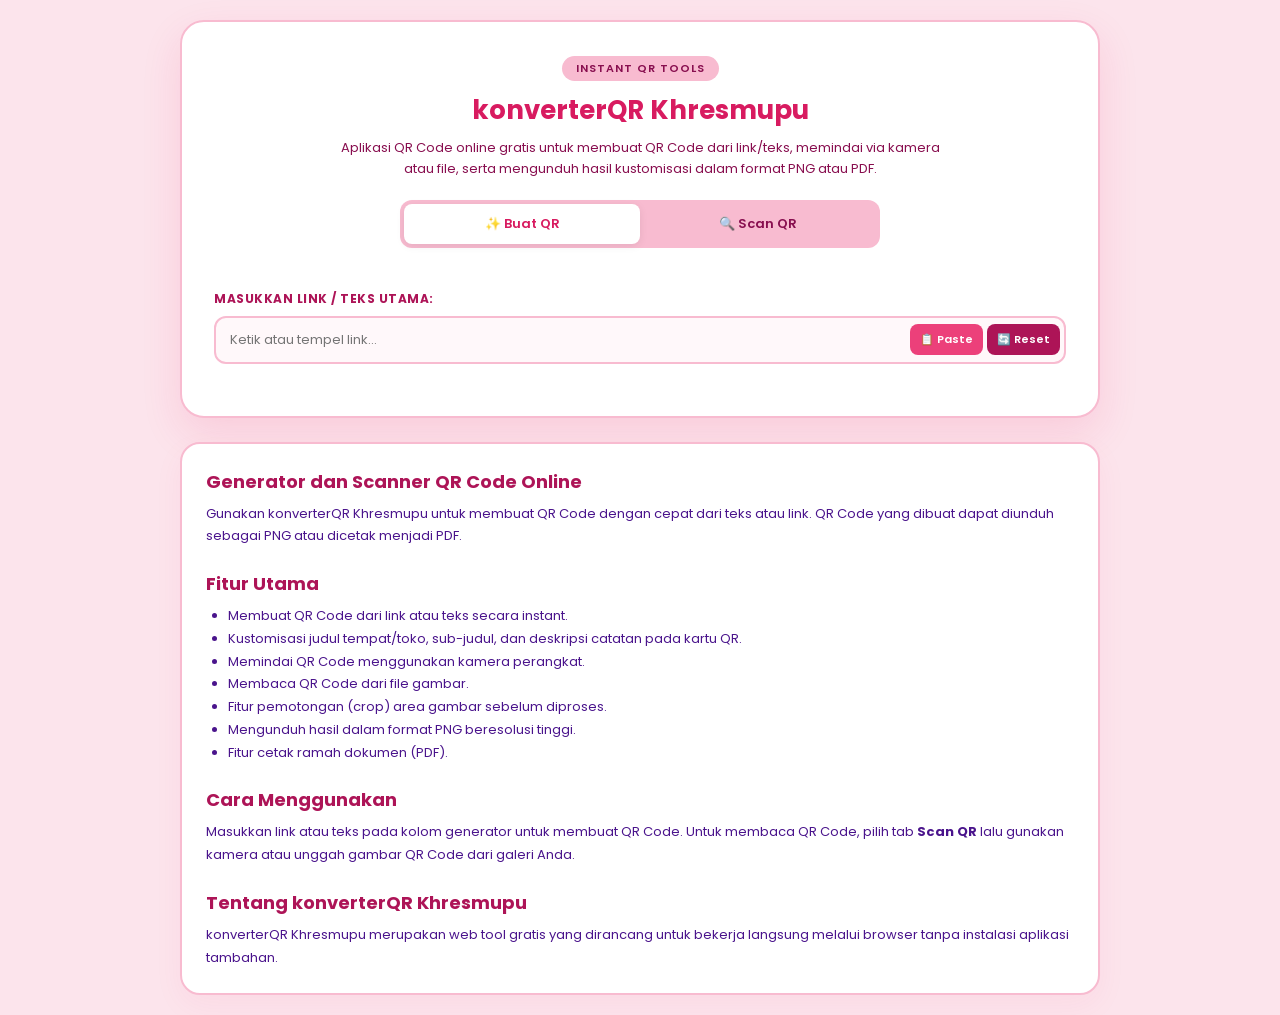
==== index.html @ b7f15b98 "Update index.html" ====
<!DOCTYPE html>
<html lang="id">
<head>
    <meta charset="UTF-8">
    <meta name="viewport" content="width=device-width, initial-scale=1.0">
    <meta name="google-site-verification" content="43ujvjixIp3CSea-qgEmuA0TVBsEQveTsdsb-GbOh_A" />

    <!-- Metadata SEO -->
    <title>konverterQR Khresmupu - Generator & Konverter QR Code Instant</title>
    <meta name="description" content="konverterQR Khresmupu adalah aplikasi pembuat & pemindai QR Code instant serba pink secara gratis untuk konversi link, teks, scan kamera/file, dan cetak PDF/PNG.">
    <meta name="keywords" content="konverterQR Khresmupu, generator QR code, konverter QR, scan QR code, buat QR code pink, QR code instant, buat QR code bisnis">
    <meta name="author" content="Khresmupu">
    <meta name="robots" content="index, follow">
    <link rel="canonical" href="https://konverterqr-khresmupu.netlify.app/">

    

    <!-- Open Graph -->
    <meta property="og:title" content="konverterQR Khresmupu - Generator & Pemindai QR Code Instant">
    <meta property="og:description" content="Ubah teks/link jadi QR Code cantik serba pink, unduh PNG/PDF, atau scan QR via kamera dan unggah file!">
    <meta property="og:image" content="https://konverterqr-khresmupu.netlify.app/KasKeuanganKhresmupu.png">
    <meta property="og:url" content="https://konverterqr-khresmupu.netlify.app/">
    <meta property="og:type" content="website">

    <!-- Fonts & External Libraries -->
    <link rel="preconnect" href="https://fonts.googleapis.com">
    <link rel="preconnect" href="https://fonts.gstatic.com" crossorigin>
    <link href="https://fonts.googleapis.com/css2?family=Poppins:wght@400;500;600;700&display=swap" rel="stylesheet">
    <link rel="stylesheet" href="https://cdnjs.cloudflare.com/ajax/libs/cropperjs/1.5.13/cropper.min.css">
    
    <script src="https://unpkg.com/html5-qrcode" type="text/javascript"></script>
    <script src="https://cdnjs.cloudflare.com/ajax/libs/html2canvas/1.4.1/html2canvas.min.js"></script>
    <script src="https://cdnjs.cloudflare.com/ajax/libs/cropperjs/1.5.13/cropper.min.js"></script>

    <style>
        :root {
            --bg-color: #fce4ec;
            --card-bg: #ffffff;
            --primary: #d81b60;
            --primary-hover: #ad1457;
            --secondary: #ec407a;
            --accent-bg: #fff0f5;
            --border-color: #f8bbd0;
            --text-dark: #4a148c;
            --text-muted: #880e4f;
            --shadow-color: rgba(233, 30, 99, 0.12);
        }

        * {
            box-sizing: border-box;
            margin: 0;
            padding: 0;
            font-family: 'Poppins', system-ui, -apple-system, sans-serif;
        }

        /* Pembungkus luar dibuat 100vh agar kartu selalu di tengah layar */
        body {
            background-color: var(--bg-color);
            display: flex;
            flex-direction: column;
            justify-content: center;
            align-items: center;
            min-height: 100vh;
            padding: 20px;
        }

        /* Container/Card tinggi menyesuaikan isi (fit-content) */
        .container {
            background: var(--card-bg);
            border-radius: 24px;
            padding: 32px;
            width: 100%;
            max-width: 920px;
            height: fit-content;
            box-shadow: 0 16px 40px var(--shadow-color);
            border: 2px solid var(--border-color);
            text-align: center;
            display: flex;
            flex-direction: column;
        }

        .header-section {
            margin-bottom: 20px;
        }

        .brand-badge {
            background-color: var(--border-color);
            color: var(--text-muted);
            font-size: 11px;
            font-weight: 600;
            padding: 4px 14px;
            border-radius: 20px;
            display: inline-block;
            margin-bottom: 10px;
            text-transform: uppercase;
            letter-spacing: 1px;
        }

        .main-title {
            color: var(--primary);
            font-size: 26px;
            font-weight: 700;
            margin-bottom: 8px;
        }

        .seo-intro {
            color: var(--text-muted);
            font-size: 13px;
            line-height: 1.6;
            margin-bottom: 20px;
            max-width: 600px;
            margin-left: auto;
            margin-right: auto;
        }

        .tab-container {
            display: flex;
            background-color: var(--border-color);
            border-radius: 12px;
            padding: 4px;
            margin-bottom: 22px;
            max-width: 480px;
            margin-left: auto;
            margin-right: auto;
        }

        .tab-btn {
            flex: 1;
            padding: 10px;
            border: none;
            background: transparent;
            color: var(--text-muted);
            font-weight: 600;
            font-size: 13px;
            border-radius: 8px;
            cursor: pointer;
            transition: all 0.2s ease;
        }

        .tab-btn.active {
            background-color: var(--card-bg);
            color: var(--primary);
            box-shadow: 0 2px 8px rgba(0, 0, 0, 0.08);
        }

        .tab-content {
            display: none;
        }

        .tab-content.active {
            display: flex;
            flex-direction: column;
        }

        .form-group {
            margin-bottom: 20px;
            text-align: left;
        }

        label {
            display: block;
            font-size: 12px;
            font-weight: 700;
            color: var(--primary-hover);
            margin-bottom: 8px;
            text-transform: uppercase;
            letter-spacing: 0.5px;
        }

        .input-wrapper {
            position: relative;
            display: flex;
            align-items: center;
        }

        input[type="text"] {
            width: 100%;
            padding: 12px 14px;
            border: 2px solid var(--border-color);
            border-radius: 12px;
            font-size: 13px;
            outline: none;
            transition: all 0.2s ease;
            color: var(--text-dark);
            background-color: #fff8fa;
        }

        #input-text {
            padding-right: 145px;
        }

        input[type="text"]:focus {
            border-color: var(--secondary);
            background-color: var(--card-bg);
            box-shadow: 0 0 0 3px rgba(233, 30, 99, 0.15);
        }

        .input-actions {
            position: absolute;
            right: 6px;
            display: flex;
            gap: 4px;
        }

        .btn-action {
            background-color: var(--secondary);
            color: white;
            border: none;
            padding: 7px 10px;
            border-radius: 8px;
            font-size: 11px;
            font-weight: 600;
            cursor: pointer;
            transition: background 0.2s ease;
        }

        .btn-action:hover {
            background-color: var(--primary);
        }

        .btn-reset {
            background-color: var(--primary-hover);
        }

        .btn-reset:hover {
            background-color: var(--text-muted);
        }

        .generator-result-wrapper {
            display: none;
            gap: 20px;
            margin-top: 10px;
            align-items: stretch;
        }

        .qr-card-column {
            flex: 1;
            width: 100%;
        }

        .form-edit-column {
            flex: 1;
            width: 100%;
        }

        .edit-card-form {
            background-color: var(--accent-bg);
            border: 1px dashed var(--secondary);
            border-radius: 16px;
            padding: 20px;
            text-align: left;
            height: 100%;
            display: flex;
            flex-direction: column;
            justify-content: space-between;
        }

        .edit-card-form h3 {
            font-size: 14px;
            color: var(--primary);
            margin-bottom: 14px;
            display: flex;
            align-items: center;
            gap: 6px;
        }

        .edit-card-form .form-item {
            margin-bottom: 12px;
        }

        .edit-card-form label {
            font-size: 10px;
            margin-bottom: 4px;
        }

        .edit-card-form input[type="text"] {
            padding: 9px 12px;
            font-size: 12px;
        }

        .checkbox-group {
            display: flex;
            align-items: center;
            gap: 8px;
            margin-top: 10px;
        }

        .checkbox-group input[type="checkbox"] {
            accent-color: var(--primary);
            width: 16px;
            height: 16px;
            cursor: pointer;
        }

        .checkbox-group label {
            margin-bottom: 0;
            font-size: 11px;
            cursor: pointer;
            text-transform: none;
            color: var(--text-dark);
        }

        #qr-card-render {
            background: var(--card-bg);
            border-radius: 16px;
            padding: 6px;
            height: 100%;
        }

        .qr-area {
            background-color: var(--accent-bg);
            border: 2px dashed #f48fb1;
            border-radius: 16px;
            padding: 20px;
            text-align: center;
            display: flex;
            flex-direction: column;
            justify-content: center;
            align-items: center;
            height: 100%;
        }

        .card-custom-badge {
            display: none !important;
        }

        /* Styling Teks Placeholder Visual */
        .card-custom-title {
            color: var(--primary);
            font-size: 18px;
            font-weight: 700;
            margin-bottom: 4px;
            word-break: break-word;
        }

        .card-custom-subtitle {
            color: var(--text-muted);
            font-size: 12px;
            font-weight: 500;
            margin-bottom: 14px;
            word-break: break-word;
        }

        .is-placeholder {
            opacity: 0.5;
            font-style: italic;
        }

        .qr-area img {
            max-width: 190px;
            height: auto;
            border-radius: 12px;
            box-shadow: 0 4px 15px rgba(216, 27, 96, 0.15);
            border: 4px solid var(--card-bg);
        }

        .qr-url-preview {
            margin-top: 12px;
            font-size: 12px;
            font-weight: 600;
            color: #c2185b;
            word-break: break-all;
            max-width: 100%;
        }

        .card-custom-footer {
            margin-top: 10px;
            font-size: 11px;
            color: var(--text-dark);
            font-weight: 500;
            word-break: break-word;
        }

        .card-website-brand {
            margin-top: 12px;
            font-size: 10px;
            font-weight: 700;
            color: var(--primary);
            letter-spacing: 0.5px;
            text-transform: uppercase;
            border-top: 1px dashed var(--border-color);
            padding-top: 8px;
            width: 100%;
            display: block !important;
        }

        .button-group {
            display: none;
            grid-template-columns: 1fr 1fr;
            gap: 10px;
            margin-top: 15px;
        }

        .btn {
            width: 100%;
            padding: 12px;
            border: none;
            border-radius: 12px;
            font-size: 13px;
            font-weight: 700;
            cursor: pointer;
            transition: all 0.2s ease;
            box-shadow: 0 4px 12px rgba(233, 30, 99, 0.15);
            display: flex;
            align-items: center;
            justify-content: center;
            gap: 6px;
            text-decoration: none;
        }

        .btn-png {
            background-color: var(--secondary);
            color: white;
        }

        .btn-png:hover {
            background-color: var(--primary);
            transform: translateY(-1px);
        }

        .btn-pdf {
            background-color: #c2185b;
            color: white;
        }

        .btn-pdf:hover {
            background-color: var(--text-muted);
            transform: translateY(-1px);
        }

        .btn-secondary {
            background-color: #f48fb1;
            color: var(--text-muted);
            margin-top: 10px;
        }

        .btn-secondary:hover {
            background-color: #f06292;
            color: white;
        }

        #reader {
            width: 100%;
            max-width: 480px;
            margin: 0 auto;
            border-radius: 12px;
            overflow: hidden;
            border: 2px solid var(--border-color);
            background: var(--accent-bg);
        }

        .scan-wrapper {
            max-width: 480px;
            margin: 0 auto;
            width: 100%;
        }

        .file-input-wrapper {
            margin-bottom: 15px;
        }

        input[type="file"] {
            display: none;
        }

        .file-label {
            display: block;
            padding: 14px;
            background-color: var(--accent-bg);
            color: #c2185b;
            border: 2px dashed #f48fb1;
            border-radius: 12px;
            cursor: pointer;
            font-size: 13px;
            font-weight: 600;
            transition: all 0.2s ease;
        }

        .file-label:hover {
            background-color: var(--border-color);
        }

        .crop-container {
            display: none;
            margin-top: 15px;
            background: var(--accent-bg);
            padding: 12px;
            border-radius: 12px;
            border: 2px dashed #f48fb1;
        }

        .crop-img-wrapper {
            max-height: 300px;
            margin-bottom: 12px;
            overflow: hidden;
        }

        .crop-img-wrapper img {
            max-width: 100%;
            display: block;
        }

        .scan-result-box {
            margin-top: 15px;
            padding: 15px;
            background-color: var(--accent-bg);
            border: 1px solid var(--border-color);
            border-radius: 12px;
            text-align: left;
            word-break: break-all;
            display: none;
        }

        .scan-result-box h4 {
            margin: 0 0 6px 0;
            color: var(--primary-hover);
            font-size: 12px;
            text-transform: uppercase;
        }

        .scan-result-box p {
            margin: 0 0 12px 0;
            font-size: 13px;
            color: var(--text-dark);
            font-weight: 500;
        }

        .scan-actions {
            display: flex;
            gap: 6px;
            flex-wrap: wrap;
        }

        .scan-actions .btn-action {
            flex: 1;
            padding: 8px 10px;
            text-align: center;
        }

        .seo-content {
            width: 100%;
            max-width: 920px;
            margin: 24px auto 0;
            padding: 24px;
            background: var(--card-bg);
            border: 2px solid var(--border-color);
            border-radius: 20px;
            box-shadow: 0 10px 30px rgba(233, 30, 99, 0.05);
            text-align: left;
        }

        .seo-content h2 {
            margin: 0 0 8px;
            color: var(--primary-hover);
            font-size: 18px;
        }

        .seo-content h2:not(:first-child) {
            margin-top: 22px;
        }

        .seo-content p,
        .seo-content li {
            color: var(--text-dark);
            font-size: 13px;
            line-height: 1.75;
        }

        .seo-content ul {
            margin: 8px 0 0;
            padding-left: 22px;
        }

        @media (max-width: 768px) {
            .container {
                padding: 20px;
                border-radius: 18px;
            }

            .generator-result-wrapper {
                flex-direction: column;
            }

            .seo-content {
                padding: 18px;
            }

            .seo-content h2 {
                font-size: 16px;
            }
        }

        @page {
            margin: 0;
            size: auto;
        }

        @media print {
            html, body {
                height: auto;
                min-height: 0 !important;
                background: none !important;
                padding: 0 !important;
                margin: 0 !important;
                overflow: hidden;
            }

            body {
                display: flex;
                justify-content: center;
                align-items: center;
            }

            .header-section,
            .tab-container,
            .form-group,
            .form-edit-column,
            .button-group,
            .input-actions,
            #tab-scan,
            .seo-content {
                display: none !important;
            }

            .container {
                box-shadow: none !important;
                border: none !important;
                padding: 20px !important;
                width: 100% !important;
                max-width: 400px !important;
                margin: auto !important;
            }

            #qr-card-render {
                border: 2px solid var(--primary);
                padding: 20px;
                border-radius: 20px;
                page-break-inside: avoid;
            }

            .qr-area {
                background: none;
                border: none;
                padding: 0;
                margin-bottom: 0;
                display: flex !important;
            }

            .qr-area img {
                box-shadow: none;
                border: 2px solid var(--border-color);
                width: 220px;
                max-width: 100%;
            }

            .qr-url-preview {
                font-size: 12px;
                color: #000000;
            }

            .is-placeholder {
                display: none !important;
            }
        }
    </style>

    <script type="application/ld+json">
    {
        "@context": "https://schema.org",
        "@type": "WebApplication",
        "name": "konverterQR Khresmupu",
        "url": "https://konverterqr-khresmupu.netlify.app/",
        "description": "Aplikasi QR Code online gratis untuk membuat dan memindai QR Code dari teks, link, kamera, atau gambar.",
        "applicationCategory": "UtilitiesApplication",
        "operatingSystem": "Web Browser",
        "author": {
            "@type": "Person",
            "name": "Khresmupu"
        }
    }
    </script>
</head>
<body>

    <main class="container">
        <!-- Hero Header -->
        <div class="header-section">
            <span class="brand-badge">Instant QR Tools</span>
            <h1 class="main-title">konverterQR Khresmupu</h1>
            <p class="seo-intro">
                Aplikasi QR Code online gratis untuk membuat QR Code dari link/teks, memindai via kamera atau file, serta mengunduh hasil kustomisasi dalam format PNG atau PDF.
            </p>

            <div class="tab-container" role="tablist">
                <button class="tab-btn active" role="tab" aria-selected="true" onclick="switchTab('generate')">✨ Buat QR</button>
                <button class="tab-btn" role="tab" aria-selected="false" onclick="switchTab('scan')">🔍 Scan QR</button>
            </div>
        </div>

        <!-- TAB 1: GENERATE QR -->
        <section id="tab-generate" class="tab-content active" role="tabpanel">
            <div class="form-group">
                <label for="input-text">Masukkan Link / Teks Utama:</label>
                <div class="input-wrapper">
                    <input 
                        type="text" 
                        id="input-text" 
                        placeholder="Ketik atau tempel link..."
                        oninput="generateQR()"
                        autocomplete="off"
                    >
                    <div class="input-actions">
                        <button type="button" class="btn-action" onclick="pasteText()">📋 Paste</button>
                        <button type="button" class="btn-action btn-reset" onclick="resetForm()">🔄 Reset</button>
                    </div>
                </div>
            </div>

            <div id="generator-result-wrapper" class="generator-result-wrapper">
                
                <!-- KOLOM KIRI: Preview Kartu QR dengan Placeholder Visual -->
                <div class="qr-card-column">
                    <div id="qr-card-render">
                        <div id="qr-area" class="qr-area">
                            <!-- Judul / Nama Tempat -->
                            <h2 id="render-title" class="card-custom-title is-placeholder">[ Posisi Judul / Nama Tempat ]</h2>
                            
                            <!-- Sub-Judul -->
                            <p id="render-subtitle" class="card-custom-subtitle is-placeholder">[ Posisi Sub-Judul ]</p>
                            
                            <!-- QR Image -->
                            <img id="qr-img" src="" crossorigin="anonymous" alt="QR Code Output">
                            
                            <!-- Link Preview -->
                            <div id="qr-preview" class="qr-url-preview"></div>
                            
                            <!-- Deskripsi / Catatan Bawah -->
                            <p id="render-footer" class="card-custom-footer is-placeholder">[ Posisi Deskripsi / Catatan Bawah ]</p>
                            
                            <!-- Branding Website -->
                            <div id="render-website-brand" class="card-website-brand">konverterQR Khresmupu</div>
                        </div>
                    </div>
                </div>

                <!-- KOLOM KANAN: Form Edit Opsional -->
                <div class="form-edit-column">
                    <div id="edit-card-form" class="edit-card-form">
                        <div>
                            <h3>✏️ Kustomisasi Kartu QR</h3>
                            
                            <div class="form-item">
                                <label for="edit-title">📍 Judul / Nama Tempat / Toko:</label>
                                <input type="text" id="edit-title" placeholder="Contoh: Toko Berkah Jaya / Cabang Bandung" oninput="updateCardPreview()">
                            </div>

                            <div class="form-item">
                                <label for="edit-subtitle">🏷️ Sub-Judul / Keterangan Singkat:</label>
                                <input type="text" id="edit-subtitle" placeholder="Contoh: Scan untuk Pembayaran QRIS" oninput="updateCardPreview()">
                            </div>

                            <div class="form-item">
                                <label for="edit-footer">📝 Deskripsi / Catatan Bawah:</label>
                                <input type="text" id="edit-footer" placeholder="Contoh: Buka Setiap Hari 08:00 - 21:00 WIB" oninput="updateCardPreview()">
                            </div>
                            
                            <div class="checkbox-group">
                                <input type="checkbox" id="toggle-url-preview" checked onchange="updateCardPreview()">
                                <label for="toggle-url-preview">Tampilkan Teks Link / Isi QR</label>
                            </div>
                        </div>

                        <!-- Action Buttons -->
                        <div id="export-buttons" class="button-group">
                            <button type="button" class="btn btn-png" onclick="downloadPNGCard()">🖼️ Unduh PNG</button>
                            <button type="button" class="btn btn-pdf" onclick="window.print()">📄 Unduh PDF</button>
                        </div>
                    </div>
                </div>

            </div>
        </section>

        <!-- TAB 2: SCAN QR -->
        <section id="tab-scan" class="tab-content" role="tabpanel">
            <div class="scan-wrapper">
                <div id="upload-wrapper" class="file-input-wrapper">
                    <label for="qr-file-input" class="file-label">📁 Upload Gambar QR Code</label>
                    <input type="file" id="qr-file-input" accept="image/*" onchange="initCropImage(event)">
                </div>

                <div id="crop-container" class="crop-container">
                    <div class="crop-img-wrapper">
                        <img id="image-to-crop" src="" alt="Gambar untuk Crop">
                    </div>
                    <button type="button" class="btn btn-png" onclick="processCroppedImage()">✂️ Crop & Scan QR</button>
                </div>

                <button id="btn-camera" type="button" class="btn btn-secondary" onclick="toggleCamera()">📷 Buka Kamera Scan</button>

                <div id="reader" style="margin-top: 15px; display: none;"></div>

                <div id="scan-result" class="scan-result-box">
                    <h4>Hasil Scan:</h4>
                    <p id="scan-result-text"></p>
                    <div class="scan-actions">
                        <button type="button" class="btn-action" onclick="copyScanResult()">📋 Salin</button>
                        <a id="btn-open-url" href="#" target="_blank" rel="noopener noreferrer" class="btn-action" style="display: none; background-color: #2e7d32;">🌐 Buka Link</a>
                        <button type="button" class="btn-action btn-reset" onclick="resetScanUI()">🔄 Reset</button>
                    </div>
                </div>
            </div>
        </section>
    </main>

    <!-- Content SEO -->
    <article class="seo-content" aria-label="Informasi konverterQR Khresmupu">
        <h2>Generator dan Scanner QR Code Online</h2>
        <p>
            Gunakan konverterQR Khresmupu untuk membuat QR Code dengan cepat dari teks atau link. QR Code yang dibuat dapat diunduh sebagai PNG atau dicetak menjadi PDF.
        </p>

        <h2>Fitur Utama</h2>
        <ul>
            <li>Membuat QR Code dari link atau teks secara instant.</li>
            <li>Kustomisasi judul tempat/toko, sub-judul, dan deskripsi catatan pada kartu QR.</li>
            <li>Memindai QR Code menggunakan kamera perangkat.</li>
            <li>Membaca QR Code dari file gambar.</li>
            <li>Fitur pemotongan (crop) area gambar sebelum diproses.</li>
            <li>Mengunduh hasil dalam format PNG beresolusi tinggi.</li>
            <li>Fitur cetak ramah dokumen (PDF).</li>
        </ul>

        <h2>Cara Menggunakan</h2>
        <p>
            Masukkan link atau teks pada kolom generator untuk membuat QR Code. Untuk membaca QR Code, pilih tab <strong>Scan QR</strong> lalu gunakan kamera atau unggah gambar QR Code dari galeri Anda.
        </p>

        <h2>Tentang konverterQR Khresmupu</h2>
        <p>
            konverterQR Khresmupu merupakan web tool gratis yang dirancang untuk bekerja langsung melalui browser tanpa instalasi aplikasi tambahan.
        </p>
    </article>

    <script>
        let currentQRUrl = "";
        let html5QrCode = null;
        let isCameraActive = false;
        let cropper = null;

        function switchTab(tab) {
            const buttons = document.querySelectorAll('.tab-btn');
            const contents = document.querySelectorAll('.tab-content');

            buttons.forEach(btn => {
                btn.classList.remove('active');
                btn.setAttribute('aria-selected', 'false');
            });
            contents.forEach(content => content.classList.remove('active'));

            if (tab === 'generate') {
                buttons[0].classList.add('active');
                buttons[0].setAttribute('aria-selected', 'true');
                document.getElementById('tab-generate').classList.add('active');
                stopCamera();
            } else {
                buttons[1].classList.add('active');
                buttons[1].setAttribute('aria-selected', 'true');
                document.getElementById('tab-scan').classList.add('active');
            }
        }

        function generateQR() {
            const inputVal = document.getElementById('input-text').value.trim();
            const resultWrapper = document.getElementById('generator-result-wrapper');
            const qrImg = document.getElementById('qr-img');
            const exportBtns = document.getElementById('export-buttons');

            if (!inputVal) {
                resultWrapper.style.display = "none";
                exportBtns.style.display = "none";
                qrImg.src = "";
                currentQRUrl = "";
                return;
            }

            currentQRUrl = `https://api.qrserver.com/v1/create-qr-code/?size=300x300&data=${encodeURIComponent(inputVal)}`;
            qrImg.src = currentQRUrl;
            
            resultWrapper.style.display = "flex";
            exportBtns.style.display = "grid";

            updateCardPreview();
        }

        function updateCardPreview() {
            const inputVal = document.getElementById('input-text').value.trim();
            
            const customTitle = document.getElementById('edit-title').value.trim();
            const customSubtitle = document.getElementById('edit-subtitle').value.trim();
            const customFooter = document.getElementById('edit-footer').value.trim();
            const showUrl = document.getElementById('toggle-url-preview').checked;

            const renderTitle = document.getElementById('render-title');
            const renderSubtitle = document.getElementById('render-subtitle');
            const renderPreview = document.getElementById('qr-preview');
            const renderFooter = document.getElementById('render-footer');

            // Judul / Tempat
            if (customTitle !== "") {
                renderTitle.innerText = customTitle;
                renderTitle.classList.remove('is-placeholder');
            } else {
                renderTitle.innerText = "[ Posisi Judul / Nama Tempat ]";
                renderTitle.classList.add('is-placeholder');
            }

            // Sub-Judul
            if (customSubtitle !== "") {
                renderSubtitle.innerText = customSubtitle;
                renderSubtitle.classList.remove('is-placeholder');
                renderSubtitle.style.display = "block";
            } else {
                renderSubtitle.innerText = "[ Posisi Sub-Judul ]";
                renderSubtitle.classList.add('is-placeholder');
                renderSubtitle.style.display = "block";
            }

            // Preview URL
            if (showUrl && inputVal !== "") {
                renderPreview.innerText = inputVal;
                renderPreview.style.display = "block";
            } else {
                renderPreview.style.display = "none";
            }

            // Deskripsi / Catatan Bawah
            if (customFooter !== "") {
                renderFooter.innerText = customFooter;
                renderFooter.classList.remove('is-placeholder');
                renderFooter.style.display = "block";
            } else {
                renderFooter.innerText = "[ Posisi Deskripsi / Catatan Bawah ]";
                renderFooter.classList.add('is-placeholder');
                renderFooter.style.display = "block";
            }
        }

        async function pasteText() {
            try {
                const text = await navigator.clipboard.readText();
                document.getElementById('input-text').value = text;
                generateQR();
            } catch (err) {
                alert('Gagal membaca clipboard. Izinkan akses clipboard pada pengaturan browser Anda.');
            }
        }

        function resetForm() {
            document.getElementById('input-text').value = "";
            document.getElementById('edit-title').value = "";
            document.getElementById('edit-subtitle').value = "";
            document.getElementById('edit-footer').value = "";
            document.getElementById('toggle-url-preview').checked = true;
            generateQR();
        }

        function generateFileName(input) {
            const customTitle = document.getElementById('edit-title').value.trim();
            let baseName = customTitle !== "" ? customTitle : input.replace(/^https?:\/\//i, '');
            let cleanText = baseName.replace(/[\/\\?%*:|"<>]/g, '-').trim();
            if (cleanText.length > 30) cleanText = cleanText.substring(0, 30);

            const now = new Date();
            const pad = (n) => String(n).padStart(2, '0');
            const timestamp = `${pad(now.getDate())}-${pad(now.getMonth() + 1)}-${now.getFullYear()}_${pad(now.getHours())}-${pad(now.getMinutes())}-${pad(now.getSeconds())}`;

            return `${cleanText || 'QR_Code'}_${timestamp}.png`;
        }

        function downloadPNGCard() {
            const inputVal = document.getElementById('input-text').value.trim();
            if (!inputVal) return;

            const renderTitle = document.getElementById('render-title');
            const renderSubtitle = document.getElementById('render-subtitle');
            const renderFooter = document.getElementById('render-footer');

            // Cek apakah elemen masih berupa placeholder
            const titleIsPlaceholder = renderTitle.classList.contains('is-placeholder');
            const subIsPlaceholder = renderSubtitle.classList.contains('is-placeholder');
            const footIsPlaceholder = renderFooter.classList.contains('is-placeholder');

            // Sembunyikan placeholder agar tidak ikut terunduh
            if (titleIsPlaceholder) renderTitle.style.display = "none";
            if (subIsPlaceholder) renderSubtitle.style.display = "none";
            if (footIsPlaceholder) renderFooter.style.display = "none";

            const cardElement = document.getElementById('qr-card-render');

            html2canvas(cardElement, {
                useCORS: true,
                scale: 2,
                backgroundColor: "#ffffff"
            }).then(canvas => {
                const image = canvas.toDataURL("image/png");
                const fileName = generateFileName(inputVal);

                const link = document.createElement('a');
                link.href = image;
                link.download = fileName;
                document.body.appendChild(link);
                link.click();
                document.body.removeChild(link);

                // Kembalikan ke tampilan semula setelah selesai diunduh
                if (titleIsPlaceholder) renderTitle.style.display = "block";
                if (subIsPlaceholder) renderSubtitle.style.display = "block";
                if (footIsPlaceholder) renderFooter.style.display = "block";
            }).catch(() => {
                if (titleIsPlaceholder) renderTitle.style.display = "block";
                if (subIsPlaceholder) renderSubtitle.style.display = "block";
                if (footIsPlaceholder) renderFooter.style.display = "block";
                alert("Terjadi kesalahan saat mengunduh gambar PNG.");
            });
        }

        function initCropImage(event) {
            const file = event.target.files[0];
            if (!file) return;

            const reader = new FileReader();
            reader.onload = (e) => {
                const cropImg = document.getElementById('image-to-crop');
                cropImg.src = e.target.result;
                document.getElementById('crop-container').style.display = 'block';

                if (cropper) cropper.destroy();

                cropper = new Cropper(cropImg, {
                    viewMode: 1,
                    autoCropArea: 0.8,
                    responsive: true
                });
            };
            reader.readAsDataURL(file);
        }

        function processCroppedImage() {
            if (!cropper) return;

            const canvas = cropper.getCroppedCanvas();
            canvas.toBlob((blob) => {
                const croppedFile = new File([blob], "cropped_qr.png", { type: "image/png" });

                if (!html5QrCode) {
                    html5QrCode = new Html5Qrcode("reader");
                }

                html5QrCode.scanFile(croppedFile, true)
                    .then(qrCodeMessage => {
                        displayScanResult(qrCodeMessage, 'upload');
                        document.getElementById('crop-container').style.display = 'none';
                    })
                    .catch(() => {
                        alert("QR Code tidak dapat terdeteksi. Silakan sesuaikan kembali area crop.");
                    });
            });
        }

        function toggleCamera() {
            const readerDiv = document.getElementById('reader');
            const btnCam = document.getElementById('btn-camera');
            const uploadWrapper = document.getElementById('upload-wrapper');

            if (isCameraActive) {
                stopCamera();
            } else {
                document.getElementById('crop-container').style.display = 'none';
                uploadWrapper.style.display = 'none';
                readerDiv.style.display = "block";
                btnCam.innerText = "🛑 Tutup Kamera";
                isCameraActive = true;

                if (!html5QrCode) {
                    html5QrCode = new Html5Qrcode("reader");
                }

                html5QrCode.start(
                    { facingMode: "environment" },
                    { fps: 10, qrbox: { width: 220, height: 220 } },
                    (decodedText) => {
                        displayScanResult(decodedText, 'camera');
                        stopCamera();
                    },
                    () => {}
                ).catch(() => {
                    alert("Akses kamera ditolak atau perangkat tidak mendukung.");
                    resetScanUI();
                });
            }
        }

        function stopCamera() {
            if (html5QrCode && isCameraActive) {
                html5QrCode.stop().then(() => {
                    document.getElementById('reader').style.display = "none";
                    document.getElementById('btn-camera').innerText = "📷 Buka Kamera Scan";
                    isCameraActive = false;
                }).catch(err => console.error(err));
            }
        }

        function displayScanResult(text, mode) {
            const resultBox = document.getElementById('scan-result');
            const resultText = document.getElementById('scan-result-text');
            const btnOpenUrl = document.getElementById('btn-open-url');
            const btnCamera = document.getElementById('btn-camera');
            const uploadWrapper = document.getElementById('upload-wrapper');

            resultText.innerText = text;
            resultBox.style.display = "block";

            if (isValidURL(text)) {
                const formattedUrl = text.startsWith('http://') || text.startsWith('https://') ? text : 'https://' + text;
                btnOpenUrl.href = formattedUrl;
                btnOpenUrl.style.display = "inline-block";
            } else {
                btnOpenUrl.style.display = "none";
            }

            if (mode === 'upload') {
                btnCamera.style.display = 'none';
            } else if (mode === 'camera') {
                uploadWrapper.style.display = 'none';
            }
        }

        function isValidURL(string) {
            try {
                const url = new URL(string.startsWith('http') ? string : 'https://' + string);
                return url.hostname.includes('.');
            } catch {
                return false;
            }
        }

        function copyScanResult() {
            const text = document.getElementById('scan-result-text').innerText;
            navigator.clipboard.writeText(text).then(() => {
                alert("Hasil scan berhasil disalin ke clipboard!");
            });
        }

        function resetScanUI() {
            stopCamera();
            document.getElementById('scan-result').style.display = "none";
            document.getElementById('crop-container').style.display = "none";
            document.getElementById('upload-wrapper').style.display = "block";
            document.getElementById('btn-camera').style.display = "flex";
            document.getElementById('qr-file-input').value = "";
            if (cropper) cropper.destroy();
        }

        window.addEventListener('DOMContentLoaded', () => {
            const urlParams = new URLSearchParams(window.location.search);
            const externalData = urlParams.get('data') || urlParams.get('text') || urlParams.get('link');

            if (externalData) {
                document.getElementById('input-text').value = externalData;
            }

            generateQR();
        });
    </script>
</body>
</html>
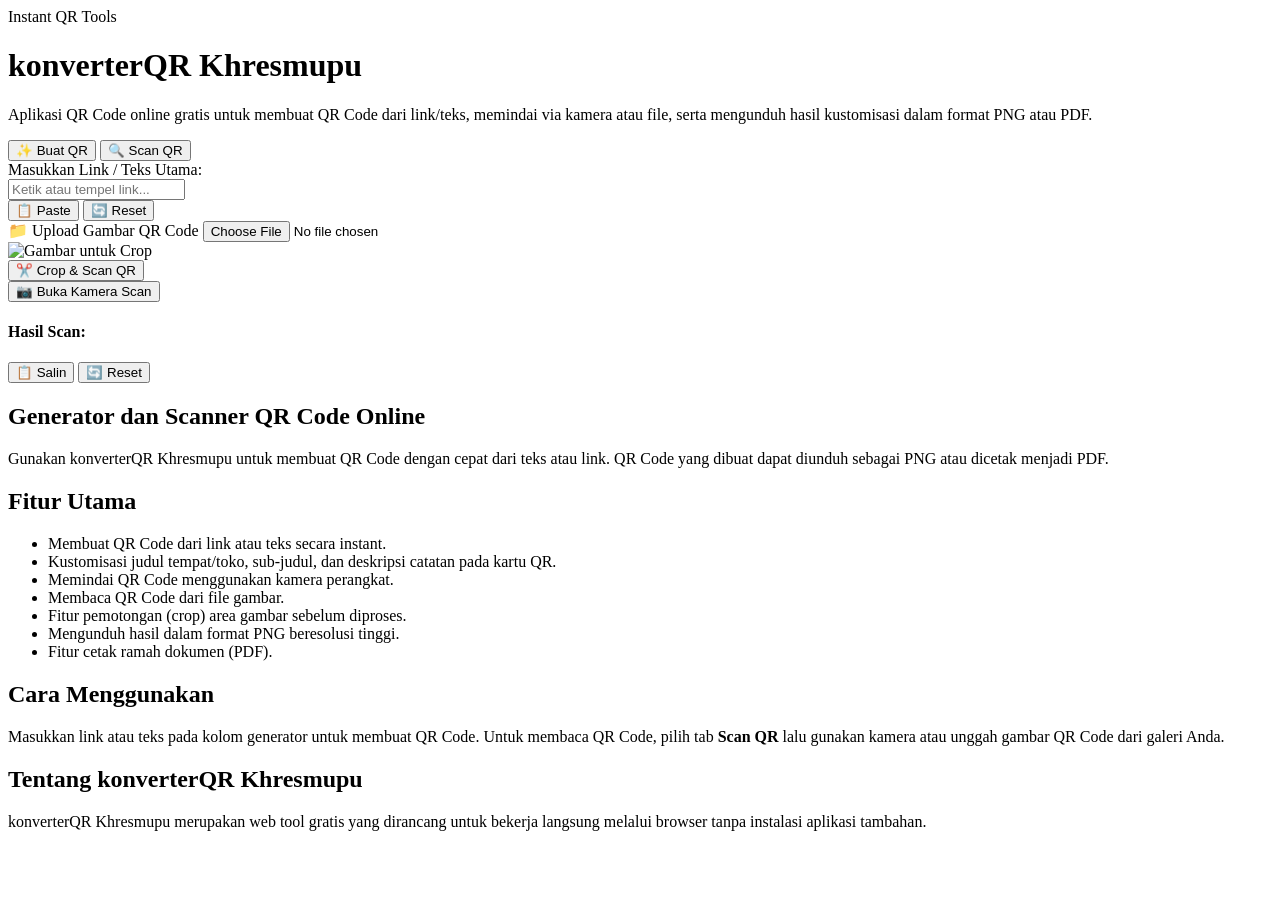
==== commit e34fa213: "Update index.html" ====
--- a/index.html
+++ b/index.html
@@ -32,637 +32,7 @@
     <script src="https://cdnjs.cloudflare.com/ajax/libs/html2canvas/1.4.1/html2canvas.min.js"></script>
     <script src="https://cdnjs.cloudflare.com/ajax/libs/cropperjs/1.5.13/cropper.min.js"></script>
 
-    <style>
-        :root {
-            --bg-color: #fce4ec;
-            --card-bg: #ffffff;
-            --primary: #d81b60;
-            --primary-hover: #ad1457;
-            --secondary: #ec407a;
-            --accent-bg: #fff0f5;
-            --border-color: #f8bbd0;
-            --text-dark: #4a148c;
-            --text-muted: #880e4f;
-            --shadow-color: rgba(233, 30, 99, 0.12);
-        }
-
-        * {
-            box-sizing: border-box;
-            margin: 0;
-            padding: 0;
-            font-family: 'Poppins', system-ui, -apple-system, sans-serif;
-        }
-
-        /* Pembungkus luar dibuat 100vh agar kartu selalu di tengah layar */
-        body {
-            background-color: var(--bg-color);
-            display: flex;
-            flex-direction: column;
-            justify-content: center;
-            align-items: center;
-            min-height: 100vh;
-            padding: 20px;
-        }
-
-        /* Container/Card tinggi menyesuaikan isi (fit-content) */
-        .container {
-            background: var(--card-bg);
-            border-radius: 24px;
-            padding: 32px;
-            width: 100%;
-            max-width: 920px;
-            height: fit-content;
-            box-shadow: 0 16px 40px var(--shadow-color);
-            border: 2px solid var(--border-color);
-            text-align: center;
-            display: flex;
-            flex-direction: column;
-        }
-
-        .header-section {
-            margin-bottom: 20px;
-        }
-
-        .brand-badge {
-            background-color: var(--border-color);
-            color: var(--text-muted);
-            font-size: 11px;
-            font-weight: 600;
-            padding: 4px 14px;
-            border-radius: 20px;
-            display: inline-block;
-            margin-bottom: 10px;
-            text-transform: uppercase;
-            letter-spacing: 1px;
-        }
-
-        .main-title {
-            color: var(--primary);
-            font-size: 26px;
-            font-weight: 700;
-            margin-bottom: 8px;
-        }
-
-        .seo-intro {
-            color: var(--text-muted);
-            font-size: 13px;
-            line-height: 1.6;
-            margin-bottom: 20px;
-            max-width: 600px;
-            margin-left: auto;
-            margin-right: auto;
-        }
-
-        .tab-container {
-            display: flex;
-            background-color: var(--border-color);
-            border-radius: 12px;
-            padding: 4px;
-            margin-bottom: 22px;
-            max-width: 480px;
-            margin-left: auto;
-            margin-right: auto;
-        }
-
-        .tab-btn {
-            flex: 1;
-            padding: 10px;
-            border: none;
-            background: transparent;
-            color: var(--text-muted);
-            font-weight: 600;
-            font-size: 13px;
-            border-radius: 8px;
-            cursor: pointer;
-            transition: all 0.2s ease;
-        }
-
-        .tab-btn.active {
-            background-color: var(--card-bg);
-            color: var(--primary);
-            box-shadow: 0 2px 8px rgba(0, 0, 0, 0.08);
-        }
-
-        .tab-content {
-            display: none;
-        }
-
-        .tab-content.active {
-            display: flex;
-            flex-direction: column;
-        }
-
-        .form-group {
-            margin-bottom: 20px;
-            text-align: left;
-        }
-
-        label {
-            display: block;
-            font-size: 12px;
-            font-weight: 700;
-            color: var(--primary-hover);
-            margin-bottom: 8px;
-            text-transform: uppercase;
-            letter-spacing: 0.5px;
-        }
-
-        .input-wrapper {
-            position: relative;
-            display: flex;
-            align-items: center;
-        }
-
-        input[type="text"] {
-            width: 100%;
-            padding: 12px 14px;
-            border: 2px solid var(--border-color);
-            border-radius: 12px;
-            font-size: 13px;
-            outline: none;
-            transition: all 0.2s ease;
-            color: var(--text-dark);
-            background-color: #fff8fa;
-        }
-
-        #input-text {
-            padding-right: 145px;
-        }
-
-        input[type="text"]:focus {
-            border-color: var(--secondary);
-            background-color: var(--card-bg);
-            box-shadow: 0 0 0 3px rgba(233, 30, 99, 0.15);
-        }
-
-        .input-actions {
-            position: absolute;
-            right: 6px;
-            display: flex;
-            gap: 4px;
-        }
-
-        .btn-action {
-            background-color: var(--secondary);
-            color: white;
-            border: none;
-            padding: 7px 10px;
-            border-radius: 8px;
-            font-size: 11px;
-            font-weight: 600;
-            cursor: pointer;
-            transition: background 0.2s ease;
-        }
-
-        .btn-action:hover {
-            background-color: var(--primary);
-        }
-
-        .btn-reset {
-            background-color: var(--primary-hover);
-        }
-
-        .btn-reset:hover {
-            background-color: var(--text-muted);
-        }
-
-        .generator-result-wrapper {
-            display: none;
-            gap: 20px;
-            margin-top: 10px;
-            align-items: stretch;
-        }
-
-        .qr-card-column {
-            flex: 1;
-            width: 100%;
-        }
-
-        .form-edit-column {
-            flex: 1;
-            width: 100%;
-        }
-
-        .edit-card-form {
-            background-color: var(--accent-bg);
-            border: 1px dashed var(--secondary);
-            border-radius: 16px;
-            padding: 20px;
-            text-align: left;
-            height: 100%;
-            display: flex;
-            flex-direction: column;
-            justify-content: space-between;
-        }
-
-        .edit-card-form h3 {
-            font-size: 14px;
-            color: var(--primary);
-            margin-bottom: 14px;
-            display: flex;
-            align-items: center;
-            gap: 6px;
-        }
-
-        .edit-card-form .form-item {
-            margin-bottom: 12px;
-        }
-
-        .edit-card-form label {
-            font-size: 10px;
-            margin-bottom: 4px;
-        }
-
-        .edit-card-form input[type="text"] {
-            padding: 9px 12px;
-            font-size: 12px;
-        }
-
-        .checkbox-group {
-            display: flex;
-            align-items: center;
-            gap: 8px;
-            margin-top: 10px;
-        }
-
-        .checkbox-group input[type="checkbox"] {
-            accent-color: var(--primary);
-            width: 16px;
-            height: 16px;
-            cursor: pointer;
-        }
-
-        .checkbox-group label {
-            margin-bottom: 0;
-            font-size: 11px;
-            cursor: pointer;
-            text-transform: none;
-            color: var(--text-dark);
-        }
-
-        #qr-card-render {
-            background: var(--card-bg);
-            border-radius: 16px;
-            padding: 6px;
-            height: 100%;
-        }
-
-        .qr-area {
-            background-color: var(--accent-bg);
-            border: 2px dashed #f48fb1;
-            border-radius: 16px;
-            padding: 20px;
-            text-align: center;
-            display: flex;
-            flex-direction: column;
-            justify-content: center;
-            align-items: center;
-            height: 100%;
-        }
-
-        .card-custom-badge {
-            display: none !important;
-        }
-
-        /* Styling Teks Placeholder Visual */
-        .card-custom-title {
-            color: var(--primary);
-            font-size: 18px;
-            font-weight: 700;
-            margin-bottom: 4px;
-            word-break: break-word;
-        }
-
-        .card-custom-subtitle {
-            color: var(--text-muted);
-            font-size: 12px;
-            font-weight: 500;
-            margin-bottom: 14px;
-            word-break: break-word;
-        }
-
-        .is-placeholder {
-            opacity: 0.5;
-            font-style: italic;
-        }
-
-        .qr-area img {
-            max-width: 190px;
-            height: auto;
-            border-radius: 12px;
-            box-shadow: 0 4px 15px rgba(216, 27, 96, 0.15);
-            border: 4px solid var(--card-bg);
-        }
-
-        .qr-url-preview {
-            margin-top: 12px;
-            font-size: 12px;
-            font-weight: 600;
-            color: #c2185b;
-            word-break: break-all;
-            max-width: 100%;
-        }
-
-        .card-custom-footer {
-            margin-top: 10px;
-            font-size: 11px;
-            color: var(--text-dark);
-            font-weight: 500;
-            word-break: break-word;
-        }
-
-        .card-website-brand {
-            margin-top: 12px;
-            font-size: 10px;
-            font-weight: 700;
-            color: var(--primary);
-            letter-spacing: 0.5px;
-            text-transform: uppercase;
-            border-top: 1px dashed var(--border-color);
-            padding-top: 8px;
-            width: 100%;
-            display: block !important;
-        }
-
-        .button-group {
-            display: none;
-            grid-template-columns: 1fr 1fr;
-            gap: 10px;
-            margin-top: 15px;
-        }
-
-        .btn {
-            width: 100%;
-            padding: 12px;
-            border: none;
-            border-radius: 12px;
-            font-size: 13px;
-            font-weight: 700;
-            cursor: pointer;
-            transition: all 0.2s ease;
-            box-shadow: 0 4px 12px rgba(233, 30, 99, 0.15);
-            display: flex;
-            align-items: center;
-            justify-content: center;
-            gap: 6px;
-            text-decoration: none;
-        }
-
-        .btn-png {
-            background-color: var(--secondary);
-            color: white;
-        }
-
-        .btn-png:hover {
-            background-color: var(--primary);
-            transform: translateY(-1px);
-        }
-
-        .btn-pdf {
-            background-color: #c2185b;
-            color: white;
-        }
-
-        .btn-pdf:hover {
-            background-color: var(--text-muted);
-            transform: translateY(-1px);
-        }
-
-        .btn-secondary {
-            background-color: #f48fb1;
-            color: var(--text-muted);
-            margin-top: 10px;
-        }
-
-        .btn-secondary:hover {
-            background-color: #f06292;
-            color: white;
-        }
-
-        #reader {
-            width: 100%;
-            max-width: 480px;
-            margin: 0 auto;
-            border-radius: 12px;
-            overflow: hidden;
-            border: 2px solid var(--border-color);
-            background: var(--accent-bg);
-        }
-
-        .scan-wrapper {
-            max-width: 480px;
-            margin: 0 auto;
-            width: 100%;
-        }
-
-        .file-input-wrapper {
-            margin-bottom: 15px;
-        }
-
-        input[type="file"] {
-            display: none;
-        }
-
-        .file-label {
-            display: block;
-            padding: 14px;
-            background-color: var(--accent-bg);
-            color: #c2185b;
-            border: 2px dashed #f48fb1;
-            border-radius: 12px;
-            cursor: pointer;
-            font-size: 13px;
-            font-weight: 600;
-            transition: all 0.2s ease;
-        }
-
-        .file-label:hover {
-            background-color: var(--border-color);
-        }
-
-        .crop-container {
-            display: none;
-            margin-top: 15px;
-            background: var(--accent-bg);
-            padding: 12px;
-            border-radius: 12px;
-            border: 2px dashed #f48fb1;
-        }
-
-        .crop-img-wrapper {
-            max-height: 300px;
-            margin-bottom: 12px;
-            overflow: hidden;
-        }
-
-        .crop-img-wrapper img {
-            max-width: 100%;
-            display: block;
-        }
-
-        .scan-result-box {
-            margin-top: 15px;
-            padding: 15px;
-            background-color: var(--accent-bg);
-            border: 1px solid var(--border-color);
-            border-radius: 12px;
-            text-align: left;
-            word-break: break-all;
-            display: none;
-        }
-
-        .scan-result-box h4 {
-            margin: 0 0 6px 0;
-            color: var(--primary-hover);
-            font-size: 12px;
-            text-transform: uppercase;
-        }
-
-        .scan-result-box p {
-            margin: 0 0 12px 0;
-            font-size: 13px;
-            color: var(--text-dark);
-            font-weight: 500;
-        }
-
-        .scan-actions {
-            display: flex;
-            gap: 6px;
-            flex-wrap: wrap;
-        }
-
-        .scan-actions .btn-action {
-            flex: 1;
-            padding: 8px 10px;
-            text-align: center;
-        }
-
-        .seo-content {
-            width: 100%;
-            max-width: 920px;
-            margin: 24px auto 0;
-            padding: 24px;
-            background: var(--card-bg);
-            border: 2px solid var(--border-color);
-            border-radius: 20px;
-            box-shadow: 0 10px 30px rgba(233, 30, 99, 0.05);
-            text-align: left;
-        }
-
-        .seo-content h2 {
-            margin: 0 0 8px;
-            color: var(--primary-hover);
-            font-size: 18px;
-        }
-
-        .seo-content h2:not(:first-child) {
-            margin-top: 22px;
-        }
-
-        .seo-content p,
-        .seo-content li {
-            color: var(--text-dark);
-            font-size: 13px;
-            line-height: 1.75;
-        }
-
-        .seo-content ul {
-            margin: 8px 0 0;
-            padding-left: 22px;
-        }
-
-        @media (max-width: 768px) {
-            .container {
-                padding: 20px;
-                border-radius: 18px;
-            }
-
-            .generator-result-wrapper {
-                flex-direction: column;
-            }
-
-            .seo-content {
-                padding: 18px;
-            }
-
-            .seo-content h2 {
-                font-size: 16px;
-            }
-        }
-
-        @page {
-            margin: 0;
-            size: auto;
-        }
-
-        @media print {
-            html, body {
-                height: auto;
-                min-height: 0 !important;
-                background: none !important;
-                padding: 0 !important;
-                margin: 0 !important;
-                overflow: hidden;
-            }
-
-            body {
-                display: flex;
-                justify-content: center;
-                align-items: center;
-            }
-
-            .header-section,
-            .tab-container,
-            .form-group,
-            .form-edit-column,
-            .button-group,
-            .input-actions,
-            #tab-scan,
-            .seo-content {
-                display: none !important;
-            }
-
-            .container {
-                box-shadow: none !important;
-                border: none !important;
-                padding: 20px !important;
-                width: 100% !important;
-                max-width: 400px !important;
-                margin: auto !important;
-            }
-
-            #qr-card-render {
-                border: 2px solid var(--primary);
-                padding: 20px;
-                border-radius: 20px;
-                page-break-inside: avoid;
-            }
-
-            .qr-area {
-                background: none;
-                border: none;
-                padding: 0;
-                margin-bottom: 0;
-                display: flex !important;
-            }
-
-            .qr-area img {
-                box-shadow: none;
-                border: 2px solid var(--border-color);
-                width: 220px;
-                max-width: 100%;
-            }
-
-            .qr-url-preview {
-                font-size: 12px;
-                color: #000000;
-            }
-
-            .is-placeholder {
-                display: none !important;
-            }
-        }
-    </style>
+    <link rel="stylesheet" href="css/style.css">
 
     <script type="application/ld+json">
     {
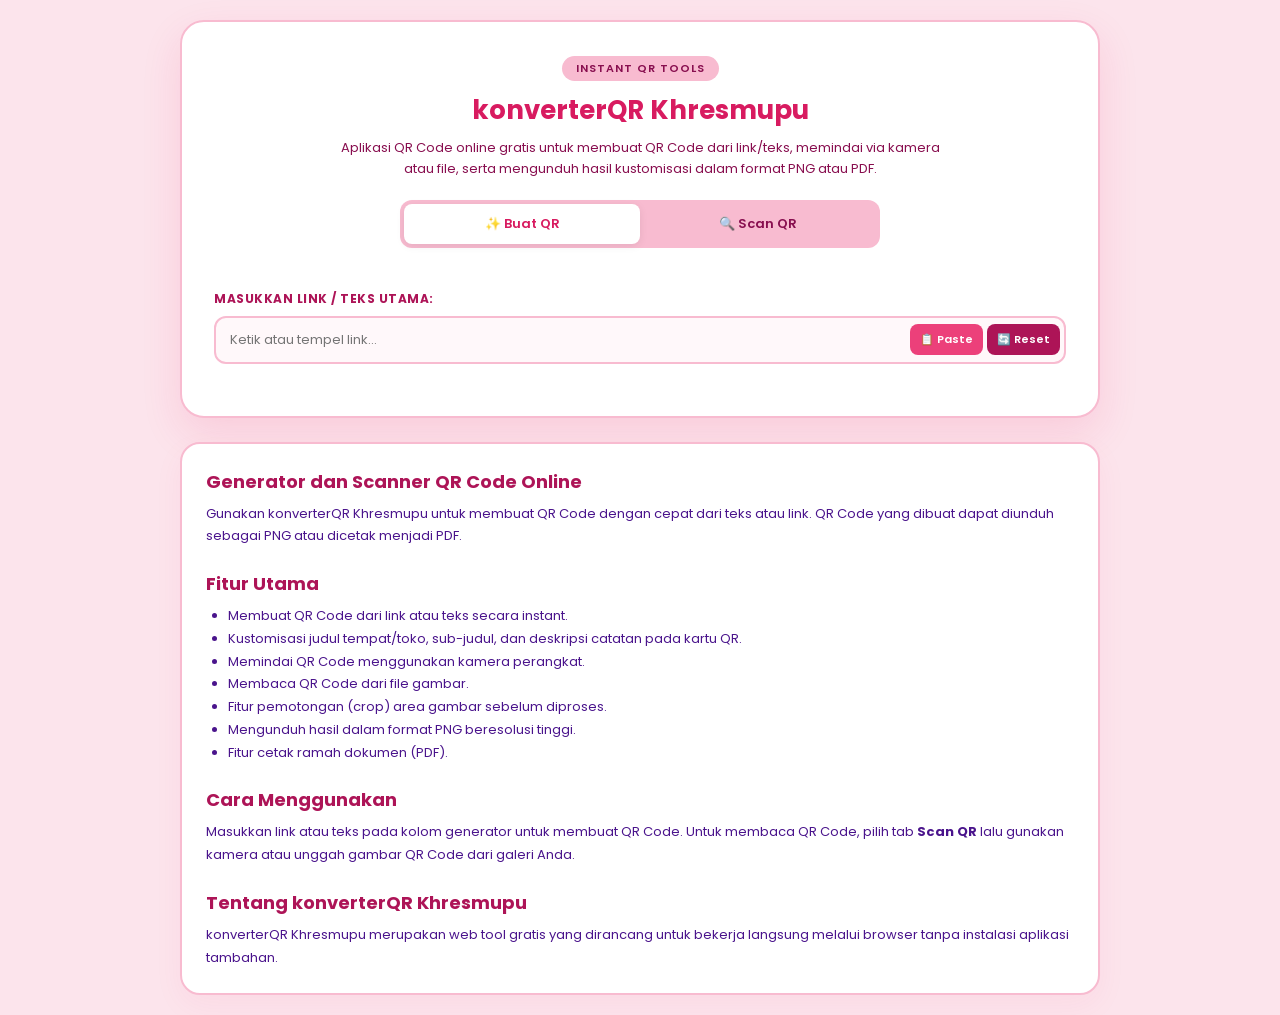
==== commit fa992e17: "Update index.html" ====
--- a/index.html
+++ b/index.html
@@ -32,7 +32,7 @@
     <script src="https://cdnjs.cloudflare.com/ajax/libs/html2canvas/1.4.1/html2canvas.min.js"></script>
     <script src="https://cdnjs.cloudflare.com/ajax/libs/cropperjs/1.5.13/cropper.min.js"></script>
 
-    <link rel="stylesheet" href="css/style.css">
+    <link rel="stylesheet" href="style.css">
 
     <script type="application/ld+json">
     {
--- a/style.css
+++ b/style.css
@@ -0,0 +1,713 @@
+:root {
+    --bg-color: #fce4ec;
+    --card-bg: #ffffff;
+    --primary: #d81b60;
+    --primary-hover: #ad1457;
+    --secondary: #ec407a;
+    --accent-bg: #fff0f5;
+    --border-color: #f8bbd0;
+    --text-dark: #4a148c;
+    --text-muted: #880e4f;
+    --shadow-color: rgba(233, 30, 99, 0.12);
+}
+
+/* =========================
+   RESET
+========================= */
+
+* {
+    box-sizing: border-box;
+    margin: 0;
+    padding: 0;
+    font-family: 'Poppins', system-ui, -apple-system, sans-serif;
+}
+
+/* =========================
+   BODY
+========================= */
+
+body {
+    background-color: var(--bg-color);
+    display: flex;
+    flex-direction: column;
+    justify-content: center;
+    align-items: center;
+    min-height: 100vh;
+    padding: 20px;
+}
+
+/* =========================
+   MAIN CONTAINER
+========================= */
+
+.container {
+    background: var(--card-bg);
+    border-radius: 24px;
+    padding: 32px;
+    width: 100%;
+    max-width: 920px;
+    height: fit-content;
+    box-shadow: 0 16px 40px var(--shadow-color);
+    border: 2px solid var(--border-color);
+    text-align: center;
+    display: flex;
+    flex-direction: column;
+}
+
+/* =========================
+   HEADER
+========================= */
+
+.header-section {
+    margin-bottom: 20px;
+}
+
+.brand-badge {
+    background-color: var(--border-color);
+    color: var(--text-muted);
+    font-size: 11px;
+    font-weight: 600;
+    padding: 4px 14px;
+    border-radius: 20px;
+    display: inline-block;
+    margin-bottom: 10px;
+    text-transform: uppercase;
+    letter-spacing: 1px;
+}
+
+.main-title {
+    color: var(--primary);
+    font-size: 26px;
+    font-weight: 700;
+    margin-bottom: 8px;
+}
+
+.seo-intro {
+    color: var(--text-muted);
+    font-size: 13px;
+    line-height: 1.6;
+    margin-bottom: 20px;
+    max-width: 600px;
+    margin-left: auto;
+    margin-right: auto;
+}
+
+/* =========================
+   TABS
+========================= */
+
+.tab-container {
+    display: flex;
+    background-color: var(--border-color);
+    border-radius: 12px;
+    padding: 4px;
+    margin-bottom: 22px;
+    max-width: 480px;
+    margin-left: auto;
+    margin-right: auto;
+}
+
+.tab-btn {
+    flex: 1;
+    padding: 10px;
+    border: none;
+    background: transparent;
+    color: var(--text-muted);
+    font-weight: 600;
+    font-size: 13px;
+    border-radius: 8px;
+    cursor: pointer;
+    transition: all 0.2s ease;
+}
+
+.tab-btn.active {
+    background-color: var(--card-bg);
+    color: var(--primary);
+    box-shadow: 0 2px 8px rgba(0, 0, 0, 0.08);
+}
+
+/* =========================
+   TAB CONTENT
+========================= */
+
+.tab-content {
+    display: none;
+}
+
+.tab-content.active {
+    display: flex;
+    flex-direction: column;
+}
+
+/* =========================
+   FORM
+========================= */
+
+.form-group {
+    margin-bottom: 20px;
+    text-align: left;
+}
+
+label {
+    display: block;
+    font-size: 12px;
+    font-weight: 700;
+    color: var(--primary-hover);
+    margin-bottom: 8px;
+    text-transform: uppercase;
+    letter-spacing: 0.5px;
+}
+
+.input-wrapper {
+    position: relative;
+    display: flex;
+    align-items: center;
+}
+
+input[type="text"] {
+    width: 100%;
+    padding: 12px 14px;
+    border: 2px solid var(--border-color);
+    border-radius: 12px;
+    font-size: 13px;
+    outline: none;
+    transition: all 0.2s ease;
+    color: var(--text-dark);
+    background-color: #fff8fa;
+}
+
+#input-text {
+    padding-right: 145px;
+}
+
+input[type="text"]:focus {
+    border-color: var(--secondary);
+    background-color: var(--card-bg);
+    box-shadow: 0 0 0 3px rgba(233, 30, 99, 0.15);
+}
+
+/* =========================
+   INPUT ACTIONS
+========================= */
+
+.input-actions {
+    position: absolute;
+    right: 6px;
+    display: flex;
+    gap: 4px;
+}
+
+.btn-action {
+    background-color: var(--secondary);
+    color: white;
+    border: none;
+    padding: 7px 10px;
+    border-radius: 8px;
+    font-size: 11px;
+    font-weight: 600;
+    cursor: pointer;
+    transition: background 0.2s ease;
+}
+
+.btn-action:hover {
+    background-color: var(--primary);
+}
+
+.btn-reset {
+    background-color: var(--primary-hover);
+}
+
+.btn-reset:hover {
+    background-color: var(--text-muted);
+}
+
+/* =========================
+   GENERATOR RESULT
+========================= */
+
+.generator-result-wrapper {
+    display: none;
+    gap: 20px;
+    margin-top: 10px;
+    align-items: stretch;
+}
+
+.qr-card-column {
+    flex: 1;
+    width: 100%;
+}
+
+.form-edit-column {
+    flex: 1;
+    width: 100%;
+}
+
+/* =========================
+   EDIT CARD FORM
+========================= */
+
+.edit-card-form {
+    background-color: var(--accent-bg);
+    border: 1px dashed var(--secondary);
+    border-radius: 16px;
+    padding: 20px;
+    text-align: left;
+    height: 100%;
+    display: flex;
+    flex-direction: column;
+    justify-content: space-between;
+}
+
+.edit-card-form h3 {
+    font-size: 14px;
+    color: var(--primary);
+    margin-bottom: 14px;
+    display: flex;
+    align-items: center;
+    gap: 6px;
+}
+
+.edit-card-form .form-item {
+    margin-bottom: 12px;
+}
+
+.edit-card-form label {
+    font-size: 10px;
+    margin-bottom: 4px;
+}
+
+.edit-card-form input[type="text"] {
+    padding: 9px 12px;
+    font-size: 12px;
+}
+
+/* =========================
+   CHECKBOX
+========================= */
+
+.checkbox-group {
+    display: flex;
+    align-items: center;
+    gap: 8px;
+    margin-top: 10px;
+}
+
+.checkbox-group input[type="checkbox"] {
+    accent-color: var(--primary);
+    width: 16px;
+    height: 16px;
+    cursor: pointer;
+}
+
+.checkbox-group label {
+    margin-bottom: 0;
+    font-size: 11px;
+    cursor: pointer;
+    text-transform: none;
+    color: var(--text-dark);
+}
+
+/* =========================
+   QR CARD
+========================= */
+
+#qr-card-render {
+    background: var(--card-bg);
+    border-radius: 16px;
+    padding: 6px;
+    height: 100%;
+}
+
+.qr-area {
+    background-color: var(--accent-bg);
+    border: 2px dashed #f48fb1;
+    border-radius: 16px;
+    padding: 20px;
+    text-align: center;
+    display: flex;
+    flex-direction: column;
+    justify-content: center;
+    align-items: center;
+    height: 100%;
+}
+
+/* =========================
+   QR CARD CONTENT
+========================= */
+
+.card-custom-badge {
+    display: none !important;
+}
+
+.card-custom-title {
+    color: var(--primary);
+    font-size: 18px;
+    font-weight: 700;
+    margin-bottom: 4px;
+    word-break: break-word;
+}
+
+.card-custom-subtitle {
+    color: var(--text-muted);
+    font-size: 12px;
+    font-weight: 500;
+    margin-bottom: 14px;
+    word-break: break-word;
+}
+
+.is-placeholder {
+    opacity: 0.5;
+    font-style: italic;
+}
+
+.qr-area img {
+    max-width: 190px;
+    height: auto;
+    border-radius: 12px;
+    box-shadow: 0 4px 15px rgba(216, 27, 96, 0.15);
+    border: 4px solid var(--card-bg);
+}
+
+.qr-url-preview {
+    margin-top: 12px;
+    font-size: 12px;
+    font-weight: 600;
+    color: #c2185b;
+    word-break: break-all;
+    max-width: 100%;
+}
+
+.card-custom-footer {
+    margin-top: 10px;
+    font-size: 11px;
+    color: var(--text-dark);
+    font-weight: 500;
+    word-break: break-word;
+}
+
+.card-website-brand {
+    margin-top: 12px;
+    font-size: 10px;
+    font-weight: 700;
+    color: var(--primary);
+    letter-spacing: 0.5px;
+    text-transform: uppercase;
+    border-top: 1px dashed var(--border-color);
+    padding-top: 8px;
+    width: 100%;
+    display: block !important;
+}
+
+/* =========================
+   DOWNLOAD BUTTONS
+========================= */
+
+.button-group {
+    display: none;
+    grid-template-columns: 1fr 1fr;
+    gap: 10px;
+    margin-top: 15px;
+}
+
+.btn {
+    width: 100%;
+    padding: 12px;
+    border: none;
+    border-radius: 12px;
+    font-size: 13px;
+    font-weight: 700;
+    cursor: pointer;
+    transition: all 0.2s ease;
+    box-shadow: 0 4px 12px rgba(233, 30, 99, 0.15);
+    display: flex;
+    align-items: center;
+    justify-content: center;
+    gap: 6px;
+    text-decoration: none;
+}
+
+.btn-png {
+    background-color: var(--secondary);
+    color: white;
+}
+
+.btn-png:hover {
+    background-color: var(--primary);
+    transform: translateY(-1px);
+}
+
+.btn-pdf {
+    background-color: #c2185b;
+    color: white;
+}
+
+.btn-pdf:hover {
+    background-color: var(--text-muted);
+    transform: translateY(-1px);
+}
+
+.btn-secondary {
+    background-color: #f48fb1;
+    color: var(--text-muted);
+    margin-top: 10px;
+}
+
+.btn-secondary:hover {
+    background-color: #f06292;
+    color: white;
+}
+
+/* =========================
+   QR SCANNER
+========================= */
+
+#reader {
+    width: 100%;
+    max-width: 480px;
+    margin: 0 auto;
+    border-radius: 12px;
+    overflow: hidden;
+    border: 2px solid var(--border-color);
+    background: var(--accent-bg);
+}
+
+.scan-wrapper {
+    max-width: 480px;
+    margin: 0 auto;
+    width: 100%;
+}
+
+/* =========================
+   FILE UPLOAD
+========================= */
+
+.file-input-wrapper {
+    margin-bottom: 15px;
+}
+
+input[type="file"] {
+    display: none;
+}
+
+.file-label {
+    display: block;
+    padding: 14px;
+    background-color: var(--accent-bg);
+    color: #c2185b;
+    border: 2px dashed #f48fb1;
+    border-radius: 12px;
+    cursor: pointer;
+    font-size: 13px;
+    font-weight: 600;
+    transition: all 0.2s ease;
+}
+
+.file-label:hover {
+    background-color: var(--border-color);
+}
+
+/* =========================
+   IMAGE CROP
+========================= */
+
+.crop-container {
+    display: none;
+    margin-top: 15px;
+    background: var(--accent-bg);
+    padding: 12px;
+    border-radius: 12px;
+    border: 2px dashed #f48fb1;
+}
+
+.crop-img-wrapper {
+    max-height: 300px;
+    margin-bottom: 12px;
+    overflow: hidden;
+}
+
+.crop-img-wrapper img {
+    max-width: 100%;
+    display: block;
+}
+
+/* =========================
+   SCAN RESULT
+========================= */
+
+.scan-result-box {
+    margin-top: 15px;
+    padding: 15px;
+    background-color: var(--accent-bg);
+    border: 1px solid var(--border-color);
+    border-radius: 12px;
+    text-align: left;
+    word-break: break-all;
+    display: none;
+}
+
+.scan-result-box h4 {
+    margin: 0 0 6px 0;
+    color: var(--primary-hover);
+    font-size: 12px;
+    text-transform: uppercase;
+}
+
+.scan-result-box p {
+    margin: 0 0 12px 0;
+    font-size: 13px;
+    color: var(--text-dark);
+    font-weight: 500;
+}
+
+.scan-actions {
+    display: flex;
+    gap: 6px;
+    flex-wrap: wrap;
+}
+
+.scan-actions .btn-action {
+    flex: 1;
+    padding: 8px 10px;
+    text-align: center;
+}
+
+/* =========================
+   SEO CONTENT
+========================= */
+
+.seo-content {
+    width: 100%;
+    max-width: 920px;
+    margin: 24px auto 0;
+    padding: 24px;
+    background: var(--card-bg);
+    border: 2px solid var(--border-color);
+    border-radius: 20px;
+    box-shadow: 0 10px 30px rgba(233, 30, 99, 0.05);
+    text-align: left;
+}
+
+.seo-content h2 {
+    margin: 0 0 8px;
+    color: var(--primary-hover);
+    font-size: 18px;
+}
+
+.seo-content h2:not(:first-child) {
+    margin-top: 22px;
+}
+
+.seo-content p,
+.seo-content li {
+    color: var(--text-dark);
+    font-size: 13px;
+    line-height: 1.75;
+}
+
+.seo-content ul {
+    margin: 8px 0 0;
+    padding-left: 22px;
+}
+
+/* =========================
+   RESPONSIVE
+========================= */
+
+@media (max-width: 768px) {
+
+    .container {
+        padding: 20px;
+        border-radius: 18px;
+    }
+
+    .generator-result-wrapper {
+        flex-direction: column;
+    }
+
+    .seo-content {
+        padding: 18px;
+    }
+
+    .seo-content h2 {
+        font-size: 16px;
+    }
+}
+
+/* =========================
+   PRINT / PDF
+========================= */
+
+@page {
+    margin: 0;
+    size: auto;
+}
+
+@media print {
+
+    html,
+    body {
+        height: auto;
+        min-height: 0 !important;
+        background: none !important;
+        padding: 0 !important;
+        margin: 0 !important;
+        overflow: hidden;
+    }
+
+    body {
+        display: flex;
+        justify-content: center;
+        align-items: center;
+    }
+
+    .header-section,
+    .tab-container,
+    .form-group,
+    .form-edit-column,
+    .button-group,
+    .input-actions,
+    #tab-scan,
+    .seo-content {
+        display: none !important;
+    }
+
+    .container {
+        box-shadow: none !important;
+        border: none !important;
+        padding: 20px !important;
+        width: 100% !important;
+        max-width: 400px !important;
+        margin: auto !important;
+    }
+
+    #qr-card-render {
+        border: 2px solid var(--primary);
+        padding: 20px;
+        border-radius: 20px;
+        page-break-inside: avoid;
+    }
+
+    .qr-area {
+        background: none;
+        border: none;
+        padding: 0;
+        margin-bottom: 0;
+        display: flex !important;
+    }
+
+    .qr-area img {
+        box-shadow: none;
+        border: 2px solid var(--border-color);
+        width: 220px;
+        max-width: 100%;
+    }
+
+    .qr-url-preview {
+        font-size: 12px;
+        color: #000000;
+    }
+
+    .is-placeholder {
+        display: none !important;
+    }
+}
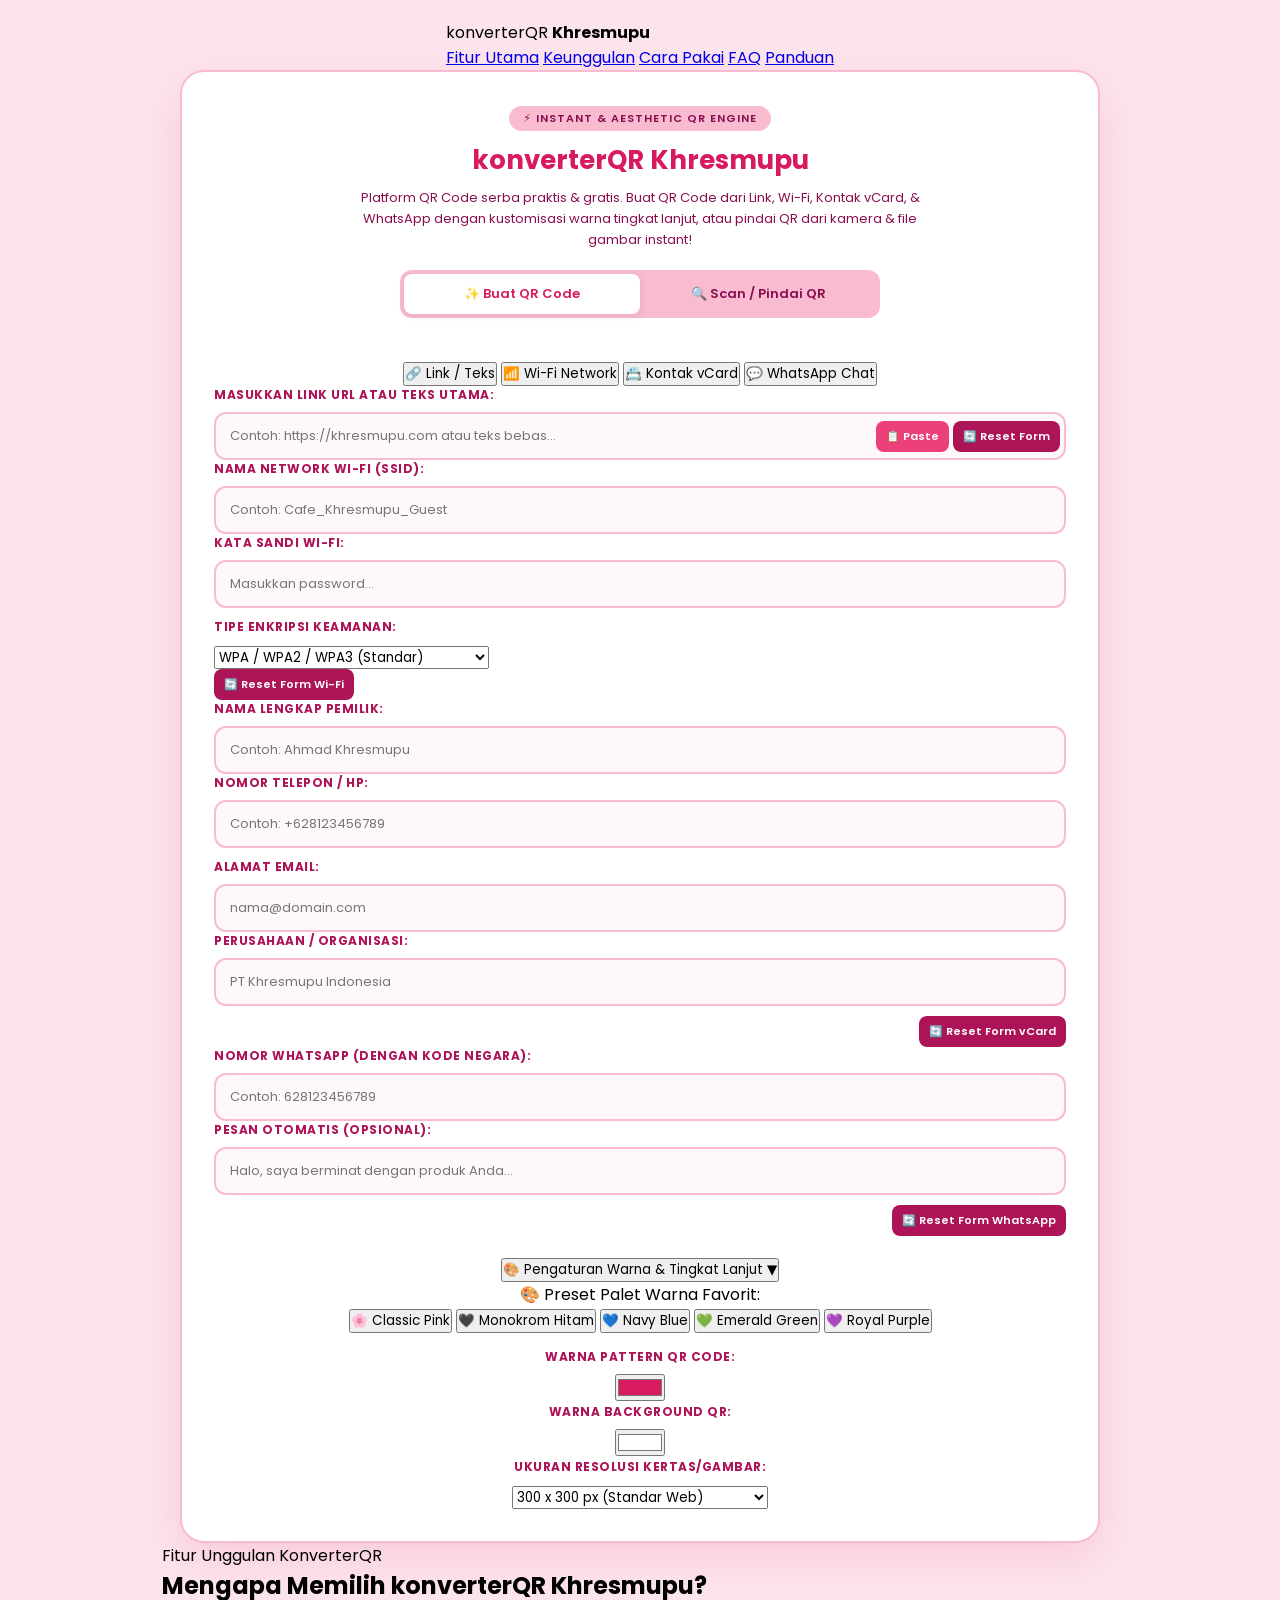
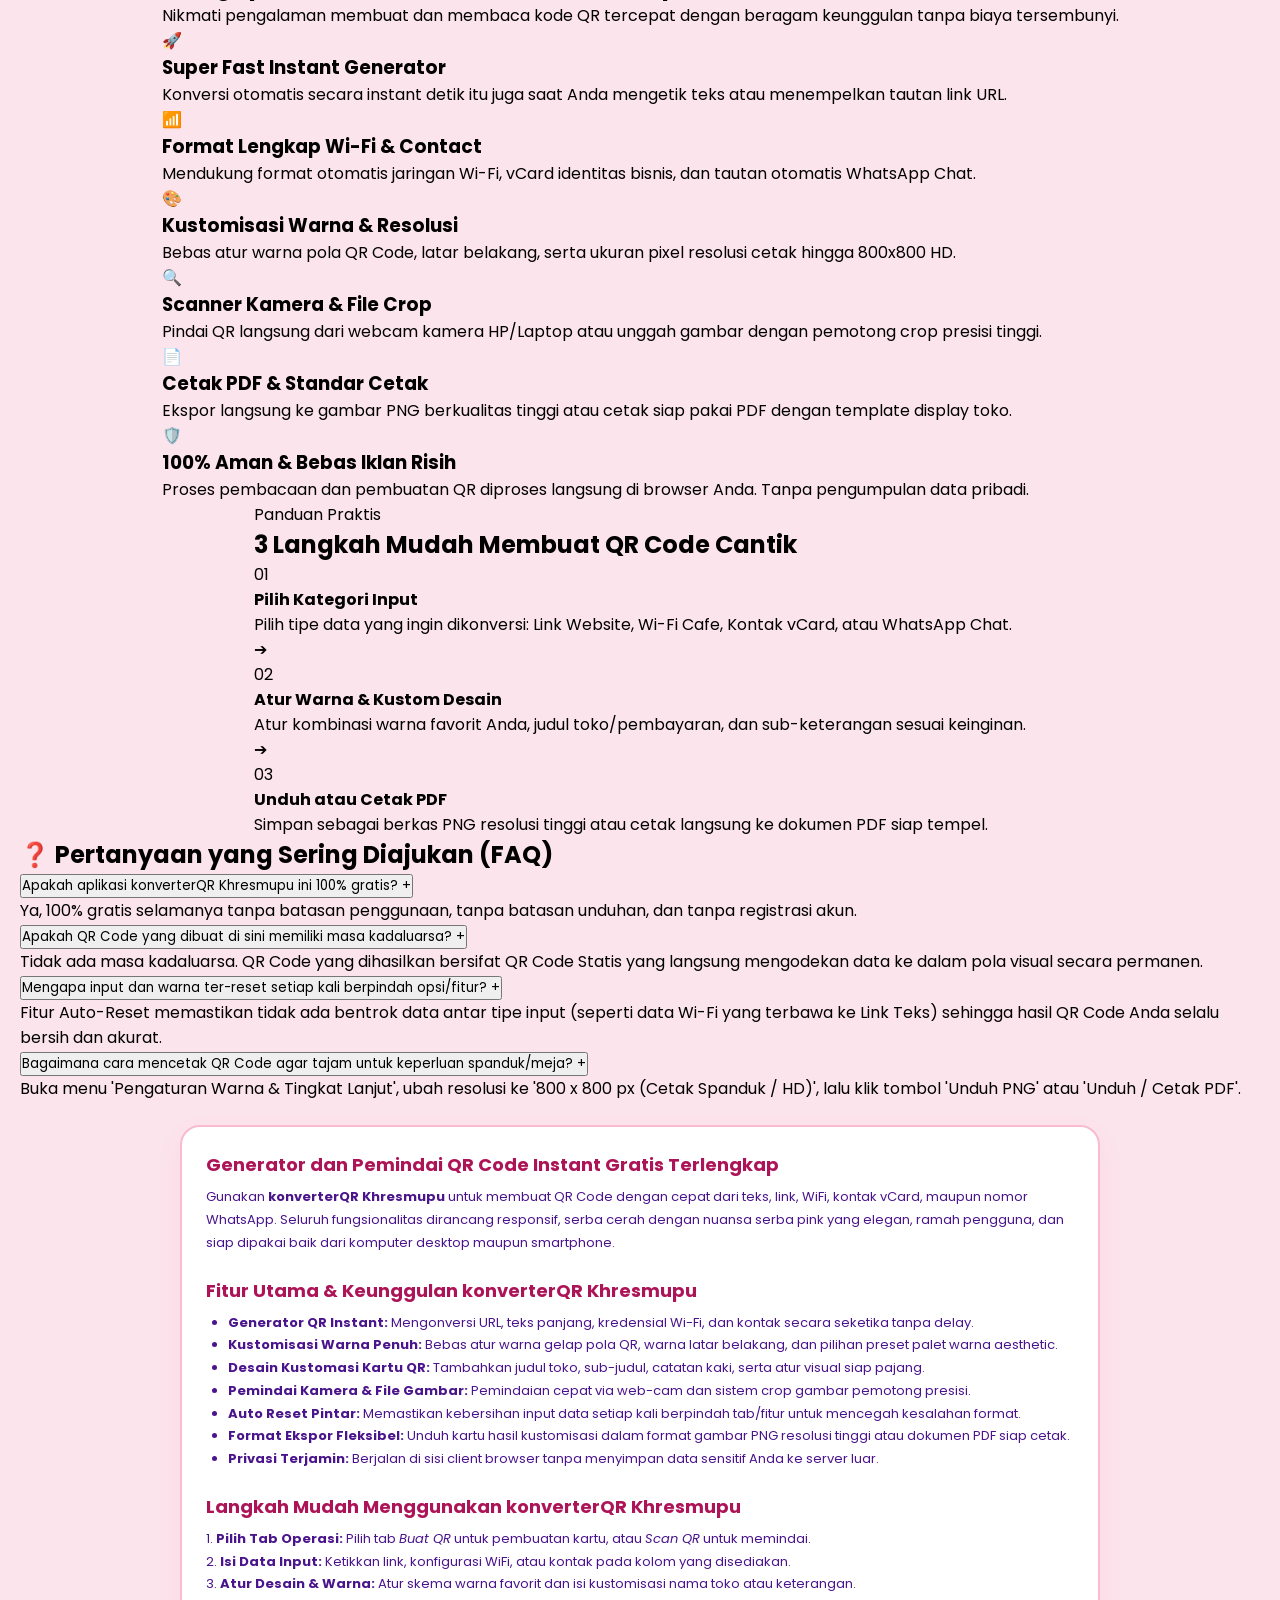
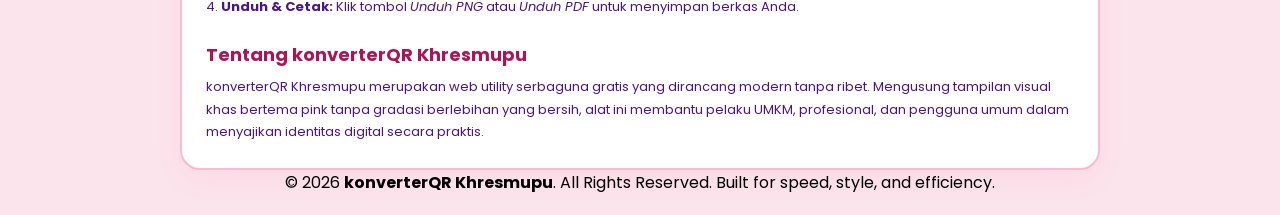
==== commit f541c9dd: "Update index.html" ====
--- a/index.html
+++ b/index.html
@@ -6,26 +6,31 @@
     <meta name="google-site-verification" content="43ujvjixIp3CSea-qgEmuA0TVBsEQveTsdsb-GbOh_A" />
 
     <!-- Metadata SEO -->
-    <title>konverterQR Khresmupu - Generator & Konverter QR Code Instant</title>
-    <meta name="description" content="konverterQR Khresmupu adalah aplikasi pembuat & pemindai QR Code instant serba pink secara gratis untuk konversi link, teks, scan kamera/file, dan cetak PDF/PNG.">
-    <meta name="keywords" content="konverterQR Khresmupu, generator QR code, konverter QR, scan QR code, buat QR code pink, QR code instant, buat QR code bisnis">
+    <title>konverterQR Khresmupu - Generator & Konverter QR Code Instant Gratis & Lengkap</title>
+    <meta name="description" content="konverterQR Khresmupu adalah aplikasi pembuat & pemindai QR Code instant serba pink gratis untuk konversi link, teks, WiFi, vCard, WhatsApp, scan kamera/file, kustomisasi warna tingkat lanjut, dan cetak PDF/PNG.">
+    <meta name="keywords" content="konverterQR Khresmupu, generator QR code, konverter QR, scan QR code, buat QR code pink, QR code instant, buat QR code bisnis, QR WiFi, QR vCard, QR WhatsApp, generator QR aesthetic, desain QR code custom">
     <meta name="author" content="Khresmupu">
-    <meta name="robots" content="index, follow">
+    <meta name="robots" content="index, follow, max-snippet:-1, max-image-preview:large, max-video-preview:-1">
     <link rel="canonical" href="https://konverterqr-khresmupu.netlify.app/">
 
-    
-
-    <!-- Open Graph -->
-    <meta property="og:title" content="konverterQR Khresmupu - Generator & Pemindai QR Code Instant">
-    <meta property="og:description" content="Ubah teks/link jadi QR Code cantik serba pink, unduh PNG/PDF, atau scan QR via kamera dan unggah file!">
+    <!-- Open Graph / Facebook -->
+    <meta property="og:type" content="website">
+    <meta property="og:url" content="https://konverterqr-khresmupu.netlify.app/">
+    <meta property="og:title" content="konverterQR Khresmupu - Generator & Pemindai QR Code Instant Modern">
+    <meta property="og:description" content="Ubah teks/link jadi QR Code cantik serba pink, kustomisasi warna & desain tingkat lanjut, unduh PNG/PDF, atau scan QR via kamera dan unggah file secara gratis!">
     <meta property="og:image" content="https://konverterqr-khresmupu.netlify.app/KasKeuanganKhresmupu.png">
-    <meta property="og:url" content="https://konverterqr-khresmupu.netlify.app/">
-    <meta property="og:type" content="website">
+
+    <!-- Twitter -->
+    <meta property="twitter:card" content="summary_large_image">
+    <meta property="twitter:url" content="https://konverterqr-khresmupu.netlify.app/">
+    <meta property="twitter:title" content="konverterQR Khresmupu - Generator & Pemindai QR Code Instant">
+    <meta property="twitter:description" content="Aplikasi pembuat & pemindai QR Code instan gratis, cepat, tanpa registrasi, dan kustomisasi warna penuh.">
+    <meta property="twitter:image" content="https://konverterqr-khresmupu.netlify.app/KasKeuanganKhresmupu.png">
 
     <!-- Fonts & External Libraries -->
     <link rel="preconnect" href="https://fonts.googleapis.com">
     <link rel="preconnect" href="https://fonts.gstatic.com" crossorigin>
-    <link href="https://fonts.googleapis.com/css2?family=Poppins:wght@400;500;600;700&display=swap" rel="stylesheet">
+    <link href="https://fonts.googleapis.com/css2?family=Poppins:wght@300;400;500;600;700;800&display=swap" rel="stylesheet">
     <link rel="stylesheet" href="https://cdnjs.cloudflare.com/ajax/libs/cropperjs/1.5.13/cropper.min.css">
     
     <script src="https://unpkg.com/html5-qrcode" type="text/javascript"></script>
@@ -40,9 +45,14 @@
         "@type": "WebApplication",
         "name": "konverterQR Khresmupu",
         "url": "https://konverterqr-khresmupu.netlify.app/",
-        "description": "Aplikasi QR Code online gratis untuk membuat dan memindai QR Code dari teks, link, kamera, atau gambar.",
+        "description": "Aplikasi QR Code online gratis untuk membuat dan memindai QR Code dari teks, link, WiFi, vCard, WhatsApp, kamera, atau gambar dengan opsi kustomisasi warna penuh.",
         "applicationCategory": "UtilitiesApplication",
-        "operatingSystem": "Web Browser",
+        "operatingSystem": "Web Browser, iOS, Android, Windows, macOS",
+        "offers": {
+            "@type": "Offer",
+            "price": "0",
+            "priceCurrency": "IDR"
+        },
         "author": {
             "@type": "Person",
             "name": "Khresmupu"
@@ -52,40 +62,183 @@
 </head>
 <body>
 
+    <!-- Notification Toast Container -->
+    <div id="toast-container" class="toast-container"></div>
+
+    <!-- Global Header Navigation / Branding Banner -->
+    <header class="top-nav">
+        <div class="nav-container">
+            <div class="brand-logo">
+                <span class="logo-text">konverterQR <strong>Khresmupu</strong></span>
+            </div>
+            <div class="nav-links">
+                <a href="#tab-section" class="nav-item">Fitur Utama</a>
+                <a href="#feature-cards-section" class="nav-item">Keunggulan</a>
+                <a href="#how-it-works" class="nav-item">Cara Pakai</a>
+                <a href="#faq-section" class="nav-item">FAQ</a>
+                <a href="#seo-article" class="nav-item">Panduan</a>
+            </div>
+        </div>
+    </header>
+
     <main class="container">
         <!-- Hero Header -->
         <div class="header-section">
-            <span class="brand-badge">Instant QR Tools</span>
+            <span class="brand-badge pulse-badge">⚡ Instant & Aesthetic QR Engine</span>
             <h1 class="main-title">konverterQR Khresmupu</h1>
             <p class="seo-intro">
-                Aplikasi QR Code online gratis untuk membuat QR Code dari link/teks, memindai via kamera atau file, serta mengunduh hasil kustomisasi dalam format PNG atau PDF.
+                Platform QR Code serba praktis & gratis. Buat QR Code dari Link, Wi-Fi, Kontak vCard, & WhatsApp dengan kustomisasi warna tingkat lanjut, atau pindai QR dari kamera & file gambar instant!
             </p>
 
-            <div class="tab-container" role="tablist">
-                <button class="tab-btn active" role="tab" aria-selected="true" onclick="switchTab('generate')">✨ Buat QR</button>
-                <button class="tab-btn" role="tab" aria-selected="false" onclick="switchTab('scan')">🔍 Scan QR</button>
+            <!-- Main Tab Container (Hanya Buat QR & Scan QR - Batch QR Dihilangkan) -->
+            <div id="tab-section" class="tab-container" role="tablist">
+                <button class="tab-btn active" id="btn-tab-generate" role="tab" aria-selected="true" onclick="switchTab('generate')">✨ Buat QR Code</button>
+                <button class="tab-btn" id="btn-tab-scan" role="tab" aria-selected="false" onclick="switchTab('scan')">🔍 Scan / Pindai QR</button>
             </div>
         </div>
 
         <!-- TAB 1: GENERATE QR -->
         <section id="tab-generate" class="tab-content active" role="tabpanel">
-            <div class="form-group">
-                <label for="input-text">Masukkan Link / Teks Utama:</label>
-                <div class="input-wrapper">
-                    <input 
-                        type="text" 
-                        id="input-text" 
-                        placeholder="Ketik atau tempel link..."
-                        oninput="generateQR()"
-                        autocomplete="off"
-                    >
-                    <div class="input-actions">
-                        <button type="button" class="btn-action" onclick="pasteText()">📋 Paste</button>
-                        <button type="button" class="btn-action btn-reset" onclick="resetForm()">🔄 Reset</button>
-                    </div>
-                </div>
-            </div>
-
+            
+            <!-- Type Selector Sub-tabs (Otomatis Mereset Input Saat Berganti) -->
+            <div class="qr-type-selector">
+                <button class="type-btn active" onclick="switchQrType('text')">🔗 Link / Teks</button>
+                <button class="type-btn" onclick="switchQrType('wifi')">📶 Wi-Fi Network</button>
+                <button class="type-btn" onclick="switchQrType('vcard')">📇 Kontak vCard</button>
+                <button class="type-btn" onclick="switchQrType('whatsapp')">💬 WhatsApp Chat</button>
+            </div>
+
+            <!-- Form Dynamic Inputs -->
+            <div id="qr-input-forms" class="form-group">
+                <!-- Text / Link Input -->
+                <div id="form-type-text" class="type-form-block active">
+                    <label for="input-text">Masukkan Link URL atau Teks Utama:</label>
+                    <div class="input-wrapper">
+                        <input 
+                            type="text" 
+                            id="input-text" 
+                            placeholder="Contoh: https://khresmupu.com atau teks bebas..."
+                            oninput="generateQR()"
+                            autocomplete="off"
+                        >
+                        <div class="input-actions">
+                            <button type="button" class="btn-action" onclick="pasteText()">📋 Paste</button>
+                            <button type="button" class="btn-action btn-reset" onclick="resetForm()">🔄 Reset Form</button>
+                        </div>
+                    </div>
+                </div>
+
+                <!-- WiFi Form -->
+                <div id="form-type-wifi" class="type-form-block">
+                    <div class="grid-form-2">
+                        <div>
+                            <label for="wifi-ssid">Nama Network Wi-Fi (SSID):</label>
+                            <input type="text" id="wifi-ssid" placeholder="Contoh: Cafe_Khresmupu_Guest" oninput="buildSpecialQR('wifi')">
+                        </div>
+                        <div>
+                            <label for="wifi-password">Kata Sandi Wi-Fi:</label>
+                            <input type="text" id="wifi-password" placeholder="Masukkan password..." oninput="buildSpecialQR('wifi')">
+                        </div>
+                    </div>
+                    <div class="grid-form-2" style="margin-top: 10px;">
+                        <div>
+                            <label for="wifi-type">Tipe Enkripsi Keamanan:</label>
+                            <select id="wifi-type" onchange="buildSpecialQR('wifi')">
+                                <option value="WPA">WPA / WPA2 / WPA3 (Standar)</option>
+                                <option value="WEP">WEP (Lama)</option>
+                                <option value="nopass">Tanpa Kata Sandi (Jaringan Terbuka)</option>
+                            </select>
+                        </div>
+                        <div class="form-action-align">
+                            <button type="button" class="btn-action btn-reset w-100" onclick="resetForm()">🔄 Reset Form Wi-Fi</button>
+                        </div>
+                    </div>
+                </div>
+
+                <!-- vCard Form -->
+                <div id="form-type-vcard" class="type-form-block">
+                    <div class="grid-form-2">
+                        <div>
+                            <label for="vcard-name">Nama Lengkap Pemilik:</label>
+                            <input type="text" id="vcard-name" placeholder="Contoh: Ahmad Khresmupu" oninput="buildSpecialQR('vcard')">
+                        </div>
+                        <div>
+                            <label for="vcard-phone">Nomor Telepon / HP:</label>
+                            <input type="text" id="vcard-phone" placeholder="Contoh: +628123456789" oninput="buildSpecialQR('vcard')">
+                        </div>
+                    </div>
+                    <div class="grid-form-2" style="margin-top: 10px;">
+                        <div>
+                            <label for="vcard-email">Alamat Email:</label>
+                            <input type="text" id="vcard-email" placeholder="nama@domain.com" oninput="buildSpecialQR('vcard')">
+                        </div>
+                        <div>
+                            <label for="vcard-company">Perusahaan / Organisasi:</label>
+                            <input type="text" id="vcard-company" placeholder="PT Khresmupu Indonesia" oninput="buildSpecialQR('vcard')">
+                        </div>
+                    </div>
+                    <div style="margin-top:10px; text-align:right;">
+                        <button type="button" class="btn-action btn-reset" onclick="resetForm()">🔄 Reset Form vCard</button>
+                    </div>
+                </div>
+
+                <!-- WhatsApp Form -->
+                <div id="form-type-whatsapp" class="type-form-block">
+                    <div class="grid-form-2">
+                        <div>
+                            <label for="wa-number">Nomor WhatsApp (dengan Kode Negara):</label>
+                            <input type="text" id="wa-number" placeholder="Contoh: 628123456789" oninput="buildSpecialQR('whatsapp')">
+                        </div>
+                        <div>
+                            <label for="wa-message">Pesan Otomatis (Opsional):</label>
+                            <input type="text" id="wa-message" placeholder="Halo, saya berminat dengan produk Anda..." oninput="buildSpecialQR('whatsapp')">
+                        </div>
+                    </div>
+                    <div style="margin-top:10px; text-align:right;">
+                        <button type="button" class="btn-action btn-reset" onclick="resetForm()">🔄 Reset Form WhatsApp</button>
+                    </div>
+                </div>
+            </div>
+
+            <!-- Advanced Styling Panel Toggle & Options -->
+            <div class="advanced-toggle-wrapper">
+                <button type="button" class="btn-toggle-advanced" onclick="toggleAdvancedOptions()">🎨 Pengaturan Warna & Tingkat Lanjut <span id="adv-arrow">▼</span></button>
+            </div>
+
+            <!-- Advanced Controls (Warna, Preset Palet, Ukuran Resolusi, & Margin) -->
+            <div id="advanced-options" class="advanced-options-panel">
+                <div class="palette-preset-title">🎨 Preset Palet Warna Favorit:</div>
+                <div class="palette-presets">
+                    <button type="button" class="preset-chip chip-pink" onclick="applyColorPreset('#d81b60', '#ffffff')">🌸 Classic Pink</button>
+                    <button type="button" class="preset-chip chip-dark" onclick="applyColorPreset('#000000', '#ffffff')">🖤 Monokrom Hitam</button>
+                    <button type="button" class="preset-chip chip-navy" onclick="applyColorPreset('#0d47a1', '#e3f2fd')">💙 Navy Blue</button>
+                    <button type="button" class="preset-chip chip-emerald" onclick="applyColorPreset('#1b5e20', '#e8f5e9')">💚 Emerald Green</button>
+                    <button type="button" class="preset-chip chip-purple" onclick="applyColorPreset('#4a148c', '#f3e5f5')">💜 Royal Purple</button>
+                </div>
+
+                <div class="grid-form-3" style="margin-top: 15px;">
+                    <div>
+                        <label for="qr-color-dark">Warna Pattern QR Code:</label>
+                        <input type="color" id="qr-color-dark" value="#d81b60" onchange="generateQR()">
+                    </div>
+                    <div>
+                        <label for="qr-color-light">Warna Background QR:</label>
+                        <input type="color" id="qr-color-light" value="#ffffff" onchange="generateQR()">
+                    </div>
+                    <div>
+                        <label for="qr-size-select">Ukuran Resolusi Kertas/Gambar:</label>
+                        <select id="qr-size-select" onchange="generateQR()">
+                            <option value="200x200">200 x 200 px (Ringan)</option>
+                            <option value="300x300" selected>300 x 300 px (Standar Web)</option>
+                            <option value="400x400">400 x 400 px (Bagus)</option>
+                            <option value="500x500">500 x 500 px (Resolusi Tinggi)</option>
+                            <option value="800x800">800 x 800 px (Cetak Spanduk / HD)</option>
+                        </select>
+                    </div>
+                </div>
+            </div>
+
+            <!-- RESULT DISPLAY AREA -->
             <div id="generator-result-wrapper" class="generator-result-wrapper">
                 
                 <!-- KOLOM KIRI: Preview Kartu QR dengan Placeholder Visual -->
@@ -93,19 +246,21 @@
                     <div id="qr-card-render">
                         <div id="qr-area" class="qr-area">
                             <!-- Judul / Nama Tempat -->
-                            <h2 id="render-title" class="card-custom-title is-placeholder">[ Posisi Judul / Nama Tempat ]</h2>
+                            <h2 id="render-title" class="card-custom-title is-placeholder">[ Posisi Judul / Nama Tempat / Toko ]</h2>
                             
                             <!-- Sub-Judul -->
-                            <p id="render-subtitle" class="card-custom-subtitle is-placeholder">[ Posisi Sub-Judul ]</p>
-                            
-                            <!-- QR Image -->
-                            <img id="qr-img" src="" crossorigin="anonymous" alt="QR Code Output">
+                            <p id="render-subtitle" class="card-custom-subtitle is-placeholder">[ Posisi Sub-Judul / Keterangan Promosi ]</p>
+                            
+                            <!-- QR Image Container -->
+                            <div class="qr-image-wrapper">
+                                <img id="qr-img" src="" crossorigin="anonymous" alt="QR Code Output">
+                            </div>
                             
                             <!-- Link Preview -->
                             <div id="qr-preview" class="qr-url-preview"></div>
                             
                             <!-- Deskripsi / Catatan Bawah -->
-                            <p id="render-footer" class="card-custom-footer is-placeholder">[ Posisi Deskripsi / Catatan Bawah ]</p>
+                            <p id="render-footer" class="card-custom-footer is-placeholder">[ Posisi Deskripsi / Jam Operasional / Catatan Bawah ]</p>
                             
                             <!-- Branding Website -->
                             <div id="render-website-brand" class="card-website-brand">konverterQR Khresmupu</div>
@@ -113,20 +268,20 @@
                     </div>
                 </div>
 
-                <!-- KOLOM KANAN: Form Edit Opsional -->
+                <!-- KOLOM KANAN: Form Edit Opsional & Tombol Ekspor -->
                 <div class="form-edit-column">
                     <div id="edit-card-form" class="edit-card-form">
                         <div>
-                            <h3>✏️ Kustomisasi Kartu QR</h3>
+                            <h3>✏️ Kustomisasi Label Kartu QR</h3>
                             
                             <div class="form-item">
-                                <label for="edit-title">📍 Judul / Nama Tempat / Toko:</label>
+                                <label for="edit-title">📍 Judul Utama / Nama Tempat / Toko:</label>
                                 <input type="text" id="edit-title" placeholder="Contoh: Toko Berkah Jaya / Cabang Bandung" oninput="updateCardPreview()">
                             </div>
 
                             <div class="form-item">
                                 <label for="edit-subtitle">🏷️ Sub-Judul / Keterangan Singkat:</label>
-                                <input type="text" id="edit-subtitle" placeholder="Contoh: Scan untuk Pembayaran QRIS" oninput="updateCardPreview()">
+                                <input type="text" id="edit-subtitle" placeholder="Contoh: Scan untuk Pembayaran QRIS / Menu Digital" oninput="updateCardPreview()">
                             </div>
 
                             <div class="form-item">
@@ -136,14 +291,14 @@
                             
                             <div class="checkbox-group">
                                 <input type="checkbox" id="toggle-url-preview" checked onchange="updateCardPreview()">
-                                <label for="toggle-url-preview">Tampilkan Teks Link / Isi QR</label>
+                                <label for="toggle-url-preview">Tampilkan Teks Link / Isi QR pada Kartu</label>
                             </div>
                         </div>
 
                         <!-- Action Buttons -->
                         <div id="export-buttons" class="button-group">
-                            <button type="button" class="btn btn-png" onclick="downloadPNGCard()">🖼️ Unduh PNG</button>
-                            <button type="button" class="btn btn-pdf" onclick="window.print()">📄 Unduh PDF</button>
+                            <button type="button" class="btn btn-png" onclick="downloadPNGCard()">🖼️ Unduh Gambar PNG</button>
+                            <button type="button" class="btn btn-pdf" onclick="window.print()">📄 Unduh / Cetak PDF</button>
                         </div>
                     </div>
                 </div>
@@ -151,11 +306,11 @@
             </div>
         </section>
 
-        <!-- TAB 2: SCAN QR -->
+        <!-- TAB 2: SCAN QR CODE -->
         <section id="tab-scan" class="tab-content" role="tabpanel">
             <div class="scan-wrapper">
                 <div id="upload-wrapper" class="file-input-wrapper">
-                    <label for="qr-file-input" class="file-label">📁 Upload Gambar QR Code</label>
+                    <label for="qr-file-input" class="file-label">📁 Upload Gambar QR Code dari Perangkat Anda</label>
                     <input type="file" id="qr-file-input" accept="image/*" onchange="initCropImage(event)">
                 </div>
 
@@ -163,385 +318,189 @@
                     <div class="crop-img-wrapper">
                         <img id="image-to-crop" src="" alt="Gambar untuk Crop">
                     </div>
-                    <button type="button" class="btn btn-png" onclick="processCroppedImage()">✂️ Crop & Scan QR</button>
-                </div>
-
-                <button id="btn-camera" type="button" class="btn btn-secondary" onclick="toggleCamera()">📷 Buka Kamera Scan</button>
+                    <button type="button" class="btn btn-png" onclick="processCroppedImage()">✂️ Crop & Scan Area Terpilih</button>
+                </div>
+
+                <button id="btn-camera" type="button" class="btn btn-secondary" onclick="toggleCamera()">📷 Buka Kamera Live Pemindai</button>
 
                 <div id="reader" style="margin-top: 15px; display: none;"></div>
 
                 <div id="scan-result" class="scan-result-box">
-                    <h4>Hasil Scan:</h4>
+                    <h4>🎉 Hasil Pemindaian QR Code:</h4>
                     <p id="scan-result-text"></p>
                     <div class="scan-actions">
-                        <button type="button" class="btn-action" onclick="copyScanResult()">📋 Salin</button>
-                        <a id="btn-open-url" href="#" target="_blank" rel="noopener noreferrer" class="btn-action" style="display: none; background-color: #2e7d32;">🌐 Buka Link</a>
-                        <button type="button" class="btn-action btn-reset" onclick="resetScanUI()">🔄 Reset</button>
+                        <button type="button" class="btn-action" onclick="copyScanResult()">📋 Salin Teks</button>
+                        <a id="btn-open-url" href="#" target="_blank" rel="noopener noreferrer" class="btn-action" style="display: none; background-color: #2e7d32;">🌐 Buka Tautan Tautan</a>
+                        <button type="button" class="btn-action btn-reset" onclick="resetScanUI()">🔄 Pindai QR Lain</button>
                     </div>
                 </div>
             </div>
         </section>
     </main>
 
-    <!-- Content SEO -->
-    <article class="seo-content" aria-label="Informasi konverterQR Khresmupu">
-        <h2>Generator dan Scanner QR Code Online</h2>
+    <!-- LANDING PAGE CARDS & FEATURE HIGHLIGHTS (SUPER DUPER MENARIK) -->
+    <section id="feature-cards-section" class="landing-cards-container">
+        <div class="section-header text-center">
+            <span class="sub-title-badge">Fitur Unggulan KonverterQR</span>
+            <h2 class="section-title">Mengapa Memilih konverterQR Khresmupu?</h2>
+            <p class="section-desc">Nikmati pengalaman membuat dan membaca kode QR tercepat dengan beragam keunggulan tanpa biaya tersembunyi.</p>
+        </div>
+
+        <div class="cards-grid">
+            <!-- Card 1 -->
+            <div class="feature-card">
+                <div class="card-icon-box pink-bg">🚀</div>
+                <h3>Super Fast Instant Generator</h3>
+                <p>Konversi otomatis secara instant detik itu juga saat Anda mengetik teks atau menempelkan tautan link URL.</p>
+            </div>
+
+            <!-- Card 2 -->
+            <div class="feature-card">
+                <div class="card-icon-box purple-bg">📶</div>
+                <h3>Format Lengkap Wi-Fi & Contact</h3>
+                <p>Mendukung format otomatis jaringan Wi-Fi, vCard identitas bisnis, dan tautan otomatis WhatsApp Chat.</p>
+            </div>
+
+            <!-- Card 3 -->
+            <div class="feature-card">
+                <div class="card-icon-box red-bg">🎨</div>
+                <h3>Kustomisasi Warna & Resolusi</h3>
+                <p>Bebas atur warna pola QR Code, latar belakang, serta ukuran pixel resolusi cetak hingga 800x800 HD.</p>
+            </div>
+
+            <!-- Card 4 -->
+            <div class="feature-card">
+                <div class="card-icon-box blue-bg">🔍</div>
+                <h3>Scanner Kamera & File Crop</h3>
+                <p>Pindai QR langsung dari webcam kamera HP/Laptop atau unggah gambar dengan pemotong crop presisi tinggi.</p>
+            </div>
+
+            <!-- Card 5 -->
+            <div class="feature-card">
+                <div class="card-icon-box green-bg">📄</div>
+                <h3>Cetak PDF & Standar Cetak</h3>
+                <p>Ekspor langsung ke gambar PNG berkualitas tinggi atau cetak siap pakai PDF dengan template display toko.</p>
+            </div>
+
+            <!-- Card 6 -->
+            <div class="feature-card">
+                <div class="card-icon-box orange-bg">🛡️</div>
+                <h3>100% Aman & Bebas Iklan Risih</h3>
+                <p>Proses pembacaan dan pembuatan QR diproses langsung di browser Anda. Tanpa pengumpulan data pribadi.</p>
+            </div>
+        </div>
+    </section>
+
+    <!-- STEP BY STEP HOW IT WORKS SECTION -->
+    <section id="how-it-works" class="how-it-works-section">
+        <div class="section-header text-center">
+            <span class="sub-title-badge">Panduan Praktis</span>
+            <h2 class="section-title">3 Langkah Mudah Membuat QR Code Cantik</h2>
+        </div>
+
+        <div class="steps-wrapper">
+            <div class="step-box">
+                <div class="step-number">01</div>
+                <h4>Pilih Kategori Input</h4>
+                <p>Pilih tipe data yang ingin dikonversi: Link Website, Wi-Fi Cafe, Kontak vCard, atau WhatsApp Chat.</p>
+            </div>
+            <div class="step-divider">➔</div>
+            <div class="step-box">
+                <div class="step-number">02</div>
+                <h4>Atur Warna & Kustom Desain</h4>
+                <p>Atur kombinasi warna favorit Anda, judul toko/pembayaran, dan sub-keterangan sesuai keinginan.</p>
+            </div>
+            <div class="step-divider">➔</div>
+            <div class="step-box">
+                <div class="step-number">03</div>
+                <h4>Unduh atau Cetak PDF</h4>
+                <p>Simpan sebagai berkas PNG resolusi tinggi atau cetak langsung ke dokumen PDF siap tempel.</p>
+            </div>
+        </div>
+    </section>
+
+    <!-- Interactive FAQ Section -->
+    <section id="faq-section" class="faq-section">
+        <h2>❓ Pertanyaan yang Sering Diajukan (FAQ)</h2>
+        <div class="accordion">
+            <div class="accordion-item">
+                <button class="accordion-header" onclick="toggleAccordion(this)">
+                    Apakah aplikasi konverterQR Khresmupu ini 100% gratis?
+                    <span class="acc-icon">+</span>
+                </button>
+                <div class="accordion-body">
+                    <p>Ya, 100% gratis selamanya tanpa batasan penggunaan, tanpa batasan unduhan, dan tanpa registrasi akun.</p>
+                </div>
+            </div>
+
+            <div class="accordion-item">
+                <button class="accordion-header" onclick="toggleAccordion(this)">
+                    Apakah QR Code yang dibuat di sini memiliki masa kadaluarsa?
+                    <span class="acc-icon">+</span>
+                </button>
+                <div class="accordion-body">
+                    <p>Tidak ada masa kadaluarsa. QR Code yang dihasilkan bersifat QR Code Statis yang langsung mengodekan data ke dalam pola visual secara permanen.</p>
+                </div>
+            </div>
+
+            <div class="accordion-item">
+                <button class="accordion-header" onclick="toggleAccordion(this)">
+                    Mengapa input dan warna ter-reset setiap kali berpindah opsi/fitur?
+                    <span class="acc-icon">+</span>
+                </button>
+                <div class="accordion-body">
+                    <p>Fitur Auto-Reset memastikan tidak ada bentrok data antar tipe input (seperti data Wi-Fi yang terbawa ke Link Teks) sehingga hasil QR Code Anda selalu bersih dan akurat.</p>
+                </div>
+            </div>
+
+            <div class="accordion-item">
+                <button class="accordion-header" onclick="toggleAccordion(this)">
+                    Bagaimana cara mencetak QR Code agar tajam untuk keperluan spanduk/meja?
+                    <span class="acc-icon">+</span>
+                </button>
+                <div class="accordion-body">
+                    <p>Buka menu 'Pengaturan Warna & Tingkat Lanjut', ubah resolusi ke '800 x 800 px (Cetak Spanduk / HD)', lalu klik tombol 'Unduh PNG' atau 'Unduh / Cetak PDF'.</p>
+                </div>
+            </div>
+        </div>
+    </section>
+
+    <!-- SEO Content Article -->
+    <article id="seo-article" class="seo-content" aria-label="Informasi konverterQR Khresmupu">
+        <h2>Generator dan Pemindai QR Code Instant Gratis Terlengkap</h2>
         <p>
-            Gunakan konverterQR Khresmupu untuk membuat QR Code dengan cepat dari teks atau link. QR Code yang dibuat dapat diunduh sebagai PNG atau dicetak menjadi PDF.
+            Gunakan <strong>konverterQR Khresmupu</strong> untuk membuat QR Code dengan cepat dari teks, link, WiFi, kontak vCard, maupun nomor WhatsApp. Seluruh fungsionalitas dirancang responsif, serba cerah dengan nuansa serba pink yang elegan, ramah pengguna, dan siap dipakai baik dari komputer desktop maupun smartphone.
         </p>
 
-        <h2>Fitur Utama</h2>
+        <h2>Fitur Utama & Keunggulan konverterQR Khresmupu</h2>
         <ul>
-            <li>Membuat QR Code dari link atau teks secara instant.</li>
-            <li>Kustomisasi judul tempat/toko, sub-judul, dan deskripsi catatan pada kartu QR.</li>
-            <li>Memindai QR Code menggunakan kamera perangkat.</li>
-            <li>Membaca QR Code dari file gambar.</li>
-            <li>Fitur pemotongan (crop) area gambar sebelum diproses.</li>
-            <li>Mengunduh hasil dalam format PNG beresolusi tinggi.</li>
-            <li>Fitur cetak ramah dokumen (PDF).</li>
+            <li><strong>Generator QR Instant:</strong> Mengonversi URL, teks panjang, kredensial Wi-Fi, dan kontak secara seketika tanpa delay.</li>
+            <li><strong>Kustomisasi Warna Penuh:</strong> Bebas atur warna gelap pola QR, warna latar belakang, dan pilihan preset palet warna aesthetic.</li>
+            <li><strong>Desain Kustomasi Kartu QR:</strong> Tambahkan judul toko, sub-judul, catatan kaki, serta atur visual siap pajang.</li>
+            <li><strong>Pemindai Kamera & File Gambar:</strong> Pemindaian cepat via web-cam dan sistem crop gambar pemotong presisi.</li>
+            <li><strong>Auto Reset Pintar:</strong> Memastikan kebersihan input data setiap kali berpindah tab/fitur untuk mencegah kesalahan format.</li>
+            <li><strong>Format Ekspor Fleksibel:</strong> Unduh kartu hasil kustomisasi dalam format gambar PNG resolusi tinggi atau dokumen PDF siap cetak.</li>
+            <li><strong>Privasi Terjamin:</strong> Berjalan di sisi client browser tanpa menyimpan data sensitif Anda ke server luar.</li>
         </ul>
 
-        <h2>Cara Menggunakan</h2>
+        <h2>Langkah Mudah Menggunakan konverterQR Khresmupu</h2>
         <p>
-            Masukkan link atau teks pada kolom generator untuk membuat QR Code. Untuk membaca QR Code, pilih tab <strong>Scan QR</strong> lalu gunakan kamera atau unggah gambar QR Code dari galeri Anda.
+            1. <strong>Pilih Tab Operasi:</strong> Pilih tab <em>Buat QR</em> untuk pembuatan kartu, atau <em>Scan QR</em> untuk memindai.<br>
+            2. <strong>Isi Data Input:</strong> Ketikkan link, konfigurasi WiFi, atau kontak pada kolom yang disediakan.<br>
+            3. <strong>Atur Desain & Warna:</strong> Atur skema warna favorit dan isi kustomisasi nama toko atau keterangan.<br>
+            4. <strong>Unduh & Cetak:</strong> Klik tombol <em>Unduh PNG</em> atau <em>Unduh PDF</em> untuk menyimpan berkas Anda.
         </p>
 
         <h2>Tentang konverterQR Khresmupu</h2>
         <p>
-            konverterQR Khresmupu merupakan web tool gratis yang dirancang untuk bekerja langsung melalui browser tanpa instalasi aplikasi tambahan.
+            konverterQR Khresmupu merupakan web utility serbaguna gratis yang dirancang modern tanpa ribet. Mengusung tampilan visual khas bertema pink tanpa gradasi berlebihan yang bersih, alat ini membantu pelaku UMKM, profesional, dan pengguna umum dalam menyajikan identitas digital secara praktis.
         </p>
     </article>
 
-    <script>
-        let currentQRUrl = "";
-        let html5QrCode = null;
-        let isCameraActive = false;
-        let cropper = null;
-
-        function switchTab(tab) {
-            const buttons = document.querySelectorAll('.tab-btn');
-            const contents = document.querySelectorAll('.tab-content');
-
-            buttons.forEach(btn => {
-                btn.classList.remove('active');
-                btn.setAttribute('aria-selected', 'false');
-            });
-            contents.forEach(content => content.classList.remove('active'));
-
-            if (tab === 'generate') {
-                buttons[0].classList.add('active');
-                buttons[0].setAttribute('aria-selected', 'true');
-                document.getElementById('tab-generate').classList.add('active');
-                stopCamera();
-            } else {
-                buttons[1].classList.add('active');
-                buttons[1].setAttribute('aria-selected', 'true');
-                document.getElementById('tab-scan').classList.add('active');
-            }
-        }
-
-        function generateQR() {
-            const inputVal = document.getElementById('input-text').value.trim();
-            const resultWrapper = document.getElementById('generator-result-wrapper');
-            const qrImg = document.getElementById('qr-img');
-            const exportBtns = document.getElementById('export-buttons');
-
-            if (!inputVal) {
-                resultWrapper.style.display = "none";
-                exportBtns.style.display = "none";
-                qrImg.src = "";
-                currentQRUrl = "";
-                return;
-            }
-
-            currentQRUrl = `https://api.qrserver.com/v1/create-qr-code/?size=300x300&data=${encodeURIComponent(inputVal)}`;
-            qrImg.src = currentQRUrl;
-            
-            resultWrapper.style.display = "flex";
-            exportBtns.style.display = "grid";
-
-            updateCardPreview();
-        }
-
-        function updateCardPreview() {
-            const inputVal = document.getElementById('input-text').value.trim();
-            
-            const customTitle = document.getElementById('edit-title').value.trim();
-            const customSubtitle = document.getElementById('edit-subtitle').value.trim();
-            const customFooter = document.getElementById('edit-footer').value.trim();
-            const showUrl = document.getElementById('toggle-url-preview').checked;
-
-            const renderTitle = document.getElementById('render-title');
-            const renderSubtitle = document.getElementById('render-subtitle');
-            const renderPreview = document.getElementById('qr-preview');
-            const renderFooter = document.getElementById('render-footer');
-
-            // Judul / Tempat
-            if (customTitle !== "") {
-                renderTitle.innerText = customTitle;
-                renderTitle.classList.remove('is-placeholder');
-            } else {
-                renderTitle.innerText = "[ Posisi Judul / Nama Tempat ]";
-                renderTitle.classList.add('is-placeholder');
-            }
-
-            // Sub-Judul
-            if (customSubtitle !== "") {
-                renderSubtitle.innerText = customSubtitle;
-                renderSubtitle.classList.remove('is-placeholder');
-                renderSubtitle.style.display = "block";
-            } else {
-                renderSubtitle.innerText = "[ Posisi Sub-Judul ]";
-                renderSubtitle.classList.add('is-placeholder');
-                renderSubtitle.style.display = "block";
-            }
-
-            // Preview URL
-            if (showUrl && inputVal !== "") {
-                renderPreview.innerText = inputVal;
-                renderPreview.style.display = "block";
-            } else {
-                renderPreview.style.display = "none";
-            }
-
-            // Deskripsi / Catatan Bawah
-            if (customFooter !== "") {
-                renderFooter.innerText = customFooter;
-                renderFooter.classList.remove('is-placeholder');
-                renderFooter.style.display = "block";
-            } else {
-                renderFooter.innerText = "[ Posisi Deskripsi / Catatan Bawah ]";
-                renderFooter.classList.add('is-placeholder');
-                renderFooter.style.display = "block";
-            }
-        }
-
-        async function pasteText() {
-            try {
-                const text = await navigator.clipboard.readText();
-                document.getElementById('input-text').value = text;
-                generateQR();
-            } catch (err) {
-                alert('Gagal membaca clipboard. Izinkan akses clipboard pada pengaturan browser Anda.');
-            }
-        }
-
-        function resetForm() {
-            document.getElementById('input-text').value = "";
-            document.getElementById('edit-title').value = "";
-            document.getElementById('edit-subtitle').value = "";
-            document.getElementById('edit-footer').value = "";
-            document.getElementById('toggle-url-preview').checked = true;
-            generateQR();
-        }
-
-        function generateFileName(input) {
-            const customTitle = document.getElementById('edit-title').value.trim();
-            let baseName = customTitle !== "" ? customTitle : input.replace(/^https?:\/\//i, '');
-            let cleanText = baseName.replace(/[\/\\?%*:|"<>]/g, '-').trim();
-            if (cleanText.length > 30) cleanText = cleanText.substring(0, 30);
-
-            const now = new Date();
-            const pad = (n) => String(n).padStart(2, '0');
-            const timestamp = `${pad(now.getDate())}-${pad(now.getMonth() + 1)}-${now.getFullYear()}_${pad(now.getHours())}-${pad(now.getMinutes())}-${pad(now.getSeconds())}`;
-
-            return `${cleanText || 'QR_Code'}_${timestamp}.png`;
-        }
-
-        function downloadPNGCard() {
-            const inputVal = document.getElementById('input-text').value.trim();
-            if (!inputVal) return;
-
-            const renderTitle = document.getElementById('render-title');
-            const renderSubtitle = document.getElementById('render-subtitle');
-            const renderFooter = document.getElementById('render-footer');
-
-            // Cek apakah elemen masih berupa placeholder
-            const titleIsPlaceholder = renderTitle.classList.contains('is-placeholder');
-            const subIsPlaceholder = renderSubtitle.classList.contains('is-placeholder');
-            const footIsPlaceholder = renderFooter.classList.contains('is-placeholder');
-
-            // Sembunyikan placeholder agar tidak ikut terunduh
-            if (titleIsPlaceholder) renderTitle.style.display = "none";
-            if (subIsPlaceholder) renderSubtitle.style.display = "none";
-            if (footIsPlaceholder) renderFooter.style.display = "none";
-
-            const cardElement = document.getElementById('qr-card-render');
-
-            html2canvas(cardElement, {
-                useCORS: true,
-                scale: 2,
-                backgroundColor: "#ffffff"
-            }).then(canvas => {
-                const image = canvas.toDataURL("image/png");
-                const fileName = generateFileName(inputVal);
-
-                const link = document.createElement('a');
-                link.href = image;
-                link.download = fileName;
-                document.body.appendChild(link);
-                link.click();
-                document.body.removeChild(link);
-
-                // Kembalikan ke tampilan semula setelah selesai diunduh
-                if (titleIsPlaceholder) renderTitle.style.display = "block";
-                if (subIsPlaceholder) renderSubtitle.style.display = "block";
-                if (footIsPlaceholder) renderFooter.style.display = "block";
-            }).catch(() => {
-                if (titleIsPlaceholder) renderTitle.style.display = "block";
-                if (subIsPlaceholder) renderSubtitle.style.display = "block";
-                if (footIsPlaceholder) renderFooter.style.display = "block";
-                alert("Terjadi kesalahan saat mengunduh gambar PNG.");
-            });
-        }
-
-        function initCropImage(event) {
-            const file = event.target.files[0];
-            if (!file) return;
-
-            const reader = new FileReader();
-            reader.onload = (e) => {
-                const cropImg = document.getElementById('image-to-crop');
-                cropImg.src = e.target.result;
-                document.getElementById('crop-container').style.display = 'block';
-
-                if (cropper) cropper.destroy();
-
-                cropper = new Cropper(cropImg, {
-                    viewMode: 1,
-                    autoCropArea: 0.8,
-                    responsive: true
-                });
-            };
-            reader.readAsDataURL(file);
-        }
-
-        function processCroppedImage() {
-            if (!cropper) return;
-
-            const canvas = cropper.getCroppedCanvas();
-            canvas.toBlob((blob) => {
-                const croppedFile = new File([blob], "cropped_qr.png", { type: "image/png" });
-
-                if (!html5QrCode) {
-                    html5QrCode = new Html5Qrcode("reader");
-                }
-
-                html5QrCode.scanFile(croppedFile, true)
-                    .then(qrCodeMessage => {
-                        displayScanResult(qrCodeMessage, 'upload');
-                        document.getElementById('crop-container').style.display = 'none';
-                    })
-                    .catch(() => {
-                        alert("QR Code tidak dapat terdeteksi. Silakan sesuaikan kembali area crop.");
-                    });
-            });
-        }
-
-        function toggleCamera() {
-            const readerDiv = document.getElementById('reader');
-            const btnCam = document.getElementById('btn-camera');
-            const uploadWrapper = document.getElementById('upload-wrapper');
-
-            if (isCameraActive) {
-                stopCamera();
-            } else {
-                document.getElementById('crop-container').style.display = 'none';
-                uploadWrapper.style.display = 'none';
-                readerDiv.style.display = "block";
-                btnCam.innerText = "🛑 Tutup Kamera";
-                isCameraActive = true;
-
-                if (!html5QrCode) {
-                    html5QrCode = new Html5Qrcode("reader");
-                }
-
-                html5QrCode.start(
-                    { facingMode: "environment" },
-                    { fps: 10, qrbox: { width: 220, height: 220 } },
-                    (decodedText) => {
-                        displayScanResult(decodedText, 'camera');
-                        stopCamera();
-                    },
-                    () => {}
-                ).catch(() => {
-                    alert("Akses kamera ditolak atau perangkat tidak mendukung.");
-                    resetScanUI();
-                });
-            }
-        }
-
-        function stopCamera() {
-            if (html5QrCode && isCameraActive) {
-                html5QrCode.stop().then(() => {
-                    document.getElementById('reader').style.display = "none";
-                    document.getElementById('btn-camera').innerText = "📷 Buka Kamera Scan";
-                    isCameraActive = false;
-                }).catch(err => console.error(err));
-            }
-        }
-
-        function displayScanResult(text, mode) {
-            const resultBox = document.getElementById('scan-result');
-            const resultText = document.getElementById('scan-result-text');
-            const btnOpenUrl = document.getElementById('btn-open-url');
-            const btnCamera = document.getElementById('btn-camera');
-            const uploadWrapper = document.getElementById('upload-wrapper');
-
-            resultText.innerText = text;
-            resultBox.style.display = "block";
-
-            if (isValidURL(text)) {
-                const formattedUrl = text.startsWith('http://') || text.startsWith('https://') ? text : 'https://' + text;
-                btnOpenUrl.href = formattedUrl;
-                btnOpenUrl.style.display = "inline-block";
-            } else {
-                btnOpenUrl.style.display = "none";
-            }
-
-            if (mode === 'upload') {
-                btnCamera.style.display = 'none';
-            } else if (mode === 'camera') {
-                uploadWrapper.style.display = 'none';
-            }
-        }
-
-        function isValidURL(string) {
-            try {
-                const url = new URL(string.startsWith('http') ? string : 'https://' + string);
-                return url.hostname.includes('.');
-            } catch {
-                return false;
-            }
-        }
-
-        function copyScanResult() {
-            const text = document.getElementById('scan-result-text').innerText;
-            navigator.clipboard.writeText(text).then(() => {
-                alert("Hasil scan berhasil disalin ke clipboard!");
-            });
-        }
-
-        function resetScanUI() {
-            stopCamera();
-            document.getElementById('scan-result').style.display = "none";
-            document.getElementById('crop-container').style.display = "none";
-            document.getElementById('upload-wrapper').style.display = "block";
-            document.getElementById('btn-camera').style.display = "flex";
-            document.getElementById('qr-file-input').value = "";
-            if (cropper) cropper.destroy();
-        }
-
-        window.addEventListener('DOMContentLoaded', () => {
-            const urlParams = new URLSearchParams(window.location.search);
-            const externalData = urlParams.get('data') || urlParams.get('text') || urlParams.get('link');
-
-            if (externalData) {
-                document.getElementById('input-text').value = externalData;
-            }
-
-            generateQR();
-        });
-    </script>
+    <footer class="footer-bottom">
+        <p>&copy; 2026 <strong>konverterQR Khresmupu</strong>. All Rights Reserved. Built for speed, style, and efficiency.</p>
+    </footer>
+
+    <script src="script.js"></script>
 </body>
 </html>
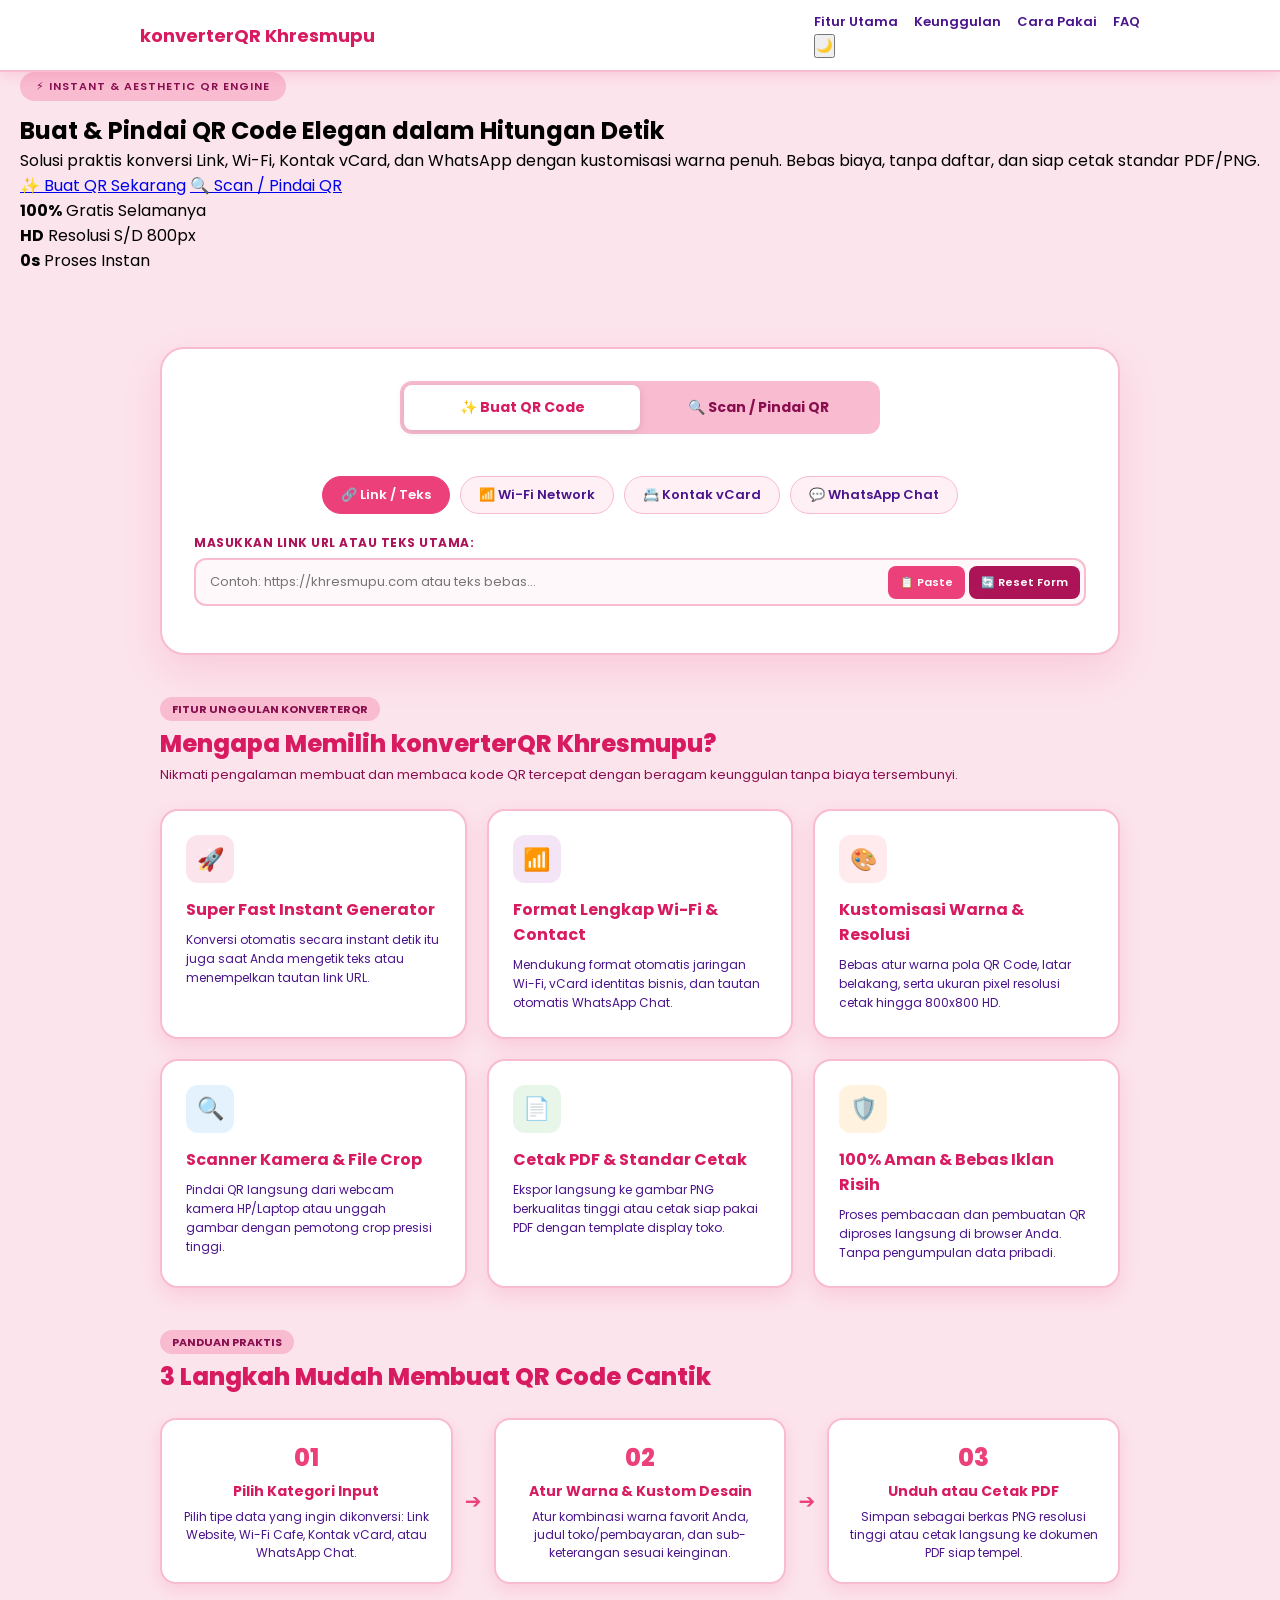
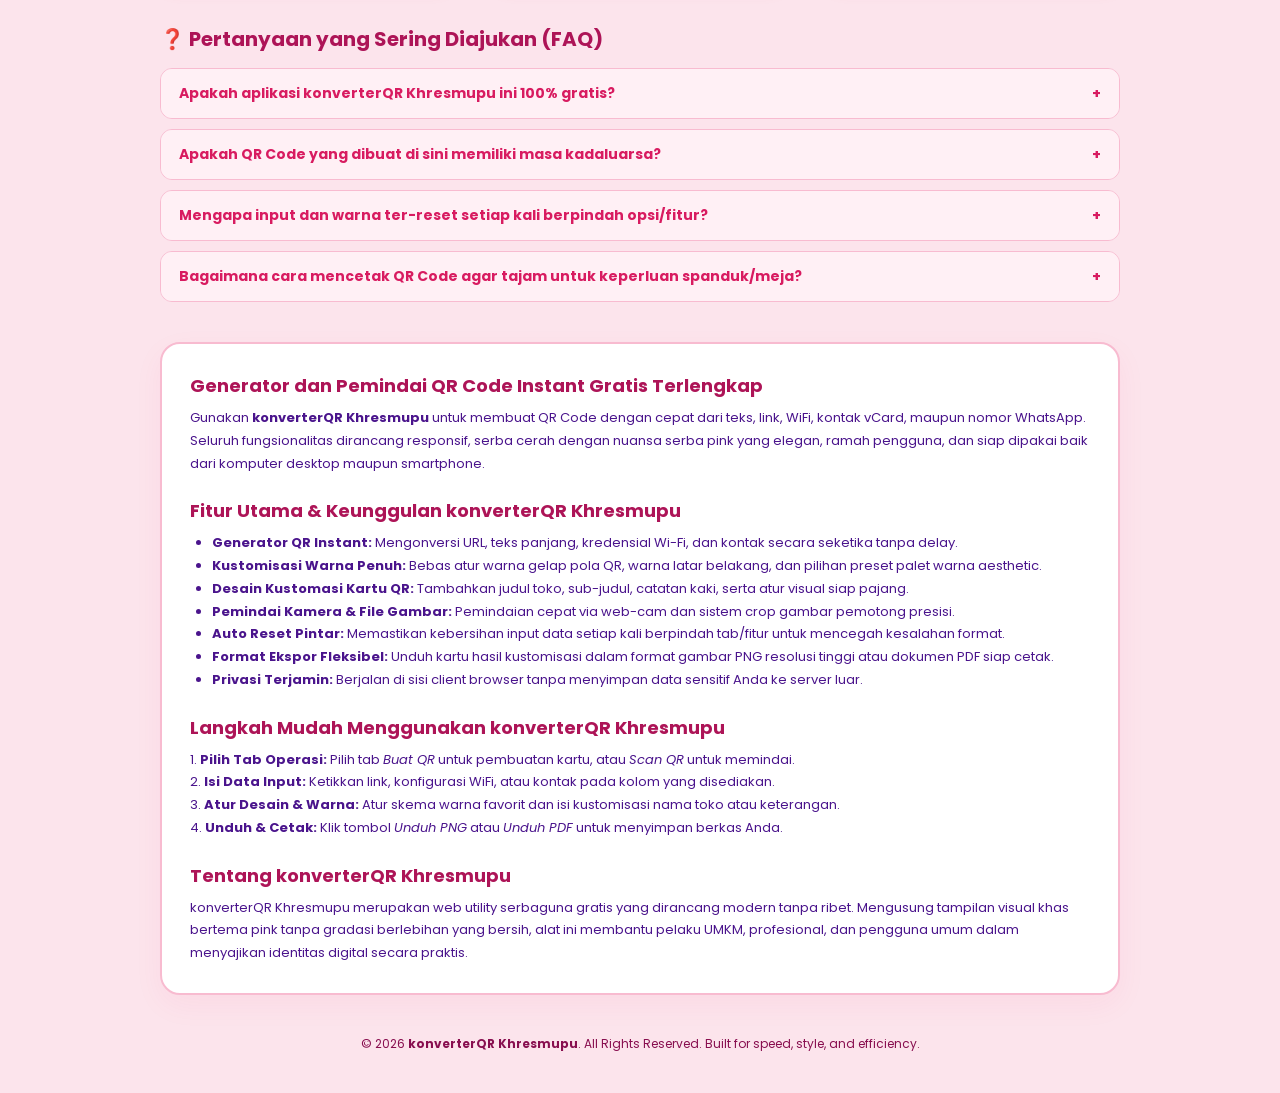
==== commit 8582a1a6: "Update index.html" ====
--- a/index.html
+++ b/index.html
@@ -1,12 +1,12 @@
 <!DOCTYPE html>
-<html lang="id">
+<html lang="id" data-theme="light">
 <head>
     <meta charset="UTF-8">
     <meta name="viewport" content="width=device-width, initial-scale=1.0">
     <meta name="google-site-verification" content="43ujvjixIp3CSea-qgEmuA0TVBsEQveTsdsb-GbOh_A" />
 
     <!-- Metadata SEO -->
-    <title>konverterQR Khresmupu - Generator & Konverter QR Code Instant Gratis & Lengkap</title>
+    <title>konverterQR Khresmupu - Generator & Pemindai QR Code Instant Gratis</title>
     <meta name="description" content="konverterQR Khresmupu adalah aplikasi pembuat & pemindai QR Code instant serba pink gratis untuk konversi link, teks, WiFi, vCard, WhatsApp, scan kamera/file, kustomisasi warna tingkat lanjut, dan cetak PDF/PNG.">
     <meta name="keywords" content="konverterQR Khresmupu, generator QR code, konverter QR, scan QR code, buat QR code pink, QR code instant, buat QR code bisnis, QR WiFi, QR vCard, QR WhatsApp, generator QR aesthetic, desain QR code custom">
     <meta name="author" content="Khresmupu">
@@ -65,33 +65,61 @@
     <!-- Notification Toast Container -->
     <div id="toast-container" class="toast-container"></div>
 
-    <!-- Global Header Navigation / Branding Banner -->
+    <!-- Global Header Navigation -->
     <header class="top-nav">
         <div class="nav-container">
             <div class="brand-logo">
                 <span class="logo-text">konverterQR <strong>Khresmupu</strong></span>
             </div>
-            <div class="nav-links">
-                <a href="#tab-section" class="nav-item">Fitur Utama</a>
-                <a href="#feature-cards-section" class="nav-item">Keunggulan</a>
-                <a href="#how-it-works" class="nav-item">Cara Pakai</a>
-                <a href="#faq-section" class="nav-item">FAQ</a>
-                <a href="#seo-article" class="nav-item">Panduan</a>
+            <div class="nav-right">
+                <div class="nav-links">
+                    <a href="#tab-section" class="nav-item">Fitur Utama</a>
+                    <a href="#feature-cards-section" class="nav-item">Keunggulan</a>
+                    <a href="#how-it-works" class="nav-item">Cara Pakai</a>
+                    <a href="#faq-section" class="nav-item">FAQ</a>
+                </div>
+                <!-- Dark / Light Mode Switcher -->
+                <button type="button" class="theme-toggle-btn" id="theme-toggle-btn" onclick="toggleTheme()" aria-label="Ubah Mode Gelap / Terang">
+                    <span id="theme-icon">🌙</span>
+                </button>
             </div>
         </div>
     </header>
 
-    <main class="container">
-        <!-- Hero Header -->
+    <!-- Hero Section dengan Call to Action -->
+    <section class="hero-section" style="margin-bottom: 50px;">
+        <div class="hero-container" >
+            <span class="brand-badge pulse-badge">⚡ Instant & Aesthetic QR Engine</span>
+            <h1 class="hero-title">Buat & Pindai QR Code Elegan dalam Hitungan Detik</h1>
+            <p class="hero-subtitle">
+                Solusi praktis konversi Link, Wi-Fi, Kontak vCard, dan WhatsApp dengan kustomisasi warna penuh. Bebas biaya, tanpa daftar, dan siap cetak standar PDF/PNG.
+            </p>
+            <div class="hero-cta-group">
+                <a href="#tab-section" onclick="switchTab('generate')" class="cta-btn cta-primary">✨ Buat QR Sekarang</a>
+                <a href="#tab-section" onclick="switchTab('scan')" class="cta-btn cta-secondary">🔍 Scan / Pindai QR</a>
+            </div>
+            <div class="hero-stats">
+                <div class="stat-item">
+                    <strong class="stat-num">100%</strong>
+                    <span class="stat-label">Gratis Selamanya</span>
+                </div>
+                <div class="stat-item">
+                    <strong class="stat-num">HD</strong>
+                    <span class="stat-label">Resolusi S/D 800px</span>
+                </div>
+                <div class="stat-item">
+                    <strong class="stat-num">0s</strong>
+                    <span class="stat-label">Proses Instan</span>
+                </div>
+            </div>
+        </div>
+    </section>
+
+    <!-- Main Workspace Container -->
+    <main class="container" id="tab-section">
         <div class="header-section">
-            <span class="brand-badge pulse-badge">⚡ Instant & Aesthetic QR Engine</span>
-            <h1 class="main-title">konverterQR Khresmupu</h1>
-            <p class="seo-intro">
-                Platform QR Code serba praktis & gratis. Buat QR Code dari Link, Wi-Fi, Kontak vCard, & WhatsApp dengan kustomisasi warna tingkat lanjut, atau pindai QR dari kamera & file gambar instant!
-            </p>
-
-            <!-- Main Tab Container (Hanya Buat QR & Scan QR - Batch QR Dihilangkan) -->
-            <div id="tab-section" class="tab-container" role="tablist">
+            <!-- Tab Container Utama -->
+            <div class="tab-container" role="tablist">
                 <button class="tab-btn active" id="btn-tab-generate" role="tab" aria-selected="true" onclick="switchTab('generate')">✨ Buat QR Code</button>
                 <button class="tab-btn" id="btn-tab-scan" role="tab" aria-selected="false" onclick="switchTab('scan')">🔍 Scan / Pindai QR</button>
             </div>
@@ -100,7 +128,7 @@
         <!-- TAB 1: GENERATE QR -->
         <section id="tab-generate" class="tab-content active" role="tabpanel">
             
-            <!-- Type Selector Sub-tabs (Otomatis Mereset Input Saat Berganti) -->
+            <!-- Type Selector Sub-tabs -->
             <div class="qr-type-selector">
                 <button class="type-btn active" onclick="switchQrType('text')">🔗 Link / Teks</button>
                 <button class="type-btn" onclick="switchQrType('wifi')">📶 Wi-Fi Network</button>
@@ -200,12 +228,12 @@
                 </div>
             </div>
 
-            <!-- Advanced Styling Panel Toggle & Options -->
+            <!-- Advanced Panel Toggle -->
             <div class="advanced-toggle-wrapper">
                 <button type="button" class="btn-toggle-advanced" onclick="toggleAdvancedOptions()">🎨 Pengaturan Warna & Tingkat Lanjut <span id="adv-arrow">▼</span></button>
             </div>
 
-            <!-- Advanced Controls (Warna, Preset Palet, Ukuran Resolusi, & Margin) -->
+            <!-- Advanced Controls Panel -->
             <div id="advanced-options" class="advanced-options-panel">
                 <div class="palette-preset-title">🎨 Preset Palet Warna Favorit:</div>
                 <div class="palette-presets">
@@ -240,35 +268,25 @@
 
             <!-- RESULT DISPLAY AREA -->
             <div id="generator-result-wrapper" class="generator-result-wrapper">
-                
-                <!-- KOLOM KIRI: Preview Kartu QR dengan Placeholder Visual -->
+                <!-- Preview Kartu QR -->
                 <div class="qr-card-column">
                     <div id="qr-card-render">
                         <div id="qr-area" class="qr-area">
-                            <!-- Judul / Nama Tempat -->
                             <h2 id="render-title" class="card-custom-title is-placeholder">[ Posisi Judul / Nama Tempat / Toko ]</h2>
-                            
-                            <!-- Sub-Judul -->
                             <p id="render-subtitle" class="card-custom-subtitle is-placeholder">[ Posisi Sub-Judul / Keterangan Promosi ]</p>
                             
-                            <!-- QR Image Container -->
                             <div class="qr-image-wrapper">
                                 <img id="qr-img" src="" crossorigin="anonymous" alt="QR Code Output">
                             </div>
                             
-                            <!-- Link Preview -->
                             <div id="qr-preview" class="qr-url-preview"></div>
-                            
-                            <!-- Deskripsi / Catatan Bawah -->
                             <p id="render-footer" class="card-custom-footer is-placeholder">[ Posisi Deskripsi / Jam Operasional / Catatan Bawah ]</p>
-                            
-                            <!-- Branding Website -->
                             <div id="render-website-brand" class="card-website-brand">konverterQR Khresmupu</div>
                         </div>
                     </div>
                 </div>
 
-                <!-- KOLOM KANAN: Form Edit Opsional & Tombol Ekspor -->
+                <!-- Form Edit Label Kartu -->
                 <div class="form-edit-column">
                     <div id="edit-card-form" class="edit-card-form">
                         <div>
@@ -295,14 +313,12 @@
                             </div>
                         </div>
 
-                        <!-- Action Buttons -->
                         <div id="export-buttons" class="button-group">
                             <button type="button" class="btn btn-png" onclick="downloadPNGCard()">🖼️ Unduh Gambar PNG</button>
                             <button type="button" class="btn btn-pdf" onclick="window.print()">📄 Unduh / Cetak PDF</button>
                         </div>
                     </div>
                 </div>
-
             </div>
         </section>
 
@@ -338,7 +354,7 @@
         </section>
     </main>
 
-    <!-- LANDING PAGE CARDS & FEATURE HIGHLIGHTS (SUPER DUPER MENARIK) -->
+    <!-- LANDING PAGE CARDS & FEATURE HIGHLIGHTS -->
     <section id="feature-cards-section" class="landing-cards-container">
         <div class="section-header text-center">
             <span class="sub-title-badge">Fitur Unggulan KonverterQR</span>
@@ -347,42 +363,31 @@
         </div>
 
         <div class="cards-grid">
-            <!-- Card 1 -->
             <div class="feature-card">
                 <div class="card-icon-box pink-bg">🚀</div>
                 <h3>Super Fast Instant Generator</h3>
                 <p>Konversi otomatis secara instant detik itu juga saat Anda mengetik teks atau menempelkan tautan link URL.</p>
             </div>
-
-            <!-- Card 2 -->
             <div class="feature-card">
                 <div class="card-icon-box purple-bg">📶</div>
                 <h3>Format Lengkap Wi-Fi & Contact</h3>
                 <p>Mendukung format otomatis jaringan Wi-Fi, vCard identitas bisnis, dan tautan otomatis WhatsApp Chat.</p>
             </div>
-
-            <!-- Card 3 -->
             <div class="feature-card">
                 <div class="card-icon-box red-bg">🎨</div>
                 <h3>Kustomisasi Warna & Resolusi</h3>
                 <p>Bebas atur warna pola QR Code, latar belakang, serta ukuran pixel resolusi cetak hingga 800x800 HD.</p>
             </div>
-
-            <!-- Card 4 -->
             <div class="feature-card">
                 <div class="card-icon-box blue-bg">🔍</div>
                 <h3>Scanner Kamera & File Crop</h3>
                 <p>Pindai QR langsung dari webcam kamera HP/Laptop atau unggah gambar dengan pemotong crop presisi tinggi.</p>
             </div>
-
-            <!-- Card 5 -->
             <div class="feature-card">
                 <div class="card-icon-box green-bg">📄</div>
                 <h3>Cetak PDF & Standar Cetak</h3>
                 <p>Ekspor langsung ke gambar PNG berkualitas tinggi atau cetak siap pakai PDF dengan template display toko.</p>
             </div>
-
-            <!-- Card 6 -->
             <div class="feature-card">
                 <div class="card-icon-box orange-bg">🛡️</div>
                 <h3>100% Aman & Bebas Iklan Risih</h3>
@@ -432,7 +437,6 @@
                     <p>Ya, 100% gratis selamanya tanpa batasan penggunaan, tanpa batasan unduhan, dan tanpa registrasi akun.</p>
                 </div>
             </div>
-
             <div class="accordion-item">
                 <button class="accordion-header" onclick="toggleAccordion(this)">
                     Apakah QR Code yang dibuat di sini memiliki masa kadaluarsa?
@@ -442,7 +446,6 @@
                     <p>Tidak ada masa kadaluarsa. QR Code yang dihasilkan bersifat QR Code Statis yang langsung mengodekan data ke dalam pola visual secara permanen.</p>
                 </div>
             </div>
-
             <div class="accordion-item">
                 <button class="accordion-header" onclick="toggleAccordion(this)">
                     Mengapa input dan warna ter-reset setiap kali berpindah opsi/fitur?
@@ -452,7 +455,6 @@
                     <p>Fitur Auto-Reset memastikan tidak ada bentrok data antar tipe input (seperti data Wi-Fi yang terbawa ke Link Teks) sehingga hasil QR Code Anda selalu bersih dan akurat.</p>
                 </div>
             </div>
-
             <div class="accordion-item">
                 <button class="accordion-header" onclick="toggleAccordion(this)">
                     Bagaimana cara mencetak QR Code agar tajam untuk keperluan spanduk/meja?
--- a/style.css
+++ b/style.css
@@ -12,7 +12,7 @@
 }
 
 /* =========================
-   RESET
+   RESET & BASE STYLES
 ========================= */
 
 * {
@@ -22,41 +22,83 @@
     font-family: 'Poppins', system-ui, -apple-system, sans-serif;
 }
 
-/* =========================
-   BODY
-========================= */
+html {
+    scroll-behavior: smooth;
+}
 
 body {
     background-color: var(--bg-color);
     display: flex;
     flex-direction: column;
-    justify-content: center;
+    justify-content: flex-start;
     align-items: center;
     min-height: 100vh;
-    padding: 20px;
+    padding: 0 0 40px 0;
+}
+
+/* Top Navigation Bar */
+.top-nav {
+    width: 100%;
+    background-color: var(--card-bg);
+    border-bottom: 2px solid var(--border-color);
+    padding: 12px 24px;
+    box-shadow: 0 4px 12px var(--shadow-color);
+    position: sticky;
+    top: 0;
+    z-index: 1000;
+}
+
+.nav-container {
+    max-width: 1000px;
+    margin: 0 auto;
+    display: flex;
+    justify-content: space-between;
+    align-items: center;
+}
+
+.brand-logo {
+    display: flex;
+    align-items: center;
+    gap: 8px;
+    font-size: 18px;
+    font-weight: 700;
+    color: var(--primary);
+}
+
+.nav-links {
+    display: flex;
+    gap: 16px;
+}
+
+.nav-item {
+    text-decoration: none;
+    color: var(--text-dark);
+    font-size: 13px;
+    font-weight: 600;
+    transition: color 0.2s;
+}
+
+.nav-item:hover {
+    color: var(--primary);
 }
 
 /* =========================
-   MAIN CONTAINER
+   CONTAINER & LAYOUT
 ========================= */
 
 .container {
     background: var(--card-bg);
     border-radius: 24px;
     padding: 32px;
-    width: 100%;
-    max-width: 920px;
-    height: fit-content;
+    width: 95%;
+    max-width: 960px;
+    margin-top: 24px;
     box-shadow: 0 16px 40px var(--shadow-color);
     border: 2px solid var(--border-color);
     text-align: center;
     display: flex;
     flex-direction: column;
 }
-
-/* =========================
-   HEADER
-========================= */
 
 .header-section {
     margin-bottom: 20px;
@@ -67,27 +109,37 @@
     color: var(--text-muted);
     font-size: 11px;
     font-weight: 600;
-    padding: 4px 14px;
+    padding: 6px 16px;
     border-radius: 20px;
     display: inline-block;
-    margin-bottom: 10px;
+    margin-bottom: 12px;
     text-transform: uppercase;
     letter-spacing: 1px;
 }
 
+.pulse-badge {
+    animation: pulse 2s infinite;
+}
+
+@keyframes pulse {
+    0% { transform: scale(1); }
+    50% { transform: scale(1.04); }
+    100% { transform: scale(1); }
+}
+
 .main-title {
     color: var(--primary);
-    font-size: 26px;
-    font-weight: 700;
-    margin-bottom: 8px;
+    font-size: 30px;
+    font-weight: 800;
+    margin-bottom: 10px;
 }
 
 .seo-intro {
     color: var(--text-muted);
-    font-size: 13px;
+    font-size: 14px;
     line-height: 1.6;
-    margin-bottom: 20px;
-    max-width: 600px;
+    margin-bottom: 24px;
+    max-width: 680px;
     margin-left: auto;
     margin-right: auto;
 }
@@ -109,12 +161,12 @@
 
 .tab-btn {
     flex: 1;
-    padding: 10px;
+    padding: 12px;
     border: none;
     background: transparent;
     color: var(--text-muted);
-    font-weight: 600;
-    font-size: 13px;
+    font-weight: 700;
+    font-size: 14px;
     border-radius: 8px;
     cursor: pointer;
     transition: all 0.2s ease;
@@ -123,12 +175,8 @@
 .tab-btn.active {
     background-color: var(--card-bg);
     color: var(--primary);
-    box-shadow: 0 2px 8px rgba(0, 0, 0, 0.08);
-}
-
-/* =========================
-   TAB CONTENT
-========================= */
+    box-shadow: 0 2px 10px rgba(0, 0, 0, 0.1);
+}
 
 .tab-content {
     display: none;
@@ -140,11 +188,72 @@
 }
 
 /* =========================
-   FORM
+   TYPE SELECTORS (Sub-tabs)
 ========================= */
 
+.qr-type-selector {
+    display: flex;
+    gap: 10px;
+    margin-bottom: 20px;
+    justify-content: center;
+    flex-wrap: wrap;
+}
+
+.type-btn {
+    background-color: var(--accent-bg);
+    border: 1px solid var(--border-color);
+    color: var(--text-dark);
+    padding: 8px 18px;
+    border-radius: 20px;
+    font-size: 13px;
+    font-weight: 600;
+    cursor: pointer;
+    transition: all 0.2s ease;
+}
+
+.type-btn:hover, .type-btn.active {
+    background-color: var(--secondary);
+    color: white;
+    border-color: var(--secondary);
+}
+
+.type-form-block {
+    display: none;
+}
+
+.type-form-block.active {
+    display: block;
+}
+
+.grid-form-2 {
+    display: grid;
+    grid-template-columns: 1fr 1fr;
+    gap: 12px;
+    text-align: left;
+}
+
+.grid-form-3 {
+    display: grid;
+    grid-template-columns: 1fr 1fr 1fr;
+    gap: 12px;
+    text-align: left;
+}
+
+.form-action-align {
+    display: flex;
+    align-items: flex-end;
+}
+
+.w-100 {
+    width: 100%;
+}
+
+/* =========================
+   FORM ELEMENTS
+========================= */
+
 .form-group {
-    margin-bottom: 20px;
+    margin-bottom: 15px;
     text-align: left;
 }
 
@@ -153,7 +262,7 @@
     font-size: 12px;
     font-weight: 700;
     color: var(--primary-hover);
-    margin-bottom: 8px;
+    margin-bottom: 6px;
     text-transform: uppercase;
     letter-spacing: 0.5px;
 }
@@ -164,7 +273,7 @@
     align-items: center;
 }
 
-input[type="text"] {
+input[type="text"], select, textarea {
     width: 100%;
     padding: 12px 14px;
     border: 2px solid var(--border-color);
@@ -176,19 +285,24 @@
     background-color: #fff8fa;
 }
 
+input[type="color"] {
+    width: 100%;
+    height: 42px;
+    border: 2px solid var(--border-color);
+    border-radius: 8px;
+    cursor: pointer;
+    background: transparent;
+}
+
 #input-text {
-    padding-right: 145px;
-}
-
-input[type="text"]:focus {
+    padding-right: 170px;
+}
+
+input[type="text"]:focus, select:focus, textarea:focus {
     border-color: var(--secondary);
     background-color: var(--card-bg);
     box-shadow: 0 0 0 3px rgba(233, 30, 99, 0.15);
 }
-
-/* =========================
-   INPUT ACTIONS
-========================= */
 
 .input-actions {
     position: absolute;
@@ -201,7 +315,7 @@
     background-color: var(--secondary);
     color: white;
     border: none;
-    padding: 7px 10px;
+    padding: 8px 12px;
     border-radius: 8px;
     font-size: 11px;
     font-weight: 600;
@@ -222,7 +336,70 @@
 }
 
 /* =========================
-   GENERATOR RESULT
+   ADVANCED OPTIONS & PRESETS
+========================= */
+
+.advanced-toggle-wrapper {
+    margin-bottom: 12px;
+    text-align: right;
+    display: none;
+}
+
+.btn-toggle-advanced {
+    background: none;
+    border: none;
+    color: var(--primary);
+    font-size: 13px;
+    font-weight: 700;
+    cursor: pointer;
+}
+
+.advanced-options-panel {
+    display: none;
+    background: var(--accent-bg);
+    border: 1px dashed var(--border-color);
+    padding: 16px;
+    border-radius: 14px;
+    margin-bottom: 18px;
+}
+
+.palette-preset-title {
+    font-size: 12px;
+    font-weight: 700;
+    color: var(--primary);
+    margin-bottom: 8px;
+    text-align: left;
+}
+
+.palette-presets {
+    display: flex;
+    gap: 8px;
+    flex-wrap: wrap;
+    margin-bottom: 10px;
+}
+
+.preset-chip {
+    border: none;
+    padding: 6px 12px;
+    border-radius: 16px;
+    font-size: 11px;
+    font-weight: 600;
+    cursor: pointer;
+    transition: transform 0.2s;
+}
+
+.preset-chip:hover {
+    transform: translateY(-2px);
+}
+
+.chip-pink { background-color: #d81b60; color: white; }
+.chip-dark { background-color: #000000; color: white; }
+.chip-navy { background-color: #0d47a1; color: white; }
+.chip-emerald { background-color: #1b5e20; color: white; }
+.chip-purple { background-color: #4a148c; color: white; }
+
+/* =========================
+   GENERATOR RESULT & CARDS
 ========================= */
 
 .generator-result-wrapper {
@@ -232,19 +409,10 @@
     align-items: stretch;
 }
 
-.qr-card-column {
+.qr-card-column, .form-edit-column {
     flex: 1;
     width: 100%;
 }
-
-.form-edit-column {
-    flex: 1;
-    width: 100%;
-}
-
-/* =========================
-   EDIT CARD FORM
-========================= */
 
 .edit-card-form {
     background-color: var(--accent-bg);
@@ -281,10 +449,6 @@
     font-size: 12px;
 }
 
-/* =========================
-   CHECKBOX
-========================= */
-
 .checkbox-group {
     display: flex;
     align-items: center;
@@ -307,10 +471,6 @@
     color: var(--text-dark);
 }
 
-/* =========================
-   QR CARD
-========================= */
-
 #qr-card-render {
     background: var(--card-bg);
     border-radius: 16px;
@@ -331,14 +491,6 @@
     height: 100%;
 }
 
-/* =========================
-   QR CARD CONTENT
-========================= */
-
-.card-custom-badge {
-    display: none !important;
-}
-
 .card-custom-title {
     color: var(--primary);
     font-size: 18px;
@@ -360,12 +512,22 @@
     font-style: italic;
 }
 
+.qr-image-wrapper {
+    position: relative;
+    display: inline-block;
+}
+
 .qr-area img {
     max-width: 190px;
     height: auto;
     border-radius: 12px;
     box-shadow: 0 4px 15px rgba(216, 27, 96, 0.15);
     border: 4px solid var(--card-bg);
+    transition: transform 0.3s ease;
+}
+
+.qr-area img:hover {
+    transform: scale(1.03);
 }
 
 .qr-url-preview {
@@ -399,7 +561,7 @@
 }
 
 /* =========================
-   DOWNLOAD BUTTONS
+   BUTTONS
 ========================= */
 
 .button-group {
@@ -458,7 +620,7 @@
 }
 
 /* =========================
-   QR SCANNER
+   QR SCANNER & CROP
 ========================= */
 
 #reader {
@@ -476,10 +638,6 @@
     margin: 0 auto;
     width: 100%;
 }
-
-/* =========================
-   FILE UPLOAD
-========================= */
 
 .file-input-wrapper {
     margin-bottom: 15px;
@@ -506,10 +664,6 @@
     background-color: var(--border-color);
 }
 
-/* =========================
-   IMAGE CROP
-========================= */
-
 .crop-container {
     display: none;
     margin-top: 15px;
@@ -529,10 +683,6 @@
     max-width: 100%;
     display: block;
 }
-
-/* =========================
-   SCAN RESULT
-========================= */
 
 .scan-result-box {
     margin-top: 15px;
@@ -548,7 +698,7 @@
 .scan-result-box h4 {
     margin: 0 0 6px 0;
     color: var(--primary-hover);
-    font-size: 12px;
+    font-size: 13px;
     text-transform: uppercase;
 }
 
@@ -572,14 +722,195 @@
 }
 
 /* =========================
-   SEO CONTENT
+   LANDING PAGE CARDS & FEATURES
 ========================= */
 
+.landing-cards-container {
+    width: 95%;
+    max-width: 960px;
+    margin-top: 40px;
+}
+
+.section-header {
+    margin-bottom: 24px;
+}
+
+.sub-title-badge {
+    background: var(--border-color);
+    color: var(--text-muted);
+    font-size: 11px;
+    font-weight: 700;
+    padding: 4px 12px;
+    border-radius: 12px;
+    text-transform: uppercase;
+}
+
+.section-title {
+    color: var(--primary);
+    font-size: 24px;
+    font-weight: 800;
+    margin-top: 6px;
+}
+
+.section-desc {
+    color: var(--text-muted);
+    font-size: 13px;
+    margin-top: 4px;
+}
+
+.cards-grid {
+    display: grid;
+    grid-template-columns: repeat(auto-fit, minmax(280px, 1fr));
+    gap: 20px;
+}
+
+.feature-card {
+    background: var(--card-bg);
+    border: 2px solid var(--border-color);
+    border-radius: 18px;
+    padding: 24px;
+    text-align: left;
+    box-shadow: 0 8px 20px var(--shadow-color);
+    transition: transform 0.3s ease, box-shadow 0.3s ease;
+}
+
+.feature-card:hover {
+    transform: translateY(-5px);
+    box-shadow: 0 12px 28px rgba(233, 30, 99, 0.2);
+}
+
+.card-icon-box {
+    width: 48px;
+    height: 48px;
+    border-radius: 12px;
+    display: flex;
+    align-items: center;
+    justify-content: center;
+    font-size: 22px;
+    margin-bottom: 14px;
+}
+
+.pink-bg { background-color: #fce4ec; }
+.purple-bg { background-color: #f3e5f5; }
+.red-bg { background-color: #ffebee; }
+.blue-bg { background-color: #e3f2fd; }
+.green-bg { background-color: #e8f5e9; }
+.orange-bg { background-color: #fff3e0; }
+
+.feature-card h3 {
+    color: var(--primary);
+    font-size: 16px;
+    font-weight: 700;
+    margin-bottom: 8px;
+}
+
+.feature-card p {
+    color: var(--text-dark);
+    font-size: 12px;
+    line-height: 1.6;
+}
+
+/* HOW IT WORKS SECTION */
+.how-it-works-section {
+    width: 95%;
+    max-width: 960px;
+    margin-top: 40px;
+}
+
+.steps-wrapper {
+    display: flex;
+    justify-content: space-between;
+    align-items: center;
+    gap: 12px;
+    flex-wrap: wrap;
+}
+
+.step-box {
+    background: var(--card-bg);
+    border: 2px solid var(--border-color);
+    border-radius: 16px;
+    padding: 20px;
+    flex: 1;
+    min-width: 220px;
+    text-align: center;
+    box-shadow: 0 6px 16px var(--shadow-color);
+}
+
+.step-number {
+    font-size: 24px;
+    font-weight: 800;
+    color: var(--secondary);
+    margin-bottom: 6px;
+}
+
+.step-box h4 {
+    color: var(--primary);
+    font-size: 14px;
+    margin-bottom: 6px;
+}
+
+.step-box p {
+    font-size: 12px;
+    color: var(--text-dark);
+    line-height: 1.5;
+}
+
+.step-divider {
+    font-size: 20px;
+    color: var(--secondary);
+    font-weight: bold;
+}
+
+/* FAQ & SEO */
+.faq-section {
+    width: 95%;
+    max-width: 960px;
+    margin: 40px auto 0;
+    text-align: left;
+}
+
+.faq-section h2 {
+    font-size: 20px;
+    color: var(--primary-hover);
+    margin-bottom: 14px;
+}
+
+.accordion-item {
+    background: var(--card-bg);
+    border: 1px solid var(--border-color);
+    border-radius: 12px;
+    margin-bottom: 10px;
+    overflow: hidden;
+}
+
+.accordion-header {
+    width: 100%;
+    padding: 14px 18px;
+    background: var(--accent-bg);
+    border: none;
+    text-align: left;
+    font-size: 14px;
+    font-weight: 700;
+    color: var(--primary);
+    cursor: pointer;
+    display: flex;
+    justify-content: space-between;
+    align-items: center;
+}
+
+.accordion-body {
+    display: none;
+    padding: 14px 18px;
+    font-size: 13px;
+    color: var(--text-dark);
+    line-height: 1.6;
+}
+
 .seo-content {
-    width: 100%;
-    max-width: 920px;
-    margin: 24px auto 0;
-    padding: 24px;
+    width: 95%;
+    max-width: 960px;
+    margin: 30px auto 0;
+    padding: 28px;
     background: var(--card-bg);
     border: 2px solid var(--border-color);
     border-radius: 20px;
@@ -597,8 +928,7 @@
     margin-top: 22px;
 }
 
-.seo-content p,
-.seo-content li {
+.seo-content p, .seo-content li {
     color: var(--text-dark);
     font-size: 13px;
     line-height: 1.75;
@@ -609,33 +939,49 @@
     padding-left: 22px;
 }
 
-/* =========================
-   RESPONSIVE
-========================= */
-
+.footer-bottom {
+    margin-top: 40px;
+    font-size: 12px;
+    color: var(--text-muted);
+}
+
+/* TOAST NOTIFICATION */
+.toast-container {
+    position: fixed;
+    bottom: 20px;
+    right: 20px;
+    z-index: 9999;
+}
+
+.toast {
+    background: var(--primary);
+    color: white;
+    padding: 10px 18px;
+    border-radius: 8px;
+    font-size: 12px;
+    font-weight: 600;
+    box-shadow: 0 4px 12px rgba(0,0,0,0.15);
+    margin-top: 8px;
+    animation: fadeIn 0.3s ease;
+}
+
+@keyframes fadeIn {
+    from { opacity: 0; transform: translateY(10px); }
+    to { opacity: 1; transform: translateY(0); }
+}
+
+/* RESPONSIVE & PRINT */
 @media (max-width: 768px) {
-
-    .container {
-        padding: 20px;
-        border-radius: 18px;
-    }
-
-    .generator-result-wrapper {
-        flex-direction: column;
-    }
-
-    .seo-content {
-        padding: 18px;
-    }
-
-    .seo-content h2 {
-        font-size: 16px;
-    }
-}
-
-/* =========================
-   PRINT / PDF
-========================= */
+    .nav-links { display: none; }
+    .container { padding: 20px; border-radius: 18px; }
+    .generator-result-wrapper { flex-direction: column; }
+    .grid-form-2, .grid-form-3 { grid-template-columns: 1fr; }
+    .steps-wrapper { flex-direction: column; }
+    .step-divider { transform: rotate(90deg); margin: 6px 0; }
+    #input-text { padding-right: 14px; margin-bottom: 8px; }
+    .input-wrapper { flex-direction: column; align-items: stretch; }
+    .input-actions { position: static; margin-top: 6px; justify-content: flex-end; }
+}
 
 @page {
     margin: 0;
@@ -643,9 +989,7 @@
 }
 
 @media print {
-
-    html,
-    body {
+    html, body {
         height: auto;
         min-height: 0 !important;
         background: none !important;
@@ -653,24 +997,14 @@
         margin: 0 !important;
         overflow: hidden;
     }
-
     body {
         display: flex;
         justify-content: center;
         align-items: center;
     }
-
-    .header-section,
-    .tab-container,
-    .form-group,
-    .form-edit-column,
-    .button-group,
-    .input-actions,
-    #tab-scan,
-    .seo-content {
+    .top-nav, .header-section, .tab-container, .form-group, .form-edit-column, .button-group, .input-actions, #tab-scan, .advanced-toggle-wrapper, .advanced-options-panel, .landing-cards-container, .how-it-works-section, .faq-section, .seo-content, .footer-bottom, .qr-type-selector {
         display: none !important;
     }
-
     .container {
         box-shadow: none !important;
         border: none !important;
@@ -679,14 +1013,12 @@
         max-width: 400px !important;
         margin: auto !important;
     }
-
     #qr-card-render {
         border: 2px solid var(--primary);
         padding: 20px;
         border-radius: 20px;
         page-break-inside: avoid;
     }
-
     .qr-area {
         background: none;
         border: none;
@@ -694,20 +1026,17 @@
         margin-bottom: 0;
         display: flex !important;
     }
-
     .qr-area img {
         box-shadow: none;
         border: 2px solid var(--border-color);
         width: 220px;
         max-width: 100%;
     }
-
     .qr-url-preview {
         font-size: 12px;
         color: #000000;
     }
-
     .is-placeholder {
         display: none !important;
     }
-}+}
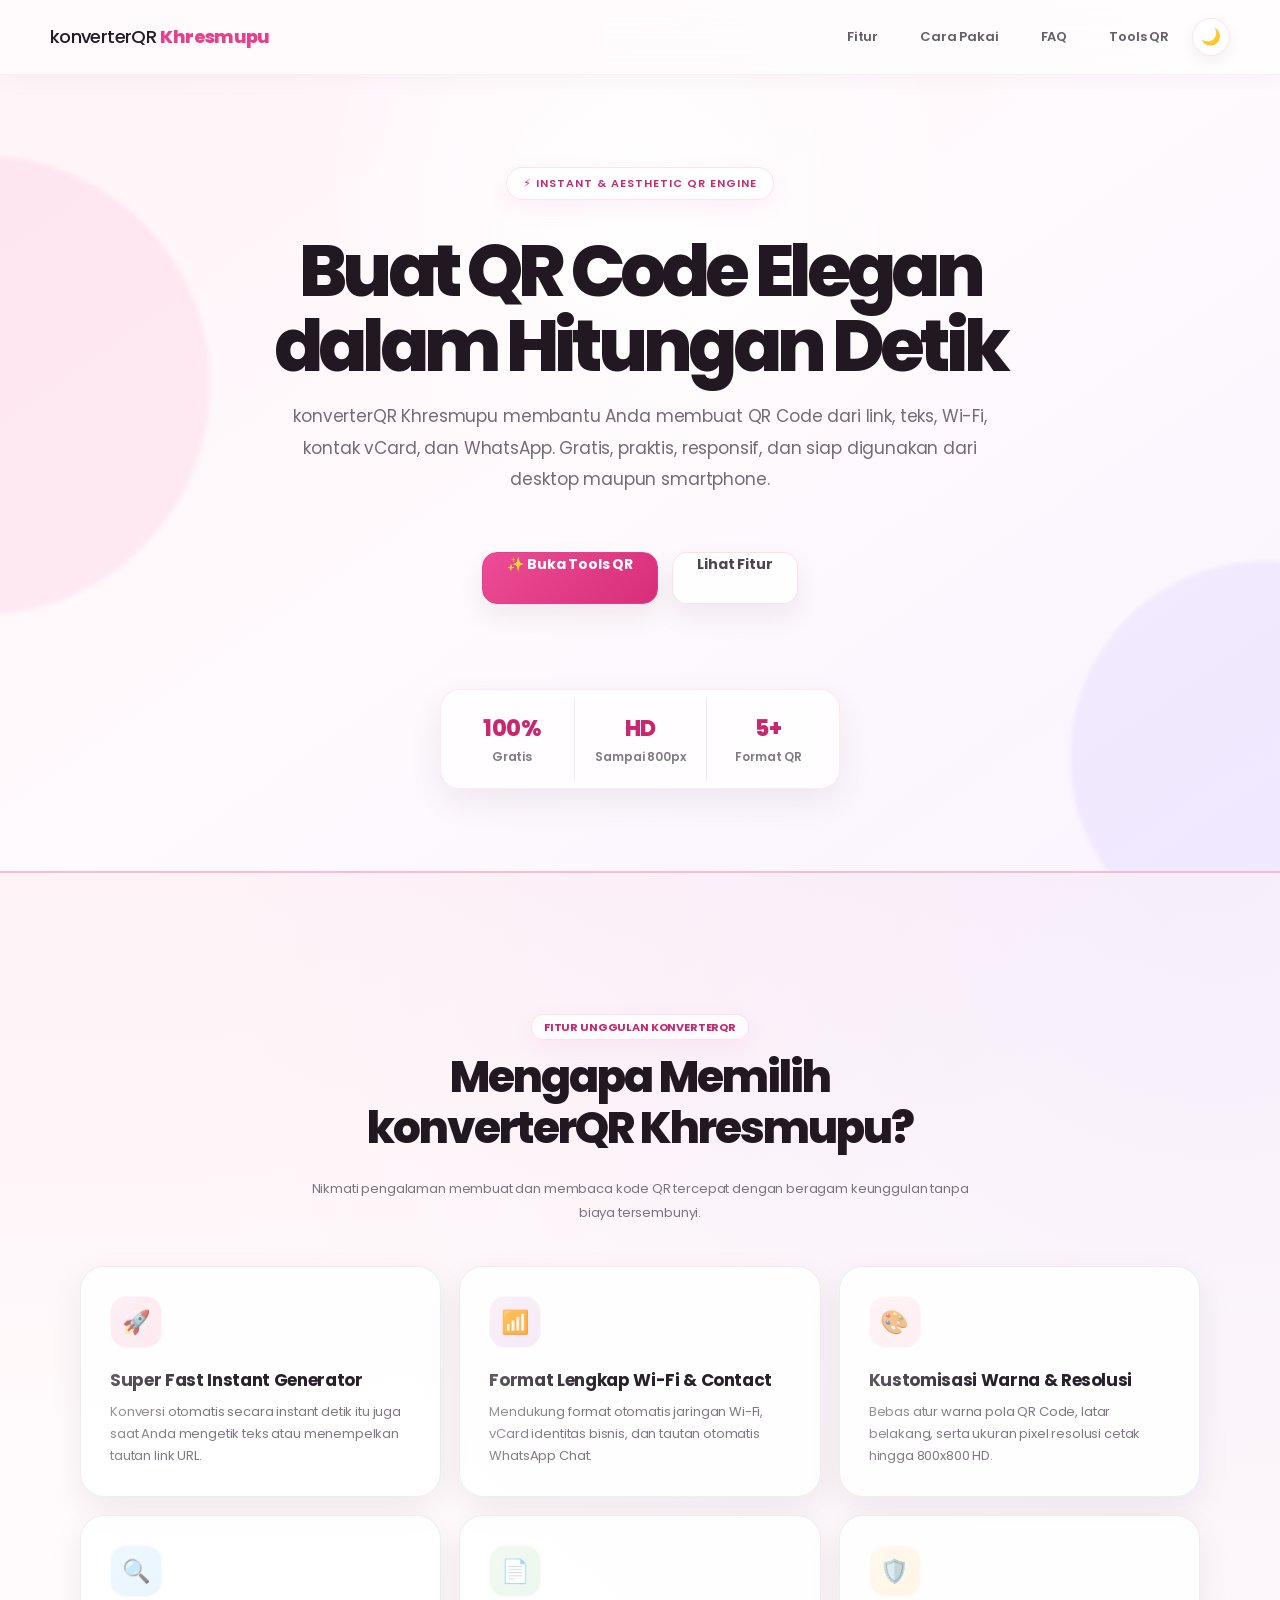
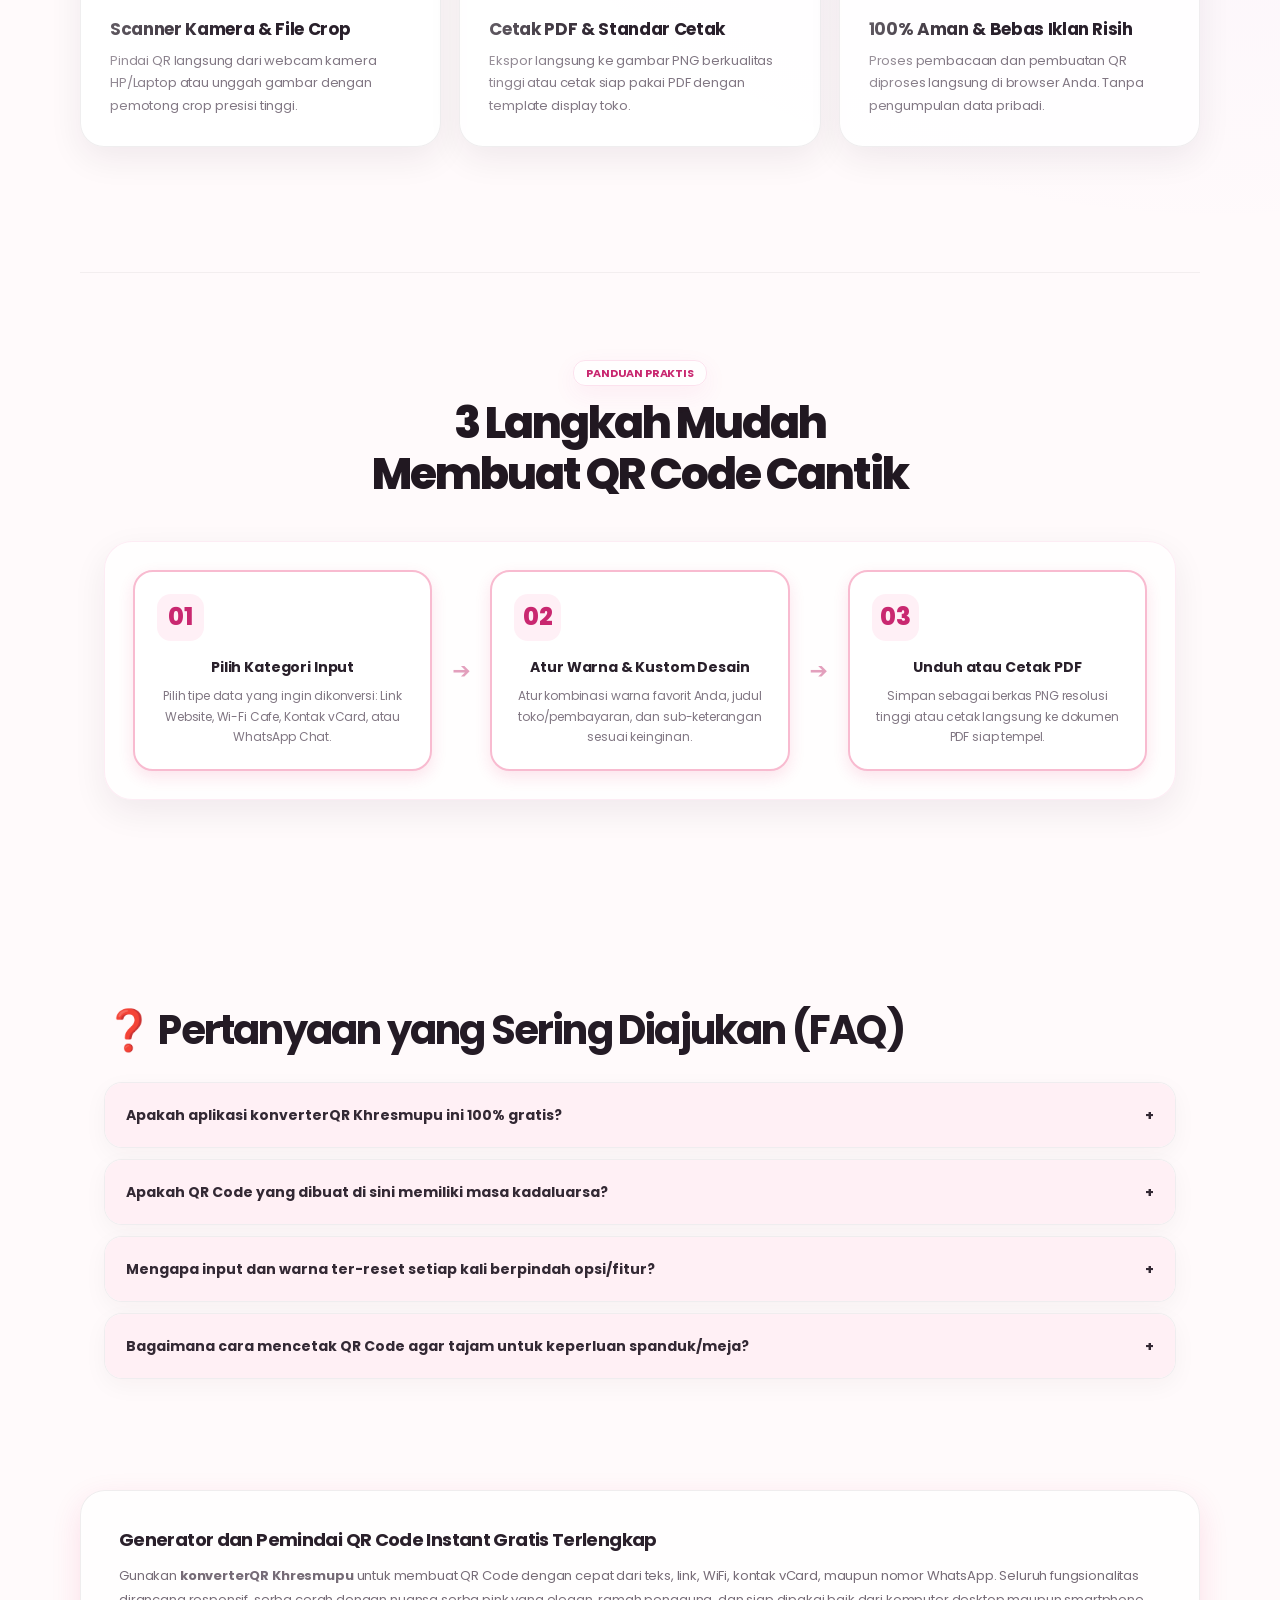
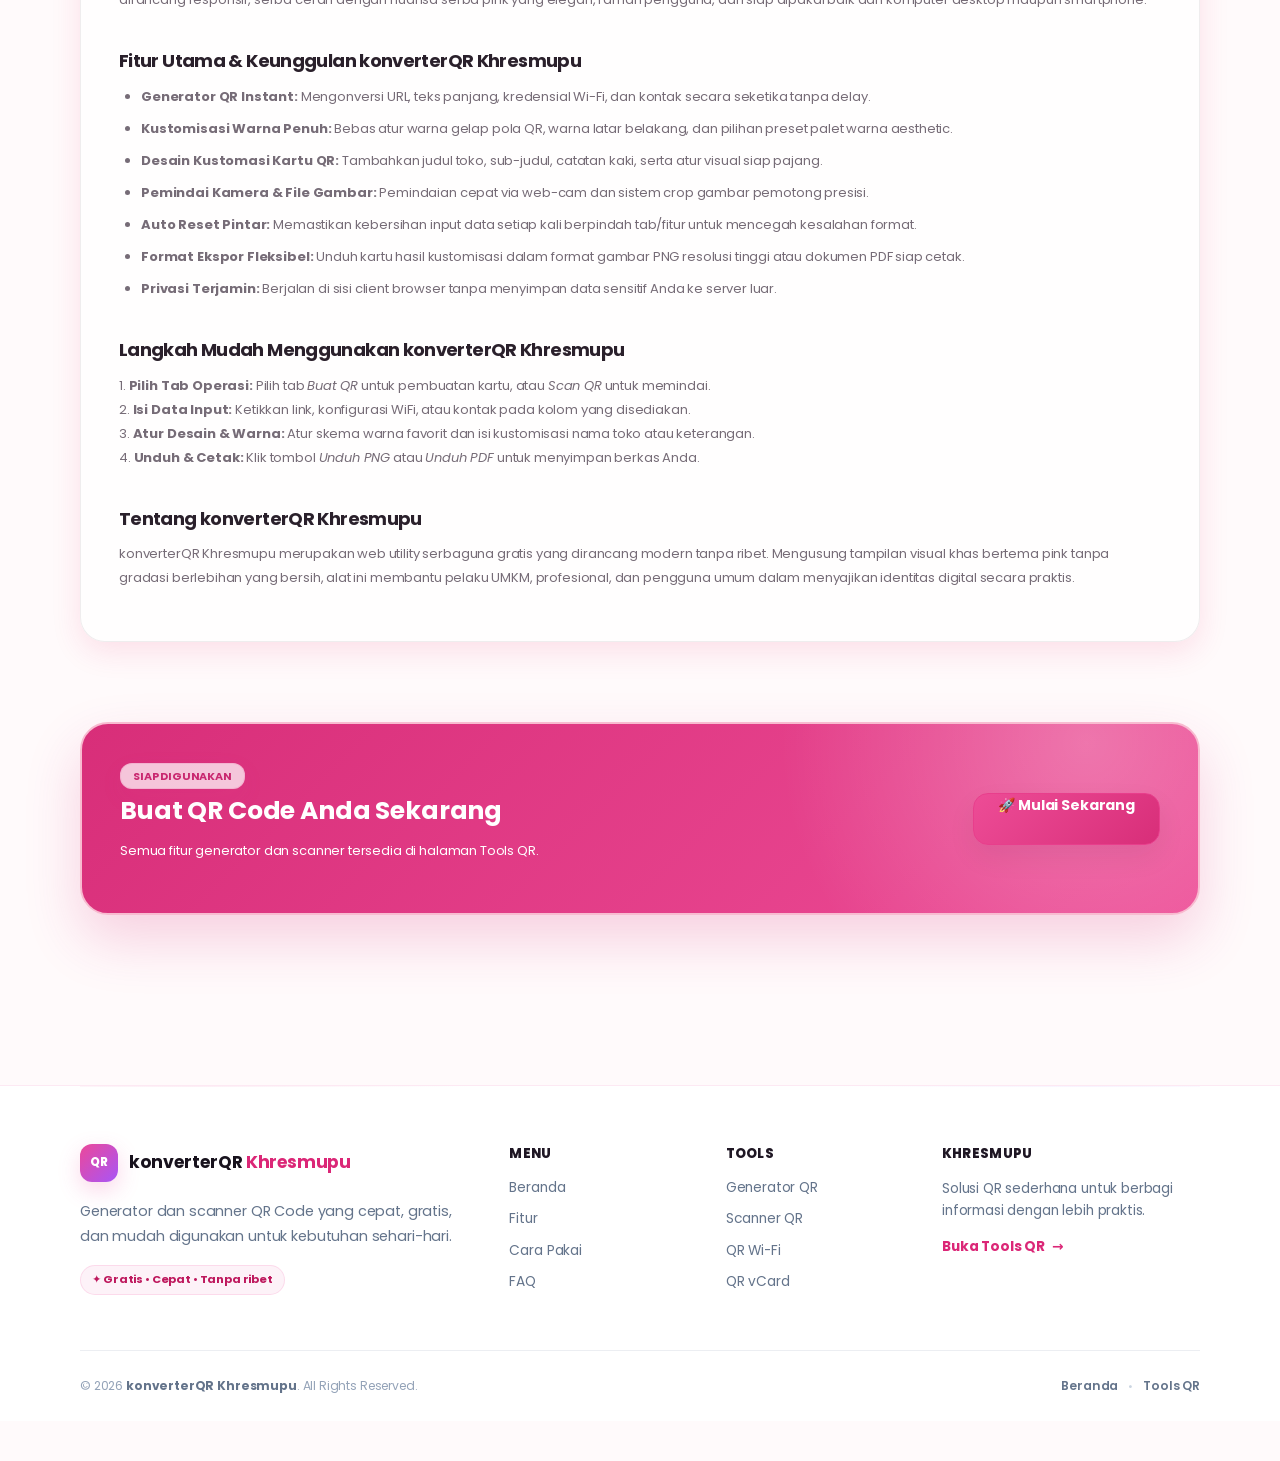
==== commit 921f3067: "Add files via upload" ====
--- a/index.html
+++ b/index.html
@@ -3,57 +3,37 @@
 <head>
     <meta charset="UTF-8">
     <meta name="viewport" content="width=device-width, initial-scale=1.0">
-    <meta name="google-site-verification" content="43ujvjixIp3CSea-qgEmuA0TVBsEQveTsdsb-GbOh_A" />
-
-    <!-- Metadata SEO -->
-    <title>konverterQR Khresmupu - Generator & Pemindai QR Code Instant Gratis</title>
-    <meta name="description" content="konverterQR Khresmupu adalah aplikasi pembuat & pemindai QR Code instant serba pink gratis untuk konversi link, teks, WiFi, vCard, WhatsApp, scan kamera/file, kustomisasi warna tingkat lanjut, dan cetak PDF/PNG.">
-    <meta name="keywords" content="konverterQR Khresmupu, generator QR code, konverter QR, scan QR code, buat QR code pink, QR code instant, buat QR code bisnis, QR WiFi, QR vCard, QR WhatsApp, generator QR aesthetic, desain QR code custom">
+
+    <title>konverterQR Khresmupu - Generator QR Code Gratis & Online</title>
+    <meta name="description" content="konverterQR Khresmupu adalah generator QR Code gratis dan online untuk membuat QR dari link, teks, Wi-Fi, kontak vCard, dan WhatsApp. Tersedia tools scanner kamera dan gambar.">
+    <meta name="keywords" content="konverterQR Khresmupu, generator QR code, pembuat QR code gratis, QR code online, QR WiFi, QR vCard, QR WhatsApp, scan QR code, scanner QR">
     <meta name="author" content="Khresmupu">
     <meta name="robots" content="index, follow, max-snippet:-1, max-image-preview:large, max-video-preview:-1">
+    <meta name="google-site-verification" content="43ujvjixIp3CSea-qgEmuA0TVBsEQveTsdsb-GbOh_A">
     <link rel="canonical" href="https://konverterqr-khresmupu.netlify.app/">
 
-    <!-- Open Graph / Facebook -->
     <meta property="og:type" content="website">
     <meta property="og:url" content="https://konverterqr-khresmupu.netlify.app/">
-    <meta property="og:title" content="konverterQR Khresmupu - Generator & Pemindai QR Code Instant Modern">
-    <meta property="og:description" content="Ubah teks/link jadi QR Code cantik serba pink, kustomisasi warna & desain tingkat lanjut, unduh PNG/PDF, atau scan QR via kamera dan unggah file secara gratis!">
-    <meta property="og:image" content="https://konverterqr-khresmupu.netlify.app/KasKeuanganKhresmupu.png">
-
-    <!-- Twitter -->
-    <meta property="twitter:card" content="summary_large_image">
-    <meta property="twitter:url" content="https://konverterqr-khresmupu.netlify.app/">
-    <meta property="twitter:title" content="konverterQR Khresmupu - Generator & Pemindai QR Code Instant">
-    <meta property="twitter:description" content="Aplikasi pembuat & pemindai QR Code instan gratis, cepat, tanpa registrasi, dan kustomisasi warna penuh.">
-    <meta property="twitter:image" content="https://konverterqr-khresmupu.netlify.app/KasKeuanganKhresmupu.png">
-
-    <!-- Fonts & External Libraries -->
+    <meta property="og:title" content="konverterQR Khresmupu - Generator QR Code Gratis">
+    <meta property="og:description" content="Buat QR Code dari link, teks, Wi-Fi, vCard, dan WhatsApp secara gratis. Gunakan tools scanner untuk membaca QR dari kamera atau gambar.">
+
+    <meta name="twitter:card" content="summary_large_image">
+    <meta name="twitter:title" content="konverterQR Khresmupu - Generator QR Code Gratis">
+    <meta name="twitter:description" content="Generator QR Code online gratis dengan fitur Link, Teks, Wi-Fi, vCard, WhatsApp dan scanner QR.">
+
     <link rel="preconnect" href="https://fonts.googleapis.com">
     <link rel="preconnect" href="https://fonts.gstatic.com" crossorigin>
     <link href="https://fonts.googleapis.com/css2?family=Poppins:wght@300;400;500;600;700;800&display=swap" rel="stylesheet">
-    <link rel="stylesheet" href="https://cdnjs.cloudflare.com/ajax/libs/cropperjs/1.5.13/cropper.min.css">
-    
-    <script src="https://unpkg.com/html5-qrcode" type="text/javascript"></script>
-    <script src="https://cdnjs.cloudflare.com/ajax/libs/html2canvas/1.4.1/html2canvas.min.js"></script>
-    <script src="https://cdnjs.cloudflare.com/ajax/libs/cropperjs/1.5.13/cropper.min.js"></script>
-
     <link rel="stylesheet" href="style.css">
 
     <script type="application/ld+json">
     {
         "@context": "https://schema.org",
-        "@type": "WebApplication",
+        "@type": "WebSite",
         "name": "konverterQR Khresmupu",
         "url": "https://konverterqr-khresmupu.netlify.app/",
-        "description": "Aplikasi QR Code online gratis untuk membuat dan memindai QR Code dari teks, link, WiFi, vCard, WhatsApp, kamera, atau gambar dengan opsi kustomisasi warna penuh.",
-        "applicationCategory": "UtilitiesApplication",
-        "operatingSystem": "Web Browser, iOS, Android, Windows, macOS",
-        "offers": {
-            "@type": "Offer",
-            "price": "0",
-            "priceCurrency": "IDR"
-        },
-        "author": {
+        "description": "Website generator QR Code gratis dan online dari Khresmupu.",
+        "publisher": {
             "@type": "Person",
             "name": "Khresmupu"
         }
@@ -62,445 +42,250 @@
 </head>
 <body>
 
-    <!-- Notification Toast Container -->
     <div id="toast-container" class="toast-container"></div>
 
-    <!-- Global Header Navigation -->
     <header class="top-nav">
         <div class="nav-container">
-            <div class="brand-logo">
+            <a href="index.html" class="brand-logo" aria-label="konverterQR Khresmupu">
                 <span class="logo-text">konverterQR <strong>Khresmupu</strong></span>
-            </div>
+            </a>
+
             <div class="nav-right">
-                <div class="nav-links">
-                    <a href="#tab-section" class="nav-item">Fitur Utama</a>
-                    <a href="#feature-cards-section" class="nav-item">Keunggulan</a>
-                    <a href="#how-it-works" class="nav-item">Cara Pakai</a>
-                    <a href="#faq-section" class="nav-item">FAQ</a>
-                </div>
-                <!-- Dark / Light Mode Switcher -->
-                <button type="button" class="theme-toggle-btn" id="theme-toggle-btn" onclick="toggleTheme()" aria-label="Ubah Mode Gelap / Terang">
+                <nav class="nav-links" aria-label="Navigasi utama">
+                    <a href="#fitur" class="nav-item">Fitur</a>
+                    <a href="#cara-pakai" class="nav-item">Cara Pakai</a>
+                    <a href="#faq" class="nav-item">FAQ</a>
+                    <a href="tools.html" class="nav-item">Tools QR</a>
+                </nav>
+
+                <button type="button" class="theme-toggle-btn" onclick="toggleTheme()" aria-label="Ubah Mode Gelap atau Terang">
                     <span id="theme-icon">🌙</span>
                 </button>
             </div>
         </div>
     </header>
 
-    <!-- Hero Section dengan Call to Action -->
-    <section class="hero-section" style="margin-bottom: 50px;">
-        <div class="hero-container" >
+    <section class="hero-section landing-hero">
+        <div class="hero-container">
             <span class="brand-badge pulse-badge">⚡ Instant & Aesthetic QR Engine</span>
-            <h1 class="hero-title">Buat & Pindai QR Code Elegan dalam Hitungan Detik</h1>
+            <h1 class="hero-title">Buat QR Code Elegan dalam Hitungan Detik</h1>
             <p class="hero-subtitle">
-                Solusi praktis konversi Link, Wi-Fi, Kontak vCard, dan WhatsApp dengan kustomisasi warna penuh. Bebas biaya, tanpa daftar, dan siap cetak standar PDF/PNG.
+                konverterQR Khresmupu membantu Anda membuat QR Code dari link, teks, Wi-Fi, kontak vCard, dan WhatsApp.
+                Gratis, praktis, responsif, dan siap digunakan dari desktop maupun smartphone.
             </p>
+
             <div class="hero-cta-group">
-                <a href="#tab-section" onclick="switchTab('generate')" class="cta-btn cta-primary">✨ Buat QR Sekarang</a>
-                <a href="#tab-section" onclick="switchTab('scan')" class="cta-btn cta-secondary">🔍 Scan / Pindai QR</a>
-            </div>
+                <a href="tools.html" class="cta-btn cta-primary">✨ Buka Tools QR</a>
+                <a href="#fitur" class="cta-btn cta-secondary">Lihat Fitur</a>
+            </div>
+
             <div class="hero-stats">
                 <div class="stat-item">
                     <strong class="stat-num">100%</strong>
-                    <span class="stat-label">Gratis Selamanya</span>
+                    <span class="stat-label">Gratis</span>
                 </div>
                 <div class="stat-item">
                     <strong class="stat-num">HD</strong>
-                    <span class="stat-label">Resolusi S/D 800px</span>
+                    <span class="stat-label">Sampai 800px</span>
                 </div>
                 <div class="stat-item">
-                    <strong class="stat-num">0s</strong>
-                    <span class="stat-label">Proses Instan</span>
+                    <strong class="stat-num">5+</strong>
+                    <span class="stat-label">Format QR</span>
                 </div>
             </div>
         </div>
     </section>
 
-    <!-- Main Workspace Container -->
-    <main class="container" id="tab-section">
-        <div class="header-section">
-            <!-- Tab Container Utama -->
-            <div class="tab-container" role="tablist">
-                <button class="tab-btn active" id="btn-tab-generate" role="tab" aria-selected="true" onclick="switchTab('generate')">✨ Buat QR Code</button>
-                <button class="tab-btn" id="btn-tab-scan" role="tab" aria-selected="false" onclick="switchTab('scan')">🔍 Scan / Pindai QR</button>
-            </div>
-        </div>
-
-        <!-- TAB 1: GENERATE QR -->
-        <section id="tab-generate" class="tab-content active" role="tabpanel">
-            
-            <!-- Type Selector Sub-tabs -->
-            <div class="qr-type-selector">
-                <button class="type-btn active" onclick="switchQrType('text')">🔗 Link / Teks</button>
-                <button class="type-btn" onclick="switchQrType('wifi')">📶 Wi-Fi Network</button>
-                <button class="type-btn" onclick="switchQrType('vcard')">📇 Kontak vCard</button>
-                <button class="type-btn" onclick="switchQrType('whatsapp')">💬 WhatsApp Chat</button>
-            </div>
-
-            <!-- Form Dynamic Inputs -->
-            <div id="qr-input-forms" class="form-group">
-                <!-- Text / Link Input -->
-                <div id="form-type-text" class="type-form-block active">
-                    <label for="input-text">Masukkan Link URL atau Teks Utama:</label>
-                    <div class="input-wrapper">
-                        <input 
-                            type="text" 
-                            id="input-text" 
-                            placeholder="Contoh: https://khresmupu.com atau teks bebas..."
-                            oninput="generateQR()"
-                            autocomplete="off"
-                        >
-                        <div class="input-actions">
-                            <button type="button" class="btn-action" onclick="pasteText()">📋 Paste</button>
-                            <button type="button" class="btn-action btn-reset" onclick="resetForm()">🔄 Reset Form</button>
-                        </div>
-                    </div>
-                </div>
-
-                <!-- WiFi Form -->
-                <div id="form-type-wifi" class="type-form-block">
-                    <div class="grid-form-2">
-                        <div>
-                            <label for="wifi-ssid">Nama Network Wi-Fi (SSID):</label>
-                            <input type="text" id="wifi-ssid" placeholder="Contoh: Cafe_Khresmupu_Guest" oninput="buildSpecialQR('wifi')">
-                        </div>
-                        <div>
-                            <label for="wifi-password">Kata Sandi Wi-Fi:</label>
-                            <input type="text" id="wifi-password" placeholder="Masukkan password..." oninput="buildSpecialQR('wifi')">
-                        </div>
-                    </div>
-                    <div class="grid-form-2" style="margin-top: 10px;">
-                        <div>
-                            <label for="wifi-type">Tipe Enkripsi Keamanan:</label>
-                            <select id="wifi-type" onchange="buildSpecialQR('wifi')">
-                                <option value="WPA">WPA / WPA2 / WPA3 (Standar)</option>
-                                <option value="WEP">WEP (Lama)</option>
-                                <option value="nopass">Tanpa Kata Sandi (Jaringan Terbuka)</option>
-                            </select>
-                        </div>
-                        <div class="form-action-align">
-                            <button type="button" class="btn-action btn-reset w-100" onclick="resetForm()">🔄 Reset Form Wi-Fi</button>
-                        </div>
-                    </div>
-                </div>
-
-                <!-- vCard Form -->
-                <div id="form-type-vcard" class="type-form-block">
-                    <div class="grid-form-2">
-                        <div>
-                            <label for="vcard-name">Nama Lengkap Pemilik:</label>
-                            <input type="text" id="vcard-name" placeholder="Contoh: Ahmad Khresmupu" oninput="buildSpecialQR('vcard')">
-                        </div>
-                        <div>
-                            <label for="vcard-phone">Nomor Telepon / HP:</label>
-                            <input type="text" id="vcard-phone" placeholder="Contoh: +628123456789" oninput="buildSpecialQR('vcard')">
-                        </div>
-                    </div>
-                    <div class="grid-form-2" style="margin-top: 10px;">
-                        <div>
-                            <label for="vcard-email">Alamat Email:</label>
-                            <input type="text" id="vcard-email" placeholder="nama@domain.com" oninput="buildSpecialQR('vcard')">
-                        </div>
-                        <div>
-                            <label for="vcard-company">Perusahaan / Organisasi:</label>
-                            <input type="text" id="vcard-company" placeholder="PT Khresmupu Indonesia" oninput="buildSpecialQR('vcard')">
-                        </div>
-                    </div>
-                    <div style="margin-top:10px; text-align:right;">
-                        <button type="button" class="btn-action btn-reset" onclick="resetForm()">🔄 Reset Form vCard</button>
-                    </div>
-                </div>
-
-                <!-- WhatsApp Form -->
-                <div id="form-type-whatsapp" class="type-form-block">
-                    <div class="grid-form-2">
-                        <div>
-                            <label for="wa-number">Nomor WhatsApp (dengan Kode Negara):</label>
-                            <input type="text" id="wa-number" placeholder="Contoh: 628123456789" oninput="buildSpecialQR('whatsapp')">
-                        </div>
-                        <div>
-                            <label for="wa-message">Pesan Otomatis (Opsional):</label>
-                            <input type="text" id="wa-message" placeholder="Halo, saya berminat dengan produk Anda..." oninput="buildSpecialQR('whatsapp')">
-                        </div>
-                    </div>
-                    <div style="margin-top:10px; text-align:right;">
-                        <button type="button" class="btn-action btn-reset" onclick="resetForm()">🔄 Reset Form WhatsApp</button>
-                    </div>
-                </div>
-            </div>
-
-            <!-- Advanced Panel Toggle -->
-            <div class="advanced-toggle-wrapper">
-                <button type="button" class="btn-toggle-advanced" onclick="toggleAdvancedOptions()">🎨 Pengaturan Warna & Tingkat Lanjut <span id="adv-arrow">▼</span></button>
-            </div>
-
-            <!-- Advanced Controls Panel -->
-            <div id="advanced-options" class="advanced-options-panel">
-                <div class="palette-preset-title">🎨 Preset Palet Warna Favorit:</div>
-                <div class="palette-presets">
-                    <button type="button" class="preset-chip chip-pink" onclick="applyColorPreset('#d81b60', '#ffffff')">🌸 Classic Pink</button>
-                    <button type="button" class="preset-chip chip-dark" onclick="applyColorPreset('#000000', '#ffffff')">🖤 Monokrom Hitam</button>
-                    <button type="button" class="preset-chip chip-navy" onclick="applyColorPreset('#0d47a1', '#e3f2fd')">💙 Navy Blue</button>
-                    <button type="button" class="preset-chip chip-emerald" onclick="applyColorPreset('#1b5e20', '#e8f5e9')">💚 Emerald Green</button>
-                    <button type="button" class="preset-chip chip-purple" onclick="applyColorPreset('#4a148c', '#f3e5f5')">💜 Royal Purple</button>
-                </div>
-
-                <div class="grid-form-3" style="margin-top: 15px;">
-                    <div>
-                        <label for="qr-color-dark">Warna Pattern QR Code:</label>
-                        <input type="color" id="qr-color-dark" value="#d81b60" onchange="generateQR()">
-                    </div>
-                    <div>
-                        <label for="qr-color-light">Warna Background QR:</label>
-                        <input type="color" id="qr-color-light" value="#ffffff" onchange="generateQR()">
-                    </div>
-                    <div>
-                        <label for="qr-size-select">Ukuran Resolusi Kertas/Gambar:</label>
-                        <select id="qr-size-select" onchange="generateQR()">
-                            <option value="200x200">200 x 200 px (Ringan)</option>
-                            <option value="300x300" selected>300 x 300 px (Standar Web)</option>
-                            <option value="400x400">400 x 400 px (Bagus)</option>
-                            <option value="500x500">500 x 500 px (Resolusi Tinggi)</option>
-                            <option value="800x800">800 x 800 px (Cetak Spanduk / HD)</option>
-                        </select>
-                    </div>
-                </div>
-            </div>
-
-            <!-- RESULT DISPLAY AREA -->
-            <div id="generator-result-wrapper" class="generator-result-wrapper">
-                <!-- Preview Kartu QR -->
-                <div class="qr-card-column">
-                    <div id="qr-card-render">
-                        <div id="qr-area" class="qr-area">
-                            <h2 id="render-title" class="card-custom-title is-placeholder">[ Posisi Judul / Nama Tempat / Toko ]</h2>
-                            <p id="render-subtitle" class="card-custom-subtitle is-placeholder">[ Posisi Sub-Judul / Keterangan Promosi ]</p>
-                            
-                            <div class="qr-image-wrapper">
-                                <img id="qr-img" src="" crossorigin="anonymous" alt="QR Code Output">
-                            </div>
-                            
-                            <div id="qr-preview" class="qr-url-preview"></div>
-                            <p id="render-footer" class="card-custom-footer is-placeholder">[ Posisi Deskripsi / Jam Operasional / Catatan Bawah ]</p>
-                            <div id="render-website-brand" class="card-website-brand">konverterQR Khresmupu</div>
-                        </div>
-                    </div>
-                </div>
-
-                <!-- Form Edit Label Kartu -->
-                <div class="form-edit-column">
-                    <div id="edit-card-form" class="edit-card-form">
-                        <div>
-                            <h3>✏️ Kustomisasi Label Kartu QR</h3>
-                            
-                            <div class="form-item">
-                                <label for="edit-title">📍 Judul Utama / Nama Tempat / Toko:</label>
-                                <input type="text" id="edit-title" placeholder="Contoh: Toko Berkah Jaya / Cabang Bandung" oninput="updateCardPreview()">
-                            </div>
-
-                            <div class="form-item">
-                                <label for="edit-subtitle">🏷️ Sub-Judul / Keterangan Singkat:</label>
-                                <input type="text" id="edit-subtitle" placeholder="Contoh: Scan untuk Pembayaran QRIS / Menu Digital" oninput="updateCardPreview()">
-                            </div>
-
-                            <div class="form-item">
-                                <label for="edit-footer">📝 Deskripsi / Catatan Bawah:</label>
-                                <input type="text" id="edit-footer" placeholder="Contoh: Buka Setiap Hari 08:00 - 21:00 WIB" oninput="updateCardPreview()">
-                            </div>
-                            
-                            <div class="checkbox-group">
-                                <input type="checkbox" id="toggle-url-preview" checked onchange="updateCardPreview()">
-                                <label for="toggle-url-preview">Tampilkan Teks Link / Isi QR pada Kartu</label>
-                            </div>
-                        </div>
-
-                        <div id="export-buttons" class="button-group">
-                            <button type="button" class="btn btn-png" onclick="downloadPNGCard()">🖼️ Unduh Gambar PNG</button>
-                            <button type="button" class="btn btn-pdf" onclick="window.print()">📄 Unduh / Cetak PDF</button>
-                        </div>
-                    </div>
-                </div>
-            </div>
-        </section>
-
-        <!-- TAB 2: SCAN QR CODE -->
-        <section id="tab-scan" class="tab-content" role="tabpanel">
-            <div class="scan-wrapper">
-                <div id="upload-wrapper" class="file-input-wrapper">
-                    <label for="qr-file-input" class="file-label">📁 Upload Gambar QR Code dari Perangkat Anda</label>
-                    <input type="file" id="qr-file-input" accept="image/*" onchange="initCropImage(event)">
-                </div>
-
-                <div id="crop-container" class="crop-container">
-                    <div class="crop-img-wrapper">
-                        <img id="image-to-crop" src="" alt="Gambar untuk Crop">
-                    </div>
-                    <button type="button" class="btn btn-png" onclick="processCroppedImage()">✂️ Crop & Scan Area Terpilih</button>
-                </div>
-
-                <button id="btn-camera" type="button" class="btn btn-secondary" onclick="toggleCamera()">📷 Buka Kamera Live Pemindai</button>
-
-                <div id="reader" style="margin-top: 15px; display: none;"></div>
-
-                <div id="scan-result" class="scan-result-box">
-                    <h4>🎉 Hasil Pemindaian QR Code:</h4>
-                    <p id="scan-result-text"></p>
-                    <div class="scan-actions">
-                        <button type="button" class="btn-action" onclick="copyScanResult()">📋 Salin Teks</button>
-                        <a id="btn-open-url" href="#" target="_blank" rel="noopener noreferrer" class="btn-action" style="display: none; background-color: #2e7d32;">🌐 Buka Tautan Tautan</a>
-                        <button type="button" class="btn-action btn-reset" onclick="resetScanUI()">🔄 Pindai QR Lain</button>
-                    </div>
-                </div>
-            </div>
-        </section>
-    </main>
-
-    <!-- LANDING PAGE CARDS & FEATURE HIGHLIGHTS -->
-    <section id="feature-cards-section" class="landing-cards-container">
-        <div class="section-header text-center">
-            <span class="sub-title-badge">Fitur Unggulan KonverterQR</span>
-            <h2 class="section-title">Mengapa Memilih konverterQR Khresmupu?</h2>
-            <p class="section-desc">Nikmati pengalaman membuat dan membaca kode QR tercepat dengan beragam keunggulan tanpa biaya tersembunyi.</p>
-        </div>
-
-        <div class="cards-grid">
-            <div class="feature-card">
-                <div class="card-icon-box pink-bg">🚀</div>
-                <h3>Super Fast Instant Generator</h3>
-                <p>Konversi otomatis secara instant detik itu juga saat Anda mengetik teks atau menempelkan tautan link URL.</p>
-            </div>
-            <div class="feature-card">
-                <div class="card-icon-box purple-bg">📶</div>
-                <h3>Format Lengkap Wi-Fi & Contact</h3>
-                <p>Mendukung format otomatis jaringan Wi-Fi, vCard identitas bisnis, dan tautan otomatis WhatsApp Chat.</p>
-            </div>
-            <div class="feature-card">
-                <div class="card-icon-box red-bg">🎨</div>
-                <h3>Kustomisasi Warna & Resolusi</h3>
-                <p>Bebas atur warna pola QR Code, latar belakang, serta ukuran pixel resolusi cetak hingga 800x800 HD.</p>
-            </div>
-            <div class="feature-card">
-                <div class="card-icon-box blue-bg">🔍</div>
-                <h3>Scanner Kamera & File Crop</h3>
-                <p>Pindai QR langsung dari webcam kamera HP/Laptop atau unggah gambar dengan pemotong crop presisi tinggi.</p>
-            </div>
-            <div class="feature-card">
-                <div class="card-icon-box green-bg">📄</div>
-                <h3>Cetak PDF & Standar Cetak</h3>
-                <p>Ekspor langsung ke gambar PNG berkualitas tinggi atau cetak siap pakai PDF dengan template display toko.</p>
-            </div>
-            <div class="feature-card">
-                <div class="card-icon-box orange-bg">🛡️</div>
-                <h3>100% Aman & Bebas Iklan Risih</h3>
-                <p>Proses pembacaan dan pembuatan QR diproses langsung di browser Anda. Tanpa pengumpulan data pribadi.</p>
-            </div>
-        </div>
-    </section>
-
-    <!-- STEP BY STEP HOW IT WORKS SECTION -->
-    <section id="how-it-works" class="how-it-works-section">
-        <div class="section-header text-center">
-            <span class="sub-title-badge">Panduan Praktis</span>
-            <h2 class="section-title">3 Langkah Mudah Membuat QR Code Cantik</h2>
-        </div>
-
-        <div class="steps-wrapper">
-            <div class="step-box">
-                <div class="step-number">01</div>
-                <h4>Pilih Kategori Input</h4>
-                <p>Pilih tipe data yang ingin dikonversi: Link Website, Wi-Fi Cafe, Kontak vCard, atau WhatsApp Chat.</p>
-            </div>
-            <div class="step-divider">➔</div>
-            <div class="step-box">
-                <div class="step-number">02</div>
-                <h4>Atur Warna & Kustom Desain</h4>
-                <p>Atur kombinasi warna favorit Anda, judul toko/pembayaran, dan sub-keterangan sesuai keinginan.</p>
-            </div>
-            <div class="step-divider">➔</div>
-            <div class="step-box">
-                <div class="step-number">03</div>
-                <h4>Unduh atau Cetak PDF</h4>
-                <p>Simpan sebagai berkas PNG resolusi tinggi atau cetak langsung ke dokumen PDF siap tempel.</p>
-            </div>
-        </div>
-    </section>
-
-    <!-- Interactive FAQ Section -->
-    <section id="faq-section" class="faq-section">
-        <h2>❓ Pertanyaan yang Sering Diajukan (FAQ)</h2>
-        <div class="accordion">
-            <div class="accordion-item">
-                <button class="accordion-header" onclick="toggleAccordion(this)">
+    <main class="landing-main">
+        <section class="landing-cards-container" id="fitur">
+<div class="section-header text-center">
+<span class="sub-title-badge">Fitur Unggulan KonverterQR</span>
+<h2 class="section-title">Mengapa Memilih konverterQR Khresmupu?</h2>
+<p class="section-desc">Nikmati pengalaman membuat dan membaca kode QR tercepat dengan beragam keunggulan tanpa biaya tersembunyi.</p>
+</div>
+<div class="cards-grid">
+<div class="feature-card">
+<div class="card-icon-box pink-bg">🚀</div>
+<h3>Super Fast Instant Generator</h3>
+<p>Konversi otomatis secara instant detik itu juga saat Anda mengetik teks atau menempelkan tautan link URL.</p>
+</div>
+<div class="feature-card">
+<div class="card-icon-box purple-bg">📶</div>
+<h3>Format Lengkap Wi-Fi &amp; Contact</h3>
+<p>Mendukung format otomatis jaringan Wi-Fi, vCard identitas bisnis, dan tautan otomatis WhatsApp Chat.</p>
+</div>
+<div class="feature-card">
+<div class="card-icon-box red-bg">🎨</div>
+<h3>Kustomisasi Warna &amp; Resolusi</h3>
+<p>Bebas atur warna pola QR Code, latar belakang, serta ukuran pixel resolusi cetak hingga 800x800 HD.</p>
+</div>
+<div class="feature-card">
+<div class="card-icon-box blue-bg">🔍</div>
+<h3>Scanner Kamera &amp; File Crop</h3>
+<p>Pindai QR langsung dari webcam kamera HP/Laptop atau unggah gambar dengan pemotong crop presisi tinggi.</p>
+</div>
+<div class="feature-card">
+<div class="card-icon-box green-bg">📄</div>
+<h3>Cetak PDF &amp; Standar Cetak</h3>
+<p>Ekspor langsung ke gambar PNG berkualitas tinggi atau cetak siap pakai PDF dengan template display toko.</p>
+</div>
+<div class="feature-card">
+<div class="card-icon-box orange-bg">🛡️</div>
+<h3>100% Aman &amp; Bebas Iklan Risih</h3>
+<p>Proses pembacaan dan pembuatan QR diproses langsung di browser Anda. Tanpa pengumpulan data pribadi.</p>
+</div>
+</div>
+</section>
+        <section class="how-it-works-section" id="cara-pakai">
+<div class="section-header text-center">
+<span class="sub-title-badge">Panduan Praktis</span>
+<h2 class="section-title">3 Langkah Mudah Membuat QR Code Cantik</h2>
+</div>
+<div class="steps-wrapper">
+<div class="step-box">
+<div class="step-number">01</div>
+<h4>Pilih Kategori Input</h4>
+<p>Pilih tipe data yang ingin dikonversi: Link Website, Wi-Fi Cafe, Kontak vCard, atau WhatsApp Chat.</p>
+</div>
+<div class="step-divider">➔</div>
+<div class="step-box">
+<div class="step-number">02</div>
+<h4>Atur Warna &amp; Kustom Desain</h4>
+<p>Atur kombinasi warna favorit Anda, judul toko/pembayaran, dan sub-keterangan sesuai keinginan.</p>
+</div>
+<div class="step-divider">➔</div>
+<div class="step-box">
+<div class="step-number">03</div>
+<h4>Unduh atau Cetak PDF</h4>
+<p>Simpan sebagai berkas PNG resolusi tinggi atau cetak langsung ke dokumen PDF siap tempel.</p>
+</div>
+</div>
+</section>
+        <section class="faq-section" id="faq">
+<h2>❓ Pertanyaan yang Sering Diajukan (FAQ)</h2>
+<div class="accordion">
+<div class="accordion-item">
+<button class="accordion-header" onclick="toggleAccordion(this)">
                     Apakah aplikasi konverterQR Khresmupu ini 100% gratis?
                     <span class="acc-icon">+</span>
-                </button>
-                <div class="accordion-body">
-                    <p>Ya, 100% gratis selamanya tanpa batasan penggunaan, tanpa batasan unduhan, dan tanpa registrasi akun.</p>
-                </div>
-            </div>
-            <div class="accordion-item">
-                <button class="accordion-header" onclick="toggleAccordion(this)">
+</button>
+<div class="accordion-body">
+<p>Ya, 100% gratis selamanya tanpa batasan penggunaan, tanpa batasan unduhan, dan tanpa registrasi akun.</p>
+</div>
+</div>
+<div class="accordion-item">
+<button class="accordion-header" onclick="toggleAccordion(this)">
                     Apakah QR Code yang dibuat di sini memiliki masa kadaluarsa?
                     <span class="acc-icon">+</span>
-                </button>
-                <div class="accordion-body">
-                    <p>Tidak ada masa kadaluarsa. QR Code yang dihasilkan bersifat QR Code Statis yang langsung mengodekan data ke dalam pola visual secara permanen.</p>
-                </div>
-            </div>
-            <div class="accordion-item">
-                <button class="accordion-header" onclick="toggleAccordion(this)">
+</button>
+<div class="accordion-body">
+<p>Tidak ada masa kadaluarsa. QR Code yang dihasilkan bersifat QR Code Statis yang langsung mengodekan data ke dalam pola visual secara permanen.</p>
+</div>
+</div>
+<div class="accordion-item">
+<button class="accordion-header" onclick="toggleAccordion(this)">
                     Mengapa input dan warna ter-reset setiap kali berpindah opsi/fitur?
                     <span class="acc-icon">+</span>
-                </button>
-                <div class="accordion-body">
-                    <p>Fitur Auto-Reset memastikan tidak ada bentrok data antar tipe input (seperti data Wi-Fi yang terbawa ke Link Teks) sehingga hasil QR Code Anda selalu bersih dan akurat.</p>
-                </div>
-            </div>
-            <div class="accordion-item">
-                <button class="accordion-header" onclick="toggleAccordion(this)">
+</button>
+<div class="accordion-body">
+<p>Fitur Auto-Reset memastikan tidak ada bentrok data antar tipe input (seperti data Wi-Fi yang terbawa ke Link Teks) sehingga hasil QR Code Anda selalu bersih dan akurat.</p>
+</div>
+</div>
+<div class="accordion-item">
+<button class="accordion-header" onclick="toggleAccordion(this)">
                     Bagaimana cara mencetak QR Code agar tajam untuk keperluan spanduk/meja?
                     <span class="acc-icon">+</span>
-                </button>
-                <div class="accordion-body">
-                    <p>Buka menu 'Pengaturan Warna & Tingkat Lanjut', ubah resolusi ke '800 x 800 px (Cetak Spanduk / HD)', lalu klik tombol 'Unduh PNG' atau 'Unduh / Cetak PDF'.</p>
-                </div>
-            </div>
-        </div>
-    </section>
-
-    <!-- SEO Content Article -->
-    <article id="seo-article" class="seo-content" aria-label="Informasi konverterQR Khresmupu">
-        <h2>Generator dan Pemindai QR Code Instant Gratis Terlengkap</h2>
-        <p>
+</button>
+<div class="accordion-body">
+<p>Buka menu 'Pengaturan Warna &amp; Tingkat Lanjut', ubah resolusi ke '800 x 800 px (Cetak Spanduk / HD)', lalu klik tombol 'Unduh PNG' atau 'Unduh / Cetak PDF'.</p>
+</div>
+</div>
+</div>
+</section>
+        <article aria-label="Informasi konverterQR Khresmupu" class="seo-content" id="seo-article">
+<h2>Generator dan Pemindai QR Code Instant Gratis Terlengkap</h2>
+<p>
             Gunakan <strong>konverterQR Khresmupu</strong> untuk membuat QR Code dengan cepat dari teks, link, WiFi, kontak vCard, maupun nomor WhatsApp. Seluruh fungsionalitas dirancang responsif, serba cerah dengan nuansa serba pink yang elegan, ramah pengguna, dan siap dipakai baik dari komputer desktop maupun smartphone.
         </p>
-
-        <h2>Fitur Utama & Keunggulan konverterQR Khresmupu</h2>
-        <ul>
-            <li><strong>Generator QR Instant:</strong> Mengonversi URL, teks panjang, kredensial Wi-Fi, dan kontak secara seketika tanpa delay.</li>
-            <li><strong>Kustomisasi Warna Penuh:</strong> Bebas atur warna gelap pola QR, warna latar belakang, dan pilihan preset palet warna aesthetic.</li>
-            <li><strong>Desain Kustomasi Kartu QR:</strong> Tambahkan judul toko, sub-judul, catatan kaki, serta atur visual siap pajang.</li>
-            <li><strong>Pemindai Kamera & File Gambar:</strong> Pemindaian cepat via web-cam dan sistem crop gambar pemotong presisi.</li>
-            <li><strong>Auto Reset Pintar:</strong> Memastikan kebersihan input data setiap kali berpindah tab/fitur untuk mencegah kesalahan format.</li>
-            <li><strong>Format Ekspor Fleksibel:</strong> Unduh kartu hasil kustomisasi dalam format gambar PNG resolusi tinggi atau dokumen PDF siap cetak.</li>
-            <li><strong>Privasi Terjamin:</strong> Berjalan di sisi client browser tanpa menyimpan data sensitif Anda ke server luar.</li>
-        </ul>
-
-        <h2>Langkah Mudah Menggunakan konverterQR Khresmupu</h2>
-        <p>
-            1. <strong>Pilih Tab Operasi:</strong> Pilih tab <em>Buat QR</em> untuk pembuatan kartu, atau <em>Scan QR</em> untuk memindai.<br>
-            2. <strong>Isi Data Input:</strong> Ketikkan link, konfigurasi WiFi, atau kontak pada kolom yang disediakan.<br>
-            3. <strong>Atur Desain & Warna:</strong> Atur skema warna favorit dan isi kustomisasi nama toko atau keterangan.<br>
-            4. <strong>Unduh & Cetak:</strong> Klik tombol <em>Unduh PNG</em> atau <em>Unduh PDF</em> untuk menyimpan berkas Anda.
+<h2>Fitur Utama &amp; Keunggulan konverterQR Khresmupu</h2>
+<ul>
+<li><strong>Generator QR Instant:</strong> Mengonversi URL, teks panjang, kredensial Wi-Fi, dan kontak secara seketika tanpa delay.</li>
+<li><strong>Kustomisasi Warna Penuh:</strong> Bebas atur warna gelap pola QR, warna latar belakang, dan pilihan preset palet warna aesthetic.</li>
+<li><strong>Desain Kustomasi Kartu QR:</strong> Tambahkan judul toko, sub-judul, catatan kaki, serta atur visual siap pajang.</li>
+<li><strong>Pemindai Kamera &amp; File Gambar:</strong> Pemindaian cepat via web-cam dan sistem crop gambar pemotong presisi.</li>
+<li><strong>Auto Reset Pintar:</strong> Memastikan kebersihan input data setiap kali berpindah tab/fitur untuk mencegah kesalahan format.</li>
+<li><strong>Format Ekspor Fleksibel:</strong> Unduh kartu hasil kustomisasi dalam format gambar PNG resolusi tinggi atau dokumen PDF siap cetak.</li>
+<li><strong>Privasi Terjamin:</strong> Berjalan di sisi client browser tanpa menyimpan data sensitif Anda ke server luar.</li>
+</ul>
+<h2>Langkah Mudah Menggunakan konverterQR Khresmupu</h2>
+<p>
+            1. <strong>Pilih Tab Operasi:</strong> Pilih tab <em>Buat QR</em> untuk pembuatan kartu, atau <em>Scan QR</em> untuk memindai.<br/>
+            2. <strong>Isi Data Input:</strong> Ketikkan link, konfigurasi WiFi, atau kontak pada kolom yang disediakan.<br/>
+            3. <strong>Atur Desain &amp; Warna:</strong> Atur skema warna favorit dan isi kustomisasi nama toko atau keterangan.<br/>
+            4. <strong>Unduh &amp; Cetak:</strong> Klik tombol <em>Unduh PNG</em> atau <em>Unduh PDF</em> untuk menyimpan berkas Anda.
         </p>
-
-        <h2>Tentang konverterQR Khresmupu</h2>
-        <p>
+<h2>Tentang konverterQR Khresmupu</h2>
+<p>
             konverterQR Khresmupu merupakan web utility serbaguna gratis yang dirancang modern tanpa ribet. Mengusung tampilan visual khas bertema pink tanpa gradasi berlebihan yang bersih, alat ini membantu pelaku UMKM, profesional, dan pengguna umum dalam menyajikan identitas digital secara praktis.
         </p>
-    </article>
-
-    <footer class="footer-bottom">
-        <p>&copy; 2026 <strong>konverterQR Khresmupu</strong>. All Rights Reserved. Built for speed, style, and efficiency.</p>
+</article>
+    </main>
+
+    <section class="landing-final-cta">
+        <div>
+            <span class="sub-title-badge">Siap digunakan</span>
+            <h2>Buat QR Code Anda Sekarang</h2>
+            <p>Semua fitur generator dan scanner tersedia di halaman Tools QR.</p>
+        </div>
+        <a href="tools.html" class="cta-btn cta-primary">🚀 Mulai Sekarang</a>
+    </section>
+
+       <footer class="site-footer">
+        <div class="footer-shell">
+            <div class="footer-main">
+                <div class="footer-brand">
+                    <a href="index.html" class="footer-logo">
+                        <span class="footer-logo-mark">QR</span>
+                        <span>konverterQR <strong>Khresmupu</strong></span>
+                    </a>
+                    <p>Generator dan scanner QR Code yang cepat, gratis, dan mudah digunakan untuk kebutuhan sehari-hari.</p>
+                    <span class="footer-badge">✦ Gratis &bull; Cepat &bull; Tanpa ribet</span>
+                </div>
+
+                <div class="footer-column">
+                    <h4>Menu</h4>
+                    <a href="index.html">Beranda</a>
+                    <a href="index.html#fitur">Fitur</a>
+                    <a href="index.html#cara-pakai">Cara Pakai</a>
+                    <a href="index.html#faq">FAQ</a>
+                </div>
+
+                <div class="footer-column">
+                    <h4>Tools</h4>
+                    <a href="tools.html">Generator QR</a>
+                    <a href="tools.html">Scanner QR</a>
+                    <a href="tools.html">QR Wi-Fi</a>
+                    <a href="tools.html">QR vCard</a>
+                </div>
+
+                <div class="footer-column footer-contact">
+                    <h4>Khresmupu</h4>
+                    <p>Solusi QR sederhana untuk berbagi informasi dengan lebih praktis.</p>
+                    <a href="tools.html" class="footer-tool-link">Buka Tools QR <span>→</span></a>
+                </div>
+            </div>
+
+            <div class="footer-divider"></div>
+
+            <div class="footer-bottom-row">
+                <p>&copy; 2026 <strong>konverterQR Khresmupu</strong>. All Rights Reserved.</p>
+                <div class="footer-bottom-links">
+                    <a href="index.html">Beranda</a>
+                    <span aria-hidden="true">•</span>
+                    <a href="tools.html">Tools QR</a>
+                </div>
+            </div>
+        </div>
     </footer>
 
     <script src="script.js"></script>
--- a/style.css
+++ b/style.css
@@ -1,3 +1,6 @@
+/* =========================
+   VARIABLES (LIGHT & DARK MODE)
+========================= */
 :root {
     --bg-color: #fce4ec;
     --card-bg: #ffffff;
@@ -9,6 +12,23 @@
     --text-dark: #4a148c;
     --text-muted: #880e4f;
     --shadow-color: rgba(233, 30, 99, 0.12);
+    --input-bg: #fff8fa;
+    --hero-bg: linear-gradient(135deg, #f8bbd0 0%, #fce4ec 100%);
+}
+
+[data-theme="dark"] {
+    --bg-color: #1a0914;
+    --card-bg: #2a1221;
+    --primary: #ff4081;
+    --primary-hover: #ff80ab;
+    --secondary: #f50057;
+    --accent-bg: #38182d;
+    --border-color: #5c2343;
+    --text-dark: #f8bbd0;
+    --text-muted: #f48fb1;
+    --shadow-color: rgba(0, 0, 0, 0.4);
+    --input-bg: #210d1a;
+    --hero-bg: linear-gradient(135deg, #2d0e22 0%, #1a0914 100%);
 }
 
 /* =========================
@@ -28,12 +48,14 @@
 
 body {
     background-color: var(--bg-color);
+    color: var(--text-dark);
     display: flex;
     flex-direction: column;
     justify-content: flex-start;
     align-items: center;
     min-height: 100vh;
     padding: 0 0 40px 0;
+    transition: background-color 0.3s ease, color 0.3s ease;
 }
 
 /* Top Navigation Bar */
@@ -65,6 +87,12 @@
     color: var(--primary);
 }
 
+.nav-right {
+    display: flex;
+    align-items: center;
+    gap: 20px;
+}
+
 .nav-links {
     display: flex;
     gap: 16px;
@@ -82,6 +110,136 @@
     color: var(--primary);
 }
 
+.theme-toggle-btn {
+    background: var(--accent-bg);
+    border: 1px solid var(--border-color);
+    color: var(--primary);
+    width: 38px;
+    height: 38px;
+    border-radius: 50%;
+    cursor: pointer;
+    display: flex;
+    align-items: center;
+    justify-content: center;
+    font-size: 16px;
+    transition: all 0.2s ease;
+}
+
+.theme-toggle-btn:hover {
+    transform: scale(1.1);
+    border-color: var(--primary);
+}
+
+/* =========================
+   HERO SECTION
+========================= */
+
+.hero-section {
+    min-height: 90vh; /* Mengatur tinggi minimal 85% dari tinggi viewport */
+    width: 100%;
+    background: var(--hero-bg);
+    padding: 50px 20px 40px;
+    border-bottom: 2px solid var(--border-color);
+    text-align: center;
+
+    /* Tambahkan property ini untuk menengahkan secara vertikal & horizontal */
+    display: flex;
+    flex-direction: column;
+    justify-content: center; /* Menengahkan secara vertikal */
+    align-items: center;     /* Menengahkan secara horizontal */
+    box-sizing: border-box;  /* Memastikan padding tidak merusak ukuran min-height */
+}
+
+.hero-container {
+    max-width: 800px;
+    width: 100%; /* Memastikan kontainer menyesuaikan lebar */
+    margin: 0 auto;
+    display: flex;
+    flex-direction: column;
+    align-items: center;
+}
+
+.hero-title {
+    color: var(--primary);
+    font-size: 34px;
+    font-weight: 800;
+    margin-top: 10px;
+    margin-bottom: 12px;
+    line-height: 1.25;
+}
+
+.hero-subtitle {
+    color: var(--text-dark);
+    font-size: 15px;
+    line-height: 1.6;
+    margin-bottom: 24px;
+    max-width: 680px;
+}
+
+.hero-cta-group {
+    display: flex;
+    gap: 14px;
+    margin-bottom: 30px;
+    flex-wrap: wrap;
+    justify-content: center;
+}
+
+.cta-btn {
+    padding: 12px 28px;
+    border-radius: 30px;
+    font-size: 14px;
+    font-weight: 700;
+    text-decoration: none;
+    transition: all 0.2s ease;
+    box-shadow: 0 4px 12px var(--shadow-color);
+}
+
+.cta-primary {
+    background-color: var(--primary);
+    color: #ffffff;
+}
+
+.cta-primary:hover {
+    background-color: var(--primary-hover);
+    transform: translateY(-2px);
+}
+
+.cta-secondary {
+    background-color: var(--card-bg);
+    color: var(--primary);
+    border: 2px solid var(--border-color);
+}
+
+.cta-secondary:hover {
+    border-color: var(--primary);
+    transform: translateY(-2px);
+}
+
+.hero-stats {
+    display: flex;
+    gap: 32px;
+    border-top: 1px dashed var(--border-color);
+    padding-top: 20px;
+}
+
+.stat-item {
+    display: flex;
+    flex-direction: column;
+    align-items: center;
+}
+
+.stat-num {
+    font-size: 20px;
+    font-weight: 800;
+    color: var(--primary);
+}
+
+.stat-label {
+    font-size: 11px;
+    color: var(--text-muted);
+    font-weight: 600;
+}
+
 /* =========================
    CONTAINER & LAYOUT
 ========================= */
@@ -92,12 +250,13 @@
     padding: 32px;
     width: 95%;
     max-width: 960px;
-    margin-top: 24px;
+    margin-top: -20px;
     box-shadow: 0 16px 40px var(--shadow-color);
     border: 2px solid var(--border-color);
     text-align: center;
     display: flex;
     flex-direction: column;
+    z-index: 10;
 }
 
 .header-section {
@@ -127,23 +286,6 @@
     100% { transform: scale(1); }
 }
 
-.main-title {
-    color: var(--primary);
-    font-size: 30px;
-    font-weight: 800;
-    margin-bottom: 10px;
-}
-
-.seo-intro {
-    color: var(--text-muted);
-    font-size: 14px;
-    line-height: 1.6;
-    margin-bottom: 24px;
-    max-width: 680px;
-    margin-left: auto;
-    margin-right: auto;
-}
-
 /* =========================
    TABS
 ========================= */
@@ -188,7 +330,7 @@
 }
 
 /* =========================
-   TYPE SELECTORS (Sub-tabs)
+   TYPE SELECTORS
 ========================= */
 
 .qr-type-selector {
@@ -282,7 +424,7 @@
     outline: none;
     transition: all 0.2s ease;
     color: var(--text-dark);
-    background-color: #fff8fa;
+    background-color: var(--input-bg);
 }
 
 input[type="color"] {
@@ -472,14 +614,15 @@
 }
 
 #qr-card-render {
-    background: var(--card-bg);
+    background: #ffffff; /* Selalu putih agar hasil QR mudah dipindai saat dicetak */
     border-radius: 16px;
     padding: 6px;
     height: 100%;
+    color: #4a148c;
 }
 
 .qr-area {
-    background-color: var(--accent-bg);
+    background-color: #fff0f5;
     border: 2px dashed #f48fb1;
     border-radius: 16px;
     padding: 20px;
@@ -492,7 +635,7 @@
 }
 
 .card-custom-title {
-    color: var(--primary);
+    color: #d81b60;
     font-size: 18px;
     font-weight: 700;
     margin-bottom: 4px;
@@ -500,7 +643,7 @@
 }
 
 .card-custom-subtitle {
-    color: var(--text-muted);
+    color: #880e4f;
     font-size: 12px;
     font-weight: 500;
     margin-bottom: 14px;
@@ -522,7 +665,7 @@
     height: auto;
     border-radius: 12px;
     box-shadow: 0 4px 15px rgba(216, 27, 96, 0.15);
-    border: 4px solid var(--card-bg);
+    border: 4px solid #ffffff;
     transition: transform 0.3s ease;
 }
 
@@ -542,7 +685,7 @@
 .card-custom-footer {
     margin-top: 10px;
     font-size: 11px;
-    color: var(--text-dark);
+    color: #4a148c;
     font-weight: 500;
     word-break: break-word;
 }
@@ -551,10 +694,10 @@
     margin-top: 12px;
     font-size: 10px;
     font-weight: 700;
-    color: var(--primary);
+    color: #d81b60;
     letter-spacing: 0.5px;
     text-transform: uppercase;
-    border-top: 1px dashed var(--border-color);
+    border-top: 1px dashed #f8bbd0;
     padding-top: 8px;
     width: 100%;
     display: block !important;
@@ -580,7 +723,7 @@
     font-weight: 700;
     cursor: pointer;
     transition: all 0.2s ease;
-    box-shadow: 0 4px 12px rgba(233, 30, 99, 0.15);
+    box-shadow: 0 4px 12px var(--shadow-color);
     display: flex;
     align-items: center;
     justify-content: center;
@@ -610,7 +753,7 @@
 
 .btn-secondary {
     background-color: #f48fb1;
-    color: var(--text-muted);
+    color: #4a148c;
     margin-top: 10px;
 }
 
@@ -651,8 +794,8 @@
     display: block;
     padding: 14px;
     background-color: var(--accent-bg);
-    color: #c2185b;
-    border: 2px dashed #f48fb1;
+    color: var(--primary);
+    border: 2px dashed var(--border-color);
     border-radius: 12px;
     cursor: pointer;
     font-size: 13px;
@@ -670,7 +813,7 @@
     background: var(--accent-bg);
     padding: 12px;
     border-radius: 12px;
-    border: 2px dashed #f48fb1;
+    border: 2px dashed var(--border-color);
 }
 
 .crop-img-wrapper {
@@ -776,7 +919,7 @@
 
 .feature-card:hover {
     transform: translateY(-5px);
-    box-shadow: 0 12px 28px rgba(233, 30, 99, 0.2);
+    box-shadow: 0 12px 28px var(--shadow-color);
 }
 
 .card-icon-box {
@@ -914,7 +1057,7 @@
     background: var(--card-bg);
     border: 2px solid var(--border-color);
     border-radius: 20px;
-    box-shadow: 0 10px 30px rgba(233, 30, 99, 0.05);
+    box-shadow: 0 10px 30px var(--shadow-color);
     text-align: left;
 }
 
@@ -973,7 +1116,9 @@
 /* RESPONSIVE & PRINT */
 @media (max-width: 768px) {
     .nav-links { display: none; }
-    .container { padding: 20px; border-radius: 18px; }
+    .hero-title { font-size: 26px; }
+    .hero-stats { flex-direction: row; gap: 16px; }
+    .container { padding: 20px; border-radius: 18px; margin-top: 10px; }
     .generator-result-wrapper { flex-direction: column; }
     .grid-form-2, .grid-form-3 { grid-template-columns: 1fr; }
     .steps-wrapper { flex-direction: column; }
@@ -1002,7 +1147,7 @@
         justify-content: center;
         align-items: center;
     }
-    .top-nav, .header-section, .tab-container, .form-group, .form-edit-column, .button-group, .input-actions, #tab-scan, .advanced-toggle-wrapper, .advanced-options-panel, .landing-cards-container, .how-it-works-section, .faq-section, .seo-content, .footer-bottom, .qr-type-selector {
+    .top-nav, .hero-section, .header-section, .tab-container, .form-group, .form-edit-column, .button-group, .input-actions, #tab-scan, .advanced-toggle-wrapper, .advanced-options-panel, .landing-cards-container, .how-it-works-section, .faq-section, .seo-content, .footer-bottom, .qr-type-selector {
         display: none !important;
     }
     .container {
@@ -1040,3 +1185,3172 @@
         display: none !important;
     }
 }
+
+
+/* =========================================================
+   MULTI-PAGE LAYOUT: HOME + TOOLS
+   ========================================================= */
+
+.brand-logo {
+    text-decoration: none;
+}
+
+.nav-item.active-nav {
+    color: var(--primary);
+}
+
+.tool-hero {
+    width: 100%;
+    padding: 48px 20px 34px;
+    background: var(--hero-bg);
+    border-bottom: 2px solid var(--border-color);
+    text-align: center;
+}
+
+.tool-hero-inner {
+    max-width: 820px;
+    margin: 0 auto;
+}
+
+.tool-hero h1 {
+    color: var(--primary);
+    font-size: clamp(28px, 5vw, 42px);
+    line-height: 1.2;
+    font-weight: 800;
+    margin: 8px 0 10px;
+}
+
+.tool-hero p {
+    max-width: 680px;
+    margin: 0 auto;
+    color: var(--text-dark);
+    font-size: 14px;
+    line-height: 1.7;
+}
+
+.landing-main {
+    width: 100%;
+    display: flex;
+    flex-direction: column;
+    align-items: center;
+}
+
+.landing-hero {
+    min-height: 72vh;
+    margin-bottom: 0 !important;
+}
+
+.landing-main .landing-cards-container,
+.landing-main .how-it-works-section,
+.landing-main .faq-section,
+.landing-main .seo-content {
+    margin-left: auto;
+    margin-right: auto;
+}
+
+.landing-final-cta {
+    width: 95%;
+    max-width: 960px;
+    margin: 40px auto 0;
+    padding: 30px;
+    border: 2px solid var(--border-color);
+    border-radius: 22px;
+    background: var(--card-bg);
+    box-shadow: 0 10px 30px var(--shadow-color);
+    display: flex;
+    align-items: center;
+    justify-content: space-between;
+    gap: 24px;
+}
+
+.landing-final-cta h2 {
+    margin-top: 8px;
+    color: var(--primary);
+    font-size: 25px;
+}
+
+.landing-final-cta p {
+    margin-top: 5px;
+    color: var(--text-muted);
+    font-size: 13px;
+}
+
+.landing-final-cta .cta-btn {
+    flex: 0 0 auto;
+}
+
+.footer-bottom {
+    text-align: center;
+}
+
+.footer-bottom a {
+    color: var(--primary);
+    text-decoration: none;
+    font-weight: 600;
+}
+
+.footer-bottom a:hover {
+    text-decoration: underline;
+}
+
+@media (max-width: 768px) {
+    .top-nav {
+        padding: 10px 14px;
+    }
+
+    .nav-container {
+        gap: 10px;
+    }
+
+    .nav-right {
+        gap: 8px;
+    }
+
+
+    .nav-links .nav-item {
+        font-size: 11px;
+    }
+
+    .tool-hero {
+        padding: 34px 18px 28px;
+    }
+
+    .landing-hero {
+        min-height: 70vh;
+    }
+
+    .landing-final-cta {
+        flex-direction: column;
+        align-items: stretch;
+        text-align: center;
+    }
+
+    .landing-final-cta .cta-btn {
+        width: 100%;
+    }
+}
+
+@media (max-width: 520px) {
+    .brand-logo {
+        font-size: 14px;
+    }
+
+    .nav-links {
+        display: none;
+    }
+
+    .theme-toggle-btn {
+        width: 36px;
+        height: 36px;
+    }
+}
+
+
+/* =========================================================
+   KHRESMUPU ELEGANT UI — VISUAL REFRESH
+   Tidak mengubah struktur/JavaScript fitur yang sudah ada.
+   ========================================================= */
+
+:root {
+    --kh-pink: #e83e8c;
+    --kh-pink-dark: #c92870;
+    --kh-pink-soft: #fff0f6;
+    --kh-ink: #19131b;
+    --kh-muted: #746b76;
+    --kh-border: rgba(31, 20, 35, .09);
+    --kh-surface: rgba(255,255,255,.88);
+    --kh-shadow: 0 24px 70px rgba(44, 21, 39, .10);
+    --kh-shadow-soft: 0 12px 34px rgba(44, 21, 39, .07);
+}
+
+html {
+    scroll-behavior: smooth;
+}
+
+body {
+    background:
+        radial-gradient(circle at 8% 0%, rgba(232,62,140,.10), transparent 30%),
+        radial-gradient(circle at 95% 18%, rgba(128,88,255,.07), transparent 25%),
+        #fffafb;
+    color: var(--kh-ink);
+    letter-spacing: -0.01em;
+}
+
+body::selection {
+    background: rgba(232,62,140,.22);
+}
+
+.top-nav {
+    position: sticky;
+    top: 0;
+    z-index: 1000;
+    padding: 13px 22px;
+    background: rgba(255,255,255,.78);
+    border-bottom: 1px solid rgba(232,62,140,.08);
+    backdrop-filter: blur(18px);
+    -webkit-backdrop-filter: blur(18px);
+    box-shadow: 0 5px 25px rgba(35,17,30,.035);
+}
+
+.nav-container {
+    max-width: 1180px;
+    min-height: 48px;
+}
+
+.brand-logo {
+    display: inline-flex;
+    align-items: center;
+    gap: 8px;
+    text-decoration: none;
+    white-space: nowrap;
+}
+
+.logo-text {
+    color: #241b25;
+    font-weight: 500;
+    letter-spacing: -.035em;
+}
+
+.logo-text strong {
+    color: var(--kh-pink);
+    font-weight: 800;
+}
+
+
+
+.nav-links .nav-item {
+    padding: 9px 13px;
+    border-radius: 999px;
+    color: #675d68;
+    font-weight: 600;
+    transition: .22s ease;
+}
+
+.nav-links .nav-item:hover,
+.nav-links .nav-item.active-nav {
+    color: var(--kh-pink-dark);
+    background: var(--kh-pink-soft);
+}
+
+.theme-toggle-btn {
+    border: 1px solid rgba(232,62,140,.14);
+    background: #fff;
+    box-shadow: 0 5px 16px rgba(50,20,42,.06);
+    transition: transform .2s ease, box-shadow .2s ease;
+}
+
+.theme-toggle-btn:hover {
+    transform: translateY(-2px);
+    box-shadow: 0 9px 24px rgba(50,20,42,.10);
+}
+
+/* ---------- LANDING PAGE ---------- */
+
+.landing-hero {
+    position: relative;
+    overflow: hidden;
+    min-height: 650px;
+    display: flex;
+    align-items: center;
+    padding: 92px 24px 82px;
+    background:
+        radial-gradient(circle at 50% 15%, rgba(255,255,255,.95), transparent 35%),
+        linear-gradient(145deg, #fff4f8 0%, #fffafd 48%, #f9f4ff 100%);
+}
+
+.landing-hero::before,
+.landing-hero::after {
+    content: "";
+    position: absolute;
+    pointer-events: none;
+    border-radius: 50%;
+    filter: blur(2px);
+}
+
+.landing-hero::before {
+    width: 460px;
+    height: 460px;
+    left: -250px;
+    top: 80px;
+    background: rgba(232,62,140,.08);
+}
+
+.landing-hero::after {
+    width: 390px;
+    height: 390px;
+    right: -180px;
+    bottom: -80px;
+    background: rgba(118,88,255,.07);
+}
+
+.hero-container {
+    position: relative;
+    z-index: 2;
+    max-width: 920px;
+}
+
+.brand-badge,
+.sub-title-badge {
+    border: 1px solid rgba(232,62,140,.14);
+    background: rgba(255,255,255,.72);
+    color: var(--kh-pink-dark);
+    box-shadow: 0 8px 25px rgba(232,62,140,.07);
+    backdrop-filter: blur(8px);
+}
+
+.pulse-badge {
+    animation: none;
+}
+
+.hero-title {
+    max-width: 850px;
+    margin: 22px auto 18px;
+    color: #211821;
+    font-size: clamp(42px, 6vw, 72px);
+    line-height: 1.04;
+    letter-spacing: -.065em;
+    font-weight: 800;
+}
+
+.hero-subtitle {
+    max-width: 730px;
+    color: #756b76;
+    font-size: 17px;
+    line-height: 1.85;
+}
+
+.hero-cta-group {
+    margin-top: 32px;
+}
+
+.cta-btn {
+    min-height: 52px;
+    border-radius: 15px;
+    padding: 0 24px;
+    font-weight: 700;
+    box-shadow: 0 12px 28px rgba(40,20,35,.07);
+    transition: transform .2s ease, box-shadow .2s ease;
+}
+
+.cta-btn:hover {
+    transform: translateY(-3px);
+    box-shadow: 0 17px 34px rgba(40,20,35,.11);
+}
+
+.cta-primary {
+    border: 1px solid var(--kh-pink);
+    background: linear-gradient(135deg, #ed4c96, #d82e79);
+}
+
+.cta-secondary {
+    border: 1px solid rgba(232,62,140,.16);
+    background: rgba(255,255,255,.82);
+    color: #4e4550;
+}
+
+.hero-stats {
+    margin-top: 55px;
+    display: inline-flex;
+    gap: 0;
+    padding: 8px;
+    border: 1px solid rgba(232,62,140,.10);
+    border-radius: 20px;
+    background: rgba(255,255,255,.67);
+    box-shadow: var(--kh-shadow-soft);
+    backdrop-filter: blur(14px);
+}
+
+.stat-item {
+    min-width: 125px;
+    padding: 12px 20px;
+}
+
+.stat-item + .stat-item {
+    border-left: 1px solid rgba(31,20,35,.08);
+}
+
+.stat-num {
+    display: block;
+    color: var(--kh-pink-dark);
+    font-size: 22px;
+    font-weight: 800;
+}
+
+.stat-label {
+    color: #837985;
+    font-size: 12px;
+    font-weight: 600;
+}
+
+.landing-main {
+    overflow: hidden;
+}
+
+.landing-cards-container,
+.how-it-works-section,
+.faq-section,
+.seo-content {
+    max-width: 1120px;
+    margin-left: auto;
+    margin-right: auto;
+}
+
+.landing-cards-container {
+    padding-top: 100px;
+    padding-bottom: 85px;
+}
+
+.section-header {
+    max-width: 750px;
+    margin: 0 auto 42px;
+}
+
+.section-title {
+    margin-top: 14px;
+    color: #211821;
+    font-size: clamp(29px, 4vw, 44px);
+    line-height: 1.15;
+    letter-spacing: -.045em;
+}
+
+.section-desc {
+    color: #7d737e;
+    line-height: 1.8;
+}
+
+.cards-grid {
+    gap: 18px;
+}
+
+.feature-card {
+    position: relative;
+    padding: 29px;
+    min-height: 220px;
+    border: 1px solid rgba(32,20,35,.07);
+    border-radius: 24px;
+    background: rgba(255,255,255,.84);
+    box-shadow: var(--kh-shadow-soft);
+    transition: transform .24s ease, box-shadow .24s ease, border-color .24s ease;
+}
+
+.feature-card::after {
+    content: "";
+    position: absolute;
+    inset: 0;
+    border-radius: inherit;
+    background: linear-gradient(135deg, rgba(255,255,255,.55), transparent 45%);
+    pointer-events: none;
+}
+
+.feature-card:hover {
+    transform: translateY(-6px);
+    border-color: rgba(232,62,140,.15);
+    box-shadow: var(--kh-shadow);
+}
+
+.card-icon-box {
+    width: 52px;
+    height: 52px;
+    margin-bottom: 21px;
+    border-radius: 16px;
+    display: grid;
+    place-items: center;
+    font-size: 23px;
+    box-shadow: inset 0 0 0 1px rgba(255,255,255,.55);
+}
+
+.feature-card h3 {
+    color: #29202b;
+    font-size: 17px;
+    letter-spacing: -.02em;
+}
+
+.feature-card p {
+    color: #817783;
+    line-height: 1.7;
+    font-size: 13px;
+}
+
+.how-it-works-section {
+    padding: 86px 24px;
+    border-top: 1px solid rgba(31,20,35,.05);
+}
+
+.steps-wrapper {
+    padding: 28px;
+    border: 1px solid rgba(232,62,140,.09);
+    border-radius: 28px;
+    background: rgba(255,255,255,.76);
+    box-shadow: var(--kh-shadow-soft);
+}
+
+.step-box {
+    padding: 22px;
+    border-radius: 20px;
+    transition: background .2s ease;
+}
+
+.step-box:hover {
+    background: #fff6fa;
+}
+
+.step-number {
+    width: 47px;
+    height: 47px;
+    display: grid;
+    place-items: center;
+    border-radius: 14px;
+    background: var(--kh-pink-soft);
+    color: var(--kh-pink-dark);
+    font-weight: 800;
+}
+
+.step-box h4 {
+    color: #29202b;
+    margin-top: 17px;
+}
+
+.step-box p {
+    color: #817783;
+    line-height: 1.7;
+}
+
+.step-divider {
+    color: #e3a0bd;
+    font-size: 22px;
+}
+
+.faq-section {
+    padding: 80px 24px;
+}
+
+.faq-section > h2 {
+    color: #241b25;
+    font-size: clamp(27px, 4vw, 40px);
+    letter-spacing: -.045em;
+}
+
+.accordion {
+    margin-top: 28px;
+}
+
+.accordion-item {
+    overflow: hidden;
+    margin-bottom: 11px;
+    border: 1px solid rgba(31,20,35,.07);
+    border-radius: 18px;
+    background: rgba(255,255,255,.82);
+    box-shadow: 0 7px 24px rgba(40,20,35,.04);
+}
+
+.accordion-header {
+    min-height: 64px;
+    padding: 16px 21px;
+    color: #332934;
+    font-weight: 650;
+}
+
+.accordion-header:hover {
+    background: #fff7fa;
+}
+
+.accordion-body {
+    color: #786e79;
+    line-height: 1.75;
+}
+
+.seo-content {
+    margin-top: 20px;
+    margin-bottom: 80px;
+    padding: 38px;
+    border: 1px solid rgba(31,20,35,.07);
+    border-radius: 25px;
+    background: rgba(255,255,255,.68);
+}
+
+.seo-content h2 {
+    color: #2a202b;
+    letter-spacing: -.035em;
+}
+
+.seo-content p,
+.seo-content li {
+    color: #766c77;
+    line-height: 1.85;
+}
+
+.landing-final-cta {
+    max-width: 1120px;
+    margin: 0 auto 90px;
+    padding: 38px;
+    border-radius: 28px;
+    background:
+        radial-gradient(circle at 90% 10%, rgba(255,255,255,.26), transparent 30%),
+        linear-gradient(135deg, #d82e79, #ed4c96);
+    color: #fff;
+    box-shadow: 0 25px 55px rgba(216,46,121,.20);
+}
+
+.landing-final-cta h2,
+.landing-final-cta p {
+    color: #fff;
+}
+
+.footer-bottom {
+    padding: 42px 20px;
+    background: #201820;
+    color: #a99da8;
+    border-top: 0;
+}
+
+.footer-bottom strong,
+.footer-bottom a {
+    color: #fff;
+}
+
+.footer-bottom a:hover {
+    color: #ff8dbc;
+    text-decoration: none;
+}
+
+/* ---------- TOOLS PAGE ---------- */
+
+.tool-hero {
+    position: relative;
+    overflow: hidden;
+    padding: 62px 22px 55px;
+    background:
+        radial-gradient(circle at 10% 30%, rgba(232,62,140,.10), transparent 26%),
+        linear-gradient(135deg, #fff6fa 0%, #fff 52%, #faf7ff 100%);
+    border-bottom: 1px solid rgba(31,20,35,.05);
+}
+
+.tool-hero-inner {
+    max-width: 980px;
+}
+
+.tool-hero h1 {
+    color: #211821;
+    font-size: clamp(34px, 5vw, 55px);
+    letter-spacing: -.055em;
+    line-height: 1.08;
+}
+
+.tool-hero p {
+    color: #786e79;
+    max-width: 700px;
+    line-height: 1.8;
+}
+
+.container {
+    max-width: 1160px;
+    padding: 48px 22px 90px;
+}
+
+.header-section {
+    margin-bottom: 18px;
+}
+
+.tab-container {
+    padding: 6px;
+    border: 1px solid rgba(232,62,140,.10);
+    border-radius: 18px;
+    background: rgba(255,255,255,.82);
+    box-shadow: 0 12px 35px rgba(45,20,38,.06);
+}
+
+.tab-btn {
+    min-height: 48px;
+    border-radius: 13px;
+    font-weight: 750;
+    transition: .2s ease;
+}
+
+.tab-btn.active {
+    background: linear-gradient(135deg, #ed4c96, #d82e79);
+    box-shadow: 0 9px 22px rgba(216,46,121,.18);
+}
+
+.qr-type-selector {
+    margin: 22px 0;
+    padding: 7px;
+    gap: 7px;
+    border: 1px solid rgba(31,20,35,.07);
+    border-radius: 18px;
+    background: rgba(255,255,255,.85);
+    box-shadow: 0 9px 28px rgba(40,20,35,.045);
+}
+
+.type-btn {
+    min-height: 46px;
+    border-radius: 13px;
+    color: #746a75;
+    font-weight: 650;
+}
+
+.type-btn:hover {
+    color: var(--kh-pink-dark);
+    background: #fff3f8;
+}
+
+.type-btn.active {
+    color: #fff;
+    background: linear-gradient(135deg, #ed4c96, #d82e79);
+    box-shadow: 0 7px 18px rgba(216,46,121,.16);
+}
+
+.type-form-block,
+.advanced-options-panel,
+.edit-card-form,
+.scan-wrapper {
+    border: 1px solid rgba(31,20,35,.07);
+    border-radius: 22px;
+    background: rgba(255,255,255,.84);
+    box-shadow: var(--kh-shadow-soft);
+}
+
+.type-form-block {
+    padding: 27px;
+}
+
+label {
+    color: #4b414c;
+    font-weight: 650;
+    font-size: 13px;
+}
+
+input[type="text"],
+input[type="email"],
+input[type="tel"],
+input[type="password"],
+select,
+textarea {
+    min-height: 47px;
+    border: 1px solid #e8dfe6;
+    border-radius: 13px;
+    background: #fff;
+    color: #2c232d;
+    padding: 11px 14px;
+    outline: none;
+    transition: border-color .2s ease, box-shadow .2s ease;
+}
+
+input:focus,
+select:focus,
+textarea:focus {
+    border-color: rgba(232,62,140,.55);
+    box-shadow: 0 0 0 4px rgba(232,62,140,.09);
+}
+
+.input-actions {
+    gap: 7px;
+}
+
+.btn-action,
+.btn,
+.btn-secondary,
+.file-label {
+    border-radius: 12px;
+    font-weight: 700;
+    transition: transform .18s ease, box-shadow .18s ease, background .18s ease;
+}
+
+.btn-action:hover,
+.btn:hover,
+.btn-secondary:hover,
+.file-label:hover {
+    transform: translateY(-2px);
+}
+
+.btn-action {
+    border: 1px solid rgba(31,20,35,.08);
+    background: #fff;
+    color: #514752;
+    box-shadow: 0 6px 17px rgba(35,20,32,.05);
+}
+
+.btn-reset {
+    color: #b72967 !important;
+    background: #fff2f7 !important;
+    border-color: rgba(232,62,140,.12) !important;
+}
+
+.advanced-toggle-wrapper {
+    margin-top: 17px;
+}
+
+.btn-toggle-advanced {
+    width: 100%;
+    min-height: 53px;
+    border: 1px solid rgba(232,62,140,.13);
+    border-radius: 15px;
+    background: #fff4f8;
+    color: #a6265f;
+    font-weight: 750;
+}
+
+.advanced-options-panel {
+    margin-top: 10px;
+    padding: 24px;
+}
+
+.palette-presets {
+    display: flex;
+    flex-wrap: wrap;
+    gap: 8px;
+}
+
+.preset-chip {
+    border: 1px solid rgba(31,20,35,.07);
+    border-radius: 999px;
+    background: #fff;
+    box-shadow: 0 5px 15px rgba(35,20,32,.045);
+}
+
+.generator-result-wrapper {
+    gap: 24px;
+    margin-top: 24px;
+}
+
+.qr-card-column,
+.form-edit-column {
+    min-width: 0;
+}
+
+#qr-card-render {
+    padding: 10px;
+    border-radius: 27px;
+    background: linear-gradient(145deg, #ffffff, #fff4f8);
+    box-shadow: 0 22px 55px rgba(43,20,38,.10);
+}
+
+#qr-area {
+    border-radius: 21px;
+    box-shadow: inset 0 0 0 1px rgba(31,20,35,.06);
+}
+
+.qr-image-wrapper {
+    border-radius: 18px;
+    box-shadow: 0 14px 35px rgba(35,20,32,.08);
+}
+
+.form-edit-column {
+    display: flex;
+}
+
+.edit-card-form {
+    width: 100%;
+    padding: 27px;
+}
+
+.edit-card-form h3 {
+    color: #2b222c;
+    letter-spacing: -.03em;
+}
+
+.form-item {
+    margin-top: 18px;
+}
+
+.checkbox-group {
+    padding: 13px 15px;
+    border-radius: 13px;
+    background: #fff5f9;
+}
+
+.button-group {
+    gap: 9px;
+}
+
+.btn-png,
+.btn-pdf {
+    min-height: 47px;
+    border: 0;
+    color: #fff !important;
+    box-shadow: 0 9px 21px rgba(35,20,32,.10);
+}
+
+.btn-png {
+    background: linear-gradient(135deg, #e83e8c, #c92870);
+}
+
+.btn-pdf {
+    background: linear-gradient(135deg, #6f58b7, #55419b);
+}
+
+.scan-wrapper {
+    padding: 28px;
+}
+
+.file-input-wrapper {
+    padding: 24px;
+    border: 1.5px dashed rgba(232,62,140,.30);
+    border-radius: 18px;
+    background: #fff7fa;
+}
+
+.file-label {
+    display: block;
+    text-align: center;
+    cursor: pointer;
+}
+
+#btn-camera {
+    width: 100%;
+    margin-top: 14px;
+    min-height: 50px;
+    background: #262028;
+    color: #fff;
+}
+
+#reader {
+    overflow: hidden;
+    border-radius: 18px;
+    border: 1px solid rgba(31,20,35,.08);
+}
+
+.scan-result-box {
+    margin-top: 20px;
+    padding: 23px;
+    border: 1px solid rgba(62, 160, 104, .15);
+    border-radius: 18px;
+    background: #f5fff8;
+}
+
+.scan-result-box h4 {
+    color: #267747;
+}
+
+.toast-container {
+    z-index: 2000;
+}
+
+.toast {
+    border-radius: 14px !important;
+    box-shadow: 0 16px 35px rgba(25,15,23,.15) !important;
+}
+
+/* ---------- DARK MODE ---------- */
+
+[data-theme="dark"] body {
+    background:
+        radial-gradient(circle at 5% 0%, rgba(232,62,140,.10), transparent 28%),
+        #120e13;
+    color: #f7edf4;
+}
+
+[data-theme="dark"] .top-nav {
+    background: rgba(18,14,19,.78);
+    border-color: rgba(255,255,255,.07);
+}
+
+[data-theme="dark"] .logo-text,
+[data-theme="dark"] .hero-title,
+[data-theme="dark"] .section-title,
+[data-theme="dark"] .faq-section > h2,
+[data-theme="dark"] .tool-hero h1,
+[data-theme="dark"] .edit-card-form h3,
+[data-theme="dark"] .feature-card h3,
+[data-theme="dark"] .step-box h4 {
+    color: #fff7fb;
+}
+
+[data-theme="dark"] .nav-links .nav-item,
+[data-theme="dark"] .hero-subtitle,
+[data-theme="dark"] .section-desc,
+[data-theme="dark"] .feature-card p,
+[data-theme="dark"] .step-box p,
+[data-theme="dark"] .tool-hero p,
+[data-theme="dark"] .seo-content p,
+[data-theme="dark"] .seo-content li {
+    color: #b9aeba;
+}
+
+[data-theme="dark"] .landing-hero,
+[data-theme="dark"] .tool-hero {
+    background:
+        radial-gradient(circle at 50% 0%, rgba(232,62,140,.10), transparent 35%),
+        linear-gradient(145deg, #191119, #130f14);
+}
+
+[data-theme="dark"] .hero-stats,
+[data-theme="dark"] .feature-card,
+[data-theme="dark"] .steps-wrapper,
+[data-theme="dark"] .accordion-item,
+[data-theme="dark"] .seo-content,
+[data-theme="dark"] .tab-container,
+[data-theme="dark"] .qr-type-selector,
+[data-theme="dark"] .type-form-block,
+[data-theme="dark"] .advanced-options-panel,
+[data-theme="dark"] .edit-card-form,
+[data-theme="dark"] .scan-wrapper,
+[data-theme="dark"] .btn-action,
+[data-theme="dark"] .theme-toggle-btn {
+    background: rgba(30,22,31,.86);
+    border-color: rgba(255,255,255,.07);
+    color: #f7edf4;
+}
+
+[data-theme="dark"] input[type="text"],
+[data-theme="dark"] input[type="email"],
+[data-theme="dark"] input[type="tel"],
+[data-theme="dark"] input[type="password"],
+[data-theme="dark"] select,
+[data-theme="dark"] textarea {
+    background: #19131b;
+    color: #fff;
+    border-color: rgba(255,255,255,.11);
+}
+
+[data-theme="dark"] label {
+    color: #d9cbd6;
+}
+
+[data-theme="dark"] .accordion-header,
+[data-theme="dark"] .btn-action {
+    color: #f2e6ef;
+}
+
+[data-theme="dark"] .accordion-header:hover {
+    background: rgba(232,62,140,.08);
+}
+
+[data-theme="dark"] .file-input-wrapper,
+[data-theme="dark"] .checkbox-group,
+[data-theme="dark"] .btn-toggle-advanced {
+    background: rgba(232,62,140,.08);
+}
+
+[data-theme="dark"] #qr-card-render {
+    background: linear-gradient(145deg, #211821, #181218);
+}
+
+[data-theme="dark"] #btn-camera {
+    background: #fff;
+    color: #211821;
+}
+
+/* ---------- RESPONSIVE ---------- */
+
+@media (max-width: 900px) {
+    .hero-title {
+        font-size: clamp(39px, 8vw, 58px);
+    }
+
+    .generator-result-wrapper {
+        grid-template-columns: 1fr !important;
+    }
+
+    .qr-card-column {
+        max-width: 520px;
+        margin: 0 auto;
+        width: 100%;
+    }
+}
+
+@media (max-width: 680px) {
+    .top-nav {
+        padding: 10px 14px;
+    }
+
+    .nav-container {
+        min-height: 42px;
+    }
+
+    .nav-links {
+        display: none;
+    }
+
+    .landing-hero {
+        min-height: 620px;
+        padding: 70px 18px 60px;
+    }
+
+    .hero-title {
+        font-size: clamp(37px, 11vw, 51px);
+    }
+
+    .hero-subtitle {
+        font-size: 15px;
+        line-height: 1.75;
+    }
+
+    .hero-cta-group {
+        flex-direction: column;
+        width: 100%;
+    }
+
+    .cta-btn {
+        width: 100%;
+        justify-content: center;
+    }
+
+    .hero-stats {
+        width: 100%;
+        justify-content: center;
+    }
+
+    .stat-item {
+        min-width: 0;
+        flex: 1;
+        padding: 10px 8px;
+    }
+
+    .stat-num {
+        font-size: 18px;
+    }
+
+    .landing-cards-container,
+    .faq-section {
+        padding-left: 18px;
+        padding-right: 18px;
+    }
+
+    .how-it-works-section {
+        padding-left: 18px;
+        padding-right: 18px;
+    }
+
+    .steps-wrapper {
+        padding: 15px;
+    }
+
+    .step-divider {
+        display: none;
+    }
+
+    .seo-content {
+        margin-left: 18px;
+        margin-right: 18px;
+        padding: 24px;
+    }
+
+    .landing-final-cta {
+        margin-left: 18px;
+        margin-right: 18px;
+        padding: 28px 22px;
+    }
+
+    .container {
+        padding-left: 14px;
+        padding-right: 14px;
+    }
+
+    .tool-hero {
+        padding: 48px 18px 42px;
+    }
+
+    .tool-hero h1 {
+        font-size: 39px;
+    }
+
+    .qr-type-selector {
+        display: grid;
+        grid-template-columns: 1fr 1fr;
+    }
+
+    .type-form-block,
+    .advanced-options-panel,
+    .edit-card-form,
+    .scan-wrapper {
+        padding: 20px;
+    }
+
+    .grid-form-2,
+    .grid-form-3 {
+        grid-template-columns: 1fr !important;
+    }
+
+    .input-wrapper {
+        display: flex;
+        flex-direction: column;
+        gap: 8px;
+    }
+
+    .input-actions {
+        display: grid;
+        grid-template-columns: 1fr 1fr;
+    }
+
+    .button-group {
+        flex-direction: column;
+    }
+
+    .button-group .btn {
+        width: 100%;
+    }
+}
+
+@media (max-width: 430px) {
+    .logo-text {
+        font-size: 13px;
+    }
+
+    .theme-toggle-btn {
+        width: 37px;
+        height: 37px;
+    }
+
+    .hero-stats {
+        border-radius: 16px;
+    }
+
+    .stat-item + .stat-item {
+        padding-left: 5px;
+        padding-right: 5px;
+    }
+
+    .stat-label {
+        font-size: 10px;
+    }
+
+    .qr-type-selector {
+        grid-template-columns: 1fr;
+    }
+
+    .palette-presets {
+        flex-direction: column;
+    }
+
+    .preset-chip {
+        width: 100%;
+    }
+}
+
+/* reduce motion for accessibility */
+@media (prefers-reduced-motion: reduce) {
+    *,
+    *::before,
+    *::after {
+        scroll-behavior: auto !important;
+        animation: none !important;
+        transition-duration: .01ms !important;
+    }
+}
+
+
+/* =========================================================
+   KHRESMUPU — TYPOGRAPHY & SPACING POLISH
+   Fokus: tulisan rapi, jarak konsisten, mudah dibaca.
+   ========================================================= */
+
+* {
+    box-sizing: border-box;
+}
+
+body {
+    margin: 0;
+    font-family: "Poppins", -apple-system, BlinkMacSystemFont, "Segoe UI",
+                 Roboto, Helvetica, Arial, sans-serif;
+    font-size: 15px;
+    line-height: 1.7;
+    -webkit-font-smoothing: antialiased;
+    text-rendering: optimizeLegibility;
+}
+
+h1, h2, h3, h4, h5, h6,
+p, ul, ol {
+    margin-top: 0;
+}
+
+h1, h2, h3, h4, h5, h6 {
+    margin-bottom: .55em;
+    line-height: 1.2;
+}
+
+p {
+    margin-bottom: 1em;
+}
+
+a {
+    color: inherit;
+}
+
+button,
+input,
+select,
+textarea {
+    font: inherit;
+}
+
+button {
+    line-height: 1.3;
+}
+
+img {
+    max-width: 100%;
+}
+
+/* Navigasi */
+.nav-container {
+    width: 100%;
+    display: flex;
+    align-items: center;
+    justify-content: space-between;
+    gap: 24px;
+}
+
+.nav-right {
+    display: flex;
+    align-items: center;
+    gap: 10px;
+}
+
+
+
+
+
+/* Landing typography */
+.hero-container,
+.section-header,
+.tool-hero-inner {
+    text-align: center;
+}
+
+.hero-title {
+    text-wrap: balance;
+}
+
+.hero-subtitle,
+.section-desc,
+.tool-hero p {
+    margin-left: auto;
+    margin-right: auto;
+    text-wrap: pretty;
+}
+
+.section-title {
+    text-wrap: balance;
+}
+
+.feature-card h3,
+.step-box h4 {
+    margin-bottom: 9px;
+    line-height: 1.35;
+}
+
+.feature-card p,
+.step-box p {
+    margin-bottom: 0;
+    text-wrap: pretty;
+}
+
+/* Kartu fitur selalu rapi */
+.cards-grid {
+    align-items: stretch;
+}
+
+.feature-card {
+    display: flex;
+    flex-direction: column;
+}
+
+.feature-card p {
+    flex: 1;
+}
+
+/* Langkah */
+.steps-wrapper {
+    display: grid;
+    grid-template-columns: 1fr auto 1fr auto 1fr;
+    align-items: stretch;
+}
+
+.step-box {
+    min-width: 0;
+}
+
+.step-divider {
+    display: flex;
+    align-items: center;
+    justify-content: center;
+    padding: 0 8px;
+}
+
+/* FAQ */
+.accordion-header {
+    width: 100%;
+    display: flex;
+    align-items: center;
+    justify-content: space-between;
+    gap: 18px;
+    text-align: left;
+    line-height: 1.5;
+}
+
+.accordion-body p {
+    margin-bottom: 0;
+}
+
+/* SEO */
+.seo-content {
+    line-height: 1.8;
+}
+
+.seo-content h2 {
+    margin-top: 0;
+    margin-bottom: 13px;
+}
+
+.seo-content h2:not(:first-child) {
+    margin-top: 38px;
+}
+
+.seo-content ul {
+    margin: 0;
+    padding-left: 22px;
+}
+
+.seo-content li + li {
+    margin-top: 8px;
+}
+
+/* Tools */
+.container {
+    width: 100%;
+}
+
+.header-section h2,
+.header-section p {
+    text-wrap: balance;
+}
+
+.type-form-block,
+.advanced-options-panel,
+.edit-card-form,
+.scan-wrapper {
+    line-height: 1.65;
+}
+
+.type-form-block label,
+.advanced-options-panel label,
+.edit-card-form label {
+    display: block;
+    margin-bottom: 7px;
+    line-height: 1.45;
+}
+
+input[type="text"],
+input[type="email"],
+input[type="tel"],
+input[type="password"],
+select,
+textarea {
+    width: 100%;
+    line-height: 1.5;
+}
+
+textarea {
+    min-height: 110px;
+    resize: vertical;
+}
+
+.form-item + .form-item {
+    margin-top: 19px;
+}
+
+.form-item p,
+.help-text,
+.field-help {
+    margin-top: 6px;
+    margin-bottom: 0;
+    color: #8a7f89;
+    font-size: 12px;
+    line-height: 1.55;
+}
+
+.grid-form-2,
+.grid-form-3 {
+    align-items: start;
+}
+
+.qr-type-selector {
+    align-items: stretch;
+}
+
+.type-btn {
+    display: flex;
+    align-items: center;
+    justify-content: center;
+    gap: 7px;
+    text-align: center;
+    line-height: 1.35;
+}
+
+.advanced-options-panel h3,
+.advanced-options-panel h4 {
+    line-height: 1.35;
+}
+
+.palette-presets {
+    align-items: center;
+}
+
+.preset-chip {
+    min-height: 40px;
+    padding: 8px 14px;
+    line-height: 1.3;
+}
+
+/* Preview QR */
+#qr-area {
+    overflow: hidden;
+}
+
+#qr-area h2,
+#qr-area p {
+    max-width: 100%;
+    overflow-wrap: anywhere;
+}
+
+.card-custom-title {
+    line-height: 1.25;
+    text-wrap: balance;
+}
+
+.card-custom-subtitle,
+.card-custom-footer {
+    line-height: 1.55;
+    overflow-wrap: anywhere;
+}
+
+.qr-url-preview {
+    overflow-wrap: anywhere;
+    word-break: break-word;
+    line-height: 1.5;
+}
+
+/* Tombol */
+.button-group {
+    display: flex;
+    align-items: stretch;
+    flex-wrap: wrap;
+}
+
+.button-group .btn,
+.button-group .btn-action {
+    line-height: 1.35;
+}
+
+.btn-action,
+.btn,
+.btn-secondary,
+.file-label {
+    min-height: 45px;
+    display: inline-flex;
+    align-items: center;
+    justify-content: center;
+    text-align: center;
+}
+
+/* Scanner */
+.scan-wrapper h2,
+.scan-wrapper h3,
+.scan-wrapper h4 {
+    line-height: 1.3;
+}
+
+.scan-wrapper p {
+    line-height: 1.7;
+}
+
+.scan-result-box {
+    overflow-wrap: anywhere;
+}
+
+.scan-result-box pre,
+.scan-result-box code {
+    white-space: pre-wrap;
+    overflow-wrap: anywhere;
+}
+
+/* Footer */
+.footer-bottom {
+    line-height: 1.65;
+}
+
+.footer-bottom p {
+    max-width: 900px;
+    margin: 0 auto;
+}
+
+/* Mobile typography */
+@media (max-width: 680px) {
+    body {
+        font-size: 14px;
+        line-height: 1.65;
+    }
+
+    .hero-title {
+        line-height: 1.08;
+    }
+
+    .hero-subtitle {
+        line-height: 1.75;
+    }
+
+    .section-title {
+        line-height: 1.18;
+    }
+
+    .feature-card h3 {
+        line-height: 1.35;
+    }
+
+    .steps-wrapper {
+        display: block;
+    }
+
+    .step-box + .step-box {
+        margin-top: 8px;
+    }
+
+    .step-divider {
+        display: none;
+    }
+
+    .accordion-header {
+        min-height: 62px;
+        padding: 15px 17px;
+    }
+
+    .accordion-body {
+        padding-left: 17px;
+        padding-right: 17px;
+    }
+
+    .seo-content {
+        line-height: 1.75;
+    }
+
+    .seo-content h2:not(:first-child) {
+        margin-top: 30px;
+    }
+
+    .tool-hero p {
+        line-height: 1.75;
+    }
+}
+
+@media (max-width: 430px) {
+    body {
+        font-size: 13.5px;
+    }
+
+    .hero-title {
+        line-height: 1.1;
+    }
+
+    .section-title {
+        line-height: 1.2;
+    }
+
+    .feature-card,
+    .step-box {
+        padding: 22px;
+    }
+
+    .accordion-header {
+        font-size: 13px;
+    }
+}
+
+/* Dark-mode helper text */
+[data-theme="dark"] .form-item p,
+[data-theme="dark"] .help-text,
+[data-theme="dark"] .field-help {
+    color: #a99da8;
+}
+
+/* =========================================================
+   KHRESMUPU — BUTTON, ACTIVE STATE & FOOTER POLISH
+   ========================================================= */
+
+button,
+.btn,
+a.btn,
+input,
+select,
+textarea {
+    font: inherit;
+}
+
+button,
+.btn,
+a.btn {
+    -webkit-tap-highlight-color: transparent;
+}
+
+button:focus-visible,
+a:focus-visible,
+input:focus-visible,
+select:focus-visible,
+textarea:focus-visible {
+    outline: 3px solid rgba(236, 72, 153, .18);
+    outline-offset: 3px;
+}
+
+/* ---------- Global buttons ---------- */
+.btn,
+button.btn,
+.primary-btn,
+.secondary-btn,
+.action-btn,
+.download-btn,
+.scan-btn,
+.generate-btn {
+    position: relative;
+    min-height: 46px;
+    border-radius: 14px;
+    border: 1px solid transparent;
+    padding: 11px 18px;
+    display: inline-flex;
+    align-items: center;
+    justify-content: center;
+    gap: 8px;
+    font-weight: 700;
+    line-height: 1.2;
+    text-decoration: none;
+    cursor: pointer;
+    transition: transform .18s ease, box-shadow .18s ease, background-color .18s ease,
+                border-color .18s ease, color .18s ease, opacity .18s ease;
+}
+
+.btn:hover,
+button.btn:hover,
+.primary-btn:hover,
+.secondary-btn:hover,
+.action-btn:hover,
+.download-btn:hover,
+.scan-btn:hover,
+.generate-btn:hover {
+    transform: translateY(-2px);
+}
+
+.btn:active,
+button.btn:active,
+.primary-btn:active,
+.secondary-btn:active,
+.action-btn:active,
+.download-btn:active,
+.scan-btn:active,
+.generate-btn:active {
+    transform: translateY(0) scale(.98);
+}
+
+/* Prevent active/selected controls from looking like plain text */
+.type-btn,
+.tab-btn,
+.preset-btn,
+.option-btn,
+.color-preset,
+.format-btn,
+.mode-btn {
+    position: relative;
+    overflow: hidden;
+    min-height: 44px;
+    border-radius: 12px;
+    border: 1px solid rgba(148, 163, 184, .22);
+    background: rgba(255,255,255,.78);
+    color: #475569;
+    padding: 10px 14px;
+    font-weight: 700;
+    line-height: 1.25;
+    cursor: pointer;
+    transition: all .18s ease;
+}
+
+.type-btn:hover,
+.tab-btn:hover,
+.preset-btn:hover,
+.option-btn:hover,
+.color-preset:hover,
+.format-btn:hover,
+.mode-btn:hover {
+    border-color: rgba(236,72,153,.35);
+    color: #be185d;
+    background: #fff;
+    transform: translateY(-1px);
+}
+
+.type-btn.active,
+.type-btn[aria-selected="true"],
+.tab-btn.active,
+.tab-btn[aria-selected="true"],
+.preset-btn.active,
+.preset-btn.selected,
+.option-btn.active,
+.option-btn.selected,
+.color-preset.active,
+.color-preset.selected,
+.format-btn.active,
+.mode-btn.active {
+    color: #be185d;
+    border-color: rgba(236,72,153,.45);
+    background: linear-gradient(135deg, rgba(253,242,248,.98), rgba(255,247,252,.98));
+    box-shadow: 0 8px 22px rgba(236,72,153,.12), inset 0 0 0 1px rgba(255,255,255,.75);
+}
+
+/* Clear selected indicator */
+.type-btn.active::after,
+.tab-btn.active::after,
+.preset-btn.active::after,
+.option-btn.active::after,
+.color-preset.active::after,
+.format-btn.active::after,
+.mode-btn.active::after {
+    content: "";
+    position: absolute;
+    left: 12px;
+    right: 12px;
+    bottom: 5px;
+    height: 2px;
+    border-radius: 99px;
+    background: currentColor;
+    opacity: .65;
+}
+
+/* ---------- Tool tabs ---------- */
+.tabs,
+.tool-tabs,
+.tab-list,
+.generator-tabs {
+    display: flex;
+    align-items: stretch;
+    gap: 8px;
+    padding: 6px;
+    border: 1px solid rgba(148,163,184,.18);
+    border-radius: 16px;
+    background: rgba(248,250,252,.82);
+    box-shadow: inset 0 1px 0 rgba(255,255,255,.8);
+}
+
+.tabs > *,
+.tool-tabs > *,
+.tab-list > *,
+.generator-tabs > * {
+    flex: 1 1 0;
+}
+
+.tabs button,
+.tool-tabs button,
+.tab-list button,
+.generator-tabs button {
+    width: 100%;
+}
+
+/* ---------- Generator type selector ---------- */
+.type-selector,
+.qr-type-selector,
+.type-buttons {
+    display: grid;
+    grid-template-columns: repeat(4, minmax(0,1fr));
+    gap: 9px;
+}
+
+.type-selector .type-btn,
+.qr-type-selector .type-btn,
+.type-buttons .type-btn {
+    min-height: 58px;
+}
+
+/* ---------- Primary CTA ---------- */
+.primary-btn,
+.generate-btn,
+.btn-primary {
+    color: #fff;
+    background: linear-gradient(135deg, #ec4899, #db2777);
+    box-shadow: 0 10px 25px rgba(236,72,153,.23);
+}
+
+.primary-btn:hover,
+.generate-btn:hover,
+.btn-primary:hover {
+    box-shadow: 0 14px 30px rgba(236,72,153,.29);
+}
+
+.secondary-btn,
+.btn-secondary {
+    color: #475569;
+    background: rgba(255,255,255,.92);
+    border-color: rgba(148,163,184,.24);
+    box-shadow: 0 5px 15px rgba(15,23,42,.05);
+}
+
+.secondary-btn:hover,
+.btn-secondary:hover {
+    border-color: rgba(236,72,153,.28);
+    color: #be185d;
+}
+
+/* Disabled */
+button:disabled,
+.btn.disabled,
+.btn[aria-disabled="true"] {
+    opacity: .52;
+    cursor: not-allowed;
+    transform: none !important;
+    box-shadow: none !important;
+}
+
+/* ---------- Tool action rows ---------- */
+.action-row,
+.tool-actions,
+.result-actions,
+.scanner-actions,
+.download-actions {
+    display: flex;
+    flex-wrap: wrap;
+    align-items: center;
+    gap: 10px;
+}
+
+.action-row > *,
+.tool-actions > *,
+.result-actions > *,
+.scanner-actions > *,
+.download-actions > * {
+    flex: 0 1 auto;
+}
+
+/* ---------- Inputs ---------- */
+.form-control,
+.form-group input,
+.form-group select,
+.form-group textarea,
+input[type="text"],
+input[type="url"],
+input[type="tel"],
+input[type="email"],
+input[type="password"],
+input[type="number"],
+select,
+textarea {
+    width: 100%;
+    min-height: 46px;
+    border: 1px solid rgba(148,163,184,.27);
+    border-radius: 13px;
+    background: rgba(255,255,255,.88);
+    color: #1e293b;
+    padding: 11px 13px;
+    transition: border-color .18s ease, box-shadow .18s ease, background .18s ease;
+}
+
+textarea {
+    min-height: 110px;
+    resize: vertical;
+}
+
+.form-control:hover,
+.form-group input:hover,
+.form-group select:hover,
+.form-group textarea:hover,
+input:hover,
+select:hover,
+textarea:hover {
+    border-color: rgba(236,72,153,.25);
+}
+
+.form-control:focus,
+.form-group input:focus,
+.form-group select:focus,
+.form-group textarea:focus,
+input:focus,
+select:focus,
+textarea:focus {
+    border-color: rgba(236,72,153,.55);
+    box-shadow: 0 0 0 4px rgba(236,72,153,.09);
+    background: #fff;
+    outline: none;
+}
+
+/* ---------- Footer ---------- */
+.site-footer,
+footer {
+    position: relative;
+    margin-top: 80px;
+    border-top: 1px solid rgba(148,163,184,.16);
+    background:
+        radial-gradient(circle at 15% 0%, rgba(236,72,153,.10), transparent 32%),
+        radial-gradient(circle at 85% 10%, rgba(168,85,247,.08), transparent 30%),
+        linear-gradient(180deg, rgba(255,255,255,.78), rgba(250,247,250,.96));
+}
+
+.site-footer::before,
+footer::before {
+    content: "";
+    display: block;
+    width: min(100% - 40px, 1120px);
+    height: 1px;
+    margin: 0 auto;
+    background: linear-gradient(90deg, transparent, rgba(236,72,153,.24), transparent);
+}
+
+.footer-inner,
+.footer-container,
+footer .container {
+    width: min(1120px, calc(100% - 40px));
+    margin: 0 auto;
+}
+
+.footer-main,
+.footer-content {
+    display: grid;
+    grid-template-columns: minmax(230px,1.35fr) repeat(2,minmax(150px,.75fr)) minmax(190px,1fr);
+    gap: 38px;
+    padding: 54px 0 38px;
+}
+
+.footer-brand {
+    min-width: 0;
+}
+
+.footer-brand h3,
+.footer-brand .brand-name {
+    margin: 0 0 12px;
+    color: #172033;
+    font-size: 1.18rem;
+    font-weight: 800;
+    letter-spacing: -.02em;
+}
+
+.footer-brand p,
+.footer-description {
+    max-width: 330px;
+    margin: 0;
+    color: #64748b;
+    font-size: .9rem;
+    line-height: 1.75;
+}
+
+.footer-column h4,
+.footer-links h4,
+.footer-contact h4 {
+    margin: 0 0 14px;
+    color: #334155;
+    font-size: .78rem;
+    font-weight: 800;
+    letter-spacing: .08em;
+    text-transform: uppercase;
+}
+
+.footer-column ul,
+.footer-links ul,
+.footer-contact ul {
+    list-style: none;
+    margin: 0;
+    padding: 0;
+    display: grid;
+    gap: 9px;
+}
+
+.footer-column a,
+.footer-links a,
+.footer-contact a {
+    display: inline-flex;
+    align-items: center;
+    gap: 7px;
+    color: #64748b;
+    text-decoration: none;
+    font-size: .88rem;
+    line-height: 1.5;
+    transition: color .18s ease, transform .18s ease;
+}
+
+.footer-column a:hover,
+.footer-links a:hover,
+.footer-contact a:hover {
+    color: #db2777;
+    transform: translateX(2px);
+}
+
+.footer-bottom {
+    display: flex;
+    align-items: center;
+    justify-content: space-between;
+    gap: 20px;
+    padding: 20px 0 24px;
+    border-top: 1px solid rgba(148,163,184,.14);
+    color: #94a3b8;
+    font-size: .78rem;
+}
+
+.footer-bottom p {
+    margin: 0;
+    line-height: 1.6;
+}
+
+.footer-bottom-links {
+    display: flex;
+    flex-wrap: wrap;
+    justify-content: flex-end;
+    gap: 16px;
+}
+
+.footer-bottom-links a {
+    color: #94a3b8;
+    text-decoration: none;
+    transition: color .18s ease;
+}
+
+.footer-bottom-links a:hover {
+    color: #db2777;
+}
+
+.footer-badge {
+    display: inline-flex;
+    align-items: center;
+    gap: 7px;
+    margin-top: 17px;
+    padding: 7px 10px;
+    border: 1px solid rgba(236,72,153,.14);
+    border-radius: 999px;
+    background: rgba(255,255,255,.72);
+    color: #9f1239;
+    font-size: .72rem;
+    font-weight: 700;
+}
+
+/* ---------- Dark mode ---------- */
+[data-theme="dark"] .type-btn,
+[data-theme="dark"] .tab-btn,
+[data-theme="dark"] .preset-btn,
+[data-theme="dark"] .option-btn,
+[data-theme="dark"] .color-preset,
+[data-theme="dark"] .format-btn,
+[data-theme="dark"] .mode-btn {
+    background: rgba(30,25,35,.78);
+    border-color: rgba(255,255,255,.09);
+    color: #cbd5e1;
+}
+
+[data-theme="dark"] .type-btn:hover,
+[data-theme="dark"] .tab-btn:hover,
+[data-theme="dark"] .preset-btn:hover,
+[data-theme="dark"] .option-btn:hover,
+[data-theme="dark"] .color-preset:hover,
+[data-theme="dark"] .format-btn:hover,
+[data-theme="dark"] .mode-btn:hover,
+[data-theme="dark"] .type-btn.active,
+[data-theme="dark"] .type-btn[aria-selected="true"],
+[data-theme="dark"] .tab-btn.active,
+[data-theme="dark"] .tab-btn[aria-selected="true"],
+[data-theme="dark"] .preset-btn.active,
+[data-theme="dark"] .preset-btn.selected,
+[data-theme="dark"] .option-btn.active,
+[data-theme="dark"] .option-btn.selected,
+[data-theme="dark"] .color-preset.active,
+[data-theme="dark"] .color-preset.selected,
+[data-theme="dark"] .format-btn.active,
+[data-theme="dark"] .mode-btn.active {
+    color: #f9a8d4;
+    border-color: rgba(244,114,182,.35);
+    background: rgba(190,24,93,.12);
+    box-shadow: 0 8px 22px rgba(0,0,0,.18);
+}
+
+[data-theme="dark"] .tabs,
+[data-theme="dark"] .tool-tabs,
+[data-theme="dark"] .tab-list,
+[data-theme="dark"] .generator-tabs {
+    background: rgba(24,20,28,.72);
+    border-color: rgba(255,255,255,.07);
+}
+
+[data-theme="dark"] .form-control,
+[data-theme="dark"] .form-group input,
+[data-theme="dark"] .form-group select,
+[data-theme="dark"] .form-group textarea,
+[data-theme="dark"] input[type="text"],
+[data-theme="dark"] input[type="url"],
+[data-theme="dark"] input[type="tel"],
+[data-theme="dark"] input[type="email"],
+[data-theme="dark"] input[type="number"],
+[data-theme="dark"] select,
+[data-theme="dark"] textarea {
+    background: rgba(24,20,28,.8);
+    color: #f1f5f9;
+    border-color: rgba(255,255,255,.09);
+}
+
+[data-theme="dark"] .form-control:focus,
+[data-theme="dark"] .form-group input:focus,
+[data-theme="dark"] .form-group select:focus,
+[data-theme="dark"] .form-group textarea:focus,
+[data-theme="dark"] input:focus,
+[data-theme="dark"] select:focus,
+[data-theme="dark"] textarea:focus {
+    background: rgba(30,25,35,.96);
+    border-color: rgba(244,114,182,.5);
+}
+
+[data-theme="dark"] .site-footer,
+[data-theme="dark"] footer {
+    background:
+        radial-gradient(circle at 15% 0%, rgba(236,72,153,.10), transparent 32%),
+        radial-gradient(circle at 85% 10%, rgba(168,85,247,.08), transparent 30%),
+        linear-gradient(180deg, rgba(20,17,24,.86), rgba(15,12,19,.98));
+    border-top-color: rgba(255,255,255,.07);
+}
+
+[data-theme="dark"] .footer-brand h3,
+[data-theme="dark"] .footer-brand .brand-name,
+[data-theme="dark"] .footer-column h4,
+[data-theme="dark"] .footer-links h4,
+[data-theme="dark"] .footer-contact h4 {
+    color: #f8fafc;
+}
+
+[data-theme="dark"] .footer-brand p,
+[data-theme="dark"] .footer-description,
+[data-theme="dark"] .footer-column a,
+[data-theme="dark"] .footer-links a,
+[data-theme="dark"] .footer-contact a {
+    color: #94a3b8;
+}
+
+[data-theme="dark"] .footer-column a:hover,
+[data-theme="dark"] .footer-links a:hover,
+[data-theme="dark"] .footer-contact a:hover,
+[data-theme="dark"] .footer-bottom-links a:hover {
+    color: #f9a8d4;
+}
+
+[data-theme="dark"] .footer-badge {
+    background: rgba(190,24,93,.10);
+    border-color: rgba(244,114,182,.15);
+    color: #f9a8d4;
+}
+
+/* ---------- Mobile ---------- */
+@media (max-width: 760px) {
+    .type-selector,
+    .qr-type-selector,
+    .type-buttons {
+        grid-template-columns: repeat(2, minmax(0,1fr));
+    }
+
+    .tabs,
+    .tool-tabs,
+    .tab-list,
+    .generator-tabs {
+        gap: 6px;
+        padding: 5px;
+    }
+
+    .tabs button,
+    .tool-tabs button,
+    .tab-list button,
+    .generator-tabs button {
+        min-height: 42px;
+        padding: 9px 10px;
+        font-size: .82rem;
+    }
+
+    .action-row,
+    .tool-actions,
+    .result-actions,
+    .scanner-actions,
+    .download-actions {
+        display: grid;
+        grid-template-columns: 1fr;
+    }
+
+    .action-row > *,
+    .tool-actions > *,
+    .result-actions > *,
+    .scanner-actions > *,
+    .download-actions > * {
+        width: 100%;
+    }
+
+    .footer-main,
+    .footer-content {
+        grid-template-columns: repeat(2, minmax(0,1fr));
+        gap: 28px 22px;
+        padding: 42px 0 30px;
+    }
+
+    .footer-brand {
+        grid-column: 1 / -1;
+    }
+
+    .footer-bottom {
+        flex-direction: column;
+        align-items: flex-start;
+        gap: 10px;
+    }
+
+    .footer-bottom-links {
+        justify-content: flex-start;
+        gap: 12px;
+    }
+}
+
+@media (max-width: 430px) {
+    .type-selector,
+    .qr-type-selector,
+    .type-buttons {
+        grid-template-columns: 1fr;
+    }
+
+    .type-selector .type-btn,
+    .qr-type-selector .type-btn,
+    .type-buttons .type-btn {
+        min-height: 48px;
+    }
+
+    .footer-main,
+    .footer-content {
+        grid-template-columns: 1fr;
+    }
+
+    .footer-brand {
+        grid-column: auto;
+    }
+
+    .footer-inner,
+    .footer-container,
+    footer .container {
+        width: min(100% - 28px, 1120px);
+    }
+}
+
+/* =========================================================
+   KHRESMUPU — FINAL FOOTER REPAIR
+   ========================================================= */
+.site-footer {
+    width: 100%;
+    margin-top: 80px;
+    padding: 0;
+    position: relative;
+    overflow: hidden;
+    border-top: 1px solid rgba(236, 72, 153, .12);
+    background: #fff;
+}
+
+.site-footer::before {
+    content: "";
+    position: absolute;
+    inset: 0;
+    pointer-events: none;
+    background:
+        radial-gradient(circle at 10% 0%, rgba(236,72,153,.09), transparent 28%),
+        radial-gradient(circle at 90% 20%, rgba(168,85,247,.07), transparent 25%);
+}
+
+.footer-shell {
+    width: min(1120px, calc(100% - 40px));
+    margin: 0 auto;
+    position: relative;
+    z-index: 1;
+}
+
+.site-footer .footer-main {
+    display: grid;
+    grid-template-columns: minmax(280px, 1.7fr) repeat(2, minmax(130px, .75fr)) minmax(220px, 1.15fr);
+    gap: 48px;
+    padding: 58px 0 46px;
+    align-items: start;
+}
+
+.site-footer .footer-brand {
+    min-width: 0;
+    margin: 0;
+}
+
+.footer-logo {
+    display: inline-flex;
+    align-items: center;
+    gap: 11px;
+    color: #18121d;
+    text-decoration: none;
+    font-size: 1.08rem;
+    font-weight: 700;
+    letter-spacing: -.02em;
+}
+
+.footer-logo strong {
+    color: #db2777;
+}
+
+.footer-logo-mark {
+    width: 38px;
+    height: 38px;
+    display: inline-flex;
+    align-items: center;
+    justify-content: center;
+    flex: 0 0 38px;
+    border-radius: 12px;
+    color: #fff;
+    font-size: .72rem;
+    font-weight: 800;
+    letter-spacing: .03em;
+    background: linear-gradient(135deg, #ec4899, #a855f7);
+    box-shadow: 0 8px 22px rgba(236,72,153,.22);
+}
+
+.site-footer .footer-brand p {
+    max-width: 390px;
+    margin: 17px 0 0;
+    color: #64748b;
+    font-size: .9rem;
+    line-height: 1.75;
+}
+
+.site-footer .footer-column {
+    min-width: 0;
+    display: flex;
+    flex-direction: column;
+    align-items: flex-start;
+    margin: 0;
+}
+
+.site-footer .footer-column h4 {
+    margin: 2px 0 16px;
+    color: #1f1724;
+    font-size: .82rem;
+    font-weight: 800;
+    letter-spacing: .02em;
+}
+
+.site-footer .footer-column a {
+    display: inline-flex;
+    width: fit-content;
+    margin: 0 0 11px;
+    padding: 0;
+    color: #64748b;
+    font-size: .86rem;
+    line-height: 1.5;
+    text-decoration: none;
+    transition: color .2s ease, transform .2s ease;
+}
+
+.site-footer .footer-column a:hover {
+    color: #db2777;
+    transform: translateX(3px);
+}
+
+.site-footer .footer-contact p {
+    max-width: 235px;
+    margin: 0 0 14px;
+    color: #64748b;
+    font-size: .86rem;
+    line-height: 1.65;
+}
+
+.site-footer .footer-tool-link {
+    gap: 7px;
+    align-items: center;
+    color: #db2777 !important;
+    font-weight: 700;
+}
+
+.site-footer .footer-tool-link span {
+    transition: transform .2s ease;
+}
+
+.site-footer .footer-tool-link:hover span {
+    transform: translateX(4px);
+}
+
+.site-footer .footer-badge {
+    margin-top: 16px;
+    padding: 7px 11px;
+    border: 1px solid rgba(236,72,153,.14);
+    border-radius: 999px;
+    background: rgba(252,231,243,.55);
+    color: #be185d;
+    font-size: .7rem;
+    font-weight: 700;
+    line-height: 1.2;
+}
+
+.footer-divider {
+    height: 1px;
+    width: 100%;
+    background: rgba(148,163,184,.18);
+}
+
+.footer-bottom-row {
+    min-height: 70px;
+    display: flex;
+    align-items: center;
+    justify-content: space-between;
+    gap: 24px;
+    padding: 18px 0;
+}
+
+.footer-bottom-row p {
+    margin: 0;
+    color: #94a3b8;
+    font-size: .76rem;
+    line-height: 1.5;
+}
+
+.footer-bottom-row p strong {
+    color: #64748b;
+    font-weight: 700;
+}
+
+.site-footer .footer-bottom-links {
+    display: flex;
+    align-items: center;
+    justify-content: flex-end;
+    gap: 10px;
+    margin: 0;
+    padding: 0;
+}
+
+.site-footer .footer-bottom-links a {
+    margin: 0;
+    padding: 4px 0;
+    color: #64748b;
+    font-size: .76rem;
+    font-weight: 600;
+    text-decoration: none;
+    transition: color .2s ease;
+}
+
+.site-footer .footer-bottom-links a:hover {
+    color: #db2777;
+}
+
+.site-footer .footer-bottom-links span {
+    color: #cbd5e1;
+    font-size: .7rem;
+}
+
+[data-theme="dark"] .site-footer {
+    border-top-color: rgba(255,255,255,.07);
+    background: #110d15;
+}
+
+[data-theme="dark"] .site-footer::before {
+    background:
+        radial-gradient(circle at 10% 0%, rgba(236,72,153,.12), transparent 28%),
+        radial-gradient(circle at 90% 20%, rgba(168,85,247,.09), transparent 25%);
+}
+
+[data-theme="dark"] .footer-logo {
+    color: #f8fafc;
+}
+
+[data-theme="dark"] .site-footer .footer-brand p,
+[data-theme="dark"] .site-footer .footer-contact p,
+[data-theme="dark"] .site-footer .footer-column a,
+[data-theme="dark"] .footer-bottom-row p {
+    color: #94a3b8;
+}
+
+[data-theme="dark"] .site-footer .footer-column h4 {
+    color: #f8fafc;
+}
+
+[data-theme="dark"] .site-footer .footer-column a:hover,
+[data-theme="dark"] .site-footer .footer-tool-link,
+[data-theme="dark"] .site-footer .footer-bottom-links a:hover {
+    color: #f9a8d4 !important;
+}
+
+[data-theme="dark"] .site-footer .footer-badge {
+    border-color: rgba(244,114,182,.14);
+    background: rgba(190,24,93,.10);
+    color: #f9a8d4;
+}
+
+[data-theme="dark"] .footer-divider {
+    background: rgba(255,255,255,.08);
+}
+
+[data-theme="dark"] .footer-bottom-row p strong,
+[data-theme="dark"] .site-footer .footer-bottom-links a {
+    color: #cbd5e1;
+}
+
+[data-theme="dark"] .site-footer .footer-bottom-links span {
+    color: #475569;
+}
+
+@media (max-width: 900px) {
+    .site-footer .footer-main {
+        grid-template-columns: 1.5fr 1fr 1fr;
+        gap: 34px 28px;
+    }
+
+    .site-footer .footer-brand {
+        grid-column: 1 / -1;
+    }
+}
+
+@media (max-width: 640px) {
+    .site-footer {
+        margin-top: 55px;
+    }
+
+    .footer-shell {
+        width: min(100% - 30px, 560px);
+    }
+
+    .site-footer .footer-main {
+        grid-template-columns: repeat(2, minmax(0,1fr));
+        gap: 30px 24px;
+        padding: 42px 0 34px;
+    }
+
+    .site-footer .footer-brand,
+    .site-footer .footer-contact {
+        grid-column: 1 / -1;
+    }
+
+    .site-footer .footer-brand p {
+        max-width: 520px;
+    }
+
+    .site-footer .footer-contact p {
+        max-width: 420px;
+    }
+
+    .footer-bottom-row {
+        min-height: 0;
+        flex-direction: column;
+        align-items: flex-start;
+        gap: 9px;
+        padding: 17px 0 21px;
+    }
+
+    .site-footer .footer-bottom-links {
+        justify-content: flex-start;
+    }
+}
+
+@media (max-width: 390px) {
+    .site-footer .footer-main {
+        grid-template-columns: 1fr;
+        gap: 26px;
+    }
+
+    .site-footer .footer-brand,
+    .site-footer .footer-contact {
+        grid-column: auto;
+    }
+}
+
+/* =========================================================
+   KHRESMUPU — FINAL MOBILE RESPONSIVE OVERRIDE
+   ONLY RESPONSIVE OVERRIDES — EXISTING CSS ABOVE IS UNCHANGED
+   ========================================================= */
+
+html, body {
+    width: 100%;
+    max-width: 100%;
+    overflow-x: hidden;
+}
+
+*, *::before, *::after {
+    box-sizing: border-box;
+}
+
+img, svg, video, canvas {
+    max-width: 100%;
+    height: auto;
+}
+
+button, input, select, textarea {
+    max-width: 100%;
+    font: inherit;
+}
+
+a { overflow-wrap: anywhere; }
+
+@media (max-width: 900px) {
+    .nav-container,
+    .hero-container { width: 100%; }
+
+    .landing-cards-container,
+    .how-it-works-section,
+    .faq-section,
+    .seo-content,
+    .landing-final-cta {
+        width: min(100% - 32px, 960px);
+    }
+
+    .cards-grid { grid-template-columns: repeat(2, minmax(0, 1fr)); }
+    .step-box { min-width: 0; }
+    .generator-result-wrapper { grid-template-columns: 1fr !important; }
+}
+
+@media (max-width: 680px) {
+    body { width: 100%; max-width: 100%; overflow-x: hidden; }
+
+    .top-nav { width: 100%; padding: 9px 12px; }
+
+    .nav-container {
+        position: relative;
+        width: 100%;
+        display: flex;
+        flex-wrap: wrap;
+        align-items: center;
+        gap: 7px;
+    }
+
+    .brand-logo {
+        flex: 1 1 auto;
+        min-width: 0;
+        max-width: calc(100% - 52px);
+    }
+
+    .logo-text {
+        display: block;
+        max-width: 100%;
+        overflow: hidden;
+        text-overflow: ellipsis;
+        white-space: nowrap;
+        font-size: clamp(13px, 4vw, 16px);
+    }
+
+    .theme-toggle-btn {
+        flex: 0 0 38px;
+        width: 38px;
+        height: 38px;
+    }
+
+    .nav-right {
+        width: 100%;
+        display: block;
+        min-width: 0;
+    }
+
+   
+
+    .nav-links::-webkit-scrollbar { display: none; }
+
+    .nav-links .nav-item {
+        flex: 0 0 auto;
+        padding: 8px 11px;
+        font-size: 11px;
+        line-height: 1.2;
+        white-space: nowrap;
+        border-radius: 999px;
+    }
+
+    .landing-hero,
+    .hero-section {
+        width: 100%;
+        min-height: auto;
+        padding: 60px 16px 50px;
+    }
+
+    .hero-container { width: 100%; max-width: 100%; }
+
+    .brand-badge {
+        max-width: 100%;
+        font-size: 9px;
+        line-height: 1.4;
+        text-align: center;
+        overflow-wrap: anywhere;
+    }
+
+    .hero-title {
+        width: 100%;
+        max-width: 100%;
+        font-size: clamp(28px, 9vw, 42px);
+        line-height: 1.12;
+        overflow-wrap: anywhere;
+    }
+
+    .hero-subtitle {
+        width: 100%;
+        max-width: 620px;
+        margin-left: auto;
+        margin-right: auto;
+        font-size: 13px;
+        line-height: 1.7;
+    }
+
+    .hero-cta-group {
+        width: 100%;
+        display: flex;
+        flex-direction: column;
+        gap: 10px;
+    }
+
+    .hero-cta-group .cta-btn,
+    .landing-final-cta .cta-btn {
+        width: 100%;
+        min-height: 46px;
+        display: flex;
+        align-items: center;
+        justify-content: center;
+        text-align: center;
+    }
+
+    .hero-stats {
+        width: 100%;
+        max-width: 420px;
+        display: grid;
+        grid-template-columns: repeat(3, 1fr);
+        gap: 4px;
+    }
+
+    .stat-item { width: 100%; min-width: 0; padding: 7px 3px; }
+    .stat-num { font-size: 17px; }
+    .stat-label { font-size: 9px; line-height: 1.3; overflow-wrap: anywhere; }
+
+    .container,
+    .landing-cards-container,
+    .how-it-works-section,
+    .faq-section,
+    .seo-content,
+    .landing-final-cta {
+        width: calc(100% - 24px);
+        max-width: none;
+        margin-left: auto;
+        margin-right: auto;
+    }
+
+    .container { padding: 16px; border-radius: 16px; overflow: hidden; }
+
+    .cards-grid {
+        width: 100%;
+        grid-template-columns: 1fr;
+        gap: 13px;
+    }
+
+    .feature-card,
+    .step-box { width: 100%; min-width: 0; }
+
+    .steps-wrapper {
+        width: 100%;
+        display: flex;
+        flex-direction: column;
+        gap: 10px;
+        padding: 0;
+    }
+
+    .step-divider { display: none !important; }
+
+    .tab-container,
+    .tabs,
+    .tool-tabs,
+    .tab-list,
+    .generator-tabs {
+        width: 100%;
+        max-width: 100%;
+        overflow-x: auto;
+        display: flex;
+        flex-wrap: nowrap;
+        scrollbar-width: none;
+        -webkit-overflow-scrolling: touch;
+    }
+
+    .tab-container::-webkit-scrollbar,
+    .tabs::-webkit-scrollbar,
+    .tool-tabs::-webkit-scrollbar,
+    .tab-list::-webkit-scrollbar,
+    .generator-tabs::-webkit-scrollbar { display: none; }
+
+    .tab-btn,
+    .tabs button,
+    .tool-tabs button,
+    .tab-list button,
+    .generator-tabs button {
+        flex: 1 0 auto;
+        min-width: 120px;
+        min-height: 44px;
+        white-space: nowrap;
+    }
+
+    .qr-type-selector,
+    .type-selector,
+    .type-buttons {
+        width: 100%;
+        display: grid;
+        grid-template-columns: repeat(2, minmax(0, 1fr));
+        gap: 8px;
+    }
+
+    .type-btn { width: 100%; min-height: 44px; padding: 9px 8px; }
+
+    .grid-form-2,
+    .grid-form-3 {
+        width: 100%;
+        grid-template-columns: 1fr !important;
+        gap: 0;
+    }
+
+    input[type="text"],
+    input[type="email"],
+    input[type="tel"],
+    input[type="url"],
+    input[type="number"],
+    input[type="password"],
+    select,
+    textarea {
+        width: 100%;
+        max-width: 100%;
+        min-height: 44px;
+        font-size: 14px;
+    }
+
+    textarea { min-height: 110px; }
+
+    .input-wrapper {
+        width: 100%;
+        display: flex;
+        flex-direction: column;
+        align-items: stretch;
+        gap: 7px;
+    }
+
+    #input-text { padding-right: 14px !important; }
+
+    .input-actions {
+        position: static !important;
+        width: 100%;
+        display: grid;
+        grid-template-columns: 1fr 1fr;
+        gap: 6px;
+    }
+
+    .input-actions .btn-action { width: 100%; min-height: 42px; }
+
+    .advanced-options-panel { width: 100%; overflow: hidden; }
+
+    .palette-presets {
+        display: grid;
+        grid-template-columns: repeat(2, minmax(0, 1fr));
+        gap: 7px;
+    }
+
+    .preset-chip { width: 100%; min-height: 40px; }
+
+    .generator-result-wrapper {
+        width: 100%;
+        display: flex;
+        flex-direction: column;
+        gap: 14px;
+    }
+
+    .qr-card-column,
+    .form-edit-column { width: 100%; max-width: 100%; }
+
+    .edit-card-form { width: 100%; padding: 16px; }
+    .qr-area { width: 100%; padding: 15px; }
+
+    .qr-area img {
+        width: min(190px, 80vw);
+        max-width: 80vw;
+        height: auto;
+    }
+
+    #qr-card-render { width: 100%; max-width: 100%; overflow: hidden; }
+
+    .button-group,
+    .action-row,
+    .tool-actions,
+    .result-actions,
+    .scanner-actions,
+    .download-actions {
+        width: 100%;
+        display: grid !important;
+        grid-template-columns: 1fr;
+        gap: 8px;
+    }
+
+    .button-group .btn,
+    .action-row > *,
+    .tool-actions > *,
+    .result-actions > *,
+    .scanner-actions > *,
+    .download-actions > * {
+        width: 100%;
+        min-height: 45px;
+    }
+
+    .scan-wrapper,
+    #reader { width: 100%; max-width: 100%; }
+    #reader { overflow: hidden; }
+
+    .file-label {
+        width: 100%;
+        min-height: 46px;
+        display: flex;
+        align-items: center;
+        justify-content: center;
+        text-align: center;
+    }
+
+    .scan-result-box {
+        width: 100%;
+        max-width: 100%;
+        overflow-wrap: anywhere;
+        word-break: break-word;
+    }
+
+    .accordion-header {
+        width: 100%;
+        min-height: 58px;
+        padding: 14px;
+        gap: 10px;
+        line-height: 1.45;
+    }
+
+    .accordion-body { padding: 14px; line-height: 1.7; }
+
+    .seo-content { padding: 19px; border-radius: 16px; }
+
+    .seo-content p,
+    .seo-content li { font-size: 12px; line-height: 1.75; }
+
+    .landing-final-cta {
+        display: flex;
+        flex-direction: column;
+        align-items: stretch;
+        text-align: center;
+        gap: 18px;
+        padding: 23px 18px;
+        border-radius: 17px;
+    }
+
+    .site-footer { width: 100%; margin-top: 55px; }
+    .footer-shell { width: calc(100% - 28px); max-width: 100%; }
+
+    .site-footer .footer-main {
+        width: 100%;
+        grid-template-columns: repeat(2, minmax(0, 1fr));
+        gap: 28px 18px;
+    }
+
+    .site-footer .footer-brand,
+    .site-footer .footer-contact { grid-column: 1 / -1; }
+
+    .footer-bottom-row {
+        width: 100%;
+        flex-direction: column;
+        align-items: flex-start;
+        gap: 10px;
+    }
+
+    .site-footer .footer-bottom-links {
+        width: 100%;
+        justify-content: flex-start;
+        flex-wrap: wrap;
+    }
+}
+
+@media (max-width: 430px) {
+    .top-nav { padding: 8px 10px; }
+    .brand-logo { max-width: calc(100% - 48px); }
+    .logo-text { font-size: 12px; }
+
+    .theme-toggle-btn {
+        width: 36px;
+        height: 36px;
+        flex-basis: 36px;
+    }
+
+    .nav-links .nav-item { padding: 7px 10px; font-size: 10px; }
+
+    .landing-hero,
+    .hero-section { padding: 48px 13px 40px; }
+
+    .hero-title { font-size: clamp(27px, 9.5vw, 36px); }
+    .hero-subtitle { font-size: 12px; }
+
+    .container,
+    .landing-cards-container,
+    .how-it-works-section,
+    .faq-section,
+    .seo-content,
+    .landing-final-cta { width: calc(100% - 20px); }
+
+    .qr-type-selector,
+    .type-selector,
+    .type-buttons { grid-template-columns: 1fr; }
+
+    .palette-presets { grid-template-columns: 1fr; }
+
+    .site-footer .footer-main { grid-template-columns: 1fr; gap: 24px; }
+    .site-footer .footer-brand,
+    .site-footer .footer-contact { grid-column: auto; }
+}
+
+@media (max-width: 360px) {
+    .top-nav { padding-left: 8px; padding-right: 8px; }
+    .logo-text { font-size: 11px; }
+    .nav-links .nav-item { padding: 7px 8px; font-size: 9px; }
+    .hero-title { font-size: 26px; }
+    .hero-subtitle { font-size: 11.5px; }
+
+    .hero-stats {
+        grid-template-columns: 1fr;
+        gap: 5px;
+    }
+
+    .stat-item {
+        flex-direction: row;
+        justify-content: center;
+        gap: 6px;
+    }
+
+    .container,
+    .landing-cards-container,
+    .how-it-works-section,
+    .faq-section,
+    .seo-content,
+    .landing-final-cta { width: calc(100% - 16px); }
+}
+
+@media (max-width: 900px) and (orientation: landscape) {
+    .landing-hero,
+    .hero-section {
+        min-height: auto;
+        padding-top: 45px;
+        padding-bottom: 45px;
+    }
+
+    .hero-cta-group {
+        flex-direction: row;
+        justify-content: center;
+    }
+
+    .hero-cta-group .cta-btn {
+        width: auto;
+        min-width: 170px;
+    }
+}
+
+@media (hover: none) and (pointer: coarse) {
+    .nav-item,
+    .cta-btn,
+    .btn,
+    .btn-action,
+    .type-btn,
+    .tab-btn,
+    .accordion-header,
+    .preset-chip,
+    .file-label {
+        -webkit-tap-highlight-color: transparent;
+    }
+
+    .nav-item,
+    .cta-btn,
+    .btn,
+    .btn-action,
+    .type-btn,
+    .tab-btn { min-height: 42px; }
+
+    .feature-card:hover,
+    .cta-primary:hover,
+    .cta-secondary:hover,
+    .qr-area img:hover { transform: none; }
+}
+
+@media (prefers-reduced-motion: reduce) {
+    *, *::before, *::after {
+        scroll-behavior: auto !important;
+        animation: none !important;
+        transition: none !important;
+    }
+}
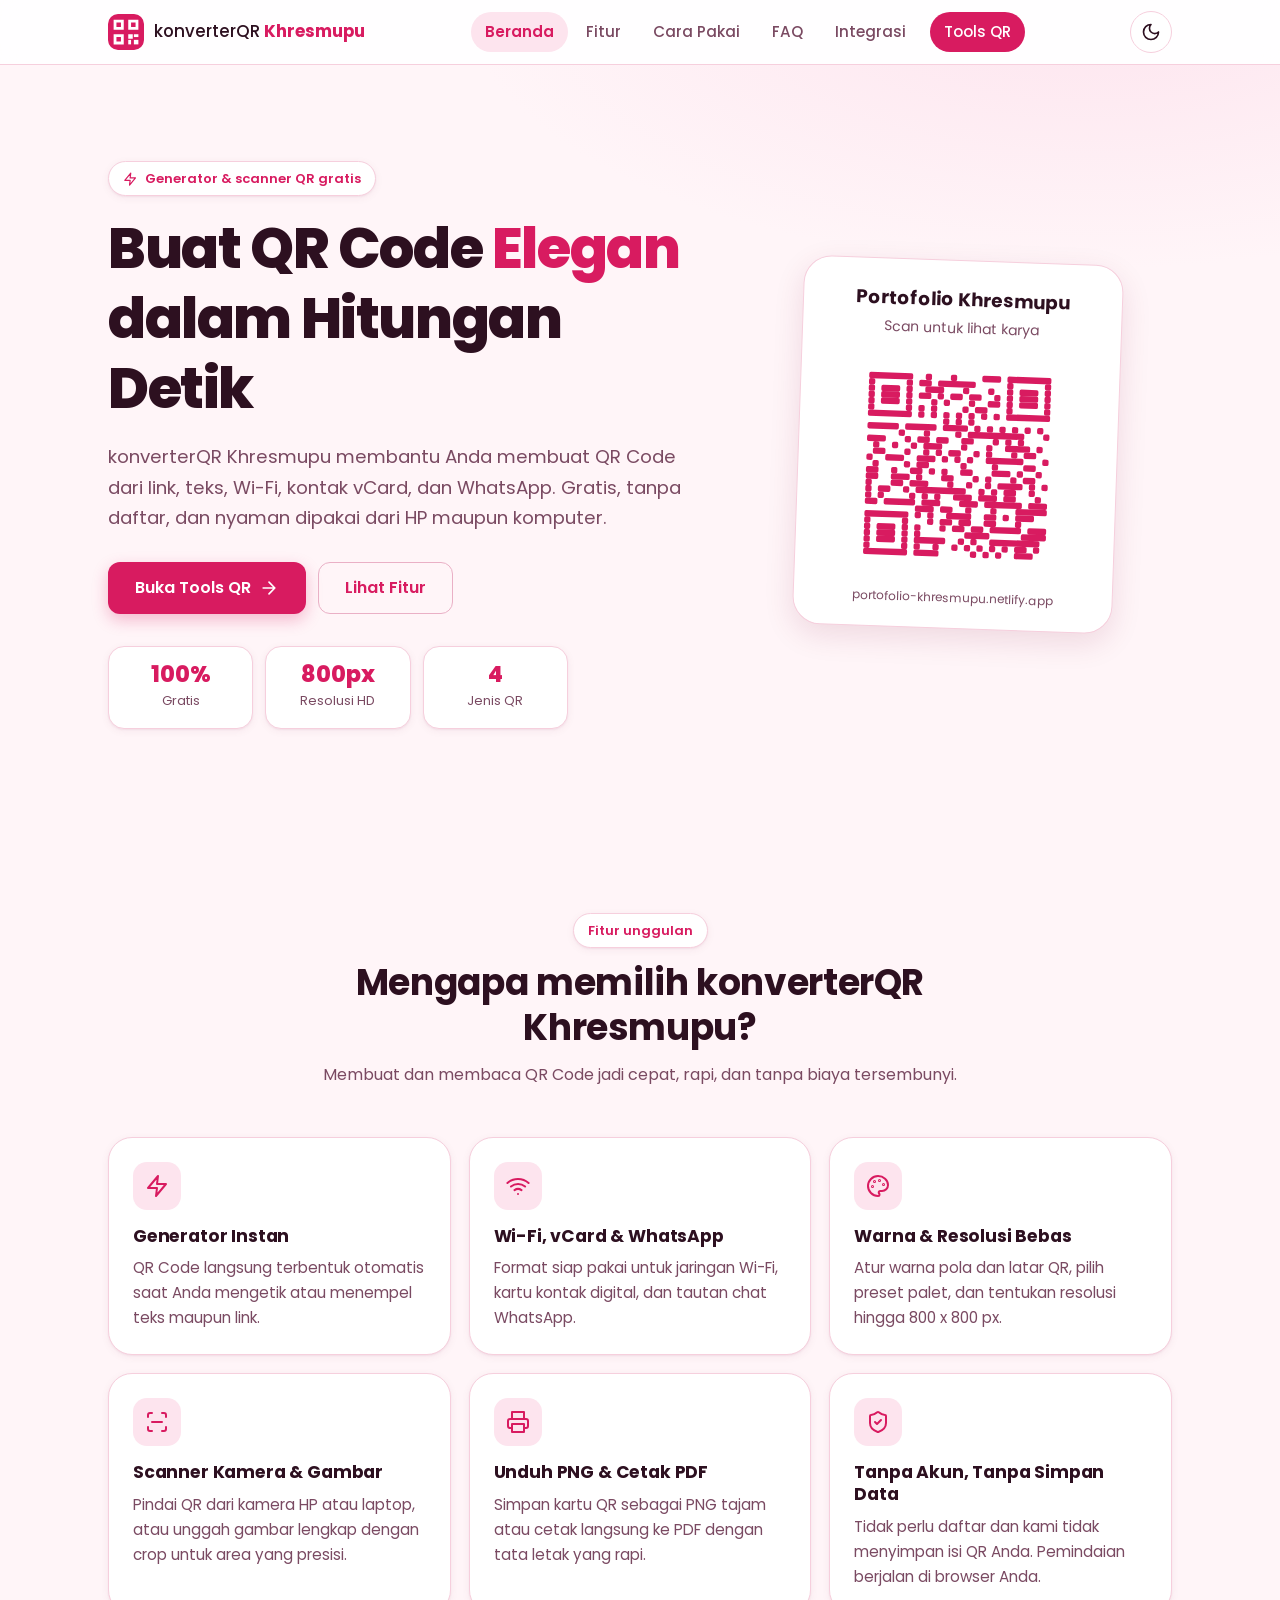
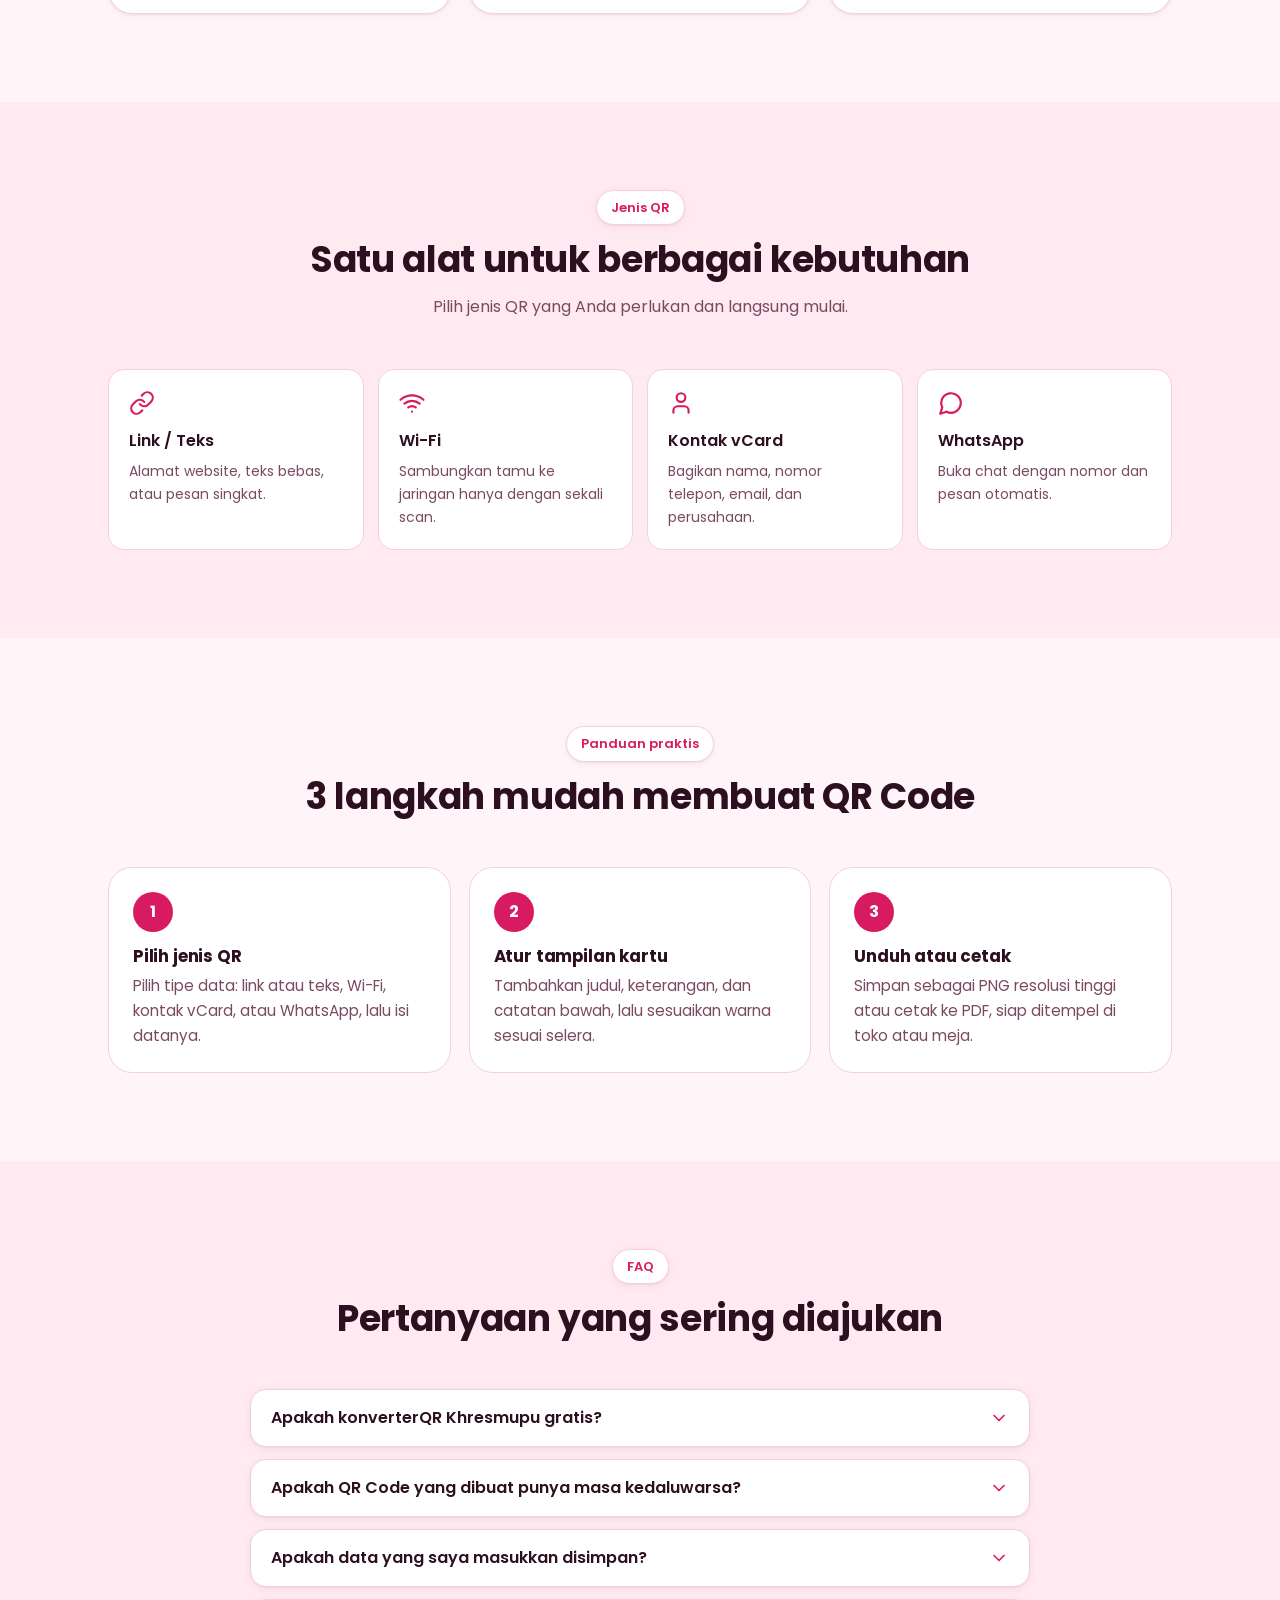
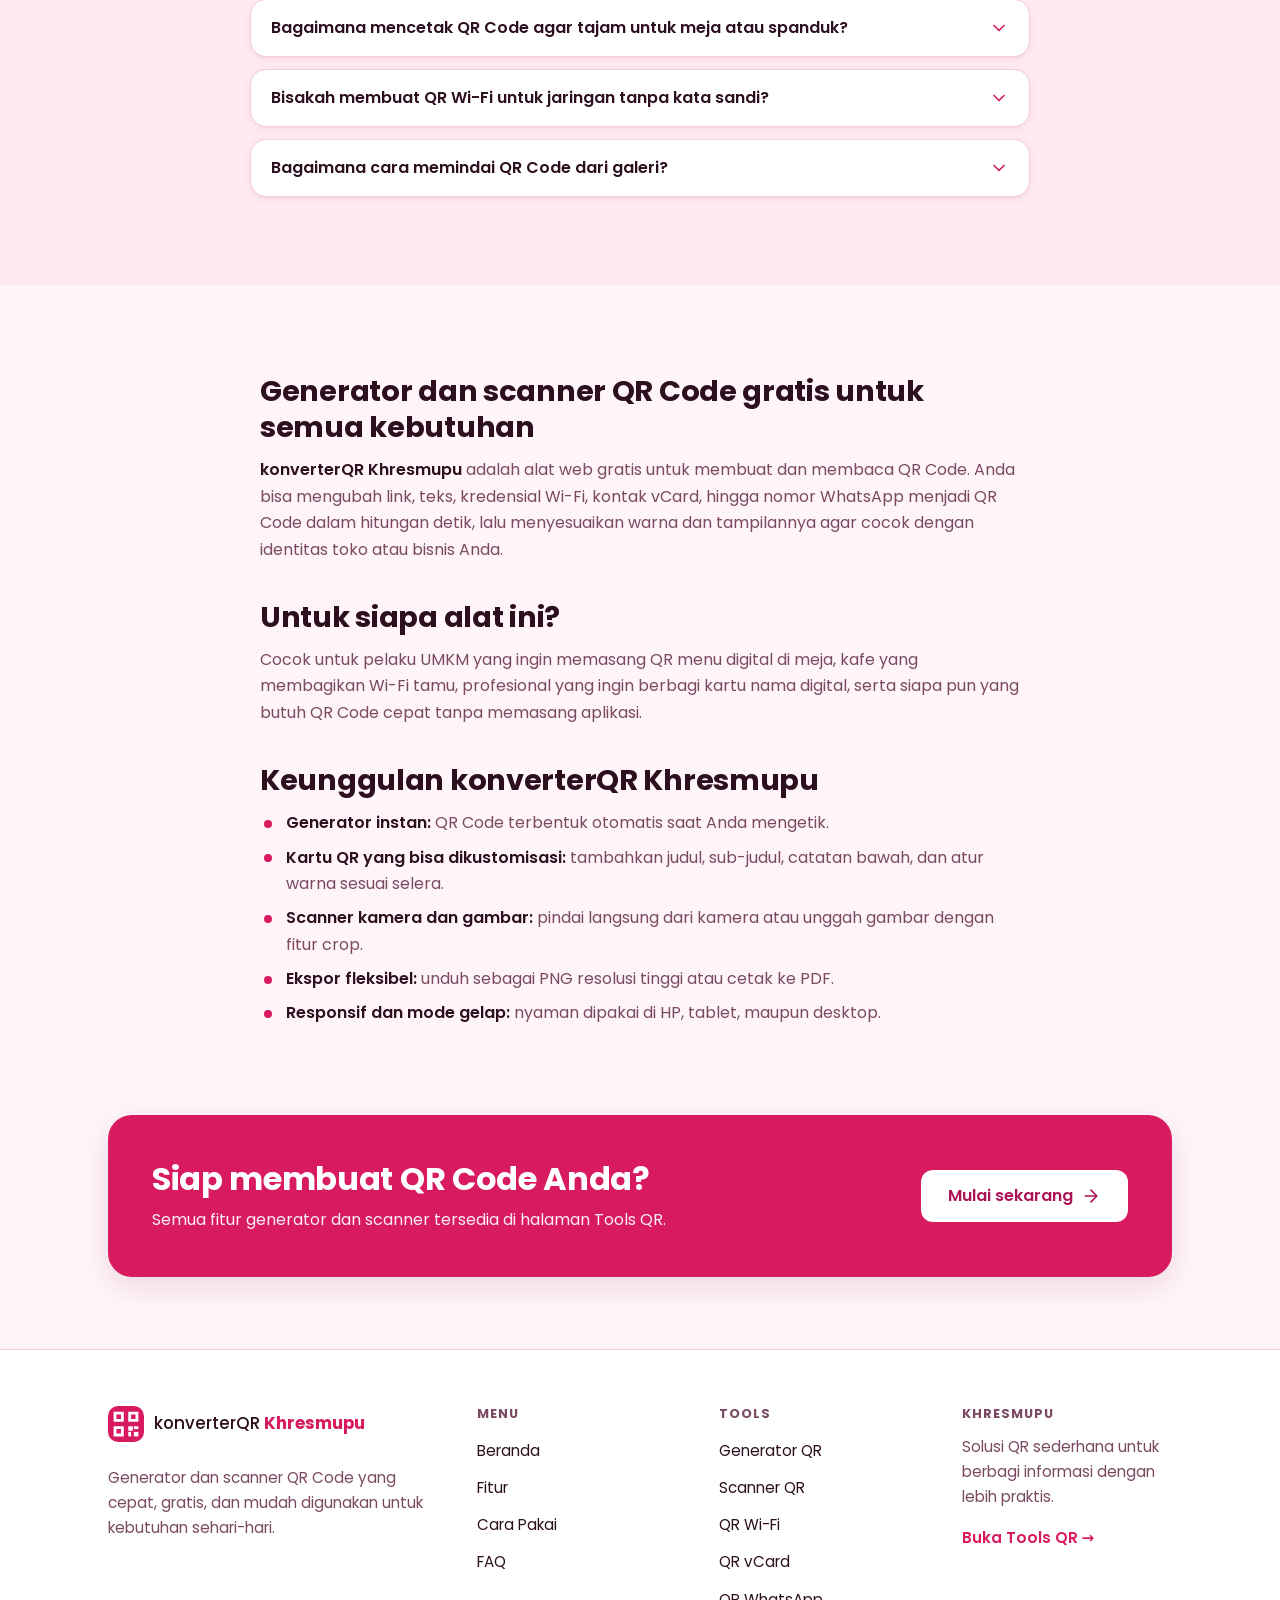
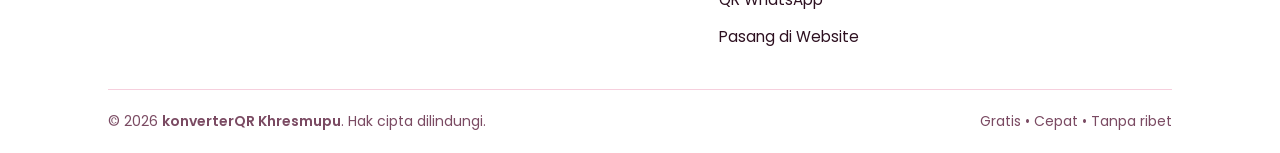
==== commit 82ed9ef6: "Add files via upload" ====
--- a/index.html
+++ b/index.html
@@ -1,293 +1,279 @@
 <!DOCTYPE html>
 <html lang="id" data-theme="light">
 <head>
-    <meta charset="UTF-8">
-    <meta name="viewport" content="width=device-width, initial-scale=1.0">
-
-    <title>konverterQR Khresmupu - Generator QR Code Gratis & Online</title>
-    <meta name="description" content="konverterQR Khresmupu adalah generator QR Code gratis dan online untuk membuat QR dari link, teks, Wi-Fi, kontak vCard, dan WhatsApp. Tersedia tools scanner kamera dan gambar.">
-    <meta name="keywords" content="konverterQR Khresmupu, generator QR code, pembuat QR code gratis, QR code online, QR WiFi, QR vCard, QR WhatsApp, scan QR code, scanner QR">
-    <meta name="author" content="Khresmupu">
-    <meta name="robots" content="index, follow, max-snippet:-1, max-image-preview:large, max-video-preview:-1">
-    <meta name="google-site-verification" content="43ujvjixIp3CSea-qgEmuA0TVBsEQveTsdsb-GbOh_A">
-    <link rel="canonical" href="https://konverterqr-khresmupu.netlify.app/">
-
-    <meta property="og:type" content="website">
-    <meta property="og:url" content="https://konverterqr-khresmupu.netlify.app/">
-    <meta property="og:title" content="konverterQR Khresmupu - Generator QR Code Gratis">
-    <meta property="og:description" content="Buat QR Code dari link, teks, Wi-Fi, vCard, dan WhatsApp secara gratis. Gunakan tools scanner untuk membaca QR dari kamera atau gambar.">
-
-    <meta name="twitter:card" content="summary_large_image">
-    <meta name="twitter:title" content="konverterQR Khresmupu - Generator QR Code Gratis">
-    <meta name="twitter:description" content="Generator QR Code online gratis dengan fitur Link, Teks, Wi-Fi, vCard, WhatsApp dan scanner QR.">
-
-    <link rel="preconnect" href="https://fonts.googleapis.com">
-    <link rel="preconnect" href="https://fonts.gstatic.com" crossorigin>
-    <link href="https://fonts.googleapis.com/css2?family=Poppins:wght@300;400;500;600;700;800&display=swap" rel="stylesheet">
-    <link rel="stylesheet" href="style.css">
-
-    <script type="application/ld+json">
-    {
-        "@context": "https://schema.org",
-        "@type": "WebSite",
-        "name": "konverterQR Khresmupu",
-        "url": "https://konverterqr-khresmupu.netlify.app/",
-        "description": "Website generator QR Code gratis dan online dari Khresmupu.",
-        "publisher": {
-            "@type": "Person",
-            "name": "Khresmupu"
-        }
-    }
-    </script>
+<meta charset="UTF-8">
+<meta name="viewport" content="width=device-width, initial-scale=1, viewport-fit=cover">
+<title>konverterQR Khresmupu - Generator &amp; Scanner QR Code Gratis Online</title>
+<meta name="description" content="Buat QR Code gratis dari link, teks, Wi-Fi, kontak vCard, dan WhatsApp. Kustomisasi warna, unduh PNG atau cetak PDF, plus scanner QR dari kamera dan gambar.">
+<meta name="author" content="Khresmupu">
+<meta name="robots" content="index, follow, max-snippet:-1, max-image-preview:large, max-video-preview:-1">
+<meta name="google-site-verification" content="43ujvjixIp3CSea-qgEmuA0TVBsEQveTsdsb-GbOh_A">
+<meta name="theme-color" content="#fff5f8" media="(prefers-color-scheme: light)">
+<meta name="theme-color" content="#170710" media="(prefers-color-scheme: dark)">
+<link rel="canonical" href="https://konverterqr-khresmupu.netlify.app/">
+<link rel="alternate" hreflang="id" href="https://konverterqr-khresmupu.netlify.app/">
+<link rel="alternate" hreflang="x-default" href="https://konverterqr-khresmupu.netlify.app/">
+<meta property="og:type" content="website">
+<meta property="og:locale" content="id_ID">
+<meta property="og:site_name" content="konverterQR Khresmupu">
+<meta property="og:url" content="https://konverterqr-khresmupu.netlify.app/">
+<meta property="og:title" content="konverterQR Khresmupu - Generator &amp; Scanner QR Code Gratis">
+<meta property="og:description" content="Buat QR Code dari link, teks, Wi-Fi, vCard, dan WhatsApp secara gratis. Scan QR dari kamera atau gambar langsung di browser.">
+<meta property="og:image" content="https://konverterqr-khresmupu.netlify.app/assets/img/og-image.png">
+<meta property="og:image:width" content="1200">
+<meta property="og:image:height" content="630">
+<meta property="og:image:alt" content="konverterQR Khresmupu - Generator dan scanner QR Code gratis">
+<meta name="twitter:card" content="summary_large_image">
+<meta name="twitter:title" content="konverterQR Khresmupu - Generator &amp; Scanner QR Code Gratis">
+<meta name="twitter:description" content="Buat QR Code dari link, teks, Wi-Fi, vCard, dan WhatsApp secara gratis. Scan QR dari kamera atau gambar langsung di browser.">
+<meta name="twitter:image" content="https://konverterqr-khresmupu.netlify.app/assets/img/og-image.png">
+<link rel="icon" href="favicon.ico" sizes="48x48">
+<link rel="icon" href="assets/img/favicon.svg" type="image/svg+xml">
+<link rel="icon" href="assets/img/favicon-32.png" type="image/png" sizes="32x32">
+<link rel="apple-touch-icon" href="assets/img/apple-touch-icon.png">
+<link rel="manifest" href="site.webmanifest">
+<link rel="preconnect" href="https://fonts.googleapis.com">
+<link rel="preconnect" href="https://fonts.gstatic.com" crossorigin>
+<link rel="stylesheet" href="https://fonts.googleapis.com/css2?family=Poppins:wght@400;500;600;700;800&display=swap">
+<link rel="stylesheet" href="assets/css/tokens.css?v=5">
+<link rel="stylesheet" href="assets/css/base.css?v=5">
+<link rel="stylesheet" href="assets/css/layout.css?v=5">
+<link rel="stylesheet" href="assets/css/components.css?v=5">
+<link rel="stylesheet" href="assets/css/pages.css?v=5">
+<link rel="stylesheet" href="assets/css/print.css?v=5" media="print">
+<script src="assets/js/theme-init.js"></script>
+<script type="application/ld+json">{"@context":"https://schema.org","@type":"WebSite","name":"konverterQR Khresmupu","url":"https://konverterqr-khresmupu.netlify.app/","inLanguage":"id","description":"Website generator dan scanner QR Code gratis dari Khresmupu.","publisher":{"@type":"Person","name":"Khresmupu"}}</script>
+<script type="application/ld+json">{"@context":"https://schema.org","@type":"FAQPage","mainEntity":[{"@type":"Question","name":"Apakah konverterQR Khresmupu gratis?","acceptedAnswer":{"@type":"Answer","text":"Ya. Semua fitur gratis tanpa batas pemakaian, tanpa batasan unduhan, dan tanpa perlu membuat akun."}},{"@type":"Question","name":"Apakah QR Code yang dibuat punya masa kedaluwarsa?","acceptedAnswer":{"@type":"Answer","text":"Tidak. QR Code yang dihasilkan bersifat statis: data tertanam langsung di pola gambarnya, sehingga tidak kedaluwarsa selama tujuan yang dimuat (misalnya sebuah link) masih aktif."}},{"@type":"Question","name":"Apakah data yang saya masukkan disimpan?","acceptedAnswer":{"@type":"Answer","text":"Kami tidak meminta akun dan tidak menyimpan isi QR Code Anda. Perlu diketahui, gambar QR dirender oleh layanan pihak ketiga (QR Server), sehingga isi QR dikirim ke layanan tersebut saat QR dibuat. Hindari membuat QR untuk informasi yang sangat rahasia. Pemindaian QR dari kamera atau gambar diproses langsung di perangkat Anda."}},{"@type":"Question","name":"Bagaimana mencetak QR Code agar tajam untuk meja atau spanduk?","acceptedAnswer":{"@type":"Answer","text":"Buka bagian “Kustomisasi kartu & warna”, pilih resolusi 800 x 800 px, lalu klik Unduh PNG atau Cetak / Simpan PDF."}},{"@type":"Question","name":"Bisakah membuat QR Wi-Fi untuk jaringan tanpa kata sandi?","acceptedAnswer":{"@type":"Answer","text":"Bisa. Pilih jenis QR Wi-Fi, lalu atur tipe keamanan ke “Tanpa kata sandi (jaringan terbuka)”."}},{"@type":"Question","name":"Bagaimana cara memindai QR Code dari galeri?","acceptedAnswer":{"@type":"Answer","text":"Buka tab Scan QR, lalu unggah atau tarik-lepas gambar QR ke kotak unggah. Jika belum terbaca otomatis, Anda bisa memotong (crop) area QR agar lebih jelas."}}]}</script>
 </head>
 <body>
-
-    <div id="toast-container" class="toast-container"></div>
-
-    <header class="top-nav">
-        <div class="nav-container">
-            <a href="index.html" class="brand-logo" aria-label="konverterQR Khresmupu">
-                <span class="logo-text">konverterQR <strong>Khresmupu</strong></span>
-            </a>
-
-            <div class="nav-right">
-                <nav class="nav-links" aria-label="Navigasi utama">
-                    <a href="#fitur" class="nav-item">Fitur</a>
-                    <a href="#cara-pakai" class="nav-item">Cara Pakai</a>
-                    <a href="#faq" class="nav-item">FAQ</a>
-                    <a href="tools.html" class="nav-item">Tools QR</a>
-                </nav>
-
-                <button type="button" class="theme-toggle-btn" onclick="toggleTheme()" aria-label="Ubah Mode Gelap atau Terang">
-                    <span id="theme-icon">🌙</span>
-                </button>
-            </div>
+<svg xmlns="http://www.w3.org/2000/svg" aria-hidden="true" focusable="false" style="position:absolute;width:0;height:0;overflow:hidden"><symbol id="i-qr" viewBox="0 0 24 24"><path d="M3 3h7v7H3zM14 3h7v7h-7zM3 14h7v7H3z"/><path d="M14 14h3v3h-3zM20 14v3M14 20h3M20 20v1"/></symbol><symbol id="i-zap" viewBox="0 0 24 24"><path d="M13 2 3 14h9l-1 8 10-12h-9l1-8z"/></symbol><symbol id="i-wifi" viewBox="0 0 24 24"><path d="M5 12.55a11 11 0 0 1 14.08 0M1.42 9a16 16 0 0 1 21.16 0M8.53 16.11a6 6 0 0 1 6.95 0M12 20h.01"/></symbol><symbol id="i-user" viewBox="0 0 24 24"><path d="M19 21v-2a4 4 0 0 0-4-4H9a4 4 0 0 0-4 4v2"/><circle cx="12" cy="7" r="4"/></symbol><symbol id="i-chat" viewBox="0 0 24 24"><path d="M7.9 20A9 9 0 1 0 4 16.1L2 22z"/></symbol><symbol id="i-palette" viewBox="0 0 24 24"><circle cx="13.5" cy="6.5" r=".5"/><circle cx="17.5" cy="10.5" r=".5"/><circle cx="8.5" cy="7.5" r=".5"/><circle cx="6.5" cy="12.5" r=".5"/><path d="M12 2C6.5 2 2 6.5 2 12s4.5 10 10 10c.93 0 1.5-.75 1.5-1.5 0-.4-.15-.74-.39-1.01-.23-.26-.38-.6-.38-.99 0-.83.67-1.5 1.5-1.5H16c3.31 0 6-2.69 6-6 0-4.96-4.48-9-10-9z"/></symbol><symbol id="i-scan" viewBox="0 0 24 24"><path d="M3 7V5a2 2 0 0 1 2-2h2M17 3h2a2 2 0 0 1 2 2v2M21 17v2a2 2 0 0 1-2 2h-2M7 21H5a2 2 0 0 1-2-2v-2M7 12h10"/></symbol><symbol id="i-printer" viewBox="0 0 24 24"><path d="M6 9V2h12v7M6 18H4a2 2 0 0 1-2-2v-5a2 2 0 0 1 2-2h16a2 2 0 0 1 2 2v5a2 2 0 0 1-2 2h-2"/><rect x="6" y="14" width="12" height="8"/></symbol><symbol id="i-shield" viewBox="0 0 24 24"><path d="M20 13c0 5-3.5 7.5-7.66 8.95a1 1 0 0 1-.67-.01C7.5 20.5 4 18 4 13V6a1 1 0 0 1 1-1c2 0 4.5-1.2 6.24-2.72a1.17 1.17 0 0 1 1.52 0C14.51 3.81 17 5 19 5a1 1 0 0 1 1 1z"/><path d="m9 12 2 2 4-4"/></symbol><symbol id="i-link" viewBox="0 0 24 24"><path d="M10 13a5 5 0 0 0 7.54.54l3-3a5 5 0 0 0-7.07-7.07l-1.72 1.71M14 11a5 5 0 0 0-7.54-.54l-3 3a5 5 0 0 0 7.07 7.07l1.71-1.71"/></symbol><symbol id="i-clipboard" viewBox="0 0 24 24"><rect x="8" y="2" width="8" height="4" rx="1"/><path d="M16 4h2a2 2 0 0 1 2 2v14a2 2 0 0 1-2 2H6a2 2 0 0 1-2-2V6a2 2 0 0 1 2-2h2"/></symbol><symbol id="i-refresh" viewBox="0 0 24 24"><path d="M3 12a9 9 0 1 0 9-9 9.75 9.75 0 0 0-6.74 2.74L3 8M3 3v5h5"/></symbol><symbol id="i-download" viewBox="0 0 24 24"><path d="M21 15v4a2 2 0 0 1-2 2H5a2 2 0 0 1-2-2v-4M7 10l5 5 5-5M12 15V3"/></symbol><symbol id="i-camera" viewBox="0 0 24 24"><path d="M14.5 4h-5L7 7H4a2 2 0 0 0-2 2v9a2 2 0 0 0 2 2h16a2 2 0 0 0 2-2V9a2 2 0 0 0-2-2h-3z"/><circle cx="12" cy="13" r="3"/></symbol><symbol id="i-crop" viewBox="0 0 24 24"><path d="M6 2v14a2 2 0 0 0 2 2h14M18 22V8a2 2 0 0 0-2-2H2"/></symbol><symbol id="i-copy" viewBox="0 0 24 24"><rect x="9" y="9" width="13" height="13" rx="2"/><path d="M5 15H4a2 2 0 0 1-2-2V4a2 2 0 0 1 2-2h9a2 2 0 0 1 2 2v1"/></symbol><symbol id="i-external" viewBox="0 0 24 24"><path d="M18 13v6a2 2 0 0 1-2 2H5a2 2 0 0 1-2-2V8a2 2 0 0 1 2-2h6M15 3h6v6M10 14 21 3"/></symbol><symbol id="i-sun" viewBox="0 0 24 24"><circle cx="12" cy="12" r="4"/><path d="M12 2v2M12 20v2m-7.07-2.93 1.41-1.41m11.32-11.32 1.41-1.41M2 12h2m16 0h2M6.34 6.34 4.93 4.93m14.14 14.14-1.41-1.41"/></symbol><symbol id="i-moon" viewBox="0 0 24 24"><path d="M12 3a6 6 0 0 0 9 9 9 9 0 1 1-9-9Z"/></symbol><symbol id="i-menu" viewBox="0 0 24 24"><path d="M4 6h16M4 12h16M4 18h16"/></symbol><symbol id="i-x" viewBox="0 0 24 24"><path d="M18 6 6 18M6 6l12 12"/></symbol><symbol id="i-chevron" viewBox="0 0 24 24"><path d="m6 9 6 6 6-6"/></symbol><symbol id="i-check" viewBox="0 0 24 24"><path d="M22 11.08V12a10 10 0 1 1-5.93-9.14"/><path d="m9 11 3 3L22 4"/></symbol><symbol id="i-upload" viewBox="0 0 24 24"><path d="M21 15v4a2 2 0 0 1-2 2H5a2 2 0 0 1-2-2v-4M17 8l-5-5-5 5M12 3v12"/></symbol><symbol id="i-arrow" viewBox="0 0 24 24"><path d="M5 12h14M12 5l7 7-7 7"/></symbol><symbol id="i-alert" viewBox="0 0 24 24"><circle cx="12" cy="12" r="10"/><path d="M12 8v4M12 16h.01"/></symbol><symbol id="i-sliders" viewBox="0 0 24 24"><path d="M4 21v-7M4 10V3M12 21v-9M12 8V3M20 21v-5M20 12V3M1 14h6M9 8h6M17 16h6"/></symbol><symbol id="i-home" viewBox="0 0 24 24"><path d="m3 9 9-7 9 7v11a2 2 0 0 1-2 2H5a2 2 0 0 1-2-2z"/><path d="M9 22V12h6v10"/></symbol></svg>
+<a class="skip-link" href="#main">Lewati ke konten utama</a>
+<header class="site-header">
+  <div class="container header-inner">
+    <a class="brand" href="./" aria-label="konverterQR Khresmupu - Beranda">
+      <img src="assets/img/favicon.svg" width="36" height="36" alt="">
+      <span class="brand-text">konverterQR <strong>Khresmupu</strong></span>
+    </a>
+    <nav id="site-nav" class="site-nav" aria-label="Navigasi utama">
+      <ul><li><a href="./" aria-current="page">Beranda</a></li><li><a href="./#fitur">Fitur</a></li><li><a href="./#cara-pakai">Cara Pakai</a></li><li><a href="./#faq">FAQ</a></li><li><a href="integrasi.html">Integrasi</a></li><li><a href="tools.html" class="nav-cta">Tools QR</a></li></ul>
+    </nav>
+    <div class="header-actions">
+      <button type="button" class="icon-btn" data-theme-toggle aria-label="Ganti ke mode gelap" aria-pressed="false">
+        <svg class="icon icon-moon" aria-hidden="true" focusable="false"><use href="#i-moon"/></svg><svg class="icon icon-sun" aria-hidden="true" focusable="false"><use href="#i-sun"/></svg>
+      </button>
+      <button type="button" class="icon-btn nav-toggle" aria-expanded="false" aria-controls="site-nav" aria-label="Buka menu">
+        <svg class="icon icon-open" aria-hidden="true" focusable="false"><use href="#i-menu"/></svg><svg class="icon icon-close" aria-hidden="true" focusable="false"><use href="#i-x"/></svg>
+      </button>
+    </div>
+  </div>
+</header>
+<main id="main">
+  <section class="hero" aria-labelledby="hero-title">
+    <div class="container hero-grid">
+      <div class="hero-copy">
+        <span class="badge"><svg class="icon" aria-hidden="true" focusable="false"><use href="#i-zap"/></svg> Generator &amp; scanner QR gratis</span>
+        <h1 id="hero-title">Buat QR Code <em>Elegan</em> dalam Hitungan Detik</h1>
+        <p class="lead">konverterQR Khresmupu membantu Anda membuat QR Code dari link, teks, Wi-Fi, kontak vCard, dan WhatsApp. Gratis, tanpa daftar, dan nyaman dipakai dari HP maupun komputer.</p>
+        <div class="cta-row">
+          <a class="btn btn-primary btn-lg" href="tools.html">Buka Tools QR <svg class="icon" aria-hidden="true" focusable="false"><use href="#i-arrow"/></svg></a>
+          <a class="btn btn-ghost btn-lg" href="#fitur">Lihat Fitur</a>
         </div>
-    </header>
-
-    <section class="hero-section landing-hero">
-        <div class="hero-container">
-            <span class="brand-badge pulse-badge">⚡ Instant & Aesthetic QR Engine</span>
-            <h1 class="hero-title">Buat QR Code Elegan dalam Hitungan Detik</h1>
-            <p class="hero-subtitle">
-                konverterQR Khresmupu membantu Anda membuat QR Code dari link, teks, Wi-Fi, kontak vCard, dan WhatsApp.
-                Gratis, praktis, responsif, dan siap digunakan dari desktop maupun smartphone.
-            </p>
-
-            <div class="hero-cta-group">
-                <a href="tools.html" class="cta-btn cta-primary">✨ Buka Tools QR</a>
-                <a href="#fitur" class="cta-btn cta-secondary">Lihat Fitur</a>
-            </div>
-
-            <div class="hero-stats">
-                <div class="stat-item">
-                    <strong class="stat-num">100%</strong>
-                    <span class="stat-label">Gratis</span>
-                </div>
-                <div class="stat-item">
-                    <strong class="stat-num">HD</strong>
-                    <span class="stat-label">Sampai 800px</span>
-                </div>
-                <div class="stat-item">
-                    <strong class="stat-num">5+</strong>
-                    <span class="stat-label">Format QR</span>
-                </div>
-            </div>
+        <ul class="stats" aria-label="Ringkasan">
+          <li><strong>100%</strong><span>Gratis</span></li>
+          <li><strong>800px</strong><span>Resolusi HD</span></li>
+          <li><strong>4</strong><span>Jenis QR</span></li>
+        </ul>
+      </div>
+      <div class="hero-visual">
+        <div class="demo-card">
+          <p class="demo-title">Portofolio Khresmupu</p>
+          <p class="demo-sub">Scan untuk lihat karya</p>
+          <img src="assets/img/qr-illustration.svg" width="200" height="200" alt="QR Code menuju portofolio Khresmupu" decoding="async">
+          <p class="demo-foot">portofolio-khresmupu.netlify.app</p>
         </div>
-    </section>
-
-    <main class="landing-main">
-        <section class="landing-cards-container" id="fitur">
-<div class="section-header text-center">
-<span class="sub-title-badge">Fitur Unggulan KonverterQR</span>
-<h2 class="section-title">Mengapa Memilih konverterQR Khresmupu?</h2>
-<p class="section-desc">Nikmati pengalaman membuat dan membaca kode QR tercepat dengan beragam keunggulan tanpa biaya tersembunyi.</p>
-</div>
-<div class="cards-grid">
-<div class="feature-card">
-<div class="card-icon-box pink-bg">🚀</div>
-<h3>Super Fast Instant Generator</h3>
-<p>Konversi otomatis secara instant detik itu juga saat Anda mengetik teks atau menempelkan tautan link URL.</p>
-</div>
-<div class="feature-card">
-<div class="card-icon-box purple-bg">📶</div>
-<h3>Format Lengkap Wi-Fi &amp; Contact</h3>
-<p>Mendukung format otomatis jaringan Wi-Fi, vCard identitas bisnis, dan tautan otomatis WhatsApp Chat.</p>
-</div>
-<div class="feature-card">
-<div class="card-icon-box red-bg">🎨</div>
-<h3>Kustomisasi Warna &amp; Resolusi</h3>
-<p>Bebas atur warna pola QR Code, latar belakang, serta ukuran pixel resolusi cetak hingga 800x800 HD.</p>
-</div>
-<div class="feature-card">
-<div class="card-icon-box blue-bg">🔍</div>
-<h3>Scanner Kamera &amp; File Crop</h3>
-<p>Pindai QR langsung dari webcam kamera HP/Laptop atau unggah gambar dengan pemotong crop presisi tinggi.</p>
-</div>
-<div class="feature-card">
-<div class="card-icon-box green-bg">📄</div>
-<h3>Cetak PDF &amp; Standar Cetak</h3>
-<p>Ekspor langsung ke gambar PNG berkualitas tinggi atau cetak siap pakai PDF dengan template display toko.</p>
-</div>
-<div class="feature-card">
-<div class="card-icon-box orange-bg">🛡️</div>
-<h3>100% Aman &amp; Bebas Iklan Risih</h3>
-<p>Proses pembacaan dan pembuatan QR diproses langsung di browser Anda. Tanpa pengumpulan data pribadi.</p>
-</div>
-</div>
-</section>
-        <section class="how-it-works-section" id="cara-pakai">
-<div class="section-header text-center">
-<span class="sub-title-badge">Panduan Praktis</span>
-<h2 class="section-title">3 Langkah Mudah Membuat QR Code Cantik</h2>
-</div>
-<div class="steps-wrapper">
-<div class="step-box">
-<div class="step-number">01</div>
-<h4>Pilih Kategori Input</h4>
-<p>Pilih tipe data yang ingin dikonversi: Link Website, Wi-Fi Cafe, Kontak vCard, atau WhatsApp Chat.</p>
-</div>
-<div class="step-divider">➔</div>
-<div class="step-box">
-<div class="step-number">02</div>
-<h4>Atur Warna &amp; Kustom Desain</h4>
-<p>Atur kombinasi warna favorit Anda, judul toko/pembayaran, dan sub-keterangan sesuai keinginan.</p>
-</div>
-<div class="step-divider">➔</div>
-<div class="step-box">
-<div class="step-number">03</div>
-<h4>Unduh atau Cetak PDF</h4>
-<p>Simpan sebagai berkas PNG resolusi tinggi atau cetak langsung ke dokumen PDF siap tempel.</p>
-</div>
-</div>
-</section>
-        <section class="faq-section" id="faq">
-<h2>❓ Pertanyaan yang Sering Diajukan (FAQ)</h2>
-<div class="accordion">
-<div class="accordion-item">
-<button class="accordion-header" onclick="toggleAccordion(this)">
-                    Apakah aplikasi konverterQR Khresmupu ini 100% gratis?
-                    <span class="acc-icon">+</span>
-</button>
-<div class="accordion-body">
-<p>Ya, 100% gratis selamanya tanpa batasan penggunaan, tanpa batasan unduhan, dan tanpa registrasi akun.</p>
-</div>
-</div>
-<div class="accordion-item">
-<button class="accordion-header" onclick="toggleAccordion(this)">
-                    Apakah QR Code yang dibuat di sini memiliki masa kadaluarsa?
-                    <span class="acc-icon">+</span>
-</button>
-<div class="accordion-body">
-<p>Tidak ada masa kadaluarsa. QR Code yang dihasilkan bersifat QR Code Statis yang langsung mengodekan data ke dalam pola visual secara permanen.</p>
-</div>
-</div>
-<div class="accordion-item">
-<button class="accordion-header" onclick="toggleAccordion(this)">
-                    Mengapa input dan warna ter-reset setiap kali berpindah opsi/fitur?
-                    <span class="acc-icon">+</span>
-</button>
-<div class="accordion-body">
-<p>Fitur Auto-Reset memastikan tidak ada bentrok data antar tipe input (seperti data Wi-Fi yang terbawa ke Link Teks) sehingga hasil QR Code Anda selalu bersih dan akurat.</p>
-</div>
-</div>
-<div class="accordion-item">
-<button class="accordion-header" onclick="toggleAccordion(this)">
-                    Bagaimana cara mencetak QR Code agar tajam untuk keperluan spanduk/meja?
-                    <span class="acc-icon">+</span>
-</button>
-<div class="accordion-body">
-<p>Buka menu 'Pengaturan Warna &amp; Tingkat Lanjut', ubah resolusi ke '800 x 800 px (Cetak Spanduk / HD)', lalu klik tombol 'Unduh PNG' atau 'Unduh / Cetak PDF'.</p>
-</div>
-</div>
-</div>
-</section>
-        <article aria-label="Informasi konverterQR Khresmupu" class="seo-content" id="seo-article">
-<h2>Generator dan Pemindai QR Code Instant Gratis Terlengkap</h2>
-<p>
-            Gunakan <strong>konverterQR Khresmupu</strong> untuk membuat QR Code dengan cepat dari teks, link, WiFi, kontak vCard, maupun nomor WhatsApp. Seluruh fungsionalitas dirancang responsif, serba cerah dengan nuansa serba pink yang elegan, ramah pengguna, dan siap dipakai baik dari komputer desktop maupun smartphone.
-        </p>
-<h2>Fitur Utama &amp; Keunggulan konverterQR Khresmupu</h2>
-<ul>
-<li><strong>Generator QR Instant:</strong> Mengonversi URL, teks panjang, kredensial Wi-Fi, dan kontak secara seketika tanpa delay.</li>
-<li><strong>Kustomisasi Warna Penuh:</strong> Bebas atur warna gelap pola QR, warna latar belakang, dan pilihan preset palet warna aesthetic.</li>
-<li><strong>Desain Kustomasi Kartu QR:</strong> Tambahkan judul toko, sub-judul, catatan kaki, serta atur visual siap pajang.</li>
-<li><strong>Pemindai Kamera &amp; File Gambar:</strong> Pemindaian cepat via web-cam dan sistem crop gambar pemotong presisi.</li>
-<li><strong>Auto Reset Pintar:</strong> Memastikan kebersihan input data setiap kali berpindah tab/fitur untuk mencegah kesalahan format.</li>
-<li><strong>Format Ekspor Fleksibel:</strong> Unduh kartu hasil kustomisasi dalam format gambar PNG resolusi tinggi atau dokumen PDF siap cetak.</li>
-<li><strong>Privasi Terjamin:</strong> Berjalan di sisi client browser tanpa menyimpan data sensitif Anda ke server luar.</li>
-</ul>
-<h2>Langkah Mudah Menggunakan konverterQR Khresmupu</h2>
-<p>
-            1. <strong>Pilih Tab Operasi:</strong> Pilih tab <em>Buat QR</em> untuk pembuatan kartu, atau <em>Scan QR</em> untuk memindai.<br/>
-            2. <strong>Isi Data Input:</strong> Ketikkan link, konfigurasi WiFi, atau kontak pada kolom yang disediakan.<br/>
-            3. <strong>Atur Desain &amp; Warna:</strong> Atur skema warna favorit dan isi kustomisasi nama toko atau keterangan.<br/>
-            4. <strong>Unduh &amp; Cetak:</strong> Klik tombol <em>Unduh PNG</em> atau <em>Unduh PDF</em> untuk menyimpan berkas Anda.
-        </p>
-<h2>Tentang konverterQR Khresmupu</h2>
-<p>
-            konverterQR Khresmupu merupakan web utility serbaguna gratis yang dirancang modern tanpa ribet. Mengusung tampilan visual khas bertema pink tanpa gradasi berlebihan yang bersih, alat ini membantu pelaku UMKM, profesional, dan pengguna umum dalam menyajikan identitas digital secara praktis.
-        </p>
-</article>
-    </main>
-
-    <section class="landing-final-cta">
-        <div>
-            <span class="sub-title-badge">Siap digunakan</span>
-            <h2>Buat QR Code Anda Sekarang</h2>
-            <p>Semua fitur generator dan scanner tersedia di halaman Tools QR.</p>
-        </div>
-        <a href="tools.html" class="cta-btn cta-primary">🚀 Mulai Sekarang</a>
-    </section>
-
-       <footer class="site-footer">
-        <div class="footer-shell">
-            <div class="footer-main">
-                <div class="footer-brand">
-                    <a href="index.html" class="footer-logo">
-                        <span class="footer-logo-mark">QR</span>
-                        <span>konverterQR <strong>Khresmupu</strong></span>
-                    </a>
-                    <p>Generator dan scanner QR Code yang cepat, gratis, dan mudah digunakan untuk kebutuhan sehari-hari.</p>
-                    <span class="footer-badge">✦ Gratis &bull; Cepat &bull; Tanpa ribet</span>
-                </div>
-
-                <div class="footer-column">
-                    <h4>Menu</h4>
-                    <a href="index.html">Beranda</a>
-                    <a href="index.html#fitur">Fitur</a>
-                    <a href="index.html#cara-pakai">Cara Pakai</a>
-                    <a href="index.html#faq">FAQ</a>
-                </div>
-
-                <div class="footer-column">
-                    <h4>Tools</h4>
-                    <a href="tools.html">Generator QR</a>
-                    <a href="tools.html">Scanner QR</a>
-                    <a href="tools.html">QR Wi-Fi</a>
-                    <a href="tools.html">QR vCard</a>
-                </div>
-
-                <div class="footer-column footer-contact">
-                    <h4>Khresmupu</h4>
-                    <p>Solusi QR sederhana untuk berbagi informasi dengan lebih praktis.</p>
-                    <a href="tools.html" class="footer-tool-link">Buka Tools QR <span>→</span></a>
-                </div>
-            </div>
-
-            <div class="footer-divider"></div>
-
-            <div class="footer-bottom-row">
-                <p>&copy; 2026 <strong>konverterQR Khresmupu</strong>. All Rights Reserved.</p>
-                <div class="footer-bottom-links">
-                    <a href="index.html">Beranda</a>
-                    <span aria-hidden="true">•</span>
-                    <a href="tools.html">Tools QR</a>
-                </div>
-            </div>
-        </div>
-    </footer>
-
-    <script src="script.js"></script>
+      </div>
+    </div>
+  </section>
+
+  <section class="section" id="fitur" aria-labelledby="fitur-title">
+    <div class="container">
+      <div class="section-head">
+        <span class="badge">Fitur unggulan</span>
+        <h2 id="fitur-title">Mengapa memilih konverterQR Khresmupu?</h2>
+        <p>Membuat dan membaca QR Code jadi cepat, rapi, dan tanpa biaya tersembunyi.</p>
+      </div>
+      <div class="grid-cards">
+      <article class="feature-card">
+        <div class="feature-icon"><svg class="icon" aria-hidden="true" focusable="false"><use href="#i-zap"/></svg></div>
+        <h3>Generator Instan</h3>
+        <p>QR Code langsung terbentuk otomatis saat Anda mengetik atau menempel teks maupun link.</p>
+      </article>
+<article class="feature-card">
+        <div class="feature-icon"><svg class="icon" aria-hidden="true" focusable="false"><use href="#i-wifi"/></svg></div>
+        <h3>Wi-Fi, vCard &amp; WhatsApp</h3>
+        <p>Format siap pakai untuk jaringan Wi-Fi, kartu kontak digital, dan tautan chat WhatsApp.</p>
+      </article>
+<article class="feature-card">
+        <div class="feature-icon"><svg class="icon" aria-hidden="true" focusable="false"><use href="#i-palette"/></svg></div>
+        <h3>Warna &amp; Resolusi Bebas</h3>
+        <p>Atur warna pola dan latar QR, pilih preset palet, dan tentukan resolusi hingga 800 x 800 px.</p>
+      </article>
+<article class="feature-card">
+        <div class="feature-icon"><svg class="icon" aria-hidden="true" focusable="false"><use href="#i-scan"/></svg></div>
+        <h3>Scanner Kamera &amp; Gambar</h3>
+        <p>Pindai QR dari kamera HP atau laptop, atau unggah gambar lengkap dengan crop untuk area yang presisi.</p>
+      </article>
+<article class="feature-card">
+        <div class="feature-icon"><svg class="icon" aria-hidden="true" focusable="false"><use href="#i-printer"/></svg></div>
+        <h3>Unduh PNG &amp; Cetak PDF</h3>
+        <p>Simpan kartu QR sebagai PNG tajam atau cetak langsung ke PDF dengan tata letak yang rapi.</p>
+      </article>
+<article class="feature-card">
+        <div class="feature-icon"><svg class="icon" aria-hidden="true" focusable="false"><use href="#i-shield"/></svg></div>
+        <h3>Tanpa Akun, Tanpa Simpan Data</h3>
+        <p>Tidak perlu daftar dan kami tidak menyimpan isi QR Anda. Pemindaian berjalan di browser Anda.</p>
+      </article>
+      </div>
+    </div>
+  </section>
+
+  <section class="section section-alt" id="jenis-qr" aria-labelledby="jenis-title">
+    <div class="container">
+      <div class="section-head">
+        <span class="badge">Jenis QR</span>
+        <h2 id="jenis-title">Satu alat untuk berbagai kebutuhan</h2>
+        <p>Pilih jenis QR yang Anda perlukan dan langsung mulai.</p>
+      </div>
+      <div class="type-grid">
+      <a class="type-card" href="tools.html"><svg class="icon" aria-hidden="true" focusable="false"><use href="#i-link"/></svg><strong>Link / Teks</strong><span>Alamat website, teks bebas, atau pesan singkat.</span></a>
+<a class="type-card" href="tools.html?type=wifi"><svg class="icon" aria-hidden="true" focusable="false"><use href="#i-wifi"/></svg><strong>Wi-Fi</strong><span>Sambungkan tamu ke jaringan hanya dengan sekali scan.</span></a>
+<a class="type-card" href="tools.html?type=vcard"><svg class="icon" aria-hidden="true" focusable="false"><use href="#i-user"/></svg><strong>Kontak vCard</strong><span>Bagikan nama, nomor telepon, email, dan perusahaan.</span></a>
+<a class="type-card" href="tools.html?type=whatsapp"><svg class="icon" aria-hidden="true" focusable="false"><use href="#i-chat"/></svg><strong>WhatsApp</strong><span>Buka chat dengan nomor dan pesan otomatis.</span></a>
+      </div>
+    </div>
+  </section>
+
+  <section class="section" id="cara-pakai" aria-labelledby="cara-title">
+    <div class="container">
+      <div class="section-head">
+        <span class="badge">Panduan praktis</span>
+        <h2 id="cara-title">3 langkah mudah membuat QR Code</h2>
+      </div>
+      <ol class="steps">
+      <li class="step"><h3>Pilih jenis QR</h3><p>Pilih tipe data: link atau teks, Wi-Fi, kontak vCard, atau WhatsApp, lalu isi datanya.</p></li>
+<li class="step"><h3>Atur tampilan kartu</h3><p>Tambahkan judul, keterangan, dan catatan bawah, lalu sesuaikan warna sesuai selera.</p></li>
+<li class="step"><h3>Unduh atau cetak</h3><p>Simpan sebagai PNG resolusi tinggi atau cetak ke PDF, siap ditempel di toko atau meja.</p></li>
+      </ol>
+    </div>
+  </section>
+
+  <section class="section section-alt" id="faq" aria-labelledby="faq-title">
+    <div class="container">
+      <div class="section-head">
+        <span class="badge">FAQ</span>
+        <h2 id="faq-title">Pertanyaan yang sering diajukan</h2>
+      </div>
+      <div class="accordion">
+      <details>
+        <summary><span>Apakah konverterQR Khresmupu gratis?</span><svg class="icon" aria-hidden="true" focusable="false"><use href="#i-chevron"/></svg></summary>
+        <div class="answer"><p>Ya. Semua fitur gratis tanpa batas pemakaian, tanpa batasan unduhan, dan tanpa perlu membuat akun.</p></div>
+      </details>
+<details>
+        <summary><span>Apakah QR Code yang dibuat punya masa kedaluwarsa?</span><svg class="icon" aria-hidden="true" focusable="false"><use href="#i-chevron"/></svg></summary>
+        <div class="answer"><p>Tidak. QR Code yang dihasilkan bersifat statis: data tertanam langsung di pola gambarnya, sehingga tidak kedaluwarsa selama tujuan yang dimuat (misalnya sebuah link) masih aktif.</p></div>
+      </details>
+<details>
+        <summary><span>Apakah data yang saya masukkan disimpan?</span><svg class="icon" aria-hidden="true" focusable="false"><use href="#i-chevron"/></svg></summary>
+        <div class="answer"><p>Kami tidak meminta akun dan tidak menyimpan isi QR Code Anda. Perlu diketahui, gambar QR dirender oleh layanan pihak ketiga (QR Server), sehingga isi QR dikirim ke layanan tersebut saat QR dibuat. Hindari membuat QR untuk informasi yang sangat rahasia. Pemindaian QR dari kamera atau gambar diproses langsung di perangkat Anda.</p></div>
+      </details>
+<details>
+        <summary><span>Bagaimana mencetak QR Code agar tajam untuk meja atau spanduk?</span><svg class="icon" aria-hidden="true" focusable="false"><use href="#i-chevron"/></svg></summary>
+        <div class="answer"><p>Buka bagian “Kustomisasi kartu &amp; warna”, pilih resolusi 800 x 800 px, lalu klik Unduh PNG atau Cetak / Simpan PDF.</p></div>
+      </details>
+<details>
+        <summary><span>Bisakah membuat QR Wi-Fi untuk jaringan tanpa kata sandi?</span><svg class="icon" aria-hidden="true" focusable="false"><use href="#i-chevron"/></svg></summary>
+        <div class="answer"><p>Bisa. Pilih jenis QR Wi-Fi, lalu atur tipe keamanan ke “Tanpa kata sandi (jaringan terbuka)”.</p></div>
+      </details>
+<details>
+        <summary><span>Bagaimana cara memindai QR Code dari galeri?</span><svg class="icon" aria-hidden="true" focusable="false"><use href="#i-chevron"/></svg></summary>
+        <div class="answer"><p>Buka tab Scan QR, lalu unggah atau tarik-lepas gambar QR ke kotak unggah. Jika belum terbaca otomatis, Anda bisa memotong (crop) area QR agar lebih jelas.</p></div>
+      </details>
+      </div>
+    </div>
+  </section>
+
+  <section class="section" aria-labelledby="tentang-title">
+    <div class="container">
+      <article class="prose">
+        <h2 id="tentang-title">Generator dan scanner QR Code gratis untuk semua kebutuhan</h2>
+        <p><strong>konverterQR Khresmupu</strong> adalah alat web gratis untuk membuat dan membaca QR Code. Anda bisa mengubah link, teks, kredensial Wi-Fi, kontak vCard, hingga nomor WhatsApp menjadi QR Code dalam hitungan detik, lalu menyesuaikan warna dan tampilannya agar cocok dengan identitas toko atau bisnis Anda.</p>
+        <h2>Untuk siapa alat ini?</h2>
+        <p>Cocok untuk pelaku UMKM yang ingin memasang QR menu digital di meja, kafe yang membagikan Wi-Fi tamu, profesional yang ingin berbagi kartu nama digital, serta siapa pun yang butuh QR Code cepat tanpa memasang aplikasi.</p>
+        <h2>Keunggulan konverterQR Khresmupu</h2>
+        <ul>
+          <li><strong>Generator instan:</strong> QR Code terbentuk otomatis saat Anda mengetik.</li>
+          <li><strong>Kartu QR yang bisa dikustomisasi:</strong> tambahkan judul, sub-judul, catatan bawah, dan atur warna sesuai selera.</li>
+          <li><strong>Scanner kamera dan gambar:</strong> pindai langsung dari kamera atau unggah gambar dengan fitur crop.</li>
+          <li><strong>Ekspor fleksibel:</strong> unduh sebagai PNG resolusi tinggi atau cetak ke PDF.</li>
+          <li><strong>Responsif dan mode gelap:</strong> nyaman dipakai di HP, tablet, maupun desktop.</li>
+        </ul>
+      </article>
+    </div>
+  </section>
+
+  <section class="container" aria-labelledby="cta-title">
+    <div class="cta-band">
+      <div>
+        <h2 id="cta-title">Siap membuat QR Code Anda?</h2>
+        <p>Semua fitur generator dan scanner tersedia di halaman Tools QR.</p>
+      </div>
+      <a class="btn btn-lg" href="tools.html">Mulai sekarang <svg class="icon" aria-hidden="true" focusable="false"><use href="#i-arrow"/></svg></a>
+    </div>
+  </section>
+</main>
+<footer class="site-footer">
+  <div class="container">
+    <div class="footer-grid">
+      <div class="footer-brand">
+        <a class="brand" href="./" aria-label="konverterQR Khresmupu - Beranda">
+          <img src="assets/img/favicon.svg" width="36" height="36" alt="" loading="lazy">
+          <span class="brand-text">konverterQR <strong>Khresmupu</strong></span>
+        </a>
+        <p>Generator dan scanner QR Code yang cepat, gratis, dan mudah digunakan untuk kebutuhan sehari-hari.</p>
+      </div>
+      <nav class="footer-col" aria-label="Menu footer">
+        <h2>Menu</h2>
+        <ul>
+          <li><a href="./">Beranda</a></li>
+          <li><a href="./#fitur">Fitur</a></li>
+          <li><a href="./#cara-pakai">Cara Pakai</a></li>
+          <li><a href="./#faq">FAQ</a></li>
+        </ul>
+      </nav>
+      <nav class="footer-col" aria-label="Tools footer">
+        <h2>Tools</h2>
+        <ul>
+          <li><a href="tools.html">Generator QR</a></li>
+          <li><a href="tools.html#scan">Scanner QR</a></li>
+          <li><a href="tools.html?type=wifi">QR Wi-Fi</a></li>
+          <li><a href="tools.html?type=vcard">QR vCard</a></li>
+          <li><a href="tools.html?type=whatsapp">QR WhatsApp</a></li>
+          <li><a href="integrasi.html">Pasang di Website</a></li>
+        </ul>
+      </nav>
+      <div class="footer-col">
+        <h2>Khresmupu</h2>
+        <p style="color:var(--text-muted);font-size:.95rem">Solusi QR sederhana untuk berbagi informasi dengan lebih praktis.</p>
+        <p style="margin-top:12px"><a href="tools.html" style="font-weight:600;color:var(--accent)">Buka Tools QR &rarr;</a></p>
+      </div>
+    </div>
+    <div class="footer-bottom">
+      <p>&copy; <span data-year>2026</span> <strong>konverterQR Khresmupu</strong>. Hak cipta dilindungi.</p>
+      <p>Gratis &bull; Cepat &bull; Tanpa ribet</p>
+    </div>
+  </div>
+</footer>
+<div id="toast-container" class="toast-container" role="status" aria-live="polite"></div>
+<script src="assets/js/common.js?v=5" defer></script>
 </body>
 </html>
--- a/assets/css/tokens.css
+++ b/assets/css/tokens.css
@@ -0,0 +1,78 @@
+/* ==========================================================================
+   tokens.css — satu-satunya tempat untuk mengubah warna, radius, bayangan.
+   Tema gelap/terang diatur lewat atribut <html data-theme="light|dark">.
+   ========================================================================== */
+
+:root {
+    --font: "Poppins", system-ui, -apple-system, "Segoe UI", Roboto, "Helvetica Neue", Arial, sans-serif;
+
+    /* Surface */
+    --bg: #fff5f8;
+    --bg-alt: #ffeaf1;
+    --surface: #ffffff;
+    --surface-2: #fff9fb;
+    --border: #f6cfdd;
+    --border-strong: #eab0c6;
+
+    /* Text */
+    --text: #2d1020;
+    --text-muted: #7a4a62;
+
+    /* Brand */
+    --accent: #d81b60;          /* teks/ikon aksen */
+    --accent-strong: #ad1457;
+    --accent-soft: #fde4ee;
+    --btn-bg: #d81b60;          /* latar tombol utama (kontras dengan teks putih) */
+    --btn-bg-hover: #ad1457;
+    --on-accent: #ffffff;
+
+    /* Status */
+    --ok: #1b7a3d;
+    --ok-soft: #e5f5ea;
+    --warn: #8a5200;
+    --warn-soft: #fff3dc;
+    --danger: #b3261e;
+
+    /* Efek */
+    --shadow-sm: 0 1px 2px rgba(120, 20, 60, .06), 0 2px 8px rgba(120, 20, 60, .06);
+    --shadow-md: 0 10px 30px rgba(120, 20, 60, .12);
+    --ring: 0 0 0 3px rgba(216, 27, 96, .35);
+
+    /* Bentuk & ukuran */
+    --radius-sm: 10px;
+    --radius: 16px;
+    --radius-lg: 24px;
+    --radius-pill: 999px;
+    --header-h: 64px;
+    --container: 1120px;
+
+    color-scheme: light;
+}
+
+[data-theme="dark"] {
+    --bg: #170710;
+    --bg-alt: #1f0a16;
+    --surface: #251019;
+    --surface-2: #2d1521;
+    --border: #4a2037;
+    --border-strong: #6a2f4f;
+
+    --text: #fbe9f0;
+    --text-muted: #d9a3bc;
+
+    --accent: #ff6b9b;
+    --accent-strong: #ff9abd;
+    --accent-soft: #3a1829;
+
+    --ok: #6fd18f;
+    --ok-soft: #12301d;
+    --warn: #f2b45c;
+    --warn-soft: #33250c;
+    --danger: #ff8a80;
+
+    --shadow-sm: 0 1px 2px rgba(0, 0, 0, .35), 0 2px 8px rgba(0, 0, 0, .3);
+    --shadow-md: 0 10px 30px rgba(0, 0, 0, .45);
+    --ring: 0 0 0 3px rgba(255, 107, 155, .45);
+
+    color-scheme: dark;
+}
--- a/assets/css/base.css
+++ b/assets/css/base.css
@@ -0,0 +1,97 @@
+/* ==========================================================================
+   base.css — reset, tipografi dasar, helper aksesibilitas
+   ========================================================================== */
+
+*, *::before, *::after { box-sizing: border-box; }
+
+html {
+    -webkit-text-size-adjust: 100%;
+    text-size-adjust: 100%;
+    scroll-behavior: smooth;
+    scroll-padding-top: calc(var(--header-h) + 16px);
+}
+
+body {
+    margin: 0;
+    min-height: 100vh;
+    min-height: 100dvh;
+    display: flex;
+    flex-direction: column;
+    font-family: var(--font);
+    font-size: 1rem;
+    line-height: 1.65;
+    color: var(--text);
+    background: var(--bg);
+    overflow-x: hidden;
+    -webkit-font-smoothing: antialiased;
+    -moz-osx-font-smoothing: grayscale;
+}
+
+main { flex: 1 0 auto; }
+
+h1, h2, h3, h4, p, ul, ol, figure, blockquote { margin: 0; }
+h1, h2, h3, h4 { line-height: 1.25; letter-spacing: -0.01em; }
+ul, ol { padding: 0; list-style: none; }
+
+img, svg, video, canvas { display: block; max-width: 100%; }
+img { height: auto; }
+
+a { color: var(--accent); text-underline-offset: 3px; }
+a:hover { color: var(--accent-strong); }
+
+button, input, select, textarea { font: inherit; color: inherit; }
+button { cursor: pointer; }
+
+strong { font-weight: 600; }
+
+/* Ikon SVG inline (sprite di setiap halaman) */
+.icon {
+    width: 1.25em;
+    height: 1.25em;
+    flex: none;
+    fill: none;
+    stroke: currentColor;
+    stroke-width: 2;
+    stroke-linecap: round;
+    stroke-linejoin: round;
+}
+
+/* ---------- Aksesibilitas ---------- */
+:focus { outline: none; }
+:focus-visible { outline: none; box-shadow: var(--ring); border-radius: 6px; }
+
+.visually-hidden {
+    position: absolute !important;
+    width: 1px; height: 1px;
+    margin: -1px; padding: 0;
+    overflow: hidden;
+    clip: rect(0 0 0 0);
+    white-space: nowrap;
+    border: 0;
+}
+
+.skip-link {
+    position: absolute;
+    left: 12px;
+    top: -60px;
+    z-index: 2000;
+    padding: 10px 16px;
+    background: var(--btn-bg);
+    color: var(--on-accent);
+    border-radius: var(--radius-sm);
+    text-decoration: none;
+    font-weight: 600;
+    transition: top .2s ease;
+}
+.skip-link:focus { top: 12px; color: var(--on-accent); }
+
+[hidden] { display: none !important; }
+
+@media (prefers-reduced-motion: reduce) {
+    html { scroll-behavior: auto; }
+    *, *::before, *::after {
+        animation-duration: .01ms !important;
+        animation-iteration-count: 1 !important;
+        transition-duration: .01ms !important;
+    }
+}
--- a/assets/css/layout.css
+++ b/assets/css/layout.css
@@ -0,0 +1,186 @@
+/* ==========================================================================
+   layout.css — container, header/navigasi, footer, ritme antar-section
+   ========================================================================== */
+
+.container {
+    width: 100%;
+    max-width: var(--container);
+    margin-inline: auto;
+    padding-inline: clamp(16px, 4vw, 28px);
+}
+
+.section { padding-block: clamp(48px, 8vw, 88px); }
+.section-alt { background: var(--bg-alt); }
+
+.section-head {
+    max-width: 680px;
+    margin: 0 auto clamp(28px, 5vw, 48px);
+    text-align: center;
+}
+.section-head h2 { font-size: clamp(1.5rem, 3.2vw + .5rem, 2.25rem); margin-top: 12px; }
+.section-head p { margin-top: 12px; color: var(--text-muted); }
+
+/* ---------- Header ---------- */
+.site-header {
+    position: sticky;
+    top: 0;
+    z-index: 1000;
+    background: color-mix(in srgb, var(--surface) 88%, transparent);
+    -webkit-backdrop-filter: saturate(1.4) blur(12px);
+    backdrop-filter: saturate(1.4) blur(12px);
+    border-bottom: 1px solid var(--border);
+}
+@supports not (background: color-mix(in srgb, red 50%, blue)) {
+    .site-header { background: var(--surface); }
+}
+
+.header-inner {
+    height: var(--header-h);
+    display: flex;
+    align-items: center;
+    justify-content: space-between;
+    gap: 16px;
+}
+
+.brand {
+    display: inline-flex;
+    align-items: center;
+    gap: 10px;
+    text-decoration: none;
+    color: var(--text);
+    min-width: 0;
+}
+.brand:hover { color: var(--text); }
+.brand img { width: 36px; height: 36px; border-radius: 10px; flex: none; }
+.brand-text {
+    font-size: 1.05rem;
+    font-weight: 500;
+    white-space: nowrap;
+    overflow: hidden;
+    text-overflow: ellipsis;
+}
+.brand-text strong { color: var(--accent); font-weight: 700; }
+
+.site-nav ul { display: flex; align-items: center; gap: 4px; }
+.site-nav a {
+    display: inline-flex;
+    align-items: center;
+    min-height: 40px;
+    padding: 0 14px;
+    border-radius: var(--radius-pill);
+    color: var(--text-muted);
+    font-size: .95rem;
+    font-weight: 500;
+    text-decoration: none;
+    transition: background-color .15s ease, color .15s ease;
+}
+.site-nav a:hover { background: var(--accent-soft); color: var(--accent); }
+.site-nav a[aria-current="page"] { background: var(--accent-soft); color: var(--accent); font-weight: 600; }
+.site-nav a.nav-cta { background: var(--btn-bg); color: var(--on-accent); margin-left: 6px; }
+.site-nav a.nav-cta:hover { background: var(--btn-bg-hover); color: var(--on-accent); }
+
+.header-actions { display: flex; align-items: center; gap: 8px; }
+
+.icon-btn {
+    width: 42px;
+    height: 42px;
+    display: inline-grid;
+    place-items: center;
+    border-radius: 50%;
+    border: 1px solid var(--border);
+    background: var(--surface);
+    color: var(--text);
+    transition: background-color .15s ease, border-color .15s ease;
+}
+.icon-btn:hover { background: var(--accent-soft); border-color: var(--border-strong); }
+
+/* Ikon tema: tampilkan bulan di mode terang, matahari di mode gelap */
+.icon-btn .icon-sun { display: none; }
+[data-theme="dark"] .icon-btn .icon-sun { display: block; }
+[data-theme="dark"] .icon-btn .icon-moon { display: none; }
+
+.nav-toggle { display: none; }
+
+/* Menu mobile */
+@media (max-width: 860px) {
+    .nav-toggle { display: inline-grid; }
+    .nav-toggle .icon-close { display: none; }
+    .nav-toggle[aria-expanded="true"] .icon-open { display: none; }
+    .nav-toggle[aria-expanded="true"] .icon-close { display: block; }
+
+    .site-nav {
+        position: absolute;
+        left: 0;
+        right: 0;
+        top: 100%;
+        background: var(--surface);
+        border-bottom: 1px solid var(--border);
+        box-shadow: var(--shadow-md);
+        padding: 12px clamp(16px, 4vw, 28px) 18px;
+        display: none;
+    }
+    .site-nav.is-open { display: block; }
+    .site-nav ul { flex-direction: column; align-items: stretch; gap: 4px; }
+    .site-nav a { min-height: 48px; padding: 0 16px; border-radius: var(--radius-sm); font-size: 1rem; }
+    .site-nav a.nav-cta { margin: 8px 0 0; justify-content: center; }
+}
+
+@media (max-width: 480px) {
+    .header-inner { gap: 8px; }
+    .brand { gap: 8px; }
+    .brand img { width: 32px; height: 32px; }
+    .brand-text { font-size: .92rem; }
+    .header-actions { gap: 6px; }
+    .icon-btn { width: 40px; height: 40px; }
+}
+@media (max-width: 340px) {
+    .brand img { width: 28px; height: 28px; }
+    .brand-text { font-size: .76rem; }
+    .icon-btn { width: 38px; height: 38px; }
+}
+
+/* ---------- Footer ---------- */
+.site-footer {
+    flex-shrink: 0;
+    margin-top: clamp(40px, 7vw, 72px);
+    background: var(--surface);
+    border-top: 1px solid var(--border);
+    padding-top: clamp(36px, 6vw, 56px);
+}
+.footer-grid {
+    display: grid;
+    grid-template-columns: 1fr;
+    gap: 32px;
+}
+.footer-brand p { margin-top: 14px; color: var(--text-muted); max-width: 38ch; font-size: .95rem; }
+.footer-col h2 { font-size: .8rem; letter-spacing: .08em; text-transform: uppercase; color: var(--text-muted); margin-bottom: 12px; }
+.footer-col li + li { margin-top: 4px; }
+.footer-col a {
+    display: inline-block;
+    padding: 4px 0;
+    color: var(--text);
+    text-decoration: none;
+    font-size: .95rem;
+}
+.footer-col a:hover { color: var(--accent); text-decoration: underline; }
+
+.footer-bottom {
+    margin-top: 36px;
+    padding-block: 20px;
+    border-top: 1px solid var(--border);
+    display: flex;
+    flex-wrap: wrap;
+    gap: 8px 24px;
+    justify-content: space-between;
+    color: var(--text-muted);
+    font-size: .875rem;
+}
+
+@media (min-width: 560px) {
+    .footer-grid { grid-template-columns: repeat(2, 1fr); }
+    .footer-brand { grid-column: 1 / -1; }
+}
+@media (min-width: 900px) {
+    .footer-grid { grid-template-columns: 1.6fr 1fr 1fr 1fr; }
+    .footer-brand { grid-column: auto; }
+}
--- a/assets/css/components.css
+++ b/assets/css/components.css
@@ -0,0 +1,329 @@
+/* ==========================================================================
+   components.css — komponen UI yang dipakai ulang di semua halaman
+   ========================================================================== */
+
+/* ---------- Badge ---------- */
+.badge {
+    display: inline-flex;
+    align-items: center;
+    gap: 8px;
+    padding: 6px 14px;
+    border-radius: var(--radius-pill);
+    background: var(--surface);
+    border: 1px solid var(--border);
+    color: var(--accent);
+    font-size: .8125rem;
+    font-weight: 600;
+    box-shadow: var(--shadow-sm);
+}
+.badge .icon { width: 1.1em; height: 1.1em; }
+
+/* ---------- Button ---------- */
+.btn {
+    display: inline-flex;
+    align-items: center;
+    justify-content: center;
+    gap: 8px;
+    min-height: 46px;
+    padding: 10px 20px;
+    border: 1px solid transparent;
+    border-radius: 12px;
+    font-size: .95rem;
+    font-weight: 600;
+    line-height: 1.2;
+    text-align: center;
+    text-decoration: none;
+    cursor: pointer;
+    transition: background-color .15s ease, border-color .15s ease, transform .1s ease, box-shadow .15s ease;
+    -webkit-tap-highlight-color: transparent;
+}
+.btn:active:not(:disabled) { transform: translateY(1px); }
+.btn:disabled, .btn[aria-disabled="true"] { opacity: .5; cursor: not-allowed; }
+
+.btn-primary { background: var(--btn-bg); color: var(--on-accent); box-shadow: 0 6px 16px rgba(216, 27, 96, .28); }
+.btn-primary:hover:not(:disabled) { background: var(--btn-bg-hover); color: var(--on-accent); }
+
+.btn-secondary { background: var(--surface); color: var(--text); border-color: var(--border-strong); }
+.btn-secondary:hover:not(:disabled) { background: var(--accent-soft); color: var(--accent); }
+
+.btn-ghost { background: transparent; color: var(--accent); border-color: var(--border-strong); }
+.btn-ghost:hover:not(:disabled) { background: var(--accent-soft); color: var(--accent); }
+
+.btn-success { background: var(--ok); color: #fff; }
+.btn-success:hover:not(:disabled) { filter: brightness(1.1); color: #fff; }
+[data-theme="dark"] .btn-success { color: #0d1f14; }
+[data-theme="dark"] .btn-success:hover:not(:disabled) { color: #0d1f14; }
+
+.btn-sm { min-height: 40px; padding: 8px 14px; font-size: .875rem; border-radius: 10px; }
+.btn-lg { min-height: 52px; padding: 12px 26px; font-size: 1rem; }
+.btn-block { width: 100%; }
+
+/* ---------- Card ---------- */
+.card {
+    background: var(--surface);
+    border: 1px solid var(--border);
+    border-radius: var(--radius-lg);
+    box-shadow: var(--shadow-sm);
+    padding: clamp(18px, 3vw, 28px);
+}
+
+/* ---------- Form ---------- */
+.field { display: flex; flex-direction: column; gap: 6px; min-width: 0; }
+.field + .field, .field-row + .field, .field + .field-row, .field-row + .field-row { margin-top: 14px; }
+
+.field label, .field-label {
+    font-size: .875rem;
+    font-weight: 600;
+    color: var(--text);
+}
+.field .optional { font-weight: 400; color: var(--text-muted); }
+
+.field-row { display: grid; grid-template-columns: 1fr; gap: 14px; }
+@media (min-width: 600px) { .field-row.cols-2 { grid-template-columns: 1fr 1fr; } }
+@media (min-width: 600px) { .field-row.cols-3 { grid-template-columns: repeat(3, 1fr); } }
+
+input[type="text"], input[type="tel"], input[type="email"], input[type="url"], select {
+    width: 100%;
+    min-height: 48px;
+    padding: 10px 14px;
+    font-size: 1rem; /* 16px mencegah auto-zoom di iOS */
+    color: var(--text);
+    background: var(--surface-2);
+    border: 1.5px solid var(--border);
+    border-radius: 12px;
+    transition: border-color .15s ease, box-shadow .15s ease;
+    -webkit-appearance: none;
+    appearance: none;
+}
+select {
+    padding-right: 40px;
+    background-image: url("data:image/svg+xml,%3Csvg xmlns='http://www.w3.org/2000/svg' width='16' height='16' viewBox='0 0 24 24' fill='none' stroke='%23d81b60' stroke-width='2.5' stroke-linecap='round' stroke-linejoin='round'%3E%3Cpath d='m6 9 6 6 6-6'/%3E%3C/svg%3E");
+    background-repeat: no-repeat;
+    background-position: right 14px center;
+}
+input::placeholder { color: var(--text-muted); opacity: .6; }
+input:hover, select:hover { border-color: var(--border-strong); }
+input:focus, select:focus { outline: none; border-color: var(--accent); box-shadow: var(--ring); }
+input[aria-invalid="true"] { border-color: var(--danger); }
+
+input[type="color"] {
+    width: 100%;
+    height: 48px;
+    padding: 4px;
+    background: var(--surface-2);
+    border: 1.5px solid var(--border);
+    border-radius: 12px;
+    cursor: pointer;
+}
+input[type="color"]::-webkit-color-swatch-wrapper { padding: 0; }
+input[type="color"]::-webkit-color-swatch { border: 0; border-radius: 8px; }
+input[type="color"]::-moz-color-swatch { border: 0; border-radius: 8px; }
+
+.input-group { display: flex; gap: 8px; }
+.input-group input { flex: 1; min-width: 0; }
+.input-group .btn { flex: none; }
+
+.hint { font-size: .8125rem; color: var(--text-muted); }
+.field-error { font-size: .8125rem; color: var(--danger); font-weight: 500; }
+
+.check {
+    display: flex;
+    align-items: center;
+    gap: 12px;
+    min-height: 44px;
+    padding: 8px 14px;
+    background: var(--surface-2);
+    border: 1.5px solid var(--border);
+    border-radius: 12px;
+    cursor: pointer;
+    font-size: .9rem;
+}
+.check input { width: 20px; height: 20px; accent-color: var(--btn-bg); flex: none; }
+
+/* ---------- Chips (pilihan jenis QR, preset warna) ---------- */
+.chips {
+    display: flex;
+    gap: 8px;
+    overflow-x: auto;
+    padding: 2px 2px 8px;
+    margin: 0 -2px;
+    scroll-snap-type: x proximity;
+    scrollbar-width: thin;
+}
+.chip {
+    flex: none;
+    display: inline-flex;
+    align-items: center;
+    gap: 8px;
+    min-height: 44px;
+    padding: 0 16px;
+    border-radius: var(--radius-pill);
+    border: 1.5px solid var(--border);
+    background: var(--surface);
+    color: var(--text);
+    font-size: .9rem;
+    font-weight: 500;
+    scroll-snap-align: start;
+    transition: background-color .15s ease, border-color .15s ease, color .15s ease;
+    -webkit-tap-highlight-color: transparent;
+}
+.chip:hover { border-color: var(--border-strong); background: var(--accent-soft); }
+.chip[aria-pressed="true"] {
+    background: var(--accent-soft);
+    border-color: var(--accent);
+    color: var(--accent);
+    font-weight: 600;
+}
+.chip .swatch {
+    width: 16px; height: 16px;
+    border-radius: 50%;
+    border: 2px solid var(--surface);
+    box-shadow: 0 0 0 1px var(--border-strong);
+}
+.chips.wrap { flex-wrap: wrap; overflow: visible; }
+
+/* Pilihan jenis QR: grid 2 kolom di HP agar semua opsi langsung terlihat */
+.chips.type-chips { display: grid; grid-template-columns: repeat(2, minmax(0, 1fr)); overflow: visible; }
+.chips.type-chips .chip { justify-content: center; padding: 0 10px; }
+@media (min-width: 640px) {
+    .chips.type-chips { display: flex; flex-wrap: wrap; }
+    .chips.type-chips .chip { padding: 0 16px; }
+}
+
+/* ---------- Tabs utama (Buat QR / Scan QR) ---------- */
+.tabs {
+    display: grid;
+    grid-template-columns: 1fr 1fr;
+    gap: 6px;
+    padding: 6px;
+    max-width: 460px;
+    margin: 0 auto clamp(20px, 4vw, 32px);
+    background: var(--surface);
+    border: 1px solid var(--border);
+    border-radius: var(--radius-pill);
+    box-shadow: var(--shadow-sm);
+}
+.tab {
+    display: inline-flex;
+    align-items: center;
+    justify-content: center;
+    gap: 8px;
+    min-height: 46px;
+    padding: 0 12px;
+    border: 0;
+    border-radius: var(--radius-pill);
+    background: transparent;
+    color: var(--text-muted);
+    font-weight: 600;
+    font-size: .95rem;
+    transition: background-color .15s ease, color .15s ease;
+}
+.tab:hover { color: var(--accent); }
+.tab[aria-selected="true"] { background: var(--btn-bg); color: var(--on-accent); box-shadow: 0 4px 12px rgba(216, 27, 96, .3); }
+
+/* ---------- Accordion (<details>) ---------- */
+.accordion { display: grid; gap: 12px; max-width: 780px; margin-inline: auto; }
+.accordion details {
+    background: var(--surface);
+    border: 1px solid var(--border);
+    border-radius: var(--radius);
+    box-shadow: var(--shadow-sm);
+    transition: border-color .15s ease;
+}
+.accordion details[open] { border-color: var(--border-strong); }
+.accordion summary {
+    display: flex;
+    align-items: center;
+    justify-content: space-between;
+    gap: 16px;
+    min-height: 56px;
+    padding: 14px 20px;
+    font-weight: 600;
+    cursor: pointer;
+    list-style: none;
+    border-radius: var(--radius);
+}
+.accordion summary::-webkit-details-marker { display: none; }
+.accordion summary .icon { color: var(--accent); transition: transform .2s ease; }
+.accordion details[open] summary .icon { transform: rotate(180deg); }
+.accordion .answer { padding: 0 20px 18px; color: var(--text-muted); }
+
+/* ---------- Panel bisa-lipat di halaman tools ---------- */
+.panel-details {
+    background: var(--surface);
+    border: 1px solid var(--border);
+    border-radius: var(--radius-lg);
+    box-shadow: var(--shadow-sm);
+}
+.panel-details > summary {
+    display: flex;
+    align-items: center;
+    gap: 10px;
+    min-height: 60px;
+    padding: 14px clamp(18px, 3vw, 28px);
+    font-weight: 600;
+    cursor: pointer;
+    list-style: none;
+    border-radius: var(--radius-lg);
+}
+.panel-details > summary::-webkit-details-marker { display: none; }
+.panel-details > summary .summary-icon { color: var(--accent); }
+.panel-details > summary .chev { margin-left: auto; color: var(--accent); transition: transform .2s ease; }
+.panel-details[open] > summary .chev { transform: rotate(180deg); }
+.panel-body { padding: 4px clamp(18px, 3vw, 28px) clamp(18px, 3vw, 28px); }
+.panel-body h3 { font-size: .8rem; text-transform: uppercase; letter-spacing: .08em; color: var(--text-muted); margin: 22px 0 10px; }
+.panel-body h3:first-child { margin-top: 4px; }
+
+/* ---------- Alert / notice ---------- */
+.notice {
+    display: flex;
+    gap: 10px;
+    padding: 12px 14px;
+    border-radius: 12px;
+    font-size: .875rem;
+    background: var(--warn-soft);
+    color: var(--warn);
+    border: 1px solid color-mix(in srgb, var(--warn) 30%, transparent);
+}
+.notice .icon { margin-top: 2px; }
+
+/* ---------- Toast ---------- */
+.toast-container {
+    position: fixed;
+    left: 50%;
+    bottom: calc(20px + env(safe-area-inset-bottom, 0px));
+    transform: translateX(-50%);
+    z-index: 3000;
+    display: flex;
+    flex-direction: column;
+    align-items: center;
+    gap: 8px;
+    width: min(92vw, 420px);
+    pointer-events: none;
+}
+.toast {
+    padding: 12px 18px;
+    border-radius: 14px;
+    background: #2d1020;
+    color: #fff;
+    font-size: .9rem;
+    font-weight: 500;
+    box-shadow: var(--shadow-md);
+    text-align: center;
+    animation: toast-in .25s ease;
+}
+[data-theme="dark"] .toast { background: #fbe9f0; color: #2d1020; }
+.toast.is-error { background: var(--danger); color: #fff; }
+[data-theme="dark"] .toast.is-error { background: #ff8a80; color: #3a0a06; }
+.toast.is-leaving { opacity: 0; transform: translateY(8px); transition: opacity .25s ease, transform .25s ease; }
+@keyframes toast-in { from { opacity: 0; transform: translateY(10px); } to { opacity: 1; transform: none; } }
+
+/* ---------- Spinner ---------- */
+.spinner {
+    width: 22px; height: 22px;
+    border: 3px solid var(--border);
+    border-top-color: var(--accent);
+    border-radius: 50%;
+    animation: spin .8s linear infinite;
+}
+@keyframes spin { to { transform: rotate(360deg); } }
--- a/assets/css/pages.css
+++ b/assets/css/pages.css
@@ -0,0 +1,575 @@
+/* ==========================================================================
+   pages.css — gaya khusus halaman (beranda, tools, 404)
+   ========================================================================== */
+
+/* ==================== BERANDA ==================== */
+
+.hero {
+    padding-block: clamp(40px, 8vw, 96px);
+    background:
+        radial-gradient(900px 400px at 85% -10%, var(--accent-soft), transparent 70%),
+        var(--bg);
+}
+.hero-grid {
+    display: grid;
+    grid-template-columns: 1fr;
+    gap: clamp(32px, 6vw, 56px);
+    align-items: center;
+}
+.hero h1 {
+    margin-top: 18px;
+    font-size: clamp(2rem, 5.2vw + .4rem, 3.5rem);
+    font-weight: 800;
+    letter-spacing: -0.025em;
+}
+.hero h1 em { font-style: normal; color: var(--accent); }
+.lead { margin-top: 18px; font-size: clamp(1rem, 1vw + .8rem, 1.15rem); color: var(--text-muted); max-width: 56ch; }
+
+.cta-row { display: flex; flex-wrap: wrap; gap: 12px; margin-top: 28px; }
+
+.stats {
+    display: grid;
+    grid-template-columns: repeat(3, minmax(0, 1fr));
+    gap: 12px;
+    margin-top: 32px;
+    max-width: 460px;
+}
+.stats li {
+    padding: 14px 10px;
+    background: var(--surface);
+    border: 1px solid var(--border);
+    border-radius: var(--radius);
+    box-shadow: var(--shadow-sm);
+    text-align: center;
+}
+.stats strong { display: block; font-size: 1.4rem; font-weight: 800; color: var(--accent); line-height: 1.2; }
+.stats span { font-size: .8125rem; color: var(--text-muted); }
+
+.hero-visual { display: grid; place-items: center; }
+.demo-card {
+    width: min(100%, 320px);
+    padding: 24px 22px 20px;
+    background: #fff;
+    color: #2d1020;
+    border: 1px solid #f6cfdd;
+    border-radius: 28px;
+    box-shadow: var(--shadow-md);
+    text-align: center;
+    transform: rotate(2deg);
+}
+.demo-card .demo-title { font-weight: 700; font-size: 1.15rem; }
+.demo-card .demo-sub { font-size: .875rem; color: #7a4a62; margin-top: 2px; }
+.demo-card img { width: 100%; max-width: 220px; margin: 16px auto 12px; aspect-ratio: 1; }
+.demo-card .demo-foot { font-size: .75rem; color: #7a4a62; }
+
+@media (min-width: 900px) {
+    .hero-grid { grid-template-columns: 1.15fr .85fr; }
+}
+
+/* Fitur */
+.grid-cards {
+    display: grid;
+    gap: 18px;
+    grid-template-columns: repeat(auto-fit, minmax(min(100%, 280px), 1fr));
+}
+.feature-card {
+    padding: 24px;
+    background: var(--surface);
+    border: 1px solid var(--border);
+    border-radius: var(--radius-lg);
+    box-shadow: var(--shadow-sm);
+    transition: transform .2s ease, box-shadow .2s ease, border-color .2s ease;
+}
+.feature-card:hover { transform: translateY(-3px); box-shadow: var(--shadow-md); border-color: var(--border-strong); }
+.feature-icon {
+    width: 48px; height: 48px;
+    display: grid; place-items: center;
+    border-radius: 14px;
+    background: var(--accent-soft);
+    color: var(--accent);
+    margin-bottom: 16px;
+}
+.feature-icon .icon { width: 24px; height: 24px; }
+.feature-card h3 { font-size: 1.08rem; }
+.feature-card p { margin-top: 8px; color: var(--text-muted); font-size: .95rem; }
+
+/* Jenis QR */
+.type-grid {
+    display: grid;
+    gap: 14px;
+    grid-template-columns: repeat(auto-fit, minmax(min(100%, 220px), 1fr));
+}
+.type-card {
+    display: flex;
+    flex-direction: column;
+    gap: 6px;
+    padding: 20px;
+    background: var(--surface);
+    border: 1px solid var(--border);
+    border-radius: var(--radius);
+    color: var(--text);
+    text-decoration: none;
+    transition: border-color .15s ease, transform .15s ease, box-shadow .15s ease;
+}
+.type-card:hover { border-color: var(--accent); transform: translateY(-2px); box-shadow: var(--shadow-sm); color: var(--text); }
+.type-card .icon { width: 26px; height: 26px; color: var(--accent); margin-bottom: 6px; }
+.type-card strong { font-size: 1rem; }
+.type-card span { font-size: .875rem; color: var(--text-muted); }
+
+/* Langkah */
+.steps {
+    display: grid;
+    gap: 18px;
+    counter-reset: step;
+    grid-template-columns: repeat(auto-fit, minmax(min(100%, 260px), 1fr));
+}
+.step {
+    position: relative;
+    padding: 24px;
+    background: var(--surface);
+    border: 1px solid var(--border);
+    border-radius: var(--radius-lg);
+}
+.step::before {
+    counter-increment: step;
+    content: counter(step);
+    display: grid; place-items: center;
+    width: 40px; height: 40px;
+    margin-bottom: 14px;
+    border-radius: 50%;
+    background: var(--btn-bg);
+    color: var(--on-accent);
+    font-weight: 700;
+}
+.step h3 { font-size: 1.05rem; }
+.step p { margin-top: 6px; color: var(--text-muted); font-size: .95rem; }
+
+/* Artikel SEO */
+.prose { max-width: 760px; margin-inline: auto; }
+.prose h2 { font-size: clamp(1.35rem, 2.4vw + .5rem, 1.8rem); margin-top: 36px; }
+.prose h2:first-child { margin-top: 0; }
+.prose p { margin-top: 12px; color: var(--text-muted); }
+.prose ul { margin-top: 12px; display: grid; gap: 8px; }
+.prose li { position: relative; padding-left: 26px; color: var(--text-muted); }
+.prose li::before {
+    content: "";
+    position: absolute; left: 4px; top: .6em;
+    width: 8px; height: 8px; border-radius: 50%;
+    background: var(--accent);
+}
+.prose li strong, .prose p strong { color: var(--text); }
+
+/* Band CTA */
+.cta-band {
+    display: flex;
+    flex-direction: column;
+    align-items: flex-start;
+    gap: 20px;
+    padding: clamp(24px, 5vw, 44px);
+    border-radius: var(--radius-lg);
+    background: var(--btn-bg);
+    color: var(--on-accent);
+    box-shadow: var(--shadow-md);
+}
+.cta-band h2 { font-size: clamp(1.4rem, 2.6vw + .5rem, 2rem); }
+.cta-band p { margin-top: 8px; opacity: .92; }
+.cta-band .btn { background: #fff; color: #ad1457; box-shadow: none; }
+.cta-band .btn:hover { background: #ffe3ee; color: #ad1457; }
+@media (min-width: 720px) {
+    .cta-band { flex-direction: row; align-items: center; justify-content: space-between; }
+}
+
+/* ==================== TOOLS ==================== */
+
+.tool-hero {
+    padding-block: clamp(28px, 5vw, 56px) clamp(12px, 2vw, 20px);
+    text-align: center;
+    background: radial-gradient(800px 300px at 50% -20%, var(--accent-soft), transparent 70%), var(--bg);
+}
+.tool-hero h1 { margin-top: 14px; font-size: clamp(1.7rem, 3.8vw + .5rem, 2.6rem); font-weight: 800; }
+.tool-hero p { margin: 12px auto 0; max-width: 56ch; color: var(--text-muted); }
+
+.tool-shell { padding-block: clamp(20px, 4vw, 36px) 0; }
+
+/* Workspace: form + preview + kustomisasi */
+.workspace {
+    display: grid;
+    gap: 20px;
+    grid-template-columns: minmax(0, 1fr);
+    grid-template-areas: "form" "preview" "custom";
+    align-items: start;
+}
+.ws-form { grid-area: form; }
+.ws-preview { grid-area: preview; }
+.ws-custom { grid-area: custom; }
+
+@media (min-width: 960px) {
+    .workspace {
+        grid-template-columns: minmax(0, 1fr) 400px;
+        grid-template-areas: "form preview" "custom preview";
+        gap: 24px;
+    }
+    .ws-preview { position: sticky; top: calc(var(--header-h) + 20px); }
+}
+
+.ws-form h2, .ws-preview h2 { font-size: 1.1rem; margin-bottom: 14px; }
+.ws-form .chips { margin-bottom: 14px; }
+
+.type-form { display: none; }
+.type-form.is-active { display: block; }
+
+/* Kartu QR (selalu putih seperti kertas, agar hasil unduh/cetak konsisten) */
+:root { --qr-size: 240px; }
+
+.qr-card {
+    width: 100%;
+    max-width: 340px;
+    margin-inline: auto;
+    padding: 24px 20px;
+    display: flex;
+    flex-direction: column;
+    align-items: center;
+    gap: 10px;
+    text-align: center;
+    background: #ffffff;
+    color: #2d1020;
+    border: 1px solid #f6cfdd;
+    border-radius: 22px;
+    box-shadow: var(--shadow-sm);
+}
+.qr-card-title { font-size: 1.25rem; font-weight: 700; line-height: 1.3; overflow-wrap: anywhere; }
+.qr-card-sub { font-size: .95rem; color: #7a4a62; overflow-wrap: anywhere; }
+.qr-card-data { font-size: .78rem; color: #4a2a3b; overflow-wrap: anywhere; max-width: 100%; }
+.qr-card-foot { font-size: .85rem; color: #7a4a62; overflow-wrap: anywhere; }
+.qr-card-brand {
+    margin-top: 4px;
+    padding-top: 10px;
+    width: 100%;
+    border-top: 1px dashed #f0b8cd;
+    font-size: .72rem;
+    letter-spacing: .04em;
+    color: #9b6a82;
+}
+.qr-card .is-placeholder { color: #b894a6; font-style: italic; font-weight: 400; font-size: .85rem; }
+
+.qr-frame {
+    position: relative;
+    width: var(--qr-size);
+    max-width: 100%;
+    height: var(--qr-size);
+    display: grid;
+    place-items: center;
+    background: #fff;
+    border: 1px solid #f6cfdd;
+    border-radius: 14px;
+    overflow: hidden;
+}
+.qr-frame img { display: none; width: 100%; height: 100%; image-rendering: pixelated; }
+.qr-card.has-qr .qr-frame img { display: block; }
+.qr-card.has-qr .qr-empty { display: none; }
+.qr-card.is-loading .qr-frame::after {
+    content: "";
+    position: absolute; inset: 0;
+    background: rgba(255, 255, 255, .7) url("data:image/svg+xml,%3Csvg xmlns='http://www.w3.org/2000/svg' width='32' height='32' viewBox='0 0 24 24' fill='none' stroke='%23d81b60' stroke-width='3' stroke-linecap='round'%3E%3Cpath d='M12 2a10 10 0 0 1 10 10'%3E%3CanimateTransform attributeName='transform' type='rotate' from='0 12 12' to='360 12 12' dur='.8s' repeatCount='indefinite'/%3E%3C/path%3E%3C/svg%3E") center / 32px no-repeat;
+}
+.qr-empty {
+    display: flex;
+    flex-direction: column;
+    align-items: center;
+    gap: 8px;
+    padding: 16px;
+    color: #9b6a82;
+    font-size: .85rem;
+}
+.qr-empty .icon { width: 44px; height: 44px; stroke-width: 1.5; color: #d9a3bc; }
+
+.export-row { display: grid; grid-template-columns: 1fr; gap: 10px; margin-top: 18px; }
+@media (min-width: 420px) { .export-row { grid-template-columns: 1fr 1fr; } }
+
+.preview-note { margin-top: 12px; text-align: center; font-size: .8125rem; color: var(--text-muted); }
+
+/* Scanner */
+.scan-grid { display: grid; gap: 16px; grid-template-columns: 1fr; }
+@media (min-width: 760px) { .scan-grid { grid-template-columns: 1fr 1fr; } }
+
+.scan-option { display: flex; flex-direction: column; gap: 14px; }
+.scan-option h2 { font-size: 1.05rem; }
+.scan-option p { color: var(--text-muted); font-size: .9rem; }
+
+.dropzone {
+    display: flex;
+    flex-direction: column;
+    align-items: center;
+    justify-content: center;
+    gap: 6px;
+    min-height: 150px;
+    padding: 20px;
+    text-align: center;
+    border: 2px dashed var(--border-strong);
+    border-radius: var(--radius);
+    background: var(--surface-2);
+    cursor: pointer;
+    transition: border-color .15s ease, background-color .15s ease;
+}
+.dropzone:hover, .dropzone.is-over { border-color: var(--accent); background: var(--accent-soft); }
+.dropzone .icon { width: 32px; height: 32px; color: var(--accent); }
+.dropzone strong { font-size: .95rem; }
+.dropzone span { font-size: .8125rem; color: var(--text-muted); }
+#qr-file-input:focus-visible + .dropzone { box-shadow: var(--ring); border-color: var(--accent); }
+
+#reader {
+    width: 100%;
+    overflow: hidden;
+    border-radius: var(--radius);
+    border: 1px solid var(--border);
+    background: #000;
+}
+#reader video { width: 100% !important; height: auto !important; object-fit: cover; }
+
+.crop-box { margin-top: 16px; }
+.crop-stage {
+    max-height: 60vh;
+    overflow: hidden;
+    background: var(--surface-2);
+    border: 1px solid var(--border);
+    border-radius: var(--radius);
+}
+.crop-stage img { display: block; max-width: 100%; }
+.crop-actions { display: grid; gap: 10px; grid-template-columns: 1fr; margin-top: 12px; }
+@media (min-width: 480px) { .crop-actions { grid-template-columns: 2fr 1fr; } }
+
+.result-box {
+    margin-top: 16px;
+    padding: clamp(18px, 3vw, 24px);
+    background: var(--ok-soft);
+    border: 1.5px solid color-mix(in srgb, var(--ok) 45%, transparent);
+    border-radius: var(--radius-lg);
+}
+.result-box h3 { display: flex; align-items: center; gap: 8px; font-size: 1rem; color: var(--ok); }
+.result-text {
+    margin-top: 12px;
+    padding: 14px;
+    max-height: 220px;
+    overflow: auto;
+    background: var(--surface);
+    border: 1px solid var(--border);
+    border-radius: 12px;
+    font-size: .95rem;
+    white-space: pre-wrap;
+    overflow-wrap: anywhere;
+}
+.result-actions { display: flex; flex-wrap: wrap; gap: 10px; margin-top: 14px; }
+.result-actions .btn { flex: 1 1 150px; }
+
+.tool-info { padding-block: clamp(40px, 7vw, 72px) 0; }
+
+/* ==================== 404 ==================== */
+.error-page {
+    min-height: 60vh;
+    display: grid;
+    place-items: center;
+    text-align: center;
+    padding-block: 64px;
+}
+.error-code { font-size: clamp(4rem, 14vw, 7rem); font-weight: 800; color: var(--accent); line-height: 1; }
+.error-page h1 { font-size: clamp(1.4rem, 3vw + .5rem, 2rem); margin-top: 12px; }
+.error-page p { margin: 12px auto 0; color: var(--text-muted); max-width: 44ch; }
+.error-page .cta-row { justify-content: center; }
+
+/* ==================== INTEGRASI (dokumentasi) ==================== */
+
+.int-page .section { padding-block: clamp(40px, 6vw, 72px); }
+.container.narrow { max-width: 920px; }
+
+.jump-links { display: flex; flex-wrap: wrap; justify-content: center; gap: 8px; margin-top: 22px; }
+.jump-links .chip { text-decoration: none; }
+
+/* ---------- Builder ---------- */
+.builder { display: grid; gap: 20px; grid-template-columns: minmax(0, 1fr); align-items: start; }
+@media (min-width: 960px) {
+    .builder { grid-template-columns: 380px minmax(0, 1fr); gap: 24px; }
+    .builder-form { position: sticky; top: calc(var(--header-h) + 20px); }
+}
+.card-title { display: flex; align-items: center; gap: 10px; margin-bottom: 18px; font-size: 1.05rem; }
+.card-title .icon { color: var(--accent); }
+.builder-form .check { margin-top: 14px; }
+.builder-form .field-row { margin-top: 12px; }
+.builder-form .btn-block { margin-top: 18px; }
+
+/* Tab kode */
+.code-tabs {
+    display: flex;
+    gap: 6px;
+    padding: 5px;
+    margin-bottom: 18px;
+    overflow-x: auto;
+    background: var(--surface-2);
+    border: 1px solid var(--border);
+    border-radius: var(--radius-pill);
+    scrollbar-width: none;
+}
+.code-tabs::-webkit-scrollbar { display: none; }
+.code-tab {
+    flex: 1 0 auto;
+    display: inline-flex;
+    align-items: center;
+    justify-content: center;
+    gap: 8px;
+    min-height: 42px;
+    padding: 0 16px;
+    border: 0;
+    border-radius: var(--radius-pill);
+    background: transparent;
+    color: var(--text-muted);
+    font-size: .875rem;
+    font-weight: 600;
+    white-space: nowrap;
+    transition: background-color .15s ease, color .15s ease;
+}
+.code-tab:hover { color: var(--accent); }
+.code-tab[aria-selected="true"] { background: var(--btn-bg); color: var(--on-accent); box-shadow: 0 4px 12px rgba(216, 27, 96, .28); }
+.code-tab .mini {
+    padding: 2px 8px;
+    border-radius: var(--radius-pill);
+    background: var(--accent-soft);
+    color: var(--accent);
+    font-size: .65rem;
+    letter-spacing: .04em;
+    text-transform: uppercase;
+}
+.code-tab[aria-selected="true"] .mini { background: rgba(255, 255, 255, .25); color: #fff; }
+.code-panel > p { margin: 0 0 14px; color: var(--text-muted); font-size: .9rem; }
+
+/* ---------- Blok kode ---------- */
+.code-block {
+    overflow: hidden;
+    background: #2d1020;
+    border: 1px solid #4a2037;
+    border-radius: var(--radius);
+    color: #fde4ee;
+}
+.code-head {
+    display: flex;
+    align-items: center;
+    gap: 12px;
+    padding: 8px 8px 8px 14px;
+    background: #3a1829;
+    border-bottom: 1px solid #4a2037;
+}
+.code-dots { display: flex; gap: 6px; }
+.code-dots i { width: 10px; height: 10px; border-radius: 50%; background: #ff6b9b; }
+.code-dots i:nth-child(2) { background: #f2b45c; }
+.code-dots i:nth-child(3) { background: #6fd18f; }
+.code-lang { margin-right: auto; font-size: .72rem; font-weight: 600; letter-spacing: .08em; text-transform: uppercase; color: #d9a3bc; }
+.copy-btn {
+    display: inline-flex;
+    align-items: center;
+    gap: 6px;
+    min-height: 34px;
+    padding: 0 12px;
+    border: 1px solid rgba(255, 255, 255, .22);
+    border-radius: 8px;
+    background: rgba(255, 255, 255, .08);
+    color: #fff;
+    font-size: .8125rem;
+    font-weight: 600;
+    transition: background-color .15s ease;
+}
+.copy-btn:hover { background: rgba(255, 255, 255, .2); }
+.copy-btn.is-done { background: #1b7a3d; border-color: #1b7a3d; }
+.code-block pre {
+    margin: 0;
+    padding: 16px;
+    overflow-x: auto;
+    font: .84rem/1.75 ui-monospace, SFMono-Regular, Menlo, Consolas, "Liberation Mono", monospace;
+    white-space: pre;
+    tab-size: 2;
+}
+.code-block code { padding: 0; background: none; color: inherit; font: inherit; }
+.tk-tag { color: #ff9cc0; }
+.tk-attr { color: #f6cf80; }
+.tk-str { color: #9be3b0; }
+
+/* ---------- Kartu referensi ---------- */
+.ref-list { display: grid; gap: 24px; }
+.ref-card {
+    overflow: hidden;
+    background: var(--surface);
+    border: 1px solid var(--border);
+    border-radius: var(--radius-lg);
+    box-shadow: var(--shadow-sm);
+}
+.ref-head {
+    display: flex;
+    align-items: flex-start;
+    gap: 16px;
+    padding: 20px clamp(18px, 3vw, 28px);
+    background: var(--surface-2);
+    border-bottom: 1px solid var(--border);
+}
+.ref-num {
+    width: 40px; height: 40px;
+    flex: none;
+    display: grid; place-items: center;
+    border-radius: 50%;
+    background: var(--btn-bg);
+    color: var(--on-accent);
+    font-weight: 700;
+}
+.ref-head h3 { font-size: 1.1rem; }
+.ref-head p { margin-top: 4px; color: var(--text-muted); font-size: .9rem; }
+.ref-body { display: grid; gap: 18px; padding: clamp(18px, 3vw, 28px); }
+.ref-body > p { color: var(--text-muted); font-size: .95rem; }
+.ref-body h4 { font-size: .8rem; letter-spacing: .08em; text-transform: uppercase; color: var(--text-muted); }
+
+.demo-box {
+    display: flex;
+    flex-wrap: wrap;
+    align-items: center;
+    gap: 14px 18px;
+    padding: 18px;
+    background: var(--accent-soft);
+    border: 1.5px dashed var(--border-strong);
+    border-radius: var(--radius);
+}
+.demo-box p { margin: 0; font-size: .875rem; color: var(--text-muted); flex: 1 1 220px; }
+
+/* ---------- Tabel parameter ---------- */
+.table-wrap { overflow-x: auto; border: 1px solid var(--border); border-radius: var(--radius); background: var(--surface); }
+.doc-table { width: 100%; border-collapse: collapse; font-size: .9rem; }
+.doc-table th, .doc-table td { padding: 12px 16px; text-align: left; vertical-align: top; border-bottom: 1px solid var(--border); }
+.doc-table tbody tr:last-child td { border-bottom: 0; }
+.doc-table tbody tr:nth-child(even) { background: var(--surface-2); }
+.doc-table th { background: var(--surface-2); font-size: .75rem; text-transform: uppercase; letter-spacing: .06em; color: var(--text-muted); white-space: nowrap; }
+.doc-table td:first-child { white-space: nowrap; }
+.doc-table code, .ref-body p code, .int-page .section-head code, .int-page .feature-card code {
+    padding: 2px 7px;
+    border-radius: 6px;
+    background: var(--accent-soft);
+    color: var(--accent-strong);
+    font: .85em ui-monospace, SFMono-Regular, Menlo, Consolas, monospace;
+}
+[data-theme="dark"] .doc-table code, [data-theme="dark"] .ref-body p code, [data-theme="dark"] .int-page .section-head code, [data-theme="dark"] .int-page .feature-card code { color: var(--accent); }
+
+@media (max-width: 639px) {
+    .doc-table thead { position: absolute; width: 1px; height: 1px; overflow: hidden; clip: rect(0 0 0 0); }
+    .doc-table, .doc-table tbody, .doc-table tr, .doc-table td { display: block; width: 100%; }
+    .doc-table tr { padding: 12px 16px; border-bottom: 1px solid var(--border); }
+    .doc-table tbody tr:last-child { border-bottom: 0; }
+    .doc-table td { padding: 2px 0; border: 0; white-space: normal; }
+    .doc-table td::before {
+        content: attr(data-label);
+        display: block;
+        margin-top: 6px;
+        font-size: .68rem;
+        font-weight: 600;
+        letter-spacing: .06em;
+        text-transform: uppercase;
+        color: var(--text-muted);
+    }
+    .doc-table td:first-child::before { display: none; }
+    .doc-table td:first-child { margin-bottom: 2px; }
+}
+
+/* Catatan: 4 kartu -> 2 kolom di layar lebar (hindari kartu yatim di baris kedua) */
+.notes-grid { grid-template-columns: repeat(auto-fit, minmax(min(100%, 440px), 1fr)); }
--- a/assets/css/print.css
+++ b/assets/css/print.css
@@ -0,0 +1,48 @@
+/* ==========================================================================
+   print.css — saat "Cetak / Simpan PDF", hanya kartu QR yang dicetak.
+   Dimuat dengan media="print" sehingga tidak membebani render layar.
+   ========================================================================== */
+
+@page { margin: 14mm; }
+
+html, body {
+    background: #ffffff !important;
+    color: #000000 !important;
+    min-height: 0 !important;
+    -webkit-print-color-adjust: exact;
+    print-color-adjust: exact;
+}
+
+.no-print,
+.skip-link,
+.site-header,
+.site-footer,
+.toast-container,
+.tool-hero,
+.tabs,
+.ws-form,
+.ws-custom,
+.export-row,
+.preview-note,
+.tool-info,
+#panel-scan,
+.is-placeholder,
+.qr-empty {
+    display: none !important;
+}
+
+main, .tool-shell, .container { padding: 0 !important; max-width: none !important; }
+
+.workspace { display: block !important; }
+.ws-preview > h2 { display: none !important; }
+.ws-preview { position: static !important; padding: 0 !important; border: 0 !important; box-shadow: none !important; background: none !important; }
+
+.qr-card {
+    margin: 0 auto;
+    max-width: 380px;
+    border: 2px solid #d81b60 !important;
+    box-shadow: none !important;
+    page-break-inside: avoid;
+    break-inside: avoid;
+}
+.qr-frame { --qr-size: 260px; }
